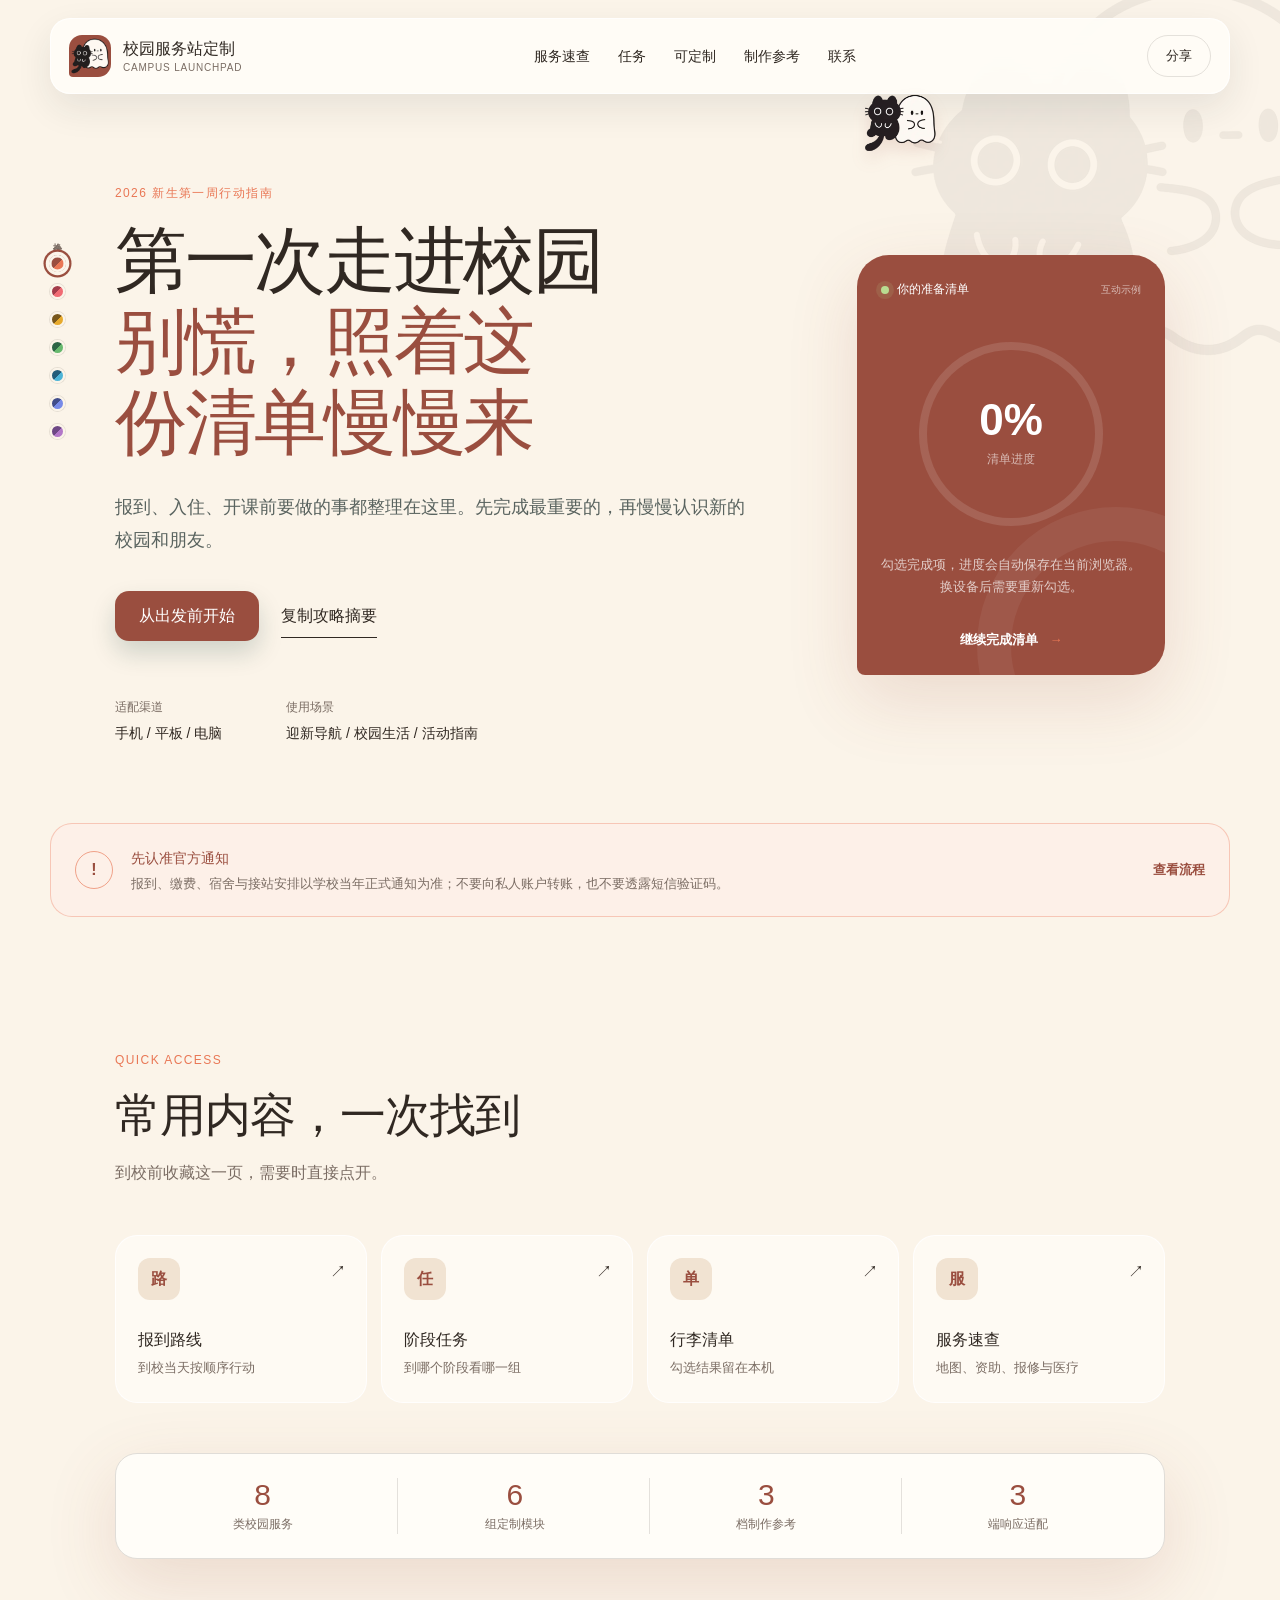
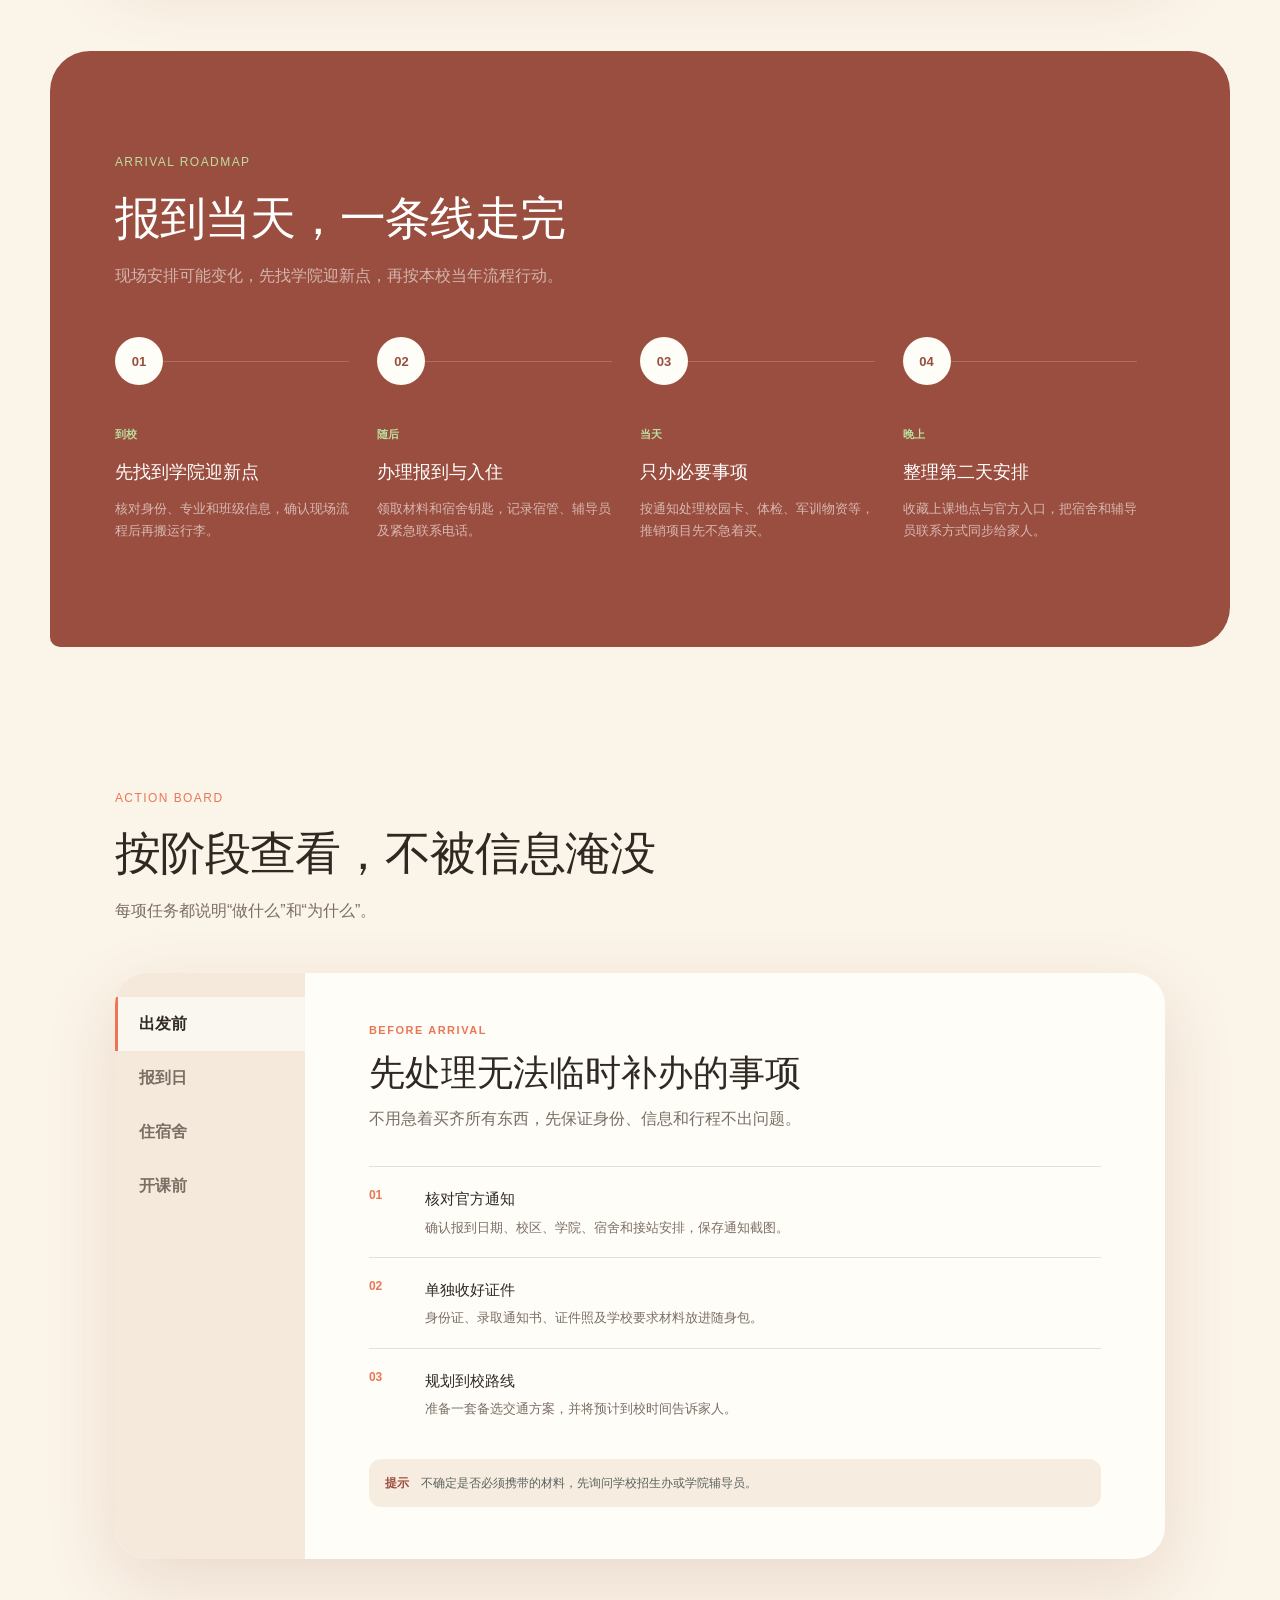
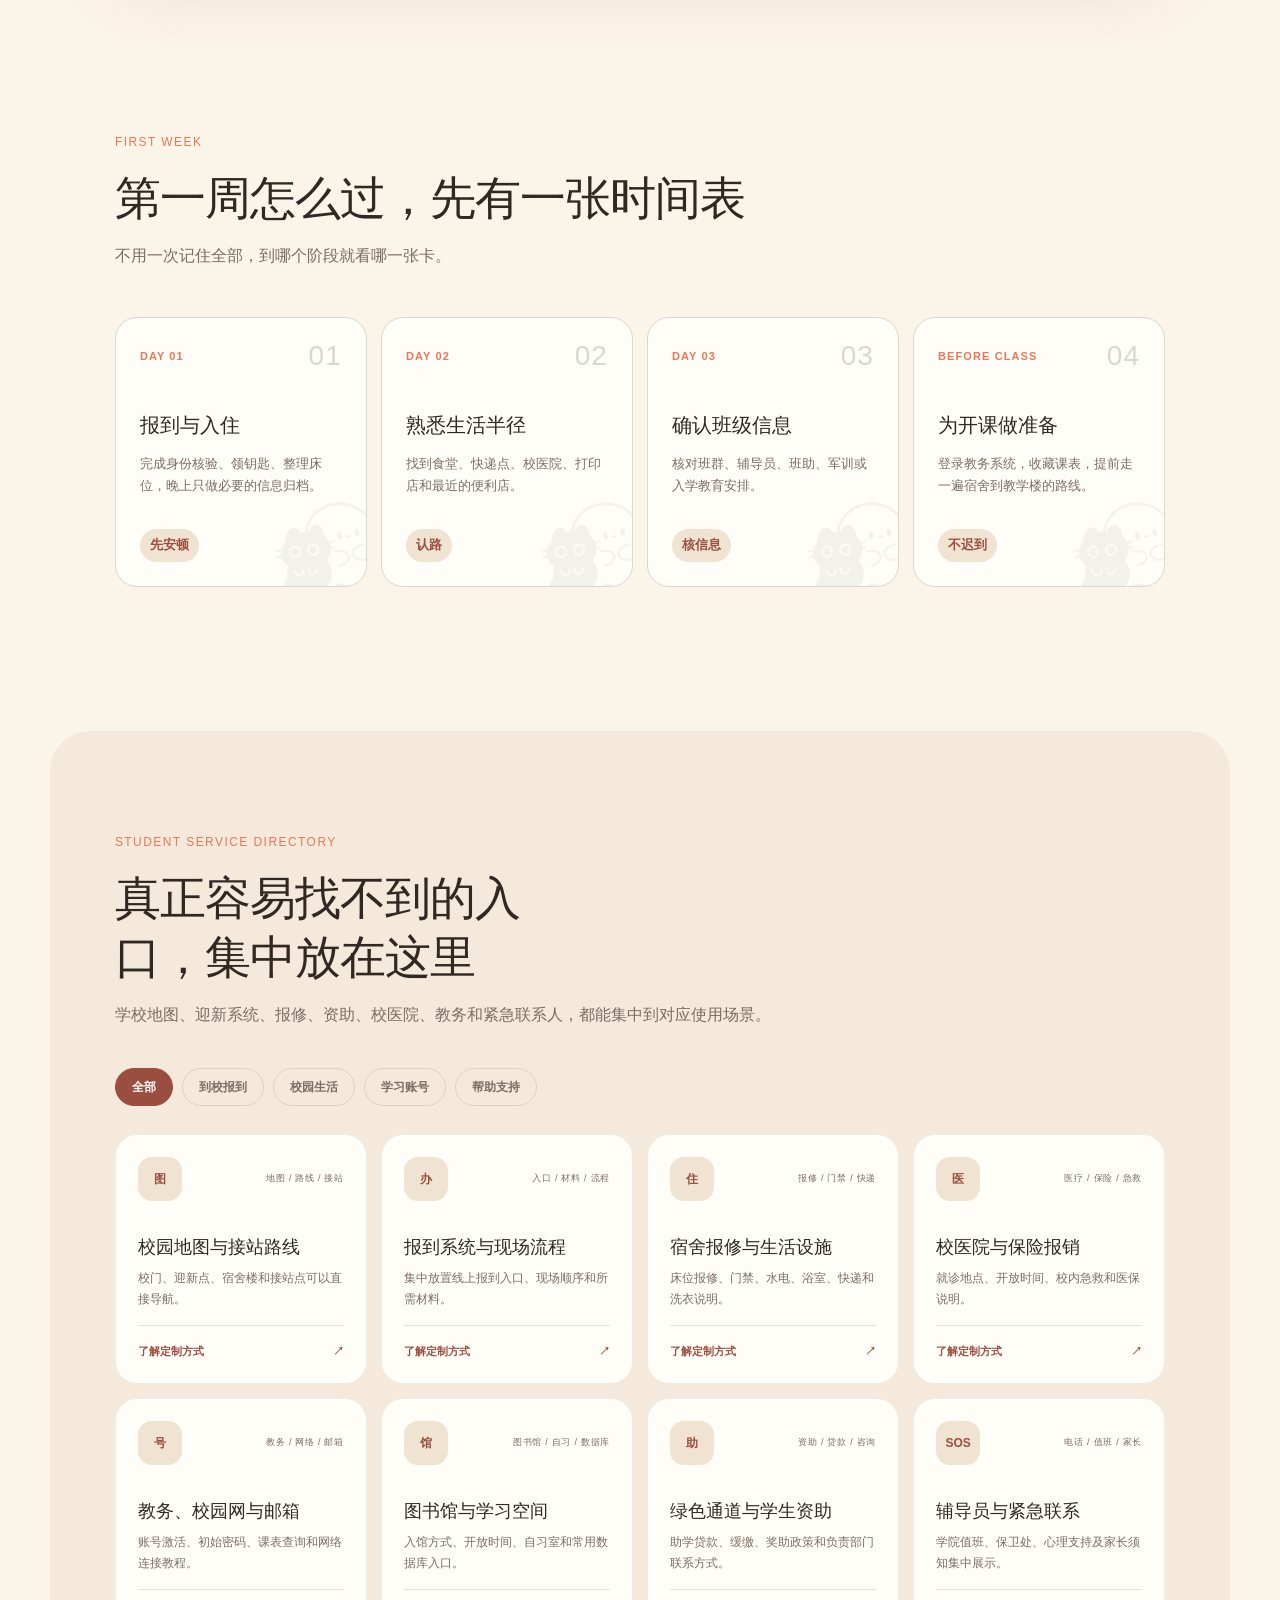
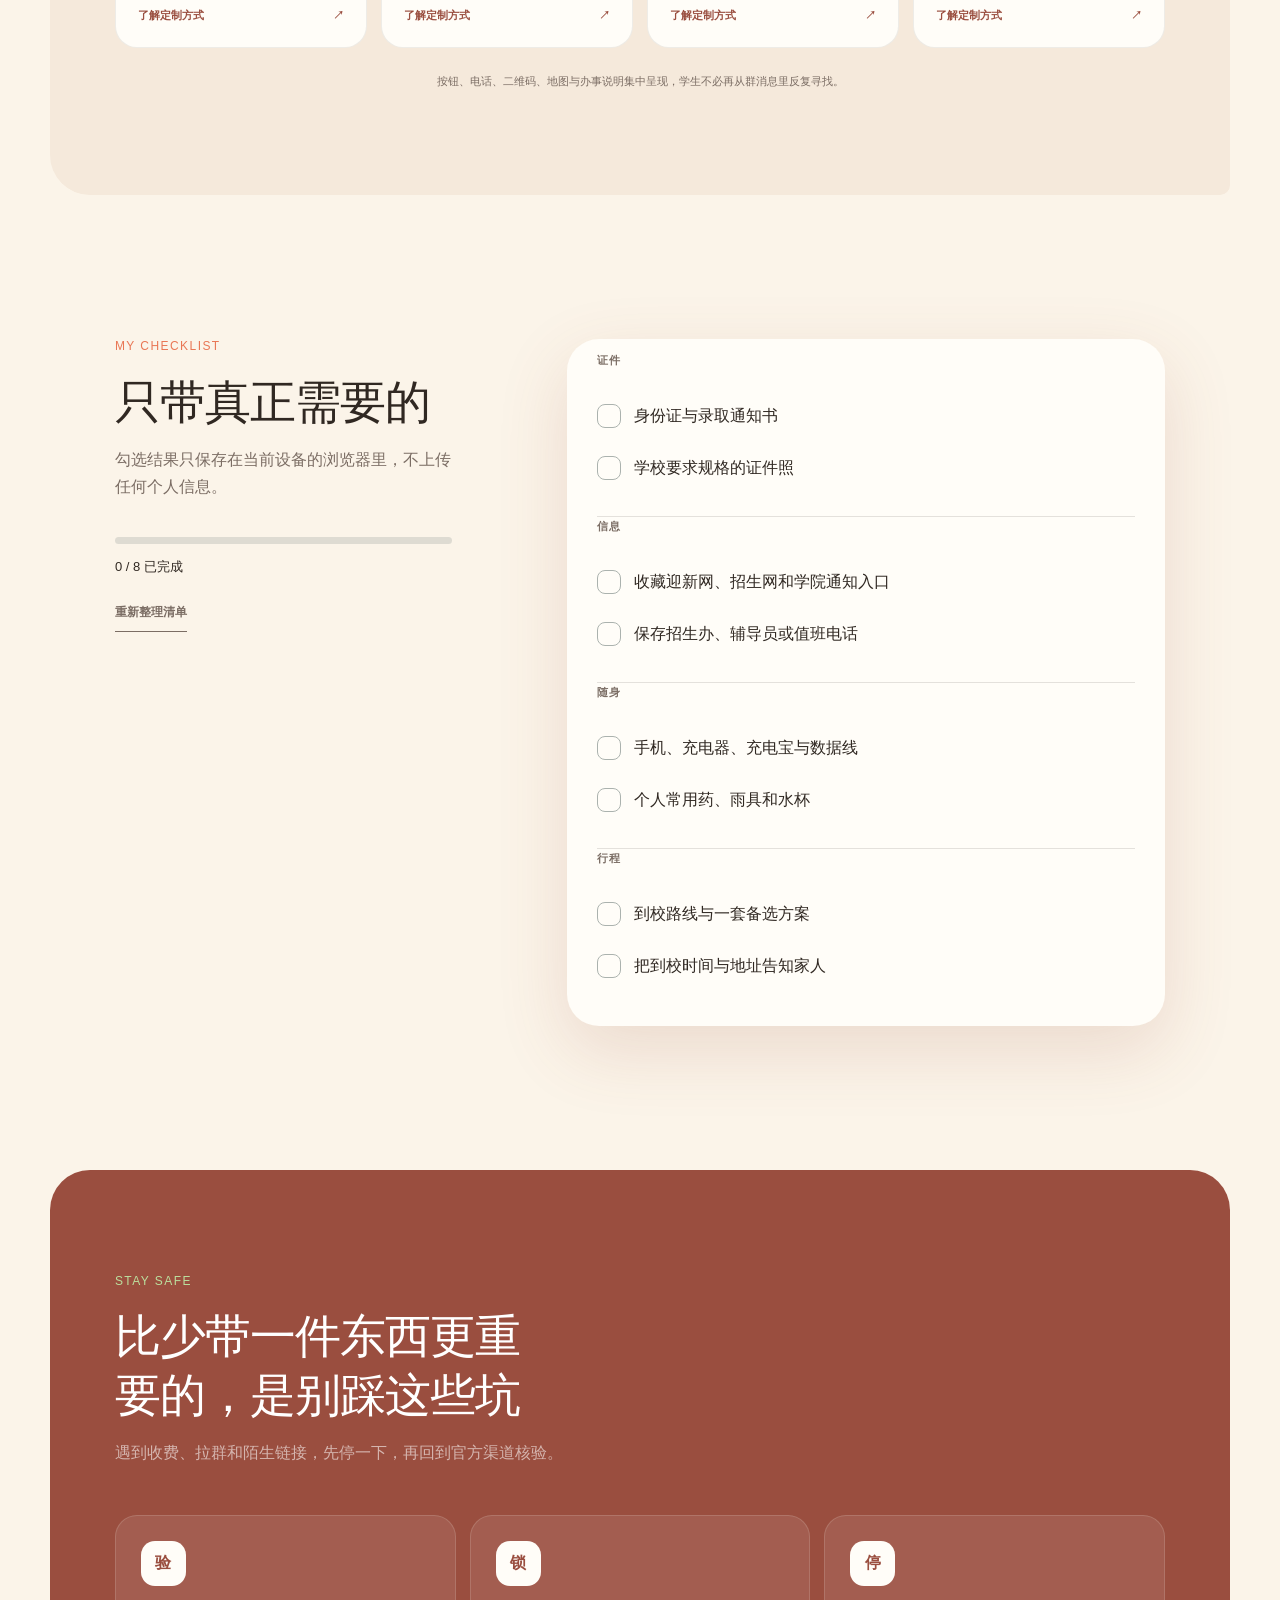
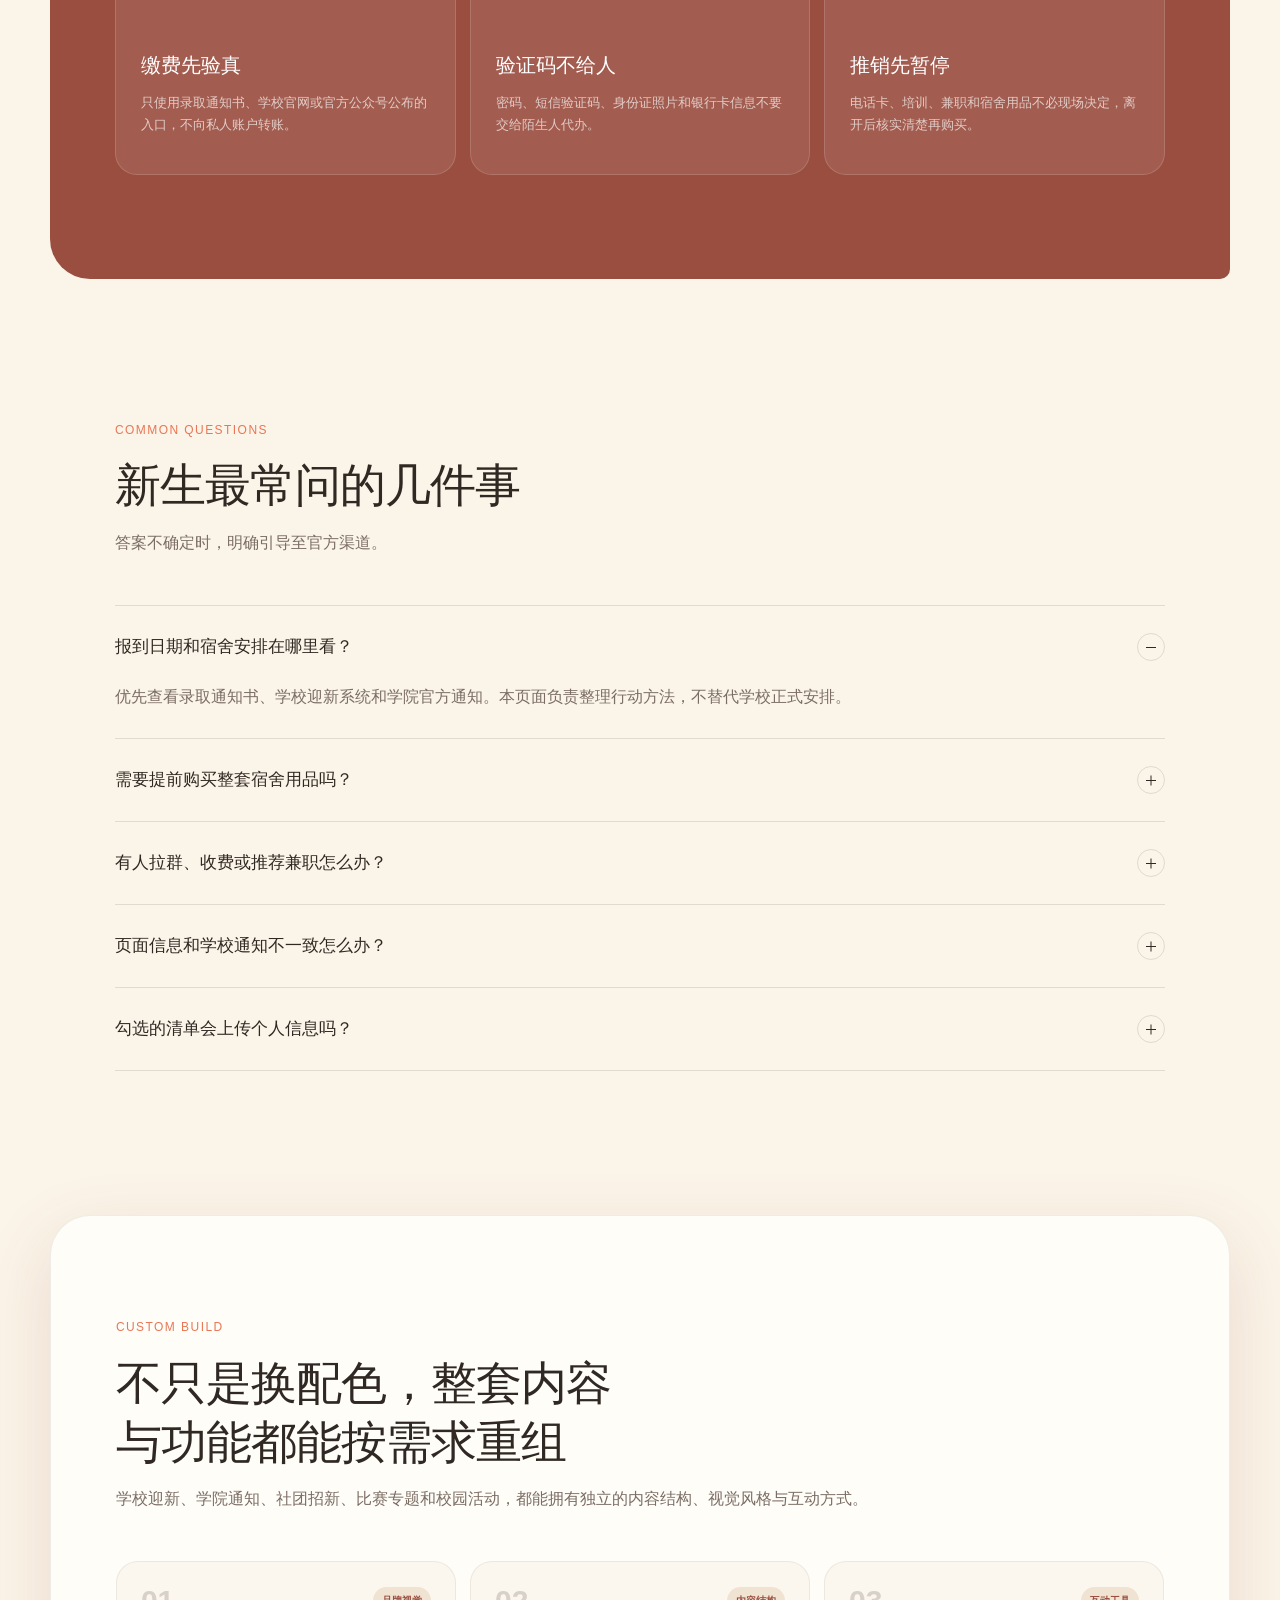
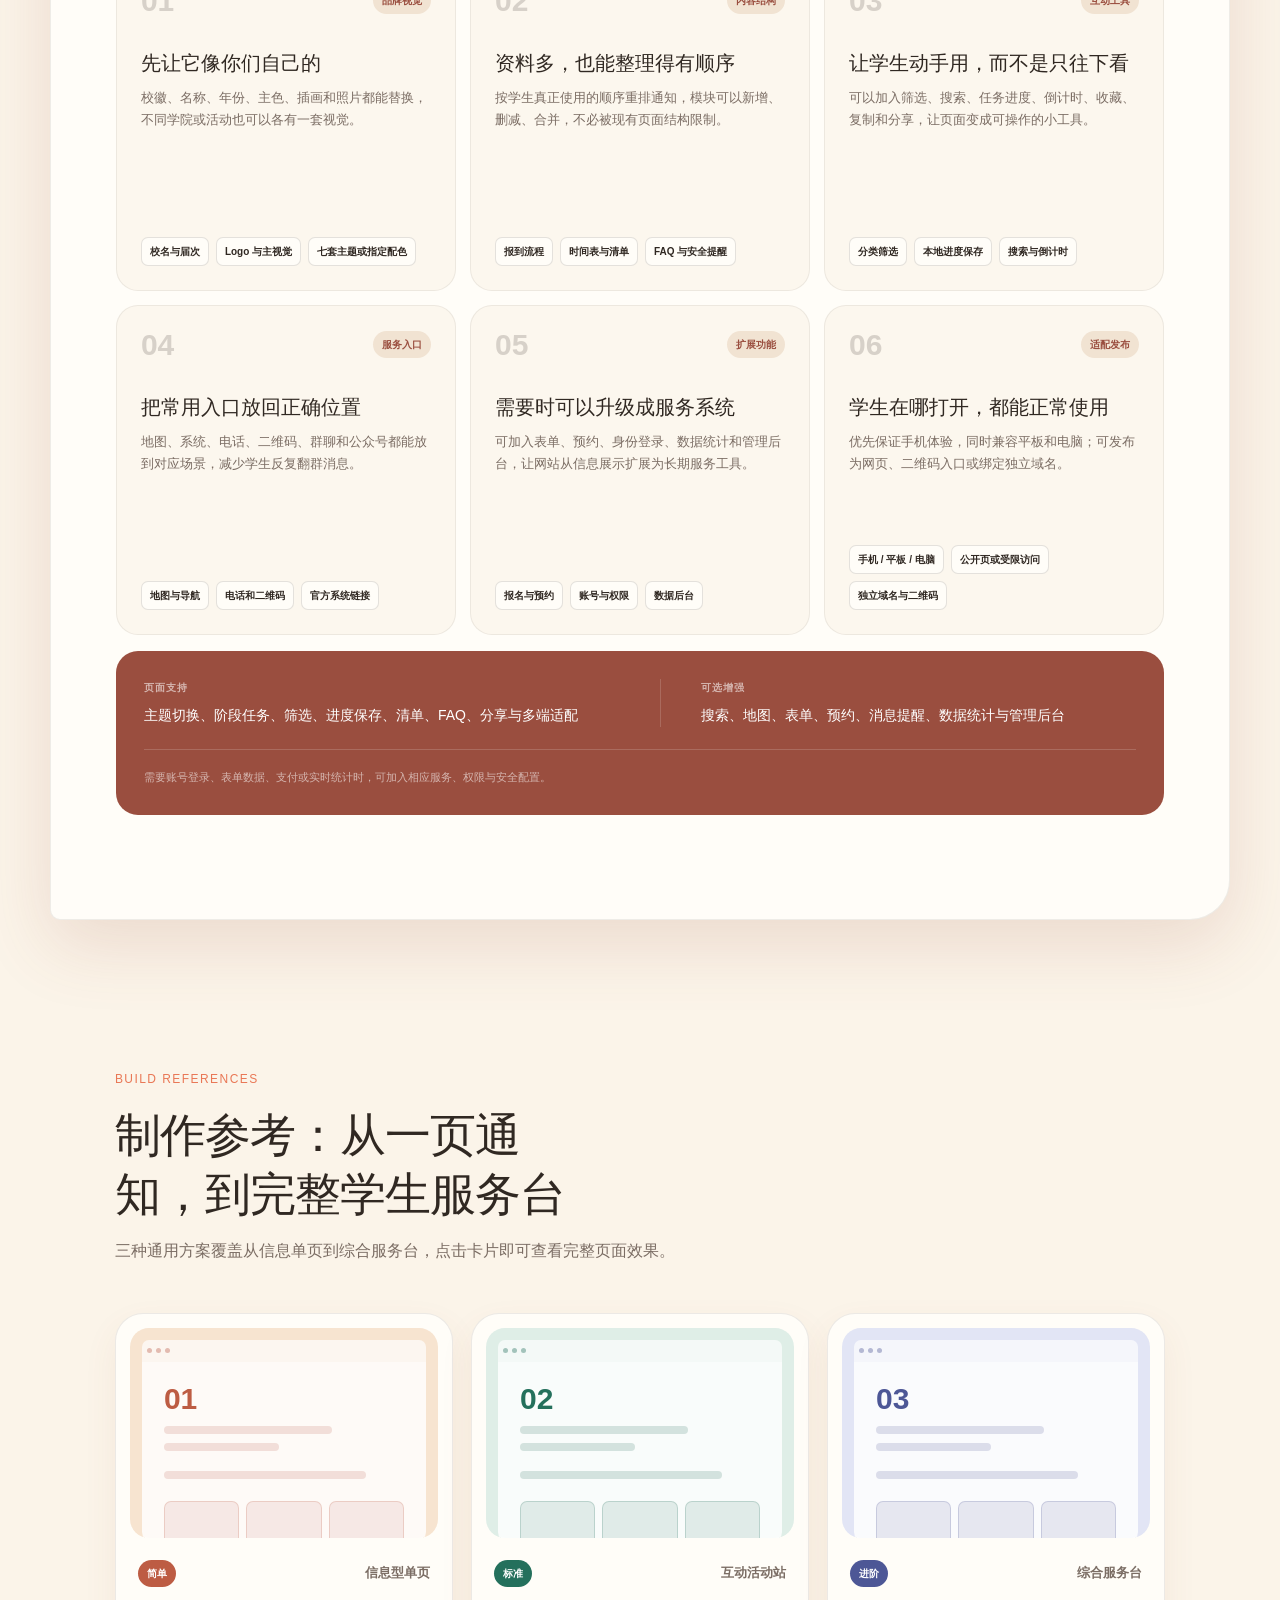
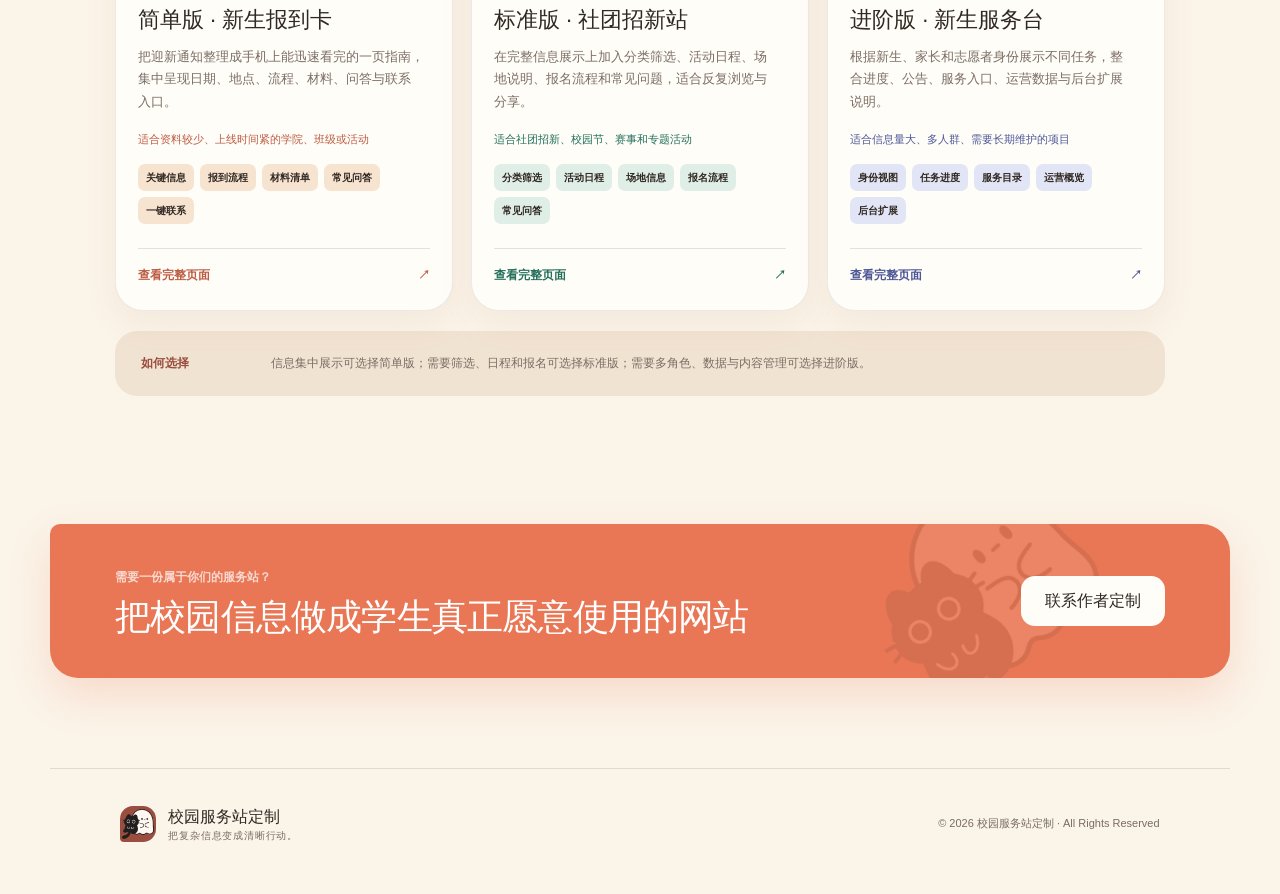
==== index.html @ 85c31457 "perf: optimize first-load image assets" ====
<!doctype html>
<html lang="zh-CN">
  <head>
    <meta charset="utf-8" />
    <meta name="viewport" content="width=device-width, initial-scale=1, viewport-fit=cover" />
    <meta name="theme-color" content="#123c3a" />
    <meta
      name="description"
      content="一站式校园新生行动指南：报到流程、阶段任务、行李清单、第一周安排、常见问答与安全提醒。"
    />
    <meta property="og:title" content="校园服务站定制｜新生第一周行动地图" />
    <meta property="og:description" content="把报到、入住和开课前要做的事，一次整理清楚。" />
    <meta property="og:type" content="website" />
    <title>校园服务站定制｜网站功能展示</title>
    <link rel="icon" href="assets/creator-logo-favicon.png" type="image/png" />
    <link rel="stylesheet" href="styles.css?v=20260719-lite" />
    <script src="content.js?v=20260719-lite" defer></script>
    <script src="app.js?v=20260719-lite" defer></script>
  </head>
  <body>
    <a class="skip-link" href="#main">跳到主要内容</a>

    <header class="site-header">
      <a class="brand" href="#top" aria-label="返回首页">
        <span class="brand-mark" data-brand-logo aria-hidden="true"></span>
        <span class="brand-copy">
          <strong data-brand-name>校园服务站定制</strong>
          <small data-brand-subtitle>Campus Launchpad</small>
        </span>
      </a>
      <nav class="desktop-nav" aria-label="主要导航">
        <a href="#services">服务速查</a>
        <a href="#tasks">任务</a>
        <a href="#customize">可定制</a>
        <a href="#examples">制作参考</a>
        <a href="contact.html?v=20260719-copy#methods">联系</a>
      </nav>
      <button class="ghost-button share-button" type="button" data-share>分享</button>
      <div class="header-mascot" data-header-mascot aria-hidden="true" style="--mascot-x: 72%">
        <span class="mascot-piece mascot-piece-cat"></span>
        <span class="mascot-piece mascot-piece-ghost"></span>
      </div>
    </header>

    <main id="main">
      <section class="hero" id="top">
        <div class="theme-picker reveal" aria-label="切换网站主题色">
          <span>换个心情</span>
          <div data-theme-picker></div>
        </div>
        <div class="hero-copy reveal">
          <p class="edition" data-edition>校园服务网站 · 定制效果展示</p>
          <h1>
            <span data-hero-prefix>从录取到入住宿舍</span>
            <em data-hero-title>每一步都心里有数</em>
          </h1>
          <p class="hero-intro" data-hero-intro>
            把分散的通知、入口和经验，整理成一张可以随身打开的行动地图。
          </p>
          <div class="hero-actions">
            <a class="primary-button" href="#tasks" data-primary-action>查看今日任务</a>
            <button class="text-button" type="button" data-copy-address data-copy-action>复制攻略摘要</button>
          </div>
          <div class="hero-meta" aria-label="关键信息">
            <div>
              <span>适配渠道</span>
              <strong data-arrival-date>以通知书为准</strong>
            </div>
            <div>
              <span>使用场景</span>
              <strong data-campus-address>新生导航、校园服务、社团招新、活动指南</strong>
            </div>
          </div>
        </div>

        <aside class="launch-card reveal" aria-label="入学准备进度">
          <div class="launch-card-top">
            <span class="status-dot"></span>
            <span data-status-label>准备模式已开启</span>
            <small data-updated-at>更新于 07.18</small>
          </div>
          <div class="progress-orbit" data-progress-orbit style="--progress: 0deg">
            <div>
              <strong data-progress-percent>0%</strong>
              <span>清单进度</span>
            </div>
          </div>
          <p data-card-message>勾选下方清单后，进度会保存在当前浏览器，不上传个人信息。</p>
          <a href="#checklist">继续完成清单 <span aria-hidden="true">→</span></a>
        </aside>
      </section>

      <section class="notice-wrap reveal" data-notice-wrap>
        <div class="notice-icon" aria-hidden="true">!</div>
        <div>
          <strong data-notice-title>重要提醒</strong>
          <p data-notice-text>缴费、宿舍和报到安排以录取通知书及学校官方渠道为准。</p>
        </div>
        <a href="#roadmap">查看流程</a>
      </section>

      <section class="section quick-section" aria-labelledby="quick-title">
        <div class="section-heading reveal">
          <p>QUICK ACCESS</p>
          <h2 id="quick-title">常用内容，一次找到</h2>
          <span>到校前收藏这一页，需要时直接点开。</span>
        </div>
        <div class="quick-grid" data-quick-links></div>
      </section>

      <section class="capability-ribbon reveal" aria-label="网站能力概览" data-highlights></section>

      <section class="section roadmap-section" id="roadmap" aria-labelledby="roadmap-title">
        <div class="section-heading light reveal">
          <p>ARRIVAL ROADMAP</p>
          <h2 id="roadmap-title">报到当天，一条线走完</h2>
          <span data-roadmap-intro>现场安排可能变化，先找学院迎新点再行动。</span>
        </div>
        <ol class="roadmap" data-roadmap></ol>
      </section>

      <section class="section task-section" id="tasks" aria-labelledby="task-section-title">
        <div class="section-heading reveal">
          <p>ACTION BOARD</p>
          <h2 id="task-section-title">按阶段查看，不被信息淹没</h2>
          <span>每项任务都说明“做什么”和“为什么”。</span>
        </div>
        <div class="task-app reveal">
          <div class="task-tabs" role="tablist" aria-label="任务阶段" data-task-tabs></div>
          <article class="task-panel" data-task-panel aria-live="polite"></article>
        </div>
      </section>

      <section class="section week-section" id="week" aria-labelledby="week-title">
        <div class="section-heading reveal">
          <p>FIRST WEEK</p>
          <h2 id="week-title">第一周怎么过，先有一张时间表</h2>
          <span>不用一次记住全部，到哪个阶段就看哪一张卡。</span>
        </div>
        <div class="week-grid" data-week-plan></div>
      </section>

      <section class="section service-directory-section" id="services" aria-labelledby="services-title">
        <div class="section-heading service-heading reveal">
          <p>STUDENT SERVICE DIRECTORY</p>
          <h2 id="services-title">真正容易找不到的入口，集中放在这里</h2>
          <span>学校地图、迎新系统、报修、资助、校医院、教务和紧急联系人，都能集中到对应使用场景。</span>
        </div>
        <div class="service-toolbar reveal" data-service-filters aria-label="筛选校园服务"></div>
        <div class="service-grid" data-service-grid aria-live="polite"></div>
        <p class="service-footnote reveal">按钮、电话、二维码、地图与办事说明集中呈现，学生不必再从群消息里反复寻找。</p>
      </section>

      <section class="section checklist-section" id="checklist" aria-labelledby="checklist-title">
        <div class="checklist-intro reveal">
          <p>MY CHECKLIST</p>
          <h2 id="checklist-title">只带真正需要的</h2>
          <span>勾选结果只保存在当前设备的浏览器里，不上传任何个人信息。</span>
          <div class="mini-progress" aria-label="清单完成进度">
            <i data-mini-progress></i>
          </div>
          <strong data-checklist-count>0 / 0 已完成</strong>
          <button class="reset-button" type="button" data-reset-checklist>重新整理清单</button>
        </div>
        <div class="checklist-card reveal" data-checklist></div>
      </section>

      <section class="section safety-section" id="safety" aria-labelledby="safety-title">
        <div class="section-heading light reveal">
          <p>STAY SAFE</p>
          <h2 id="safety-title">比少带一件东西更重要的，是别踩这些坑</h2>
          <span>遇到收费、拉群和陌生链接，先停一下，再回到官方渠道核验。</span>
        </div>
        <div class="safety-grid" data-safety-cards></div>
      </section>

      <section class="section faq-section" id="faq" aria-labelledby="faq-title">
        <div class="section-heading reveal">
          <p>COMMON QUESTIONS</p>
          <h2 id="faq-title">新生最常问的几件事</h2>
          <span>答案不确定时，明确引导至官方渠道。</span>
        </div>
        <div class="faq-list reveal" data-faq-list></div>
      </section>

      <section class="section customization-section" id="customize" aria-labelledby="customize-title">
        <div class="section-heading customization-heading reveal">
          <p>CUSTOM BUILD</p>
          <h2 id="customize-title">不只是换配色，整套内容与功能都能按需求重组</h2>
          <span>学校迎新、学院通知、社团招新、比赛专题和校园活动，都能拥有独立的内容结构、视觉风格与互动方式。</span>
        </div>
        <div class="customization-grid" data-customization-modules></div>
        <div class="capability-boundary reveal">
          <div>
            <span>页面支持</span>
            <strong>主题切换、阶段任务、筛选、进度保存、清单、FAQ、分享与多端适配</strong>
          </div>
          <div>
            <span>可选增强</span>
            <strong>搜索、地图、表单、预约、消息提醒、数据统计与管理后台</strong>
          </div>
          <p>需要账号登录、表单数据、支付或实时统计时，可加入相应服务、权限与安全配置。</p>
        </div>
      </section>

      <section class="section examples-section" id="examples" aria-labelledby="examples-title">
        <div class="section-heading examples-heading reveal">
          <p>BUILD REFERENCES</p>
          <h2 id="examples-title">制作参考：从一页通知，到完整学生服务台</h2>
          <span>三种通用方案覆盖从信息单页到综合服务台，点击卡片即可查看完整页面效果。</span>
        </div>
        <div class="case-grid" data-project-cases></div>
        <div class="examples-note reveal">
          <span>如何选择</span>
          <p>信息集中展示可选择简单版；需要筛选、日程和报名可选择标准版；需要多角色、数据与内容管理可选择进阶版。</p>
        </div>
      </section>

      <section class="contact-strip reveal" id="contact" data-contact-wrap>
        <div>
          <span data-contact-kicker>需要一份属于你们的网站？</span>
          <h2 data-contact-title>欢迎联系作者定制</h2>
        </div>
        <a class="primary-button light-button" href="#" data-contact-link>联系作者定制</a>
      </section>
    </main>

    <footer>
      <div class="footer-brand">
        <span class="brand-mark" data-brand-logo aria-hidden="true"></span>
        <div>
          <strong data-brand-name>校园服务站定制</strong>
          <small data-footer-line>把复杂信息变成清晰行动。</small>
        </div>
      </div>
      <p data-footer-note>© 2026 校园服务站定制 · All Rights Reserved</p>
    </footer>

    <nav class="mobile-dock" aria-label="手机快捷导航">
      <a href="#top"><span>⌂</span>首页</a>
      <a href="#tasks"><span>✓</span>任务</a>
      <a href="#services"><span>◇</span>服务</a>
      <a href="#examples"><span>▤</span>参考</a>
    </nav>

    <div class="custom-prompt" data-custom-prompt hidden>
      <section class="custom-prompt-card" role="dialog" aria-modal="true" aria-labelledby="custom-prompt-message">
        <button class="custom-prompt-close" type="button" aria-label="关闭提示" data-custom-prompt-close>×</button>
        <span class="custom-prompt-logo" aria-hidden="true"></span>
        <p id="custom-prompt-message">如有需求，请在页面底部联系作者定制哦</p>
        <a class="primary-button custom-prompt-action" href="#contact" data-custom-prompt-action>前往页面底部</a>
      </section>
    </div>

    <div class="toast" role="status" aria-live="polite" data-toast></div>
    <noscript>请开启 JavaScript 以查看任务、清单和定制内容。</noscript>
  </body>
</html>
---- styles.css ----
/* 阿里巴巴普惠体按官方许可仅从访客设备本地调用，不在公开仓库内分发字体文件。 */
@font-face {
  font-family: "Campus PuHui";
  src:
    local("AlibabaPuHuiTi-3-55-Regular"),
    local("Alibaba PuHuiTi 3.0 55 Regular"),
    local("Alibaba-PuHuiTi-R"),
    local("Alibaba PuHuiTi R"),
    local("阿里巴巴普惠体 R");
  font-style: normal;
  font-weight: 400;
  font-display: swap;
}

@font-face {
  font-family: "Campus PuHui";
  src:
    local("AlibabaPuHuiTi-3-65-Medium"),
    local("Alibaba PuHuiTi 3.0 65 Medium"),
    local("Alibaba-PuHuiTi-M"),
    local("Alibaba PuHuiTi M"),
    local("阿里巴巴普惠体 M");
  font-style: normal;
  font-weight: 500 900;
  font-display: swap;
}

@property --progress {
  syntax: "<angle>";
  inherits: false;
  initial-value: 0deg;
}

:root {
  --ink: #17201f;
  --brand: #123c3a;
  --accent: #f26b4f;
  --paper: #f4f0e7;
  --white: #fffdf8;
  --muted: #6e7774;
  --soft: #f1e3d2;
  --line: color-mix(in srgb, var(--ink) 13%, transparent);
  --shadow: 0 24px 70px color-mix(in srgb, var(--brand) 16%, transparent);
  --radius-lg: 32px;
  --radius-md: 22px;
  --content: 1180px;
  --font-sans: "Campus PuHui", "PingFang SC", "Hiragino Sans GB", "Microsoft YaHei UI", "Microsoft YaHei", sans-serif;
}

* { box-sizing: border-box; -webkit-tap-highlight-color: transparent; }
html { max-width: 100%; scroll-behavior: smooth; scroll-padding-top: 92px; overflow-x: clip; }
section[id] { scroll-margin-top: 96px; }
body {
  margin: 0;
  color: var(--ink);
  background: var(--paper);
  font-family: var(--font-sans);
  font-size: 16px;
  font-weight: 400;
  line-height: 1.72;
  max-width: 100%;
  overflow-x: clip;
  transition: color .28s ease, background-color .28s ease;
}
button, input, textarea, select, a { font: inherit; }
a, button, label, summary, [role="button"] { touch-action: manipulation; }
a { color: inherit; text-decoration: none; }
button { color: inherit; }
img { max-width: 100%; }
h1, h2, h3, strong, b { font-weight: 500; }
h1, h2, h3 { text-wrap: balance; }
p { text-wrap: pretty; }
.skip-link { position: fixed; left: 12px; top: -60px; z-index: 100; padding: 10px 14px; background: white; }
.skip-link:focus { top: 12px; }

.site-header {
  width: min(calc(100% - 40px), var(--content));
  height: 76px;
  margin: 18px auto 0;
  padding: 0 18px;
  display: flex;
  align-items: center;
  justify-content: space-between;
  position: sticky;
  top: 12px;
  z-index: 30;
  background: color-mix(in srgb, var(--white) 90%, transparent);
  border: 1px solid rgba(255, 255, 255, 0.8);
  border-radius: 20px;
  box-shadow: 0 14px 36px rgba(30, 47, 45, 0.09);
  backdrop-filter: blur(18px);
  isolation: isolate;
  overflow: visible;
}
.site-header > .brand, .site-header > .desktop-nav, .site-header > .share-button { position: relative; z-index: 2; }
.brand, .footer-brand { display: flex; align-items: center; gap: 12px; min-width: 0; }
.brand-mark {
  width: 42px;
  height: 42px;
  display: grid;
  place-items: center;
  flex: 0 0 auto;
  color: white;
  background: var(--brand);
  border-radius: 13px 13px 13px 4px;
  font-weight: 500;
  overflow: hidden;
  -webkit-user-drag: none;
  user-select: none;
}
.brand-mark::after {
  content: "";
  width: 100%;
  height: 100%;
  display: block;
  background: var(--brand-logo-image, url("assets/creator-logo.webp")) center / contain no-repeat;
  pointer-events: none;
}
.brand-copy { display: grid; line-height: 1.2; }
.brand-copy strong { font-size: 16px; font-weight: 500; }
.brand-copy small, .footer-brand small { margin-top: 4px; color: var(--muted); font: 500 10px/1.1 var(--font-sans); letter-spacing: .08em; text-transform: uppercase; }
.desktop-nav { display: flex; align-items: center; gap: 28px; font-size: 14px; font-weight: 500; }
.desktop-nav a { transition: color .2s ease; }
.desktop-nav a:hover { color: var(--accent); }
.ghost-button, .text-button { cursor: pointer; border: 0; background: transparent; }
.ghost-button { padding: 9px 18px; border: 1px solid var(--line); border-radius: 999px; font-size: 13px; font-weight: 500; }

.header-mascot {
  width: 94px;
  height: 94px;
  position: absolute;
  left: var(--mascot-x, 72%);
  top: calc(100% - 30px);
  z-index: -1;
  cursor: pointer;
  transform: translateX(-50%);
  transform-origin: center top;
  transition: left .24s ease, opacity .22s ease, transform .32s cubic-bezier(.4, 0, .2, 1);
  filter: drop-shadow(0 8px 8px color-mix(in srgb, var(--brand) 14%, transparent));
  -webkit-tap-highlight-color: transparent;
  user-select: none;
}
.mascot-piece {
  position: absolute;
  bottom: 0;
  display: block;
  background-position: center bottom;
  background-repeat: no-repeat;
  background-size: contain;
  transform-origin: 50% 8%;
  pointer-events: none;
}
.mascot-piece-cat {
  width: 68px;
  height: 88px;
  left: -2px;
  z-index: 2;
  background-image: url("assets/mascot-cat.webp");
  animation: mascot-cat-peek 3s ease-in-out infinite;
}
.mascot-piece-ghost {
  width: 66px;
  height: 84px;
  right: -2px;
  bottom: 2px;
  z-index: 1;
  background-image: url("assets/mascot-ghost.webp");
  animation: mascot-ghost-float 3.4s ease-in-out infinite -.45s;
}
.header-mascot.is-hiding { opacity: 0; pointer-events: none; transform: translate(-50%, -70px) scale(.72); }
.header-mascot.is-popping { animation: mascot-pop .48s cubic-bezier(.2, .9, .25, 1.25); }
@keyframes mascot-cat-peek {
  0%, 36%, 100% { transform: translateY(0) rotate(-1deg); }
  10% { transform: translateY(3px) rotate(2.8deg); }
  20% { transform: translateY(0) rotate(-2.2deg); }
  28% { transform: translateY(2px) rotate(1deg); }
}
@keyframes mascot-ghost-float {
  0%, 100% { transform: translateY(2px) rotate(1.2deg); }
  45% { transform: translateY(-3px) rotate(-2deg); }
  68% { transform: translateY(0) rotate(1.8deg); }
}
@keyframes mascot-pop {
  0% { opacity: 0; transform: translate(-50%, -42px) scale(.7); }
  65% { opacity: 1; transform: translate(-50%, 4px) scale(1.04); }
  100% { opacity: 1; transform: translateX(-50%) scale(1); }
}

main { width: min(calc(100% - 40px), var(--content)); margin: 0 auto; }
.hero {
  min-height: 650px;
  padding: 92px 5.5% 78px;
  display: grid;
  grid-template-columns: minmax(0, 1.35fr) minmax(290px, .65fr);
  gap: clamp(46px, 8vw, 110px);
  align-items: center;
  position: relative;
}
.hero::before, .hero::after { content: ""; position: absolute; pointer-events: none; }
.hero::before {
  width: 520px;
  height: 520px;
  right: -165px;
  top: -155px;
  z-index: 0;
  background: url("assets/creator-logo-hd.webp") center / contain no-repeat;
  opacity: .055;
}
.hero::after { display: none; }
.hero > :not(.theme-picker) { position: relative; z-index: 1; }
.theme-picker { position: absolute; left: 0; top: 142px; z-index: 3; display: grid; justify-items: center; gap: 14px; }
.theme-picker > span { color: var(--muted); font-size: 9px; font-weight: 800; letter-spacing: .16em; writing-mode: vertical-rl; }
.theme-picker [data-theme-picker] { display: grid; gap: 13px; }
.theme-dot { width: 15px; height: 15px; padding: 0; cursor: pointer; position: relative; border: 2px solid var(--paper); border-radius: 50%; background: linear-gradient(135deg, var(--dot-brand) 0 50%, var(--dot-accent) 50%); box-shadow: 0 0 0 1px color-mix(in srgb, var(--ink) 10%, transparent); transition: transform .2s ease, box-shadow .2s ease; }
.theme-dot:hover { transform: scale(1.22); }
.theme-dot.active { transform: scale(1.12); box-shadow: 0 0 0 3px var(--paper), 0 0 0 5px var(--dot-brand); }
.theme-dot:focus-visible { outline: 3px solid color-mix(in srgb, var(--accent) 34%, transparent); outline-offset: 5px; }
.edition, .section-heading > p, .checklist-intro > p, .official-copy > p {
  margin: 0 0 18px;
  color: var(--accent);
  font: 500 12px/1.3 var(--font-sans);
  letter-spacing: .12em;
}
.hero h1 { margin: 0; max-width: 760px; font-size: clamp(40px, 5.6vw, 72px); font-weight: 500; line-height: 1.13; letter-spacing: -.032em; }
.hero h1 span, .hero h1 em { display: block; }
.hero h1 em { color: var(--brand); font-style: normal; }
.hero-intro { max-width: 650px; margin: 28px 0 0; color: #59635f; font-size: clamp(16px, 1.65vw, 18px); line-height: 1.85; }
.hero-actions { margin-top: 34px; display: flex; align-items: center; gap: 22px; flex-wrap: wrap; }
.primary-button {
  min-height: 50px;
  padding: 0 24px;
  display: inline-flex;
  align-items: center;
  justify-content: center;
  color: white;
  background: var(--brand);
  border-radius: 14px;
  font-weight: 500;
  box-shadow: 0 12px 25px rgba(18, 60, 58, .18);
  transition: transform .2s ease, box-shadow .2s ease;
}
.primary-button:hover { transform: translateY(-2px); box-shadow: 0 16px 30px rgba(18, 60, 58, .24); }
.text-button { padding: 8px 0; border-bottom: 1px solid currentColor; font-weight: 500; }
.hero-meta { margin-top: 56px; display: flex; gap: clamp(30px, 5vw, 72px); }
.hero-meta div { display: grid; gap: 3px; }
.hero-meta span { color: var(--muted); font-size: 12px; }
.hero-meta strong { font-size: 14px; }

.launch-card {
  min-height: 420px;
  padding: 24px;
  position: relative;
  display: flex;
  flex-direction: column;
  align-items: center;
  text-align: center;
  color: white;
  background: var(--brand);
  border-radius: var(--radius-lg) var(--radius-lg) var(--radius-lg) 8px;
  box-shadow: var(--shadow);
  overflow: hidden;
}
.launch-card::after { content: ""; position: absolute; width: 210px; height: 210px; right: -90px; bottom: -110px; border: 34px solid rgba(255, 255, 255, .06); border-radius: 50%; }
.launch-card-top { width: 100%; display: flex; align-items: center; gap: 8px; text-align: left; font-size: 12px; }
.launch-card-top small { margin-left: auto; color: rgba(255, 255, 255, .6); }
.status-dot { width: 8px; height: 8px; background: #b9dc91; border-radius: 50%; box-shadow: 0 0 0 5px rgba(185, 220, 145, .12); }
.progress-orbit {
  width: 184px; height: 184px; margin: 42px 0 28px; padding: 8px; display: grid; place-items: center;
  border-radius: 50%; background: conic-gradient(var(--accent) var(--progress), rgba(255,255,255,.12) 0);
  transform: rotate(-90deg);
  transition: --progress .62s cubic-bezier(.2, .82, .24, 1);
}
.progress-orbit > div { width: 100%; height: 100%; display: grid; place-content: center; border-radius: 50%; background: var(--brand); transform: rotate(90deg); }
.progress-orbit strong { font: 700 44px/1 Arial, sans-serif; }
.progress-orbit span { margin-top: 7px; color: rgba(255,255,255,.6); font-size: 12px; }
.launch-card > p { max-width: 310px; margin: 0; color: rgba(255,255,255,.72); font-size: 13px; }
.launch-card > a { margin-top: auto; position: relative; z-index: 1; font-size: 13px; font-weight: 700; }
.launch-card > a span { margin-left: 8px; color: var(--accent); }

.notice-wrap { min-height: 92px; margin-bottom: 96px; padding: 20px 24px; display: grid; grid-template-columns: auto 1fr auto; gap: 18px; align-items: center; background: color-mix(in srgb, var(--accent) 10%, var(--white)); border: 1px solid color-mix(in srgb, var(--accent) 34%, transparent); border-radius: var(--radius-md); }
.notice-icon { width: 38px; height: 38px; display: grid; place-items: center; color: var(--brand); border: 1px solid color-mix(in srgb, var(--accent) 65%, transparent); border-radius: 50%; font-weight: 900; }
.notice-wrap strong { color: var(--brand); font-size: 14px; }
.notice-wrap p { margin: 2px 0 0; color: var(--muted); font-size: 13px; }
.notice-wrap a { color: var(--brand); font-size: 13px; font-weight: 800; white-space: nowrap; }

.section { padding: 104px 5.5%; }
.section-heading { max-width: 650px; margin-bottom: 48px; }
.section-heading h2, .checklist-intro h2, .official-copy h2, .contact-strip h2 { margin: 0; font-size: clamp(30px, 3.7vw, 46px); font-weight: 500; line-height: 1.28; letter-spacing: -.022em; }
.section-heading > span, .checklist-intro > span, .official-copy > span { display: block; margin-top: 14px; color: var(--muted); }
.quick-section { padding-top: 40px; }
.quick-grid { display: grid; grid-template-columns: repeat(4, 1fr); gap: 14px; }
.quick-card { min-height: 168px; padding: 22px; display: flex; flex-direction: column; position: relative; background: rgba(255,253,248,.68); border: 1px solid rgba(255,255,255,.85); border-radius: var(--radius-md); transition: transform .2s ease, background .2s ease; }
.quick-card:hover { background: var(--white); }
.quick-icon { width: 42px; height: 42px; display: grid; place-items: center; color: var(--brand); background: var(--soft); border-radius: 12px; font-weight: 900; }
.quick-card div { margin-top: auto; display: grid; }
.quick-card strong { font-size: 16px; }
.quick-card small { margin-top: 3px; color: var(--muted); }
.quick-card i { position: absolute; right: 20px; top: 22px; font-style: normal; }

.capability-ribbon { margin: -54px 5.5% 92px; padding: 24px 30px; display: grid; grid-template-columns: repeat(4, 1fr); gap: 18px; background: var(--white); border: 1px solid color-mix(in srgb, var(--white) 85%, var(--ink)); border-radius: var(--radius-md); box-shadow: var(--shadow); }
.capability-ribbon div { display: grid; justify-items: center; gap: 3px; text-align: center; }
.capability-ribbon div + div { border-left: 1px solid var(--line); }
.capability-ribbon strong { color: var(--brand); font-size: 30px; line-height: 1.1; }
.capability-ribbon span { color: var(--muted); font-size: 12px; }

.roadmap-section { margin: 40px 0; color: white; background: var(--brand); border-radius: 40px 40px 40px 10px; overflow: hidden; }
.section-heading.light > p { color: #bbdf9e; }
.section-heading.light > span { color: rgba(255,255,255,.58); }
.roadmap { margin: 0; padding: 0; display: grid; grid-template-columns: repeat(4, 1fr); list-style: none; }
.roadmap li { padding-right: 28px; }
.roadmap-index { display: flex; align-items: center; margin-bottom: 34px; }
.roadmap-index span { width: 48px; height: 48px; display: grid; place-items: center; flex: 0 0 auto; color: var(--brand); background: var(--white); border-radius: 50%; font: 700 13px/1 Arial, sans-serif; }
.roadmap-index i { width: calc(100% - 48px); height: 1px; background: rgba(255,255,255,.18); }
.roadmap-copy small { color: #bbdf9e; font-size: 11px; font-weight: 700; }
.roadmap-copy h3 { margin: 10px 0; font-size: 18px; }
.roadmap-copy p { margin: 0; color: rgba(255,255,255,.6); font-size: 13px; }

.task-app { display: grid; grid-template-columns: 190px 1fr; background: var(--white); border-radius: var(--radius-lg); box-shadow: var(--shadow); overflow: hidden; }
.task-tabs { padding: 24px 0; display: flex; flex-direction: column; background: color-mix(in srgb, var(--soft) 76%, var(--white)); }
.task-tabs button { min-height: 54px; padding: 0 24px; position: relative; cursor: pointer; border: 0; color: var(--muted); background: transparent; text-align: left; font-weight: 700; }
.task-tabs button::before { content: ""; width: 3px; height: 0; position: absolute; left: 0; top: 50%; background: var(--accent); transition: height .2s ease, top .2s ease; }
.task-tabs button.active { color: var(--ink); background: rgba(255,255,255,.6); }
.task-tabs button.active::before { height: 100%; top: 0; }
.task-panel { min-height: 500px; padding: 52px clamp(28px, 5vw, 70px); }
.task-heading > p { margin: 0; color: var(--accent); font: 700 11px/1 Arial, sans-serif; letter-spacing: .14em; }
.task-heading h3 { margin: 14px 0 10px; font-size: clamp(25px, 3vw, 36px); line-height: 1.25; }
.task-heading > span { color: var(--muted); }
.task-list { margin-top: 34px; display: grid; gap: 0; }
.task-item { padding: 18px 0; display: grid; grid-template-columns: 38px 1fr; gap: 18px; border-top: 1px solid var(--line); }
.task-item b { color: var(--accent); font: 700 12px/1.8 Arial, sans-serif; }
.task-item strong { font-size: 15px; }
.task-item p { margin: 4px 0 0; color: var(--muted); font-size: 13px; }
.task-tip { margin-top: 20px; padding: 14px 16px; display: grid; grid-template-columns: auto 1fr; gap: 12px; background: color-mix(in srgb, var(--soft) 66%, var(--white)); border-radius: 12px; }
.task-tip span { color: var(--brand); font-size: 12px; font-weight: 800; }
.task-tip p { margin: 0; color: #59635f; font-size: 12px; }

.week-section { padding-top: 72px; }
.week-grid { display: grid; grid-template-columns: repeat(4, 1fr); gap: 14px; }
.week-card { min-height: 270px; padding: 24px; display: flex; flex-direction: column; position: relative; background: var(--white); border: 1px solid color-mix(in srgb, var(--white) 82%, var(--ink)); border-radius: var(--radius-md); overflow: hidden; }
.week-card::after { content: ""; width: 122px; height: 122px; position: absolute; right: -24px; bottom: -30px; z-index: 0; pointer-events: none; background: url("assets/creator-logo-hd.webp") center / contain no-repeat; opacity: .055; transform: rotate(-10deg); }
.week-card > * { position: relative; z-index: 1; }
.week-card-top { display: flex; align-items: center; justify-content: space-between; color: var(--accent); font-size: 11px; font-weight: 800; letter-spacing: .1em; }
.week-card-top b { color: color-mix(in srgb, var(--ink) 18%, transparent); font-size: 28px; line-height: 1; }
.week-card h3 { margin: 38px 0 10px; font-size: 20px; }
.week-card p { margin: 0; color: var(--muted); font-size: 13px; }
.week-card small { width: max-content; margin-top: auto; padding: 5px 10px; position: relative; z-index: 1; color: var(--brand); background: var(--soft); border-radius: 99px; font-weight: 800; }

.service-directory-section { margin: 40px 0; background: color-mix(in srgb, var(--soft) 62%, var(--paper)); border-radius: 40px 40px 10px 40px; }
.service-heading { max-width: 760px; }
.service-toolbar { margin: -8px 0 28px; display: flex; gap: 9px; flex-wrap: wrap; }
.service-toolbar button { min-height: 38px; padding: 0 16px; cursor: pointer; color: var(--muted); background: transparent; border: 1px solid color-mix(in srgb, var(--ink) 12%, transparent); border-radius: 999px; font-size: 12px; font-weight: 800; transition: .2s ease; }
.service-toolbar button:hover { color: var(--brand); border-color: color-mix(in srgb, var(--brand) 45%, transparent); }
.service-toolbar button[aria-pressed="true"] { color: white; background: var(--brand); border-color: var(--brand); }
.service-grid { display: grid; grid-template-columns: repeat(4, 1fr); gap: 14px; }
.service-card { min-height: 250px; padding: 22px; display: flex; flex-direction: column; background: var(--white); border: 1px solid color-mix(in srgb, var(--ink) 8%, transparent); border-radius: var(--radius-md); transition: transform .2s ease, box-shadow .2s ease; }
.service-card:hover { transform: translateY(-4px); box-shadow: 0 16px 34px color-mix(in srgb, var(--brand) 10%, transparent); }
.service-card-top { display: flex; align-items: center; justify-content: space-between; gap: 12px; }
.service-card-top > span { width: 44px; height: 44px; display: grid; place-items: center; color: var(--brand); background: var(--soft); border-radius: 14px; font-size: 12px; font-weight: 900; }
.service-card-top small { color: var(--muted); font-size: 9px; letter-spacing: .08em; text-align: right; }
.service-card h3 { margin: 34px 0 9px; font-size: 18px; line-height: 1.35; }
.service-card p { margin: 0; color: var(--muted); font-size: 12px; }
.service-card button { margin-top: auto; padding: 16px 0 0; cursor: pointer; color: var(--brand); background: transparent; border: 0; border-top: 1px solid var(--line); font-size: 11px; font-weight: 800; text-align: left; }
.service-card button i { float: right; font-style: normal; }
.service-footnote { margin: 24px 0 0; color: var(--muted); font-size: 11px; text-align: center; }

.checklist-section { display: grid; grid-template-columns: .72fr 1.28fr; gap: clamp(50px, 9vw, 120px); align-items: start; }
.checklist-intro { position: sticky; top: 115px; }
.mini-progress { height: 7px; margin-top: 36px; background: #dedbd2; border-radius: 99px; overflow: hidden; }
.mini-progress i { width: 0; height: 100%; position: relative; display: block; overflow: hidden; background: var(--accent); border-radius: inherit; transition: width .58s cubic-bezier(.18, .84, .24, 1); }
.mini-progress i::after { content: ""; width: 42%; height: 100%; position: absolute; left: 0; top: 0; background: linear-gradient(90deg, transparent, rgba(255,255,255,.72), transparent); transform: translateX(-140%); }
.mini-progress.is-advancing i::after { animation: mini-progress-shine .68s .08s ease-out both; }
.checklist-intro > strong { display: block; margin-top: 12px; font-size: 13px; }
.reset-button { margin-top: 16px; padding: 8px 0; cursor: pointer; color: var(--muted); background: transparent; border: 0; border-bottom: 1px solid currentColor; font-size: 12px; font-weight: 700; }
.checklist-card { padding: 12px 30px; background: var(--white); border-radius: var(--radius-lg); box-shadow: var(--shadow); }
.checklist-card fieldset { margin: 0; padding: 20px 0 22px; border: 0; border-bottom: 1px solid var(--line); }
.checklist-card fieldset:last-child { border: 0; }
.checklist-card legend { padding: 0; color: var(--muted); font-size: 11px; font-weight: 800; letter-spacing: .12em; }
.checklist-card label { min-height: 52px; display: flex; align-items: center; gap: 13px; cursor: pointer; transform-origin: left center; }
.checklist-card input { position: absolute; opacity: 0; pointer-events: none; }
.check-box { width: 24px; height: 24px; display: grid; place-items: center; flex: 0 0 auto; position: relative; color: transparent; border: 1.5px solid #abb2ae; border-radius: 8px; font-size: 12px; transition: color .22s ease, background-color .22s ease, border-color .22s ease, transform .22s ease; }
.check-box::after { content: "✓"; color: white; font-size: 13px; font-weight: 700; opacity: 0; transform: scale(.15) rotate(-28deg); transition: opacity .18s ease, transform .3s cubic-bezier(.2, 1.5, .3, 1); }
.checklist-card input:checked + .check-box { color: white; background: var(--brand); border-color: var(--brand); }
.checklist-card input:checked + .check-box::after { opacity: 1; transform: scale(1) rotate(0); }
.check-box.is-checking { animation: checkbox-rubber-pop .48s cubic-bezier(.18, .86, .25, 1.25); }
.check-box.is-checking::after { animation: checkmark-pop .42s .05s cubic-bezier(.18, 1.55, .3, 1) both; }
.checklist-card label.is-confirmed { animation: checklist-row-confirm .46s ease-out; }
.checklist-card input:focus-visible + .check-box { outline: 3px solid rgba(242,107,79,.3); }
.checklist-card label > span:last-child { transition: color .24s ease, opacity .24s ease; }
.checklist-card input:checked ~ span:last-child { color: var(--muted); opacity: .76; text-decoration: line-through; text-decoration-thickness: 1px; }

@keyframes checkbox-rubber-pop {
  0% { transform: scale(1); }
  36% { transform: scale(1.22, .82) rotate(-4deg); }
  62% { transform: scale(.9, 1.12) rotate(2deg); }
  82% { transform: scale(1.05, .97); }
  100% { transform: scale(1); }
}
@keyframes checkmark-pop {
  0% { opacity: 0; transform: scale(.12) rotate(-34deg); }
  68% { opacity: 1; transform: scale(1.24) rotate(4deg); }
  100% { opacity: 1; transform: scale(1) rotate(0); }
}
@keyframes checklist-row-confirm {
  0%, 100% { transform: translateX(0); }
  42% { transform: translateX(4px); }
  72% { transform: translateX(-1px); }
}
@keyframes mini-progress-shine {
  from { transform: translateX(-140%); }
  to { transform: translateX(340%); }
}
@keyframes progress-number-bump {
  0%, 100% { transform: translateY(0) scale(1); }
  45% { transform: translateY(-2px) scale(1.1); }
  72% { transform: translateY(1px) scale(.98); }
}
@keyframes progress-orbit-pulse {
  0%, 100% { filter: brightness(1); }
  46% { filter: brightness(1.12); }
}
.is-bumping { animation: progress-number-bump .42s cubic-bezier(.2, .82, .24, 1); }
.progress-orbit.is-pulsing { animation: progress-orbit-pulse .54s ease-out; }

.safety-section { margin: 40px 0; color: white; background: var(--brand); border-radius: 40px 40px 10px 40px; overflow: hidden; }
.safety-grid { display: grid; grid-template-columns: repeat(3, 1fr); gap: 14px; }
.safety-card { min-height: 260px; padding: 25px; background: color-mix(in srgb, var(--white) 9%, transparent); border: 1px solid color-mix(in srgb, var(--white) 14%, transparent); border-radius: var(--radius-md); }
.safety-card > span { width: 45px; height: 45px; display: grid; place-items: center; color: var(--brand); background: var(--white); border-radius: 14px; font-weight: 900; }
.safety-card h3 { margin: 62px 0 10px; font-size: 20px; }
.safety-card p { margin: 0; color: color-mix(in srgb, white 68%, transparent); font-size: 13px; }

.faq-list { border-top: 1px solid var(--line); }
.faq-list details { border-bottom: 1px solid var(--line); }
.faq-list summary { min-height: 82px; display: flex; align-items: center; justify-content: space-between; gap: 30px; cursor: pointer; font-size: 17px; font-weight: 500; list-style: none; }
.faq-list summary::-webkit-details-marker { display: none; }
.faq-list summary i { width: 28px; height: 28px; position: relative; flex: 0 0 auto; border: 1px solid var(--line); border-radius: 50%; }
.faq-list summary i::before, .faq-list summary i::after { content: ""; width: 10px; height: 1px; position: absolute; left: 8px; top: 13px; background: var(--ink); transition: transform .2s ease; }
.faq-list summary i::after { transform: rotate(90deg); }
.faq-list details[open] summary i::after { transform: rotate(0); }
.faq-list details p { max-width: 790px; margin: -5px 0 28px; color: var(--muted); }

.customization-section { margin: 40px 0; background: var(--white); border: 1px solid color-mix(in srgb, var(--ink) 8%, transparent); border-radius: 40px 40px 40px 10px; box-shadow: var(--shadow); }
.customization-heading { max-width: 790px; }
.customization-grid { display: grid; grid-template-columns: repeat(3, 1fr); gap: 14px; }
.customization-card { min-height: 330px; padding: 24px; display: flex; flex-direction: column; background: color-mix(in srgb, var(--paper) 70%, var(--white)); border: 1px solid color-mix(in srgb, var(--ink) 7%, transparent); border-radius: var(--radius-md); transition: transform .2s ease, border-color .2s ease; }
.customization-card:hover { transform: translateY(-4px); border-color: color-mix(in srgb, var(--accent) 50%, transparent); }
.customization-card-top { display: flex; align-items: center; justify-content: space-between; }
.customization-card-top b { color: color-mix(in srgb, var(--ink) 18%, transparent); font: 800 30px/1 Arial, sans-serif; }
.customization-card-top span { padding: 5px 9px; color: var(--brand); background: var(--soft); border-radius: 999px; font-size: 10px; font-weight: 900; }
.customization-card h3 { margin: 34px 0 10px; font-size: 20px; line-height: 1.35; }
.customization-card > p { margin: 0; color: var(--muted); font-size: 13px; }
.customization-card ul { margin: auto 0 0; padding: 22px 0 0; display: flex; gap: 7px; flex-wrap: wrap; list-style: none; }
.customization-card li { padding: 5px 8px; color: var(--ink); background: var(--white); border: 1px solid var(--line); border-radius: 7px; font-size: 10px; font-weight: 700; }
.capability-boundary { margin-top: 16px; padding: 28px; display: grid; grid-template-columns: repeat(2, 1fr); gap: 22px 40px; color: white; background: var(--brand); border-radius: var(--radius-md); }
.capability-boundary div { display: grid; gap: 8px; }
.capability-boundary div + div { padding-left: 40px; border-left: 1px solid rgba(255,255,255,.16); }
.capability-boundary span { color: color-mix(in srgb, white 58%, transparent); font-size: 10px; font-weight: 900; letter-spacing: .1em; }
.capability-boundary strong { font-size: 14px; line-height: 1.65; }
.capability-boundary > p { grid-column: 1 / -1; margin: 0; padding-top: 18px; color: color-mix(in srgb, white 58%, transparent); border-top: 1px solid rgba(255,255,255,.16); font-size: 11px; }

.examples-section { padding-top: 112px; }
.examples-heading { max-width: 760px; }
.case-grid { display: grid; grid-template-columns: repeat(3, 1fr); gap: 18px; }
.case-card { min-width: 0; padding: 14px 14px 24px; display: flex; flex-direction: column; color: var(--ink); background: var(--white); border: 1px solid color-mix(in srgb, var(--ink) 9%, transparent); border-radius: 28px; box-shadow: 0 14px 35px color-mix(in srgb, var(--brand) 7%, transparent); transform-origin: center; transition: transform .32s cubic-bezier(.2, .82, .24, 1), box-shadow .32s ease; }
.case-card:hover { box-shadow: 0 24px 46px color-mix(in srgb, var(--brand) 13%, transparent); }
.case-preview { height: 210px; padding: 12px; overflow: hidden; background: var(--case-bg, var(--soft)); border-radius: 19px; }
.case-basic { --case-bg: #f7e4d0; --case-accent: #bd5c43; }
.case-standard { --case-bg: #dfeee7; --case-accent: #24705c; }
.case-advanced { --case-bg: #e2e5f5; --case-accent: #4d5796; }
.case-browser-bar { height: 22px; padding: 0 5px; display: flex; align-items: center; gap: 4px; background: rgba(255,255,255,.68); border-radius: 7px 7px 0 0; }
.case-browser-bar i { width: 5px; height: 5px; background: color-mix(in srgb, var(--case-accent) 42%, white); border-radius: 50%; }
.case-screen { height: 180px; padding: 22px; position: relative; background: rgba(255,255,255,.82); border-radius: 0 0 10px 10px; transform: translateY(0); }
.case-screen > b { color: var(--case-accent); font: 900 30px/1 Arial, sans-serif; }
.case-screen > span { width: 70%; height: 8px; margin-top: 9px; display: block; background: color-mix(in srgb, var(--case-accent) 20%, white); border-radius: 99px; }
.case-screen > span:nth-of-type(2) { width: 48%; }
.case-screen > span:nth-of-type(3) { width: 84%; margin-top: 20px; }
.case-screen > div { margin-top: 22px; display: grid; grid-template-columns: repeat(3, 1fr); gap: 7px; }
.case-screen > div i { height: 48px; background: color-mix(in srgb, var(--case-accent) 14%, white); border: 1px solid color-mix(in srgb, var(--case-accent) 20%, transparent); border-radius: 7px; }
.case-meta { margin: 22px 8px 0; display: flex; align-items: center; justify-content: space-between; gap: 12px; }
.case-meta span { padding: 5px 9px; color: white; background: var(--case-accent); border-radius: 999px; font-size: 10px; font-weight: 900; }
.case-meta small { color: var(--muted); font-weight: 700; }
.case-card h3 { margin: 18px 8px 10px; font-size: 22px; font-weight: 500; line-height: 1.4; }
.case-card > p { margin: 0 8px; color: var(--muted); font-size: 13px; }
.case-card > strong { margin: 18px 8px 0; color: var(--case-accent); font-size: 11px; line-height: 1.55; }
.case-card > ul { margin: 16px 8px 0; padding: 0; display: flex; gap: 6px; flex-wrap: wrap; list-style: none; }
.case-card > ul li { padding: 5px 8px; background: var(--case-bg); border-radius: 7px; font-size: 10px; font-weight: 700; }
.case-link { margin: 24px 8px 0; padding-top: 16px; display: flex; justify-content: space-between; color: var(--case-accent); border-top: 1px solid var(--line); font-size: 12px; font-weight: 900; }
.case-link i { font-style: normal; }
.examples-note { margin-top: 20px; padding: 22px 26px; display: grid; grid-template-columns: 110px 1fr; gap: 20px; background: var(--soft); border-radius: var(--radius-md); }
.examples-note span { color: var(--brand); font-size: 12px; font-weight: 900; }
.examples-note p { margin: 0; color: var(--muted); font-size: 12px; }
.contact-strip { margin: 24px 0 90px; padding: 38px 5.5%; display: flex; align-items: center; justify-content: space-between; gap: 30px; position: relative; color: white; background: var(--accent); border-radius: 10px 28px 28px 28px; box-shadow: 0 18px 42px color-mix(in srgb, var(--accent) 20%, transparent); overflow: hidden; transform-origin: center; transition: transform .42s cubic-bezier(.2, .82, .24, 1), box-shadow .42s ease; }
.contact-strip::after { content: ""; width: 330px; height: 270px; position: absolute; right: 7%; top: 50%; z-index: 0; pointer-events: none; background: url("assets/creator-logo-hd.webp") center / contain no-repeat; opacity: .1; transform: translateY(-50%) rotate(-42deg) scale(.92); transition: transform .52s cubic-bezier(.2, .82, .24, 1), opacity .35s ease; }
.contact-strip > * { position: relative; z-index: 1; }
.contact-strip:focus-within::after { opacity: .14; transform: translateY(-50%) rotate(0deg) scale(1.03); }
.contact-strip span { color: rgba(255,255,255,.72); font-size: 12px; font-weight: 800; }
.contact-strip h2 { margin-top: 5px; font-size: clamp(24px, 3vw, 36px); }
.light-button { color: var(--ink); background: var(--white); box-shadow: none; white-space: nowrap; }

footer { width: min(calc(100% - 40px), var(--content)); margin: 0 auto; padding: 34px 5.5% 50px; display: flex; justify-content: space-between; align-items: center; border-top: 1px solid var(--line); }
.footer-brand .brand-mark { width: 36px; height: 36px; font-size: 13px; }
.footer-brand > div { display: grid; line-height: 1.2; }
footer > p { color: var(--muted); font-size: 11px; }

@media (hover: hover) and (pointer: fine) {
  .quick-card.reveal:hover { transform: translateY(-4px) scale(1.025); }
  .case-card.reveal:hover { transform: translateY(-7px) scale(1.035); }
  .contact-strip.reveal:hover { transform: scale(1.05); box-shadow: 0 28px 58px color-mix(in srgb, var(--accent) 28%, transparent); }
  .contact-strip:hover::after { opacity: .15; transform: translateY(-50%) rotate(0deg) scale(1.06); }
}

.contact-page { min-height: 100vh; background: var(--paper); }
.contact-header { width: min(calc(100% - 40px), 1080px); margin: 18px auto 0; padding: 14px 18px; display: flex; align-items: center; justify-content: space-between; position: sticky; top: 12px; z-index: 20; background: color-mix(in srgb, var(--white) 90%, transparent); border: 1px solid color-mix(in srgb, var(--white) 82%, var(--ink)); border-radius: 20px; box-shadow: 0 14px 36px color-mix(in srgb, var(--brand) 10%, transparent); backdrop-filter: blur(18px); }
.back-link { padding: 8px 15px; color: var(--brand); border: 1px solid var(--line); border-radius: 999px; font-size: 13px; font-weight: 800; }
.contact-main { width: min(calc(100% - 40px), 1080px); margin: 0 auto; }
.contact-hero { padding: 92px 5.5% 64px; display: grid; grid-template-columns: 1.15fr .85fr; gap: 70px; align-items: end; }
.contact-hero h1 { margin: 0; font-size: clamp(42px, 5.5vw, 70px); font-weight: 500; line-height: 1.14; letter-spacing: -.03em; }
.contact-hero h1 em { display: block; color: var(--brand); font-style: normal; }
.contact-hero p { max-width: 620px; margin: 24px 0 0; color: var(--muted); font-size: 17px; }
.contact-promise { padding: 24px; background: var(--soft); border-radius: var(--radius-md) var(--radius-md) 6px var(--radius-md); }
.contact-promise span { color: var(--accent); font-size: 11px; font-weight: 900; letter-spacing: .12em; }
.contact-promise strong { display: block; margin-top: 10px; font-size: 20px; line-height: 1.4; }
.contact-methods { padding: 30px 5.5% 80px; display: grid; grid-template-columns: repeat(2, 1fr); gap: 22px; }
.contact-method { padding: 26px; display: flex; flex-direction: column; background: var(--white); border: 1px solid color-mix(in srgb, var(--white) 82%, var(--ink)); border-radius: 30px; box-shadow: var(--shadow); }
.contact-method.dark { color: white; background: #232628; border-color: #232628; }
.contact-method-head { display: flex; align-items: center; justify-content: space-between; gap: 20px; }
.contact-platform { display: flex; align-items: center; gap: 12px; }
.contact-platform > span { width: 44px; height: 44px; display: grid; place-items: center; color: white; background: #19a85a; border-radius: 14px; font-weight: 900; }
.contact-method.dark .contact-platform > span { color: #232628; background: #77baff; }
.contact-platform div { display: grid; }
.contact-platform strong { font-size: 17px; }
.contact-platform small { color: var(--muted); }
.contact-method.dark .contact-platform small { color: rgba(255,255,255,.52); }
.contact-qr { margin: 24px 0; padding: 12px; display: grid; place-items: center; background: white; border-radius: 22px; overflow: hidden; }
.contact-qr img { width: 100%; height: auto; display: block; border-radius: 12px; }
.contact-method-foot { margin-top: auto; display: flex; align-items: center; justify-content: space-between; gap: 18px; }
.contact-method-foot p { margin: 0; color: var(--muted); font-size: 13px; }
.contact-method.dark .contact-method-foot p { color: rgba(255,255,255,.58); }
.copy-contact { padding: 9px 14px; cursor: pointer; color: var(--brand); background: var(--soft); border: 0; border-radius: 10px; font-size: 12px; font-weight: 800; white-space: nowrap; }
.contact-privacy { margin: -48px 5.5% 80px; color: var(--muted); font-size: 11px; text-align: center; }
.mobile-dock { display: none; }
.toast { max-width: calc(100vw - 40px); padding: 11px 17px; position: fixed; left: 50%; bottom: 30px; z-index: 60; color: white; background: rgba(23,32,31,.92); border-radius: 999px; font-size: 13px; opacity: 0; transform: translate(-50%, 16px); pointer-events: none; transition: .2s ease; }
.toast.show { opacity: 1; transform: translate(-50%, 0); }
.custom-prompt {
  position: fixed;
  inset: 0;
  z-index: 115;
  padding: 20px;
  display: grid;
  place-items: center;
  background: color-mix(in srgb, var(--ink) 26%, transparent);
  opacity: 0;
  backdrop-filter: blur(5px);
  transition: opacity .2s ease;
}
.custom-prompt.is-open { opacity: 1; }
.custom-prompt-card {
  --prompt-radius: 30px 30px 10px 30px;
  width: min(100%, 410px);
  min-height: 350px;
  padding: 38px 30px 30px;
  position: relative;
  display: flex;
  flex-direction: column;
  align-items: center;
  color: var(--ink);
  background: var(--white);
  border: 1px solid color-mix(in srgb, var(--white) 82%, var(--ink));
  border-radius: var(--prompt-radius);
  box-shadow: 0 30px 90px rgba(18, 31, 30, .28);
  text-align: center;
  opacity: 0;
  transform: translateY(30px) scale(.22, .14) rotate(-3deg);
  transform-origin: 50% 56%;
}
.custom-prompt.is-open .custom-prompt-card { animation: custom-prompt-rubber-in .64s .08s cubic-bezier(.18, .82, .2, 1) both; }
.custom-prompt-close {
  width: 34px;
  height: 34px;
  position: absolute;
  right: 16px;
  top: 16px;
  cursor: pointer;
  color: var(--muted);
  background: transparent;
  border: 1px solid var(--line);
  border-radius: 50%;
  font-size: 22px;
  line-height: 1;
}
.custom-prompt-logo {
  width: 118px;
  height: 118px;
  display: block;
  flex: 0 0 auto;
  background: url("assets/creator-logo-hd.webp") center / contain no-repeat;
  -webkit-user-drag: none;
  user-select: none;
}
.custom-prompt.is-open .custom-prompt-logo { animation: custom-prompt-logo-wobble .62s .28s ease-out both; }
.custom-prompt-card p { max-width: 340px; margin: 28px 0 0; font-size: 17px; font-weight: 500; line-height: 1.75; }
.custom-prompt-action { width: 100%; margin-top: auto; }
.custom-prompt-action:focus-visible { outline: 3px solid color-mix(in srgb, var(--accent) 30%, transparent); outline-offset: 3px; }
@keyframes custom-prompt-rubber-in {
  0% { opacity: 0; transform: translateY(34px) scale(.2, .12) rotate(-3deg); border-radius: 44% 44% 14px 44%; }
  42% { opacity: 1; transform: translateY(-5px) scale(1.08, .92) rotate(1deg); border-radius: 26px 34px 12px 32px; }
  62% { transform: translateY(3px) scale(.96, 1.05) rotate(-.6deg); }
  80% { transform: translateY(-1px) scale(1.025, .985) rotate(.25deg); }
  100% { opacity: 1; transform: none; border-radius: var(--prompt-radius); }
}
@keyframes custom-prompt-logo-wobble {
  0% { opacity: 0; transform: translateY(10px) scale(.72) rotate(-7deg); }
  58% { opacity: 1; transform: translateY(-2px) scale(1.08) rotate(4deg); }
  78% { transform: translateY(1px) scale(.97) rotate(-2deg); }
  100% { opacity: 1; transform: none; }
}
.pointer-particle {
  width: var(--particle-size, 6px);
  height: var(--particle-size, 6px);
  position: fixed;
  left: var(--particle-x);
  top: var(--particle-y);
  z-index: 120;
  pointer-events: none;
  background: var(--particle-color, var(--accent));
  border-radius: var(--particle-radius, 50%);
  box-shadow: 0 0 0 1px color-mix(in srgb, white 35%, transparent);
  animation: pointer-particle-burst .72s cubic-bezier(.16, .75, .28, 1) forwards;
}
@keyframes pointer-particle-burst {
  0% { opacity: 0; transform: translate(-50%, -50%) scale(.2); }
  18% { opacity: .95; transform: translate(-50%, -50%) scale(1); }
  100% { opacity: 0; transform: translate(-50%, -50%) translate(var(--particle-tx), var(--particle-ty)) rotate(var(--particle-spin)) scale(.1); }
}
[hidden] { display: none !important; }
.reveal { opacity: 0; transform: translateY(16px); transition: opacity .55s ease, transform .55s ease; }
.reveal.visible { opacity: 1; transform: none; }

@media (max-width: 900px) {
  .desktop-nav { display: none; }
  .hero { padding-top: 70px; grid-template-columns: 1fr; gap: 55px; }
  .launch-card { width: min(100%, 520px); }
  .quick-grid { grid-template-columns: repeat(2, 1fr); }
  .roadmap { grid-template-columns: repeat(2, 1fr); gap: 45px 10px; }
  .week-grid { grid-template-columns: repeat(2, 1fr); }
  .service-grid, .customization-grid { grid-template-columns: repeat(2, 1fr); }
  .case-grid { grid-template-columns: 1fr; }
  .case-card { max-width: 680px; width: 100%; margin: 0 auto; }
  .checklist-section { grid-template-columns: 1fr; }
  .checklist-intro { position: static; }
  .contact-hero { grid-template-columns: 1fr; gap: 34px; }
  .contact-methods { grid-template-columns: 1fr; }
}

@media (max-width: 620px) {
  :root { --radius-lg: 24px; --radius-md: 18px; }
  html { scroll-padding-top: 82px; }
  body { padding-bottom: calc(78px + env(safe-area-inset-bottom)); }
  .site-header, main, footer { width: min(calc(100% - 24px), var(--content)); }
  .site-header { height: 64px; margin-top: 10px; top: 8px; padding: 0 12px; border-radius: 17px; }
  .brand-mark { width: 38px; height: 38px; }
  .header-mascot { width: 72px; height: 72px; top: calc(100% - 24px); }
  .mascot-piece-cat { width: 52px; height: 68px; left: -1px; }
  .mascot-piece-ghost { width: 50px; height: 64px; right: -1px; }
  .header-mascot.is-hiding { transform: translate(-50%, -54px) scale(.68); }
  .brand-copy small { display: none; }
  .brand-copy strong { max-width: 135px; overflow: hidden; text-overflow: ellipsis; white-space: nowrap; }
  .ghost-button { padding: 8px 13px; }
  .hero { min-height: auto; padding: 68px 10px 65px; gap: 48px; }
  .hero::before {
    width: clamp(248px, 72vw, 300px);
    height: clamp(248px, 72vw, 300px);
    right: clamp(18px, 6vw, 30px);
    top: -58px;
    opacity: .05;
  }
  .theme-picker { margin-bottom: -18px; position: relative; left: auto; top: auto; display: flex; align-items: center; justify-content: space-between; gap: 14px; }
  .theme-picker > span { writing-mode: horizontal-tb; white-space: nowrap; }
  .theme-picker [data-theme-picker] { width: 100%; display: flex; justify-content: space-between; gap: 8px; }
  .theme-dot { width: 17px; height: 17px; }
  .edition { margin-bottom: 14px; font-size: 10px; }
  .hero h1 { max-width: 100%; font-size: clamp(36px, 9.8vw, 40px); line-height: 1.13; letter-spacing: -.05em; overflow-wrap: anywhere; }
  .hero-intro { margin-top: 22px; font-size: 15px; }
  .hero-actions { margin-top: 28px; gap: 18px; }
  .primary-button { min-height: 48px; padding: 0 20px; font-size: 14px; }
  .text-button { font-size: 13px; }
  .hero-meta { margin-top: 42px; display: grid; gap: 18px; }
  .launch-card { min-height: 390px; padding: 20px; }
  .progress-orbit { width: 164px; height: 164px; margin: 36px 0 24px; }
  .notice-wrap { margin-bottom: 52px; padding: 17px; grid-template-columns: auto 1fr; }
  .notice-wrap a { grid-column: 2; }
  .section { padding: 74px 10px; }
  .section-heading { margin-bottom: 32px; }
  .section-heading h2, .checklist-intro h2, .official-copy h2 { font-size: 31px; }
  .section-heading > span, .checklist-intro > span, .official-copy > span { font-size: 13px; }
  .quick-section { padding-top: 30px; }
  .quick-grid { grid-template-columns: 1fr; gap: 10px; }
  .quick-card { min-height: 104px; padding: 16px; display: grid; grid-template-columns: 42px 1fr; align-items: center; gap: 14px; }
  .quick-card div { margin: 0; }
  .quick-card i { top: 50%; transform: translateY(-50%); }
  .capability-ribbon { margin: -30px 10px 55px; padding: 20px 14px; grid-template-columns: repeat(2, 1fr); gap: 0; }
  .capability-ribbon div { padding: 13px 6px; }
  .capability-ribbon div + div { border-left: 0; }
  .capability-ribbon div:nth-child(even) { border-left: 1px solid var(--line); }
  .capability-ribbon div:nth-child(n+3) { border-top: 1px solid var(--line); }
  .capability-ribbon strong { font-size: 26px; }
  .roadmap-section { margin: 20px 0; padding-left: 22px; padding-right: 22px; border-radius: 28px 28px 28px 8px; }
  .roadmap { grid-template-columns: 1fr; gap: 0; }
  .roadmap li { padding: 0 0 34px; display: grid; grid-template-columns: 48px 1fr; gap: 18px; }
  .roadmap-index { height: 100%; margin: 0; flex-direction: column; }
  .roadmap-index span { width: 42px; height: 42px; }
  .roadmap-index i { width: 1px; height: calc(100% - 42px); }
  .task-app { display: block; }
  .task-tabs { padding: 10px; flex-direction: row; overflow-x: auto; scrollbar-width: none; }
  .task-tabs::-webkit-scrollbar { display: none; }
  .task-tabs button { min-width: 84px; min-height: 43px; padding: 0 15px; text-align: center; white-space: nowrap; border-radius: 10px; }
  .task-tabs button::before { display: none; }
  .task-panel { min-height: 540px; padding: 34px 20px; }
  .task-heading h3 { font-size: 25px; }
  .task-heading > span { font-size: 13px; }
  .task-item { grid-template-columns: 30px 1fr; gap: 10px; }
  .week-grid { grid-template-columns: 1fr; }
  .week-card { min-height: 230px; }
  .service-directory-section { margin: 20px 0; padding-left: 22px; padding-right: 22px; border-radius: 28px 28px 8px 28px; }
  .service-toolbar { margin-bottom: 22px; gap: 7px; }
  .service-toolbar button { min-height: 36px; padding: 0 13px; }
  .service-grid { grid-template-columns: 1fr; }
  .service-card { min-height: 225px; }
  .checklist-card { margin-top: 34px; padding: 8px 20px; }
  .safety-section { padding-left: 22px; padding-right: 22px; border-radius: 28px 28px 8px 28px; }
  .safety-grid { grid-template-columns: 1fr; }
  .safety-card { min-height: 220px; }
  .safety-card h3 { margin-top: 42px; }
  .faq-list summary { min-height: 76px; gap: 15px; font-size: 15px; }
  .faq-list details p { margin-top: 0; font-size: 13px; }
  .customization-section { margin: 20px 0; padding-left: 22px; padding-right: 22px; border-radius: 28px 28px 28px 8px; }
  .customization-grid { grid-template-columns: 1fr; }
  .customization-card { min-height: 300px; }
  .capability-boundary { padding: 22px; grid-template-columns: 1fr; gap: 20px; }
  .capability-boundary div + div { padding: 20px 0 0; border-top: 1px solid rgba(255,255,255,.16); border-left: 0; }
  .examples-section { padding-top: 82px; }
  .case-preview { height: 190px; }
  .case-screen { height: 160px; }
  .examples-note { padding: 20px; grid-template-columns: 1fr; gap: 8px; }
  .contact-strip { margin: 14px 0 55px; padding: 26px 22px; display: grid; border-radius: 8px 22px 22px 22px; }
  .contact-strip h2 { font-size: 24px; }
  .light-button { width: 100%; }
  .contact-header, .contact-main { width: min(calc(100% - 24px), 1080px); }
  .contact-header { margin-top: 10px; top: 8px; padding: 11px 12px; border-radius: 17px; }
  .contact-header .brand-copy small { display: none; }
  .contact-hero { padding: 70px 10px 45px; }
  .contact-hero h1 { font-size: clamp(39px, 12vw, 52px); }
  .contact-hero p { font-size: 14px; }
  .contact-promise { padding: 20px; }
  .contact-methods { padding: 20px 10px 60px; gap: 16px; }
  .contact-method { padding: 17px; border-radius: 23px; }
  .contact-qr { margin: 18px 0; padding: 8px; }
  .contact-method-foot { align-items: flex-start; flex-direction: column; }
  .copy-contact { width: 100%; }
  .contact-privacy { margin: -32px 10px 60px; }
  .custom-prompt-card { --prompt-radius: 24px 24px 8px 24px; min-height: 320px; padding: 32px 22px 22px; }
  .custom-prompt-logo { width: 100px; height: 100px; }
  .custom-prompt-card p { margin-top: 22px; font-size: 16px; }
  footer { padding: 28px 10px; display: grid; gap: 18px; }
  footer > p { margin: 0; }
  .mobile-dock {
    min-height: 64px; padding: 7px 18px calc(7px + env(safe-area-inset-bottom)); display: grid; grid-template-columns: repeat(4, 1fr);
    position: fixed; left: 10px; right: 10px; bottom: 8px; z-index: 40; color: var(--ink); background: rgba(255,253,248,.94);
    border: 1px solid rgba(255,255,255,.8); border-radius: 20px; box-shadow: 0 12px 38px rgba(23,32,31,.18); backdrop-filter: blur(18px);
  }
  .mobile-dock a { display: grid; place-items: center; align-content: center; gap: 1px; font-size: 10px; font-weight: 700; }
  .mobile-dock span { color: var(--brand); font-size: 18px; line-height: 1; }
  .toast { bottom: 88px; }
}

@media (prefers-reduced-motion: reduce) {
  *, *::before, *::after { scroll-behavior: auto !important; transition: none !important; animation: none !important; }
  .reveal { opacity: 1; transform: none; }
  .custom-prompt-card { opacity: 1; transform: none; }
}
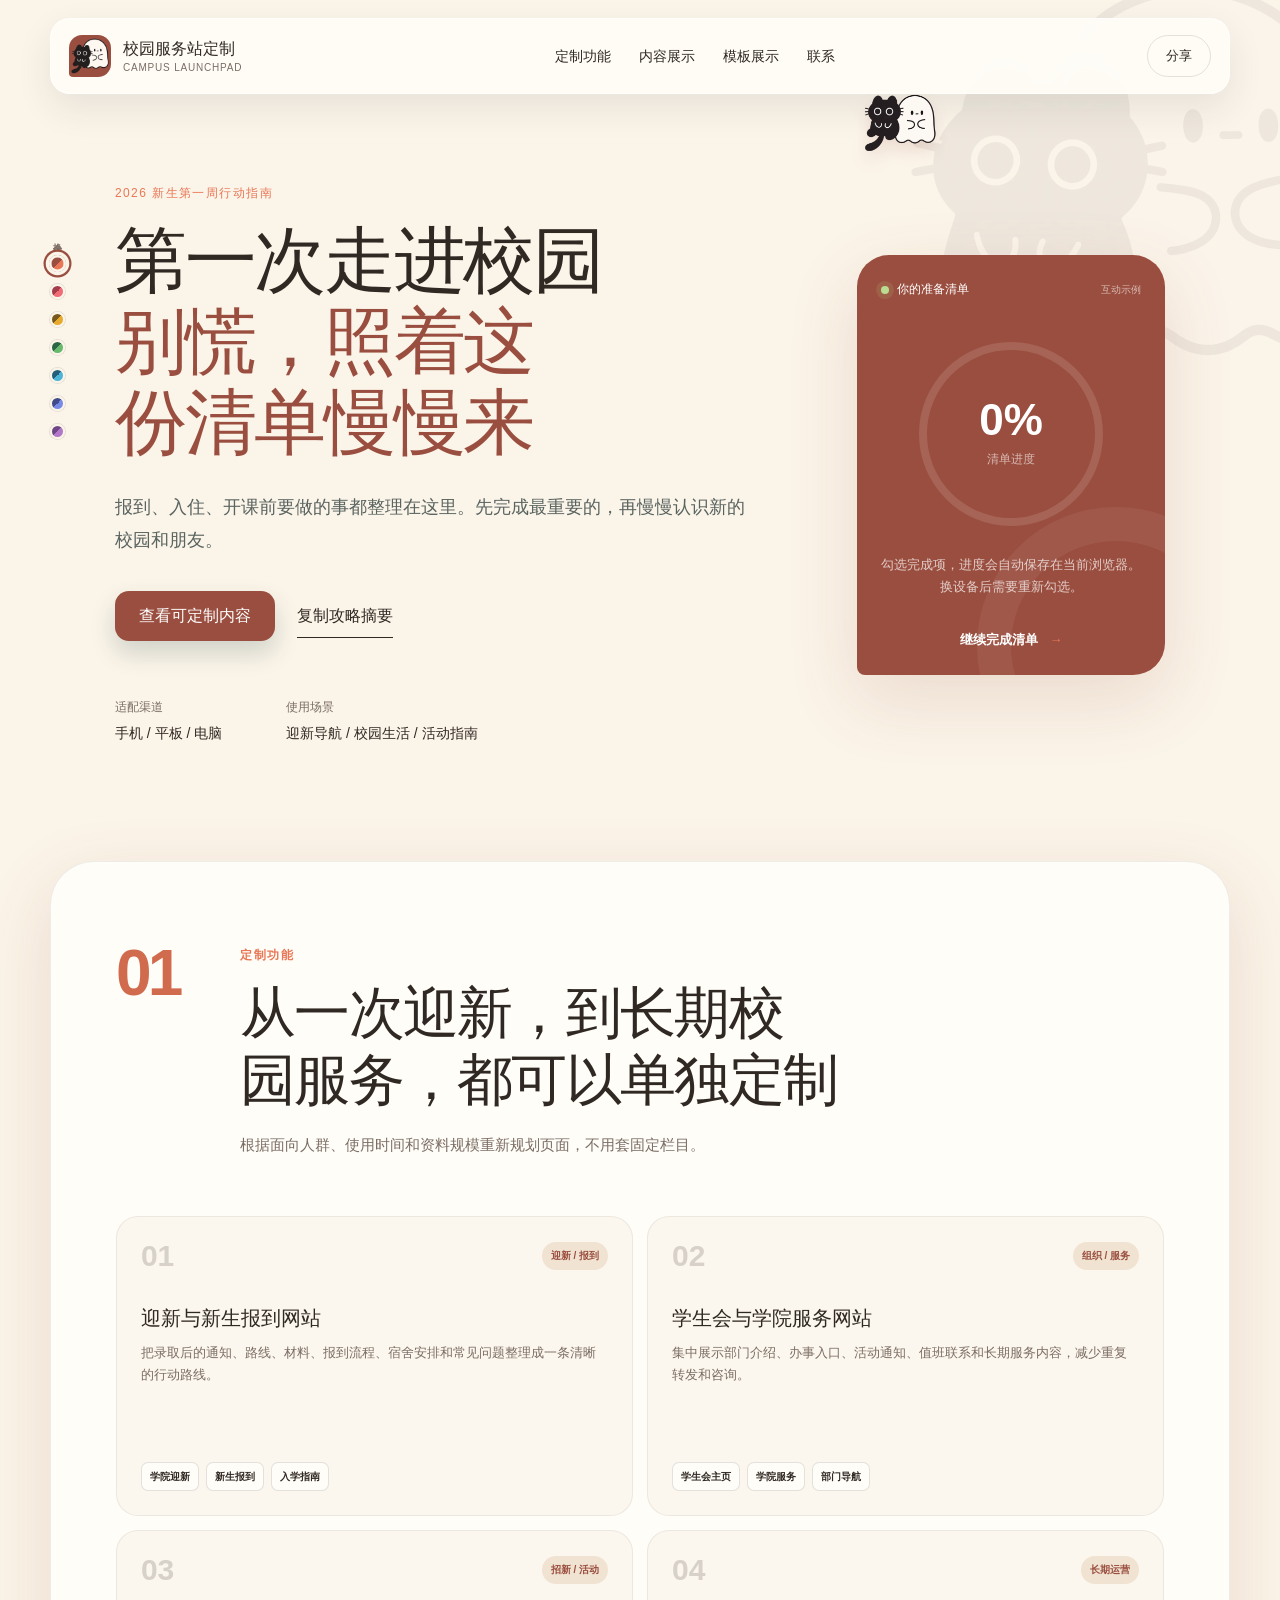
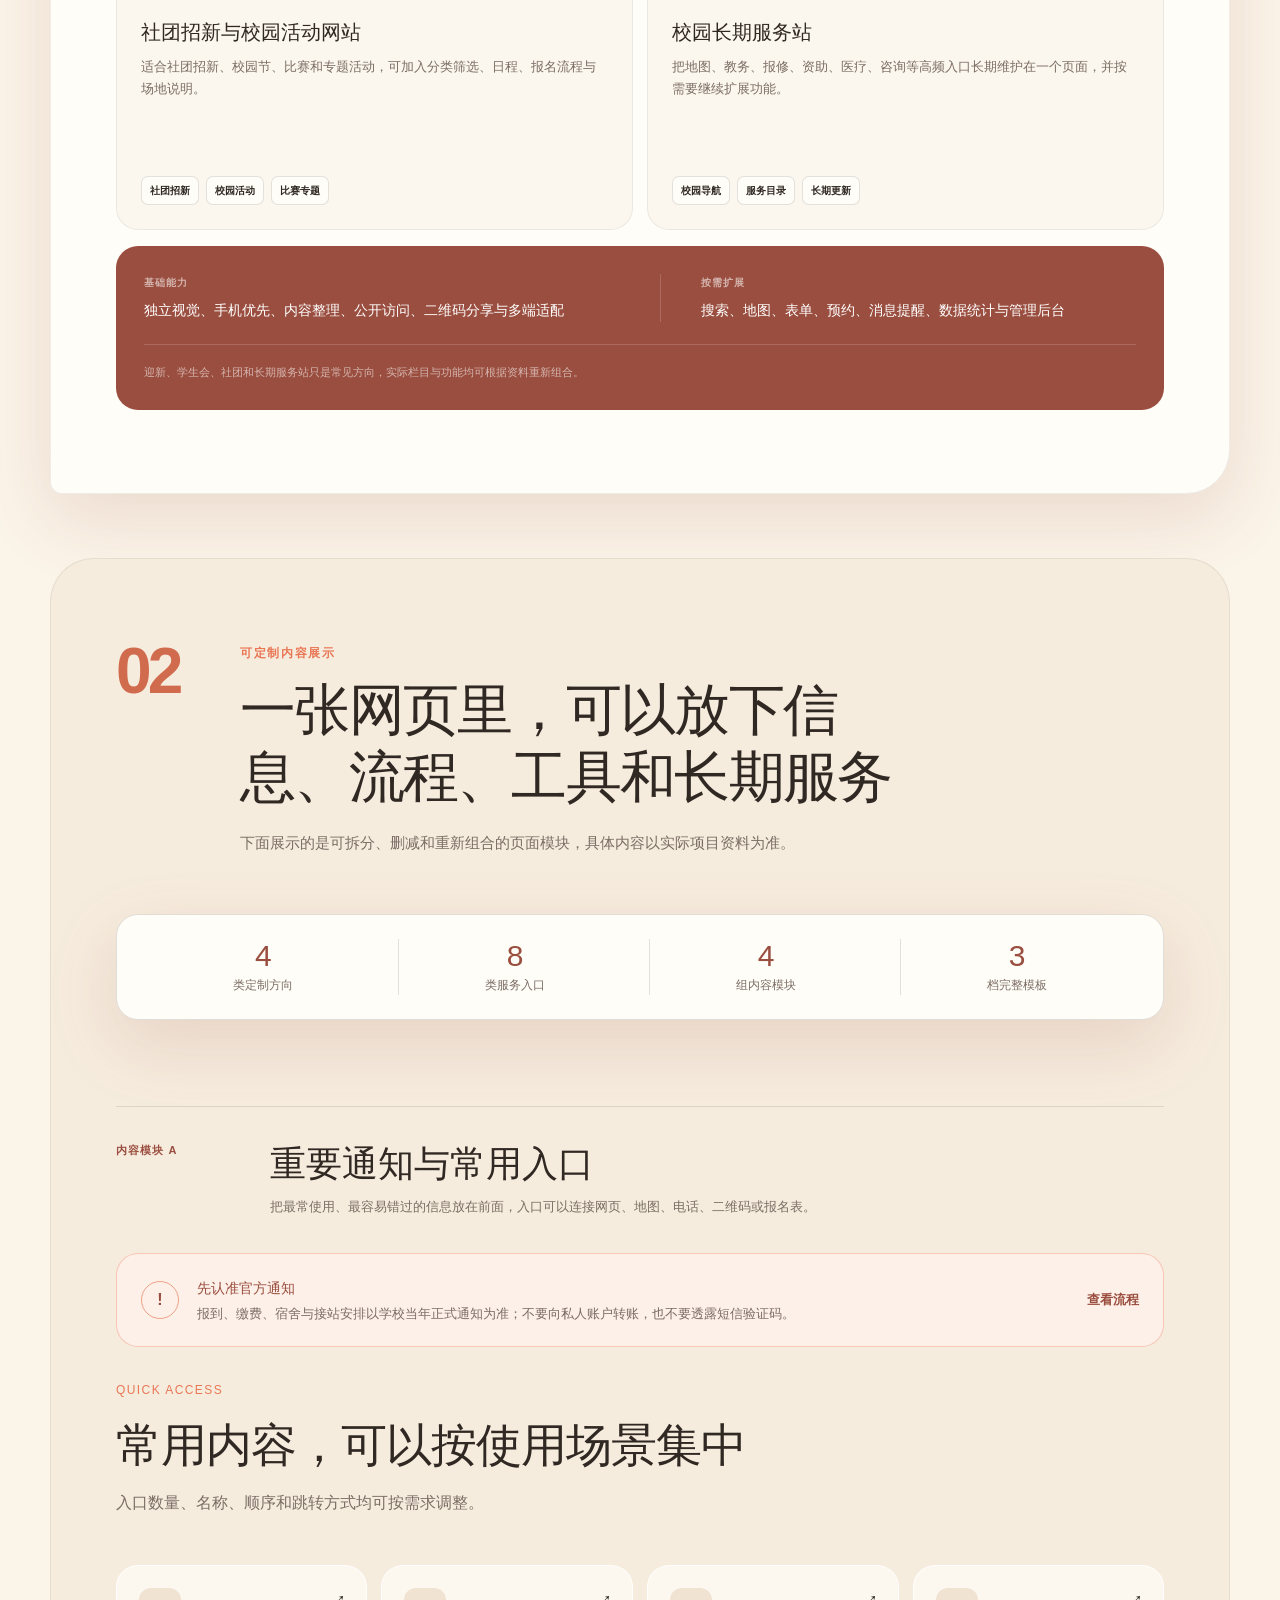
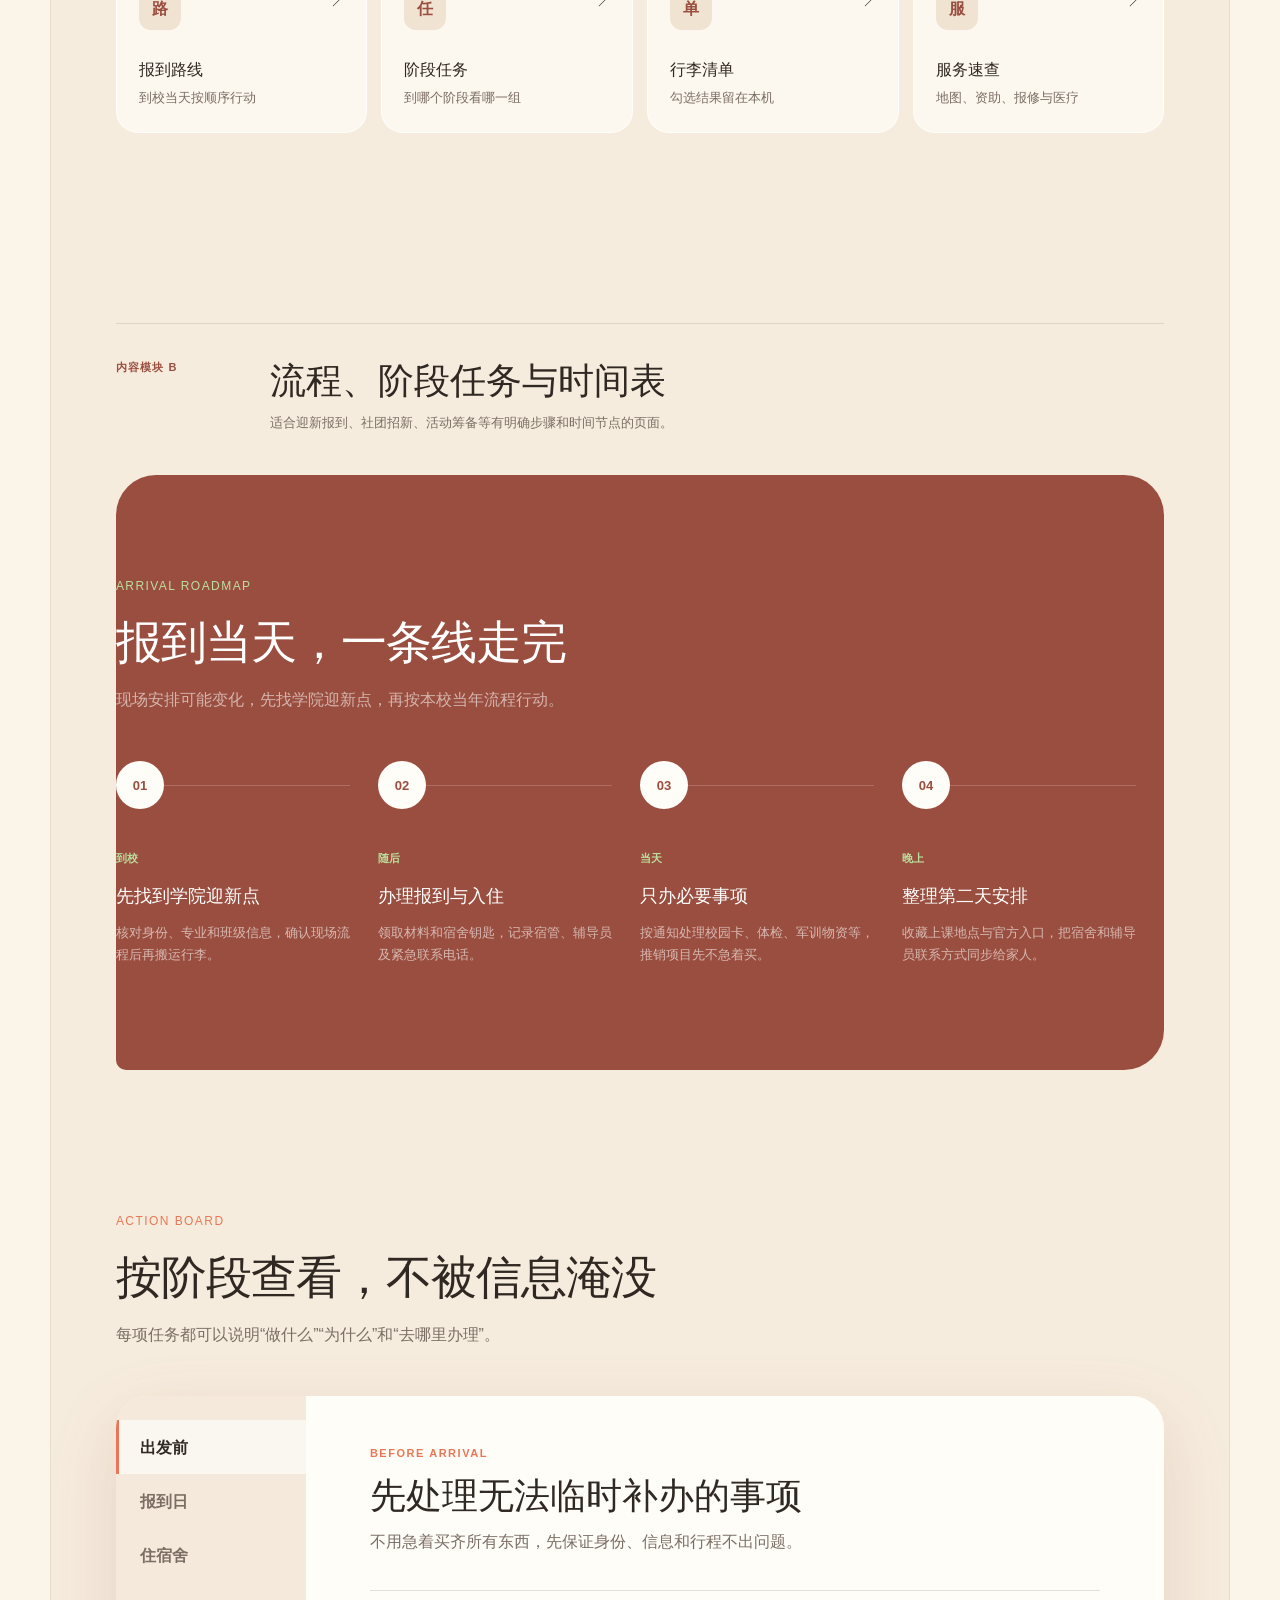
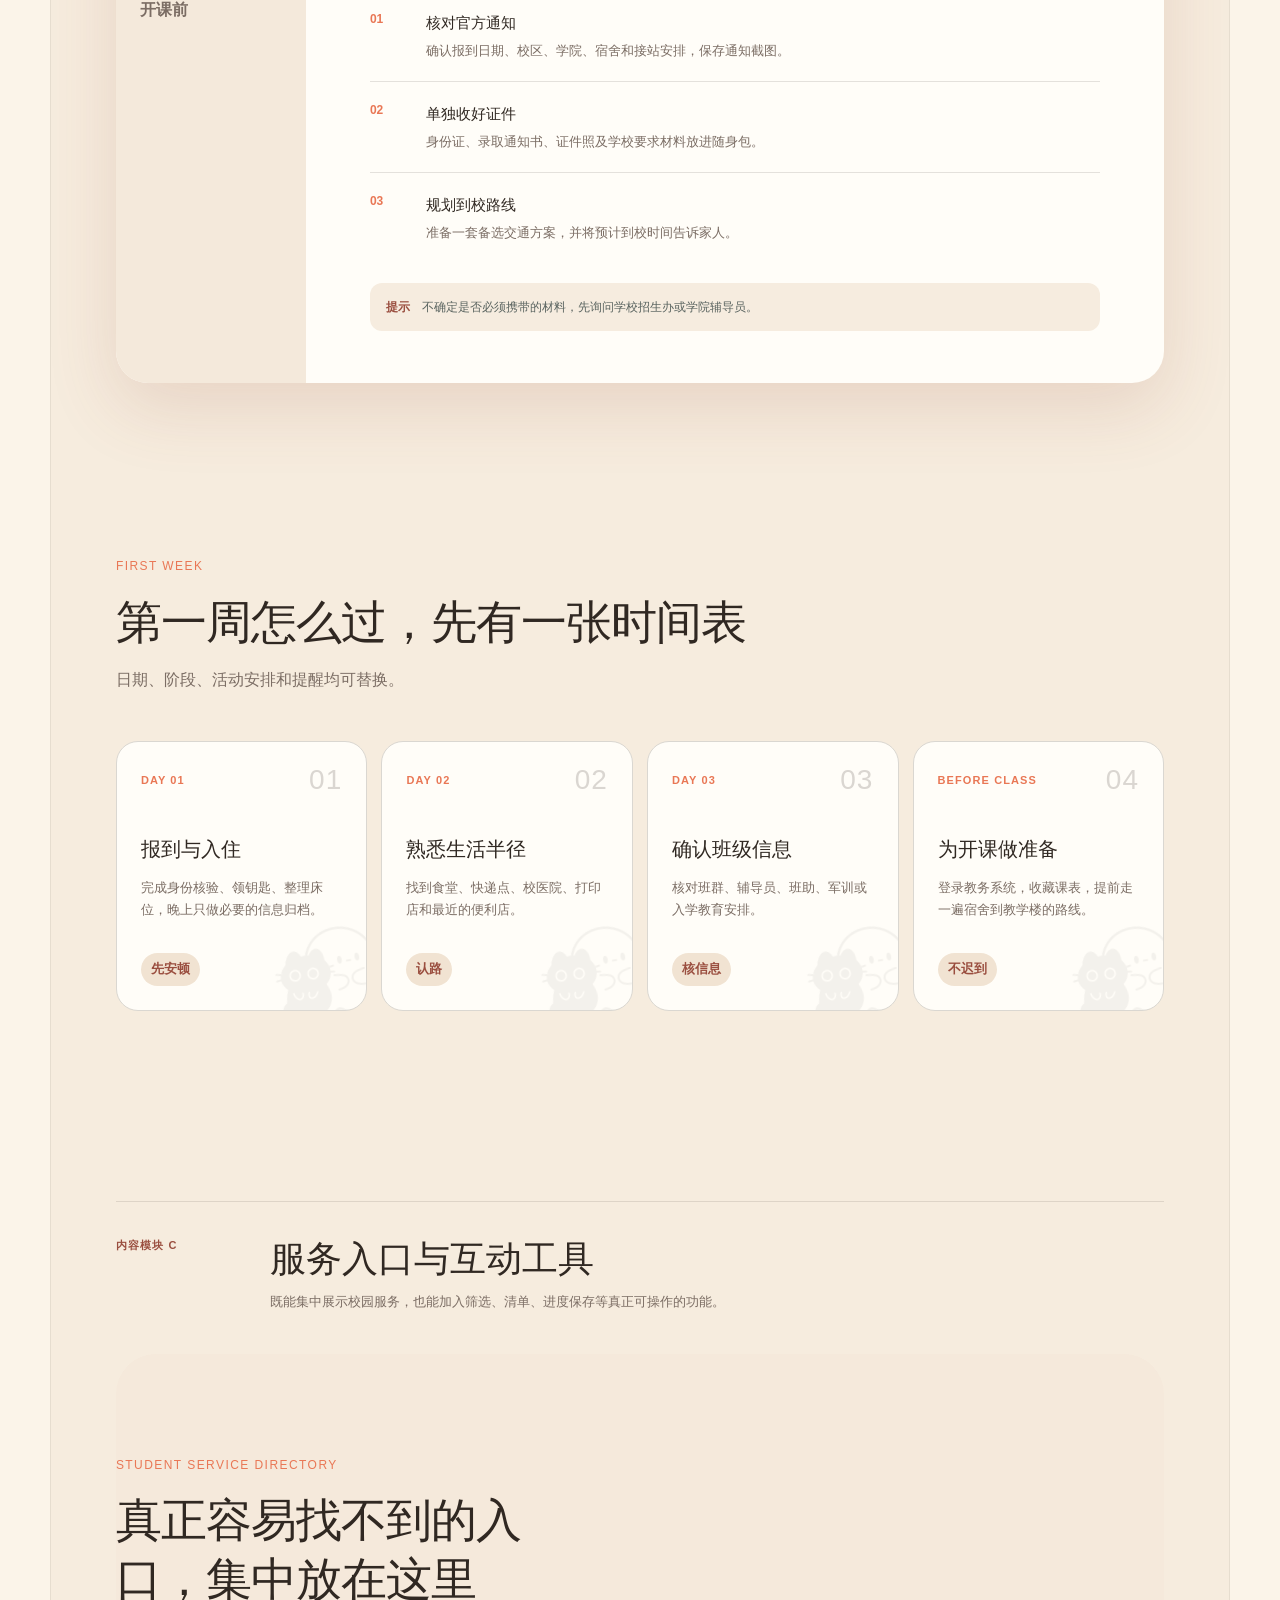
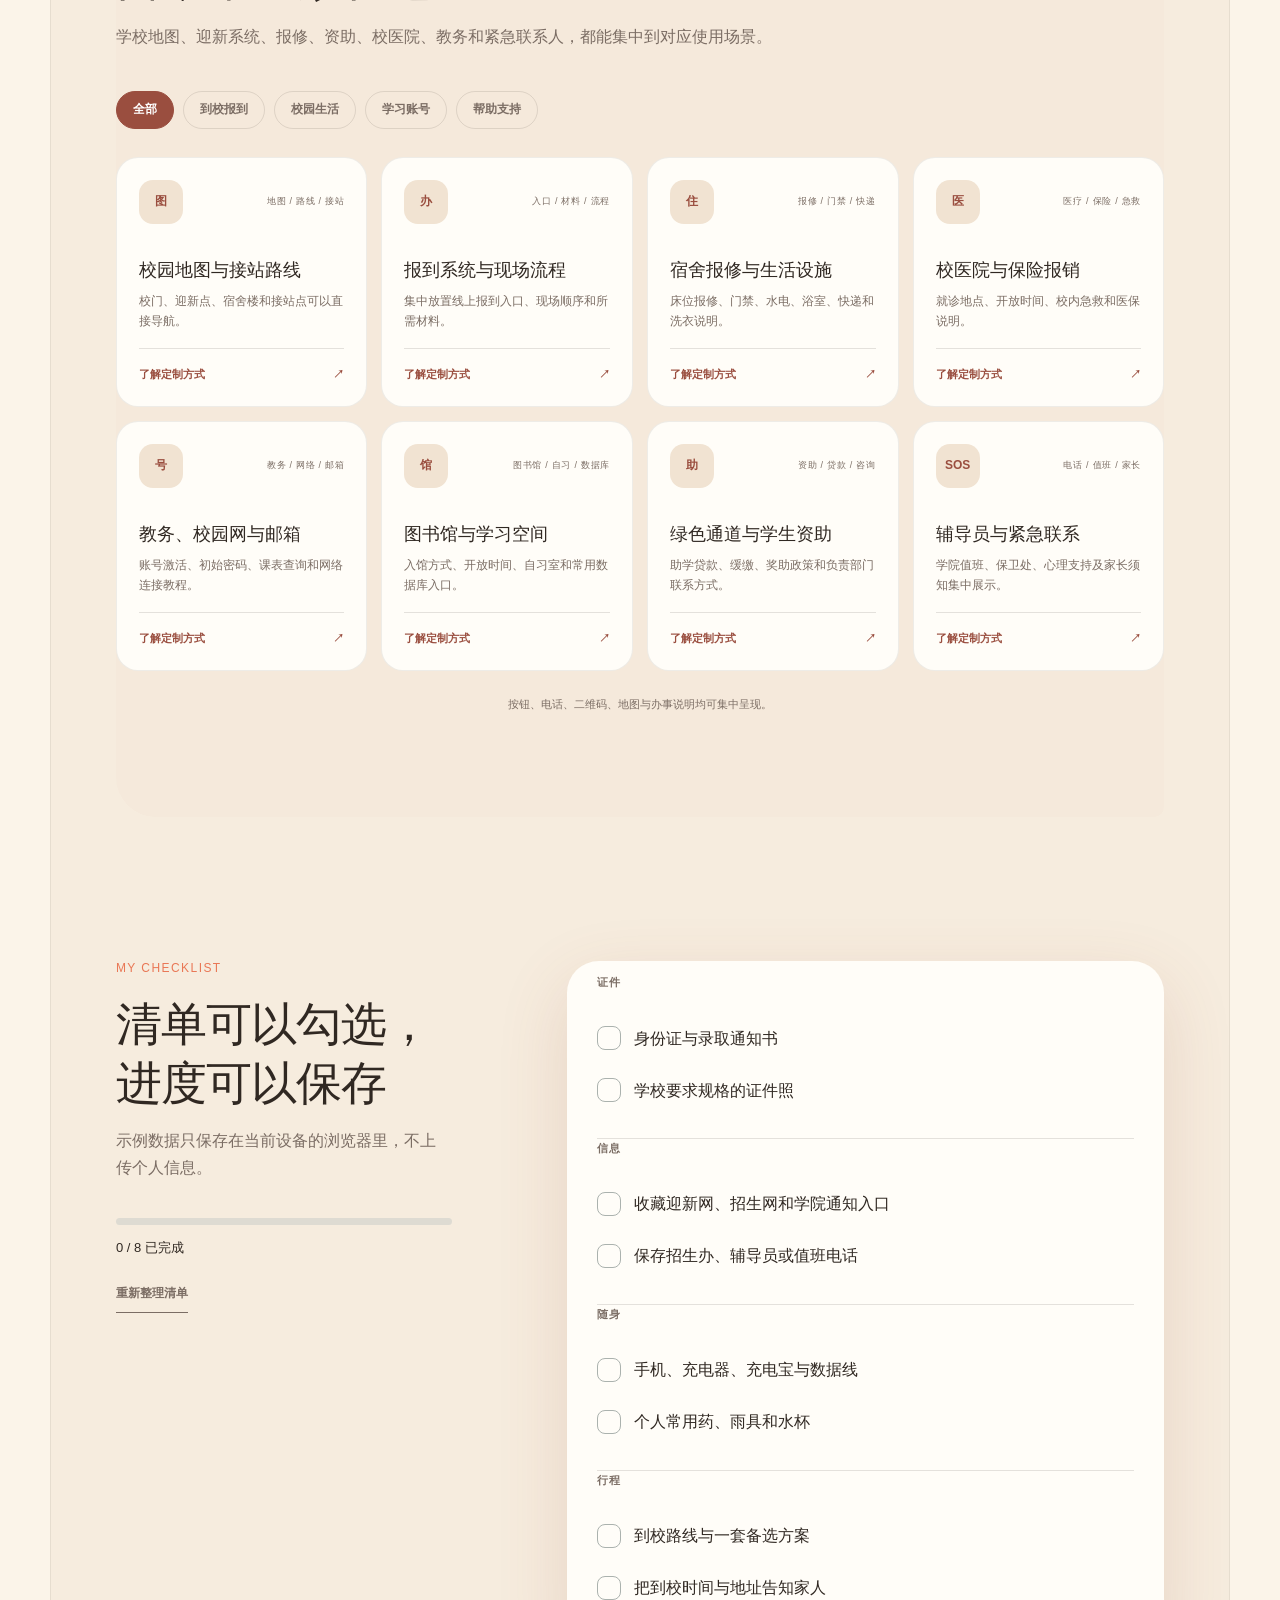
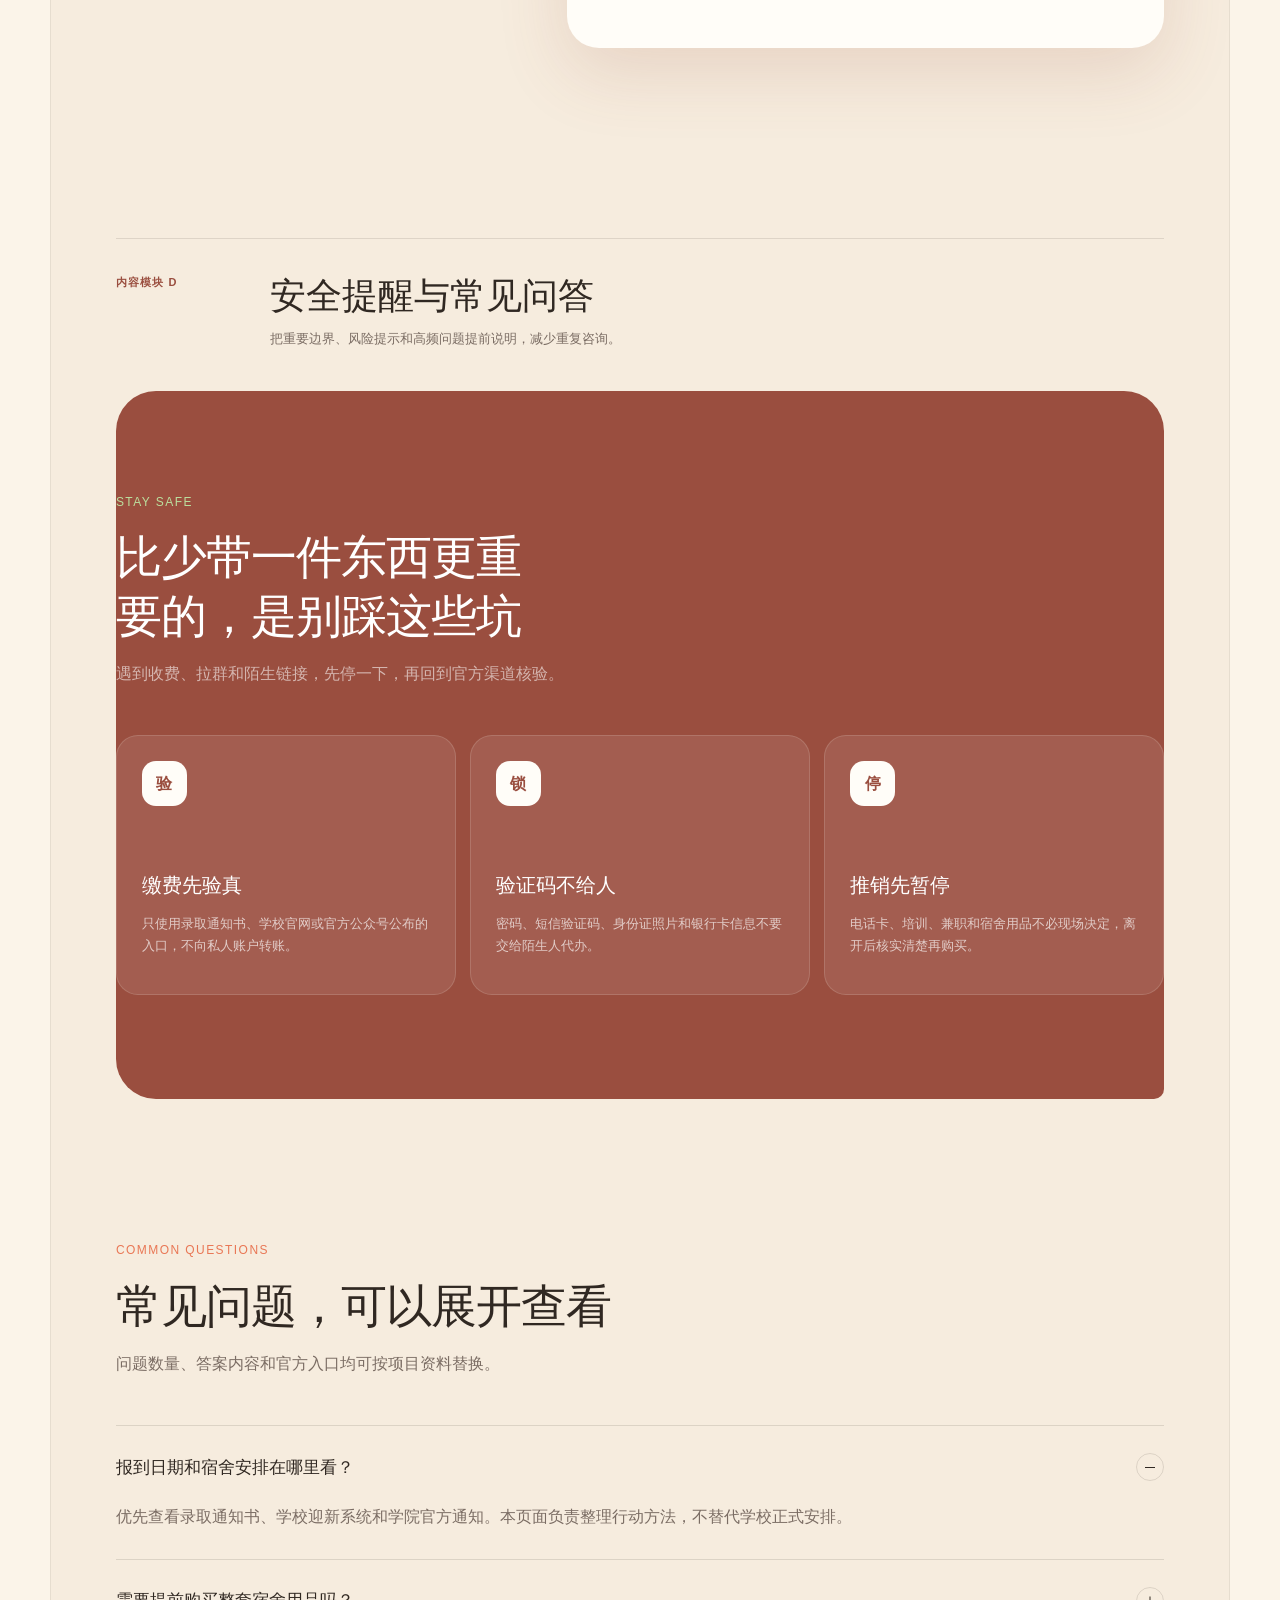
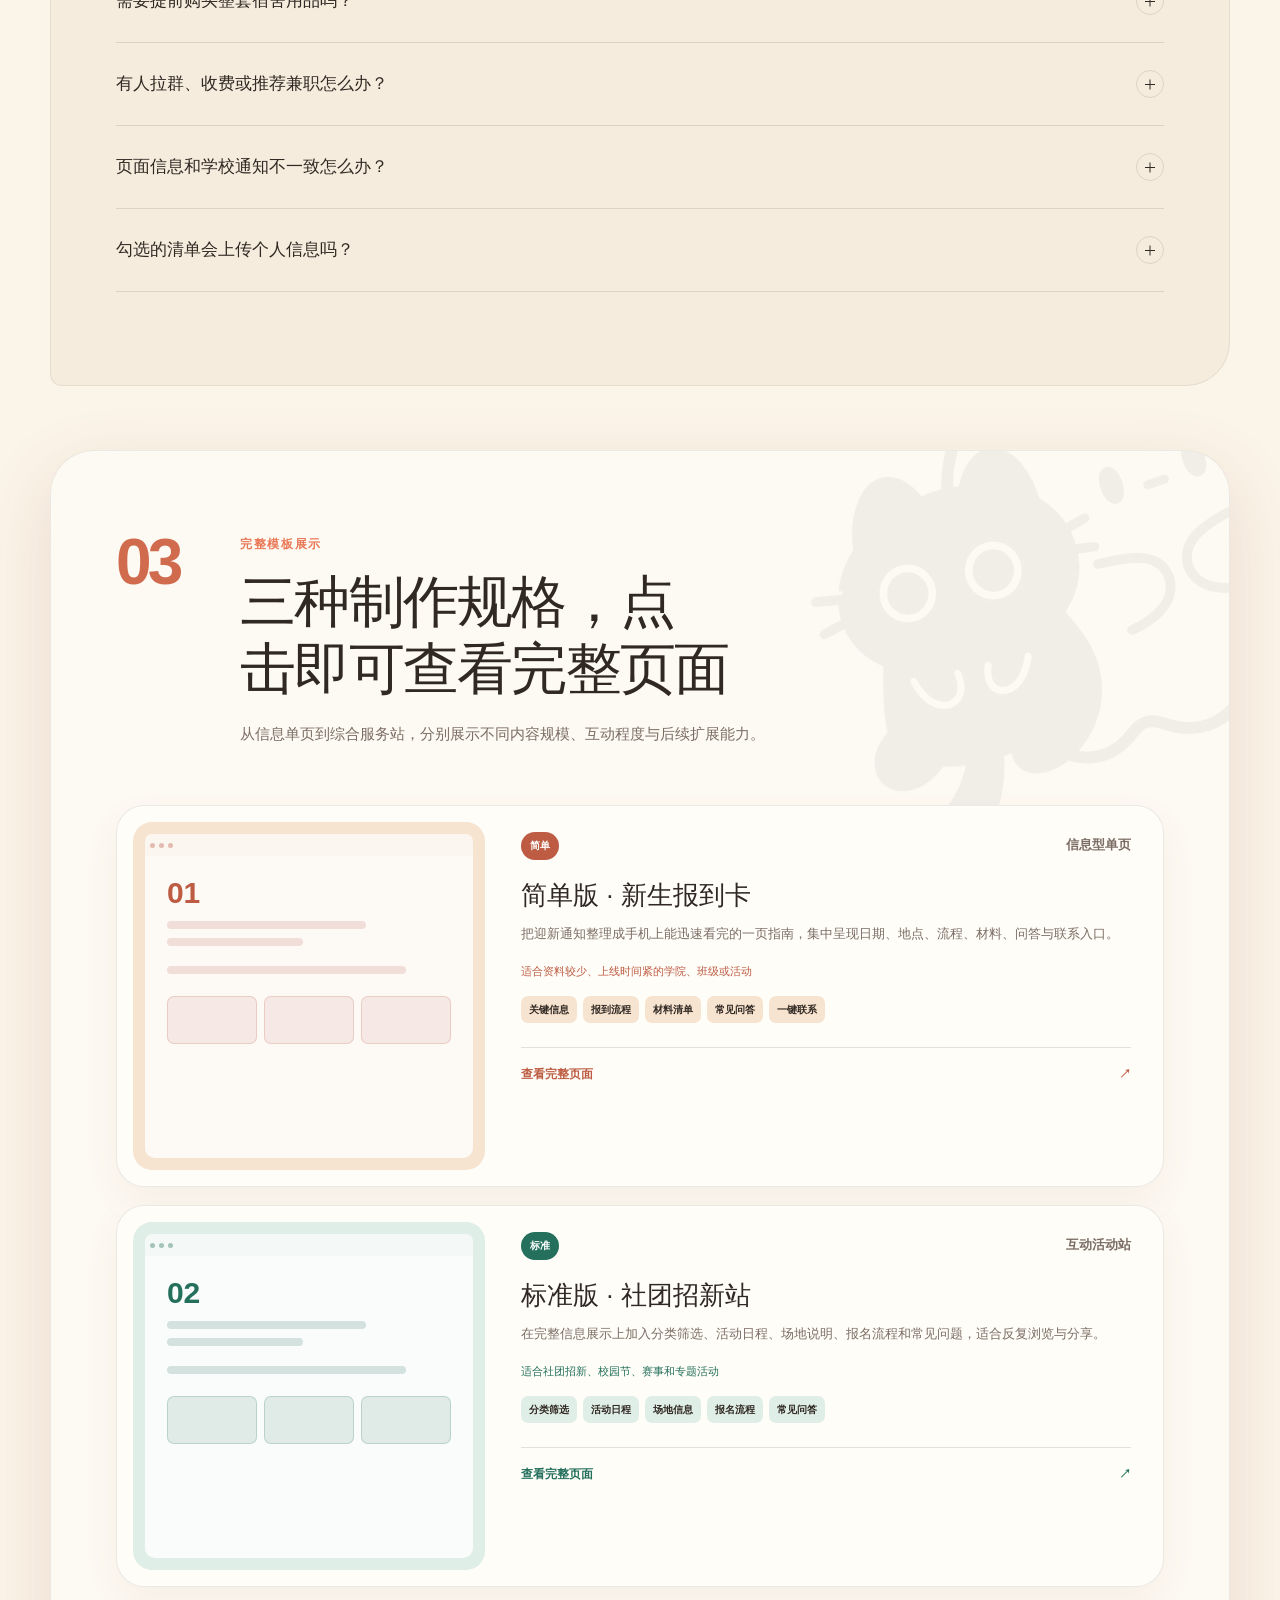
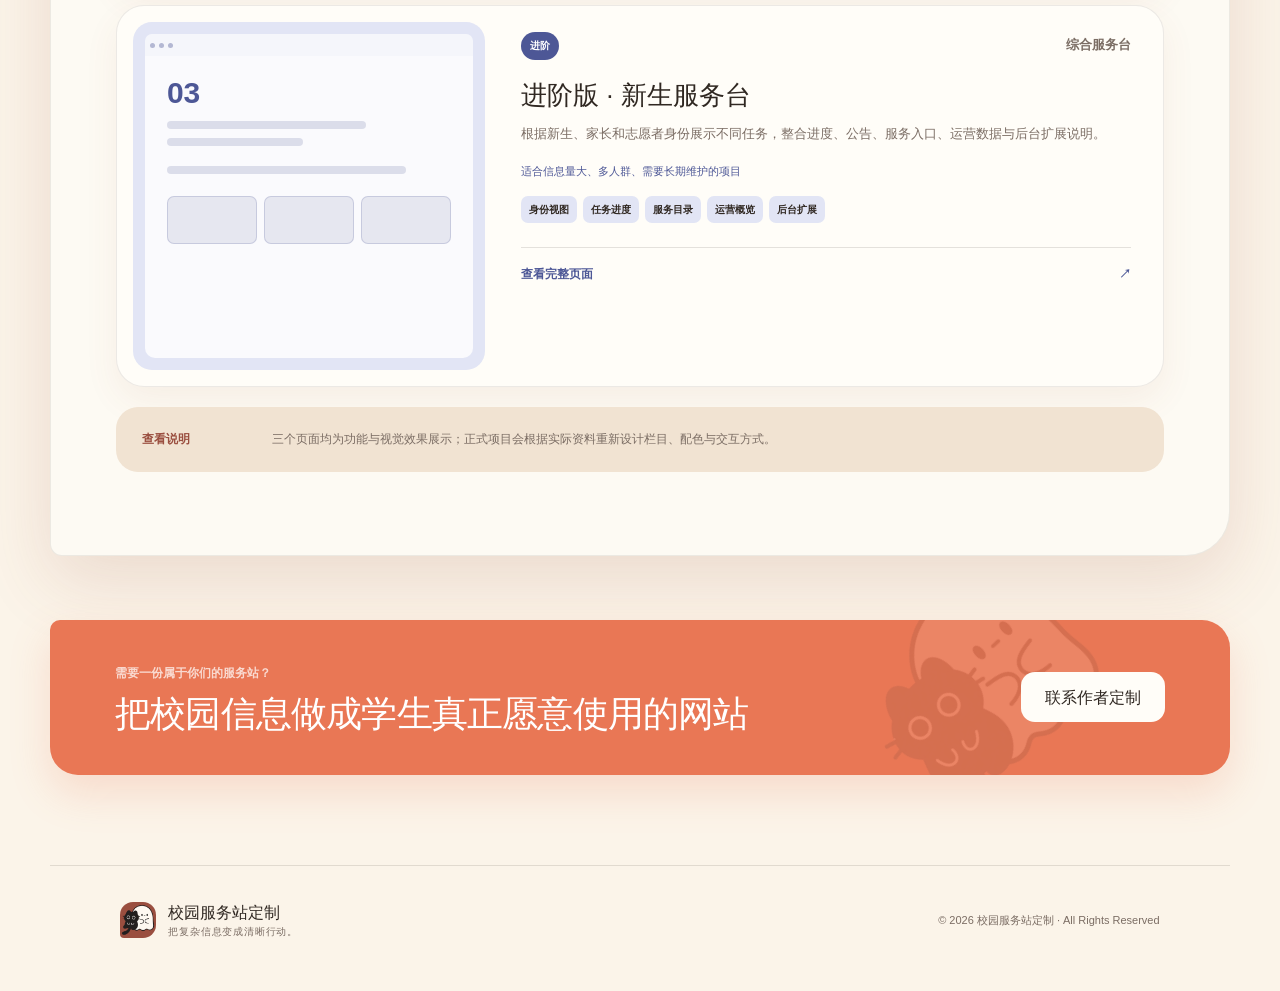
==== commit 2ea96903: "refactor: organize homepage into three chapters" ====
--- a/index.html
+++ b/index.html
@@ -13,8 +13,8 @@
     <meta property="og:type" content="website" />
     <title>校园服务站定制｜网站功能展示</title>
     <link rel="icon" href="assets/creator-logo-favicon.png" type="image/png" />
-    <link rel="stylesheet" href="styles.css?v=20260719-lite" />
-    <script src="content.js?v=20260719-lite" defer></script>
+    <link rel="stylesheet" href="styles.css?v=20260719-hierarchy" />
+    <script src="content.js?v=20260719-hierarchy" defer></script>
     <script src="app.js?v=20260719-lite" defer></script>
   </head>
   <body>
@@ -29,11 +29,10 @@
         </span>
       </a>
       <nav class="desktop-nav" aria-label="主要导航">
-        <a href="#services">服务速查</a>
-        <a href="#tasks">任务</a>
-        <a href="#customize">可定制</a>
-        <a href="#examples">制作参考</a>
-        <a href="contact.html?v=20260719-copy#methods">联系</a>
+        <a href="#customize">定制功能</a>
+        <a href="#content-showcase">内容展示</a>
+        <a href="#examples">模板展示</a>
+        <a href="contact.html?v=20260719-lite#methods">联系</a>
       </nav>
       <button class="ghost-button share-button" type="button" data-share>分享</button>
       <div class="header-mascot" data-header-mascot aria-hidden="true" style="--mascot-x: 72%">
@@ -58,7 +57,7 @@
             把分散的通知、入口和经验，整理成一张可以随身打开的行动地图。
           </p>
           <div class="hero-actions">
-            <a class="primary-button" href="#tasks" data-primary-action>查看今日任务</a>
+            <a class="primary-button" href="#content-showcase" data-primary-action>查看可定制内容</a>
             <button class="text-button" type="button" data-copy-address data-copy-action>复制攻略摘要</button>
           </div>
           <div class="hero-meta" aria-label="关键信息">
@@ -90,129 +89,161 @@
         </aside>
       </section>
 
-      <section class="notice-wrap reveal" data-notice-wrap>
-        <div class="notice-icon" aria-hidden="true">!</div>
-        <div>
-          <strong data-notice-title>重要提醒</strong>
-          <p data-notice-text>缴费、宿舍和报到安排以录取通知书及学校官方渠道为准。</p>
-        </div>
-        <a href="#roadmap">查看流程</a>
-      </section>
-
-      <section class="section quick-section" aria-labelledby="quick-title">
-        <div class="section-heading reveal">
-          <p>QUICK ACCESS</p>
-          <h2 id="quick-title">常用内容，一次找到</h2>
-          <span>到校前收藏这一页，需要时直接点开。</span>
-        </div>
-        <div class="quick-grid" data-quick-links></div>
-      </section>
-
-      <section class="capability-ribbon reveal" aria-label="网站能力概览" data-highlights></section>
-
-      <section class="section roadmap-section" id="roadmap" aria-labelledby="roadmap-title">
-        <div class="section-heading light reveal">
-          <p>ARRIVAL ROADMAP</p>
-          <h2 id="roadmap-title">报到当天，一条线走完</h2>
-          <span data-roadmap-intro>现场安排可能变化，先找学院迎新点再行动。</span>
-        </div>
-        <ol class="roadmap" data-roadmap></ol>
-      </section>
-
-      <section class="section task-section" id="tasks" aria-labelledby="task-section-title">
-        <div class="section-heading reveal">
-          <p>ACTION BOARD</p>
-          <h2 id="task-section-title">按阶段查看，不被信息淹没</h2>
-          <span>每项任务都说明“做什么”和“为什么”。</span>
-        </div>
-        <div class="task-app reveal">
-          <div class="task-tabs" role="tablist" aria-label="任务阶段" data-task-tabs></div>
-          <article class="task-panel" data-task-panel aria-live="polite"></article>
-        </div>
-      </section>
-
-      <section class="section week-section" id="week" aria-labelledby="week-title">
-        <div class="section-heading reveal">
-          <p>FIRST WEEK</p>
-          <h2 id="week-title">第一周怎么过，先有一张时间表</h2>
-          <span>不用一次记住全部，到哪个阶段就看哪一张卡。</span>
-        </div>
-        <div class="week-grid" data-week-plan></div>
-      </section>
-
-      <section class="section service-directory-section" id="services" aria-labelledby="services-title">
-        <div class="section-heading service-heading reveal">
-          <p>STUDENT SERVICE DIRECTORY</p>
-          <h2 id="services-title">真正容易找不到的入口，集中放在这里</h2>
-          <span>学校地图、迎新系统、报修、资助、校医院、教务和紧急联系人，都能集中到对应使用场景。</span>
-        </div>
-        <div class="service-toolbar reveal" data-service-filters aria-label="筛选校园服务"></div>
-        <div class="service-grid" data-service-grid aria-live="polite"></div>
-        <p class="service-footnote reveal">按钮、电话、二维码、地图与办事说明集中呈现，学生不必再从群消息里反复寻找。</p>
-      </section>
-
-      <section class="section checklist-section" id="checklist" aria-labelledby="checklist-title">
-        <div class="checklist-intro reveal">
-          <p>MY CHECKLIST</p>
-          <h2 id="checklist-title">只带真正需要的</h2>
-          <span>勾选结果只保存在当前设备的浏览器里，不上传任何个人信息。</span>
-          <div class="mini-progress" aria-label="清单完成进度">
-            <i data-mini-progress></i>
-          </div>
-          <strong data-checklist-count>0 / 0 已完成</strong>
-          <button class="reset-button" type="button" data-reset-checklist>重新整理清单</button>
-        </div>
-        <div class="checklist-card reveal" data-checklist></div>
-      </section>
-
-      <section class="section safety-section" id="safety" aria-labelledby="safety-title">
-        <div class="section-heading light reveal">
-          <p>STAY SAFE</p>
-          <h2 id="safety-title">比少带一件东西更重要的，是别踩这些坑</h2>
-          <span>遇到收费、拉群和陌生链接，先停一下，再回到官方渠道核验。</span>
-        </div>
-        <div class="safety-grid" data-safety-cards></div>
-      </section>
-
-      <section class="section faq-section" id="faq" aria-labelledby="faq-title">
-        <div class="section-heading reveal">
-          <p>COMMON QUESTIONS</p>
-          <h2 id="faq-title">新生最常问的几件事</h2>
-          <span>答案不确定时，明确引导至官方渠道。</span>
-        </div>
-        <div class="faq-list reveal" data-faq-list></div>
-      </section>
-
-      <section class="section customization-section" id="customize" aria-labelledby="customize-title">
-        <div class="section-heading customization-heading reveal">
-          <p>CUSTOM BUILD</p>
-          <h2 id="customize-title">不只是换配色，整套内容与功能都能按需求重组</h2>
-          <span>学校迎新、学院通知、社团招新、比赛专题和校园活动，都能拥有独立的内容结构、视觉风格与互动方式。</span>
-        </div>
-        <div class="customization-grid" data-customization-modules></div>
+      <section class="content-chapter chapter-types" id="customize" aria-labelledby="customize-title">
+        <header class="chapter-heading reveal">
+          <span class="chapter-number">01</span>
+          <div>
+            <p>定制功能</p>
+            <h2 id="customize-title">从一次迎新，到长期校园服务，都可以单独定制</h2>
+            <span>根据面向人群、使用时间和资料规模重新规划页面，不用套固定栏目。</span>
+          </div>
+        </header>
+        <div class="customization-grid site-type-grid" data-customization-modules></div>
         <div class="capability-boundary reveal">
           <div>
-            <span>页面支持</span>
-            <strong>主题切换、阶段任务、筛选、进度保存、清单、FAQ、分享与多端适配</strong>
-          </div>
-          <div>
-            <span>可选增强</span>
+            <span>基础能力</span>
+            <strong>独立视觉、手机优先、内容整理、公开访问、二维码分享与多端适配</strong>
+          </div>
+          <div>
+            <span>按需扩展</span>
             <strong>搜索、地图、表单、预约、消息提醒、数据统计与管理后台</strong>
           </div>
-          <p>需要账号登录、表单数据、支付或实时统计时，可加入相应服务、权限与安全配置。</p>
-        </div>
-      </section>
-
-      <section class="section examples-section" id="examples" aria-labelledby="examples-title">
-        <div class="section-heading examples-heading reveal">
-          <p>BUILD REFERENCES</p>
-          <h2 id="examples-title">制作参考：从一页通知，到完整学生服务台</h2>
-          <span>三种通用方案覆盖从信息单页到综合服务台，点击卡片即可查看完整页面效果。</span>
-        </div>
+          <p>迎新、学生会、社团和长期服务站只是常见方向，实际栏目与功能均可根据资料重新组合。</p>
+        </div>
+      </section>
+
+      <section class="content-chapter chapter-content" id="content-showcase" aria-labelledby="content-showcase-title">
+        <header class="chapter-heading reveal">
+          <span class="chapter-number">02</span>
+          <div>
+            <p>可定制内容展示</p>
+            <h2 id="content-showcase-title">一张网页里，可以放下信息、流程、工具和长期服务</h2>
+            <span>下面展示的是可拆分、删减和重新组合的页面模块，具体内容以实际项目资料为准。</span>
+          </div>
+        </header>
+
+        <section class="capability-ribbon reveal" aria-label="网站能力概览" data-highlights></section>
+
+        <div class="module-heading reveal">
+          <span>内容模块 A</span>
+          <h3>重要通知与常用入口</h3>
+          <p>把最常使用、最容易错过的信息放在前面，入口可以连接网页、地图、电话、二维码或报名表。</p>
+        </div>
+        <section class="notice-wrap reveal" data-notice-wrap>
+          <div class="notice-icon" aria-hidden="true">!</div>
+          <div>
+            <strong data-notice-title>重要提醒</strong>
+            <p data-notice-text>缴费、宿舍和报到安排以录取通知书及学校官方渠道为准。</p>
+          </div>
+          <a href="#roadmap">查看流程</a>
+        </section>
+        <section class="section quick-section" aria-labelledby="quick-title">
+          <div class="section-heading reveal">
+            <p>QUICK ACCESS</p>
+            <h2 id="quick-title">常用内容，可以按使用场景集中</h2>
+            <span>入口数量、名称、顺序和跳转方式均可按需求调整。</span>
+          </div>
+          <div class="quick-grid" data-quick-links></div>
+        </section>
+
+        <div class="module-heading reveal">
+          <span>内容模块 B</span>
+          <h3>流程、阶段任务与时间表</h3>
+          <p>适合迎新报到、社团招新、活动筹备等有明确步骤和时间节点的页面。</p>
+        </div>
+        <section class="section roadmap-section" id="roadmap" aria-labelledby="roadmap-title">
+          <div class="section-heading light reveal">
+            <p>ARRIVAL ROADMAP</p>
+            <h2 id="roadmap-title">报到当天，一条线走完</h2>
+            <span data-roadmap-intro>现场安排可能变化，先找学院迎新点再行动。</span>
+          </div>
+          <ol class="roadmap" data-roadmap></ol>
+        </section>
+        <section class="section task-section" id="tasks" aria-labelledby="task-section-title">
+          <div class="section-heading reveal">
+            <p>ACTION BOARD</p>
+            <h2 id="task-section-title">按阶段查看，不被信息淹没</h2>
+            <span>每项任务都可以说明“做什么”“为什么”和“去哪里办理”。</span>
+          </div>
+          <div class="task-app reveal">
+            <div class="task-tabs" role="tablist" aria-label="任务阶段" data-task-tabs></div>
+            <article class="task-panel" data-task-panel aria-live="polite"></article>
+          </div>
+        </section>
+        <section class="section week-section" id="week" aria-labelledby="week-title">
+          <div class="section-heading reveal">
+            <p>FIRST WEEK</p>
+            <h2 id="week-title">第一周怎么过，先有一张时间表</h2>
+            <span>日期、阶段、活动安排和提醒均可替换。</span>
+          </div>
+          <div class="week-grid" data-week-plan></div>
+        </section>
+
+        <div class="module-heading reveal">
+          <span>内容模块 C</span>
+          <h3>服务入口与互动工具</h3>
+          <p>既能集中展示校园服务，也能加入筛选、清单、进度保存等真正可操作的功能。</p>
+        </div>
+        <section class="section service-directory-section" id="services" aria-labelledby="services-title">
+          <div class="section-heading service-heading reveal">
+            <p>STUDENT SERVICE DIRECTORY</p>
+            <h2 id="services-title">真正容易找不到的入口，集中放在这里</h2>
+            <span>学校地图、迎新系统、报修、资助、校医院、教务和紧急联系人，都能集中到对应使用场景。</span>
+          </div>
+          <div class="service-toolbar reveal" data-service-filters aria-label="筛选校园服务"></div>
+          <div class="service-grid" data-service-grid aria-live="polite"></div>
+          <p class="service-footnote reveal">按钮、电话、二维码、地图与办事说明均可集中呈现。</p>
+        </section>
+        <section class="section checklist-section" id="checklist" aria-labelledby="checklist-title">
+          <div class="checklist-intro reveal">
+            <p>MY CHECKLIST</p>
+            <h2 id="checklist-title">清单可以勾选，进度可以保存</h2>
+            <span>示例数据只保存在当前设备的浏览器里，不上传个人信息。</span>
+            <div class="mini-progress" aria-label="清单完成进度">
+              <i data-mini-progress></i>
+            </div>
+            <strong data-checklist-count>0 / 0 已完成</strong>
+            <button class="reset-button" type="button" data-reset-checklist>重新整理清单</button>
+          </div>
+          <div class="checklist-card reveal" data-checklist></div>
+        </section>
+
+        <div class="module-heading reveal">
+          <span>内容模块 D</span>
+          <h3>安全提醒与常见问答</h3>
+          <p>把重要边界、风险提示和高频问题提前说明，减少重复咨询。</p>
+        </div>
+        <section class="section safety-section" id="safety" aria-labelledby="safety-title">
+          <div class="section-heading light reveal">
+            <p>STAY SAFE</p>
+            <h2 id="safety-title">比少带一件东西更重要的，是别踩这些坑</h2>
+            <span>遇到收费、拉群和陌生链接，先停一下，再回到官方渠道核验。</span>
+          </div>
+          <div class="safety-grid" data-safety-cards></div>
+        </section>
+        <section class="section faq-section" id="faq" aria-labelledby="faq-title">
+          <div class="section-heading reveal">
+            <p>COMMON QUESTIONS</p>
+            <h2 id="faq-title">常见问题，可以展开查看</h2>
+            <span>问题数量、答案内容和官方入口均可按项目资料替换。</span>
+          </div>
+          <div class="faq-list reveal" data-faq-list></div>
+        </section>
+      </section>
+
+      <section class="content-chapter chapter-templates examples-section" id="examples" aria-labelledby="examples-title">
+        <header class="chapter-heading reveal">
+          <span class="chapter-number">03</span>
+          <div>
+            <p>完整模板展示</p>
+            <h2 id="examples-title">三种制作规格，点击即可查看完整页面</h2>
+            <span>从信息单页到综合服务站，分别展示不同内容规模、互动程度与后续扩展能力。</span>
+          </div>
+        </header>
         <div class="case-grid" data-project-cases></div>
         <div class="examples-note reveal">
-          <span>如何选择</span>
-          <p>信息集中展示可选择简单版；需要筛选、日程和报名可选择标准版；需要多角色、数据与内容管理可选择进阶版。</p>
+          <span>查看说明</span>
+          <p>三个页面均为功能与视觉效果展示；正式项目会根据实际资料重新设计栏目、配色与交互方式。</p>
         </div>
       </section>
 
@@ -238,9 +269,9 @@
 
     <nav class="mobile-dock" aria-label="手机快捷导航">
       <a href="#top"><span>⌂</span>首页</a>
-      <a href="#tasks"><span>✓</span>任务</a>
-      <a href="#services"><span>◇</span>服务</a>
-      <a href="#examples"><span>▤</span>参考</a>
+      <a href="#customize"><span>◇</span>定制</a>
+      <a href="#content-showcase"><span>✓</span>内容</a>
+      <a href="#examples"><span>▤</span>模板</a>
     </nav>
 
     <div class="custom-prompt" data-custom-prompt hidden>
--- a/styles.css
+++ b/styles.css
@@ -459,26 +459,27 @@
 
 .examples-section { padding-top: 112px; }
 .examples-heading { max-width: 760px; }
-.case-grid { display: grid; grid-template-columns: repeat(3, 1fr); gap: 18px; }
-.case-card { min-width: 0; padding: 14px 14px 24px; display: flex; flex-direction: column; color: var(--ink); background: var(--white); border: 1px solid color-mix(in srgb, var(--ink) 9%, transparent); border-radius: 28px; box-shadow: 0 14px 35px color-mix(in srgb, var(--brand) 7%, transparent); transform-origin: center; transition: transform .32s cubic-bezier(.2, .82, .24, 1), box-shadow .32s ease; }
+.case-grid { display: grid; grid-template-columns: 1fr; gap: 18px; }
+.case-card { min-width: 0; padding: 16px 24px 16px 16px; display: grid; grid-template-columns: minmax(280px, .72fr) minmax(0, 1.28fr); column-gap: 28px; align-items: start; color: var(--ink); background: var(--white); border: 1px solid color-mix(in srgb, var(--ink) 9%, transparent); border-radius: 28px; box-shadow: 0 14px 35px color-mix(in srgb, var(--brand) 7%, transparent); transform-origin: center; transition: transform .32s cubic-bezier(.2, .82, .24, 1), box-shadow .32s ease; }
 .case-card:hover { box-shadow: 0 24px 46px color-mix(in srgb, var(--brand) 13%, transparent); }
-.case-preview { height: 210px; padding: 12px; overflow: hidden; background: var(--case-bg, var(--soft)); border-radius: 19px; }
+.case-preview { min-height: 334px; height: 100%; padding: 12px; grid-column: 1; grid-row: 1 / span 7; overflow: hidden; background: var(--case-bg, var(--soft)); border-radius: 19px; }
 .case-basic { --case-bg: #f7e4d0; --case-accent: #bd5c43; }
 .case-standard { --case-bg: #dfeee7; --case-accent: #24705c; }
 .case-advanced { --case-bg: #e2e5f5; --case-accent: #4d5796; }
 .case-browser-bar { height: 22px; padding: 0 5px; display: flex; align-items: center; gap: 4px; background: rgba(255,255,255,.68); border-radius: 7px 7px 0 0; }
 .case-browser-bar i { width: 5px; height: 5px; background: color-mix(in srgb, var(--case-accent) 42%, white); border-radius: 50%; }
-.case-screen { height: 180px; padding: 22px; position: relative; background: rgba(255,255,255,.82); border-radius: 0 0 10px 10px; transform: translateY(0); }
+.case-screen { height: 302px; padding: 22px; position: relative; background: rgba(255,255,255,.82); border-radius: 0 0 10px 10px; transform: translateY(0); }
 .case-screen > b { color: var(--case-accent); font: 900 30px/1 Arial, sans-serif; }
 .case-screen > span { width: 70%; height: 8px; margin-top: 9px; display: block; background: color-mix(in srgb, var(--case-accent) 20%, white); border-radius: 99px; }
 .case-screen > span:nth-of-type(2) { width: 48%; }
 .case-screen > span:nth-of-type(3) { width: 84%; margin-top: 20px; }
 .case-screen > div { margin-top: 22px; display: grid; grid-template-columns: repeat(3, 1fr); gap: 7px; }
 .case-screen > div i { height: 48px; background: color-mix(in srgb, var(--case-accent) 14%, white); border: 1px solid color-mix(in srgb, var(--case-accent) 20%, transparent); border-radius: 7px; }
-.case-meta { margin: 22px 8px 0; display: flex; align-items: center; justify-content: space-between; gap: 12px; }
+.case-meta { margin: 10px 8px 0; grid-column: 2; display: flex; align-items: center; justify-content: space-between; gap: 12px; }
 .case-meta span { padding: 5px 9px; color: white; background: var(--case-accent); border-radius: 999px; font-size: 10px; font-weight: 900; }
 .case-meta small { color: var(--muted); font-weight: 700; }
-.case-card h3 { margin: 18px 8px 10px; font-size: 22px; font-weight: 500; line-height: 1.4; }
+.case-card h3 { margin: 18px 8px 10px; grid-column: 2; font-size: 26px; font-weight: 500; line-height: 1.35; }
+.case-card > p, .case-card > strong, .case-card > ul, .case-card > .case-link { grid-column: 2; }
 .case-card > p { margin: 0 8px; color: var(--muted); font-size: 13px; }
 .case-card > strong { margin: 18px 8px 0; color: var(--case-accent); font-size: 11px; line-height: 1.55; }
 .case-card > ul { margin: 16px 8px 0; padding: 0; display: flex; gap: 6px; flex-wrap: wrap; list-style: none; }
@@ -488,6 +489,51 @@
 .examples-note { margin-top: 20px; padding: 22px 26px; display: grid; grid-template-columns: 110px 1fr; gap: 20px; background: var(--soft); border-radius: var(--radius-md); }
 .examples-note span { color: var(--brand); font-size: 12px; font-weight: 900; }
 .examples-note p { margin: 0; color: var(--muted); font-size: 12px; }
+
+.content-chapter {
+  margin: 38px 0 64px;
+  padding: clamp(58px, 6.5vw, 92px) 5.5%;
+  position: relative;
+  border: 1px solid color-mix(in srgb, var(--ink) 8%, transparent);
+  border-radius: 44px 44px 44px 12px;
+  overflow: hidden;
+}
+.chapter-types { background: var(--white); box-shadow: var(--shadow); }
+.chapter-content { background: color-mix(in srgb, var(--soft) 46%, var(--paper)); }
+.chapter-templates { background: color-mix(in srgb, var(--white) 88%, var(--soft)); box-shadow: var(--shadow); }
+.chapter-templates::after {
+  content: "";
+  width: 610px;
+  height: 610px;
+  position: absolute;
+  right: -150px;
+  top: -170px;
+  z-index: 0;
+  pointer-events: none;
+  background: url("assets/creator-logo-hd.webp") center / contain no-repeat;
+  opacity: .04;
+  transform: rotate(-34deg) scale(.92);
+  transition: transform .75s cubic-bezier(.2, .82, .24, 1), opacity .45s ease;
+}
+.chapter-templates:has(.chapter-heading.visible)::after { opacity: .055; transform: rotate(-18deg) scale(.98); }
+.content-chapter > * { position: relative; z-index: 1; }
+.chapter-heading { margin-bottom: 58px; display: grid; grid-template-columns: 96px minmax(0, 820px); gap: 28px; align-items: start; }
+.chapter-number { color: color-mix(in srgb, var(--accent) 70%, var(--brand)); font: 700 clamp(42px, 5vw, 68px)/.9 Arial, sans-serif; letter-spacing: -.06em; }
+.chapter-heading p { margin: 0 0 13px; color: var(--accent); font-size: 12px; font-weight: 800; letter-spacing: .14em; }
+.chapter-heading h2 { margin: 0; font-size: clamp(34px, 4.5vw, 56px); font-weight: 500; line-height: 1.2; letter-spacing: -.03em; }
+.chapter-heading div > span { max-width: 760px; margin-top: 18px; display: block; color: var(--muted); font-size: 15px; line-height: 1.8; }
+.site-type-grid { grid-template-columns: repeat(2, 1fr); }
+.site-type-grid .customization-card { min-height: 300px; }
+.module-heading { margin: 86px 0 6px; padding-top: 34px; display: grid; grid-template-columns: 130px minmax(0, 720px); gap: 8px 24px; border-top: 1px solid color-mix(in srgb, var(--ink) 12%, transparent); }
+.module-heading > span { grid-row: 1 / span 2; color: var(--brand); font-size: 11px; font-weight: 900; letter-spacing: .1em; }
+.module-heading h3 { margin: 0; font-size: clamp(25px, 3vw, 36px); font-weight: 500; line-height: 1.3; }
+.module-heading p { margin: 0; color: var(--muted); font-size: 13px; line-height: 1.75; }
+.chapter-content > .section { padding-right: 0; padding-left: 0; }
+.chapter-content > .capability-ribbon { margin: 0 0 68px; }
+.chapter-content > .notice-wrap { margin: 34px 0 0; }
+.chapter-content > .quick-section { padding-top: 36px; }
+.chapter-content > .faq-section { padding-bottom: 10px; }
+.chapter-templates.examples-section { padding-top: clamp(58px, 6.5vw, 92px); }
 .contact-strip { margin: 24px 0 90px; padding: 38px 5.5%; display: flex; align-items: center; justify-content: space-between; gap: 30px; position: relative; color: white; background: var(--accent); border-radius: 10px 28px 28px 28px; box-shadow: 0 18px 42px color-mix(in srgb, var(--accent) 20%, transparent); overflow: hidden; transform-origin: center; transition: transform .42s cubic-bezier(.2, .82, .24, 1), box-shadow .42s ease; }
 .contact-strip::after { content: ""; width: 330px; height: 270px; position: absolute; right: 7%; top: 50%; z-index: 0; pointer-events: none; background: url("assets/creator-logo-hd.webp") center / contain no-repeat; opacity: .1; transform: translateY(-50%) rotate(-42deg) scale(.92); transition: transform .52s cubic-bezier(.2, .82, .24, 1), opacity .35s ease; }
 .contact-strip > * { position: relative; z-index: 1; }
@@ -506,6 +552,7 @@
   .case-card.reveal:hover { transform: translateY(-7px) scale(1.035); }
   .contact-strip.reveal:hover { transform: scale(1.05); box-shadow: 0 28px 58px color-mix(in srgb, var(--accent) 28%, transparent); }
   .contact-strip:hover::after { opacity: .15; transform: translateY(-50%) rotate(0deg) scale(1.06); }
+  .chapter-templates:has(.chapter-heading.visible):hover::after { opacity: .065; transform: rotate(0deg) scale(1.03); }
 }
 
 .contact-page { min-height: 100vh; background: var(--paper); }
@@ -738,7 +785,21 @@
   .capability-boundary { padding: 22px; grid-template-columns: 1fr; gap: 20px; }
   .capability-boundary div + div { padding: 20px 0 0; border-top: 1px solid rgba(255,255,255,.16); border-left: 0; }
   .examples-section { padding-top: 82px; }
-  .case-preview { height: 190px; }
+  .content-chapter { margin: 20px 0 38px; padding: 50px 18px; border-radius: 28px 28px 28px 8px; }
+  .chapter-heading { margin-bottom: 38px; grid-template-columns: 1fr; gap: 14px; }
+  .chapter-number { font-size: 45px; }
+  .chapter-heading h2 { font-size: 31px; }
+  .chapter-heading div > span { margin-top: 14px; font-size: 13px; }
+  .site-type-grid { grid-template-columns: 1fr; }
+  .module-heading { margin-top: 64px; padding-top: 25px; grid-template-columns: 1fr; gap: 8px; }
+  .module-heading > span { grid-row: auto; }
+  .module-heading h3 { font-size: 25px; }
+  .chapter-content > .capability-ribbon { margin: 0 0 52px; }
+  .chapter-content > .notice-wrap { margin-top: 26px; }
+  .chapter-templates.examples-section { padding-top: 50px; }
+  .chapter-templates::after { width: 330px; height: 330px; right: -105px; top: -70px; }
+  .case-card { max-width: none; padding: 14px 14px 24px; display: flex; flex-direction: column; }
+  .case-preview { min-height: 190px; height: 190px; width: 100%; }
   .case-screen { height: 160px; }
   .examples-note { padding: 20px; grid-template-columns: 1fr; gap: 8px; }
   .contact-strip { margin: 14px 0 55px; padding: 26px 22px; display: grid; border-radius: 8px 22px 22px 22px; }
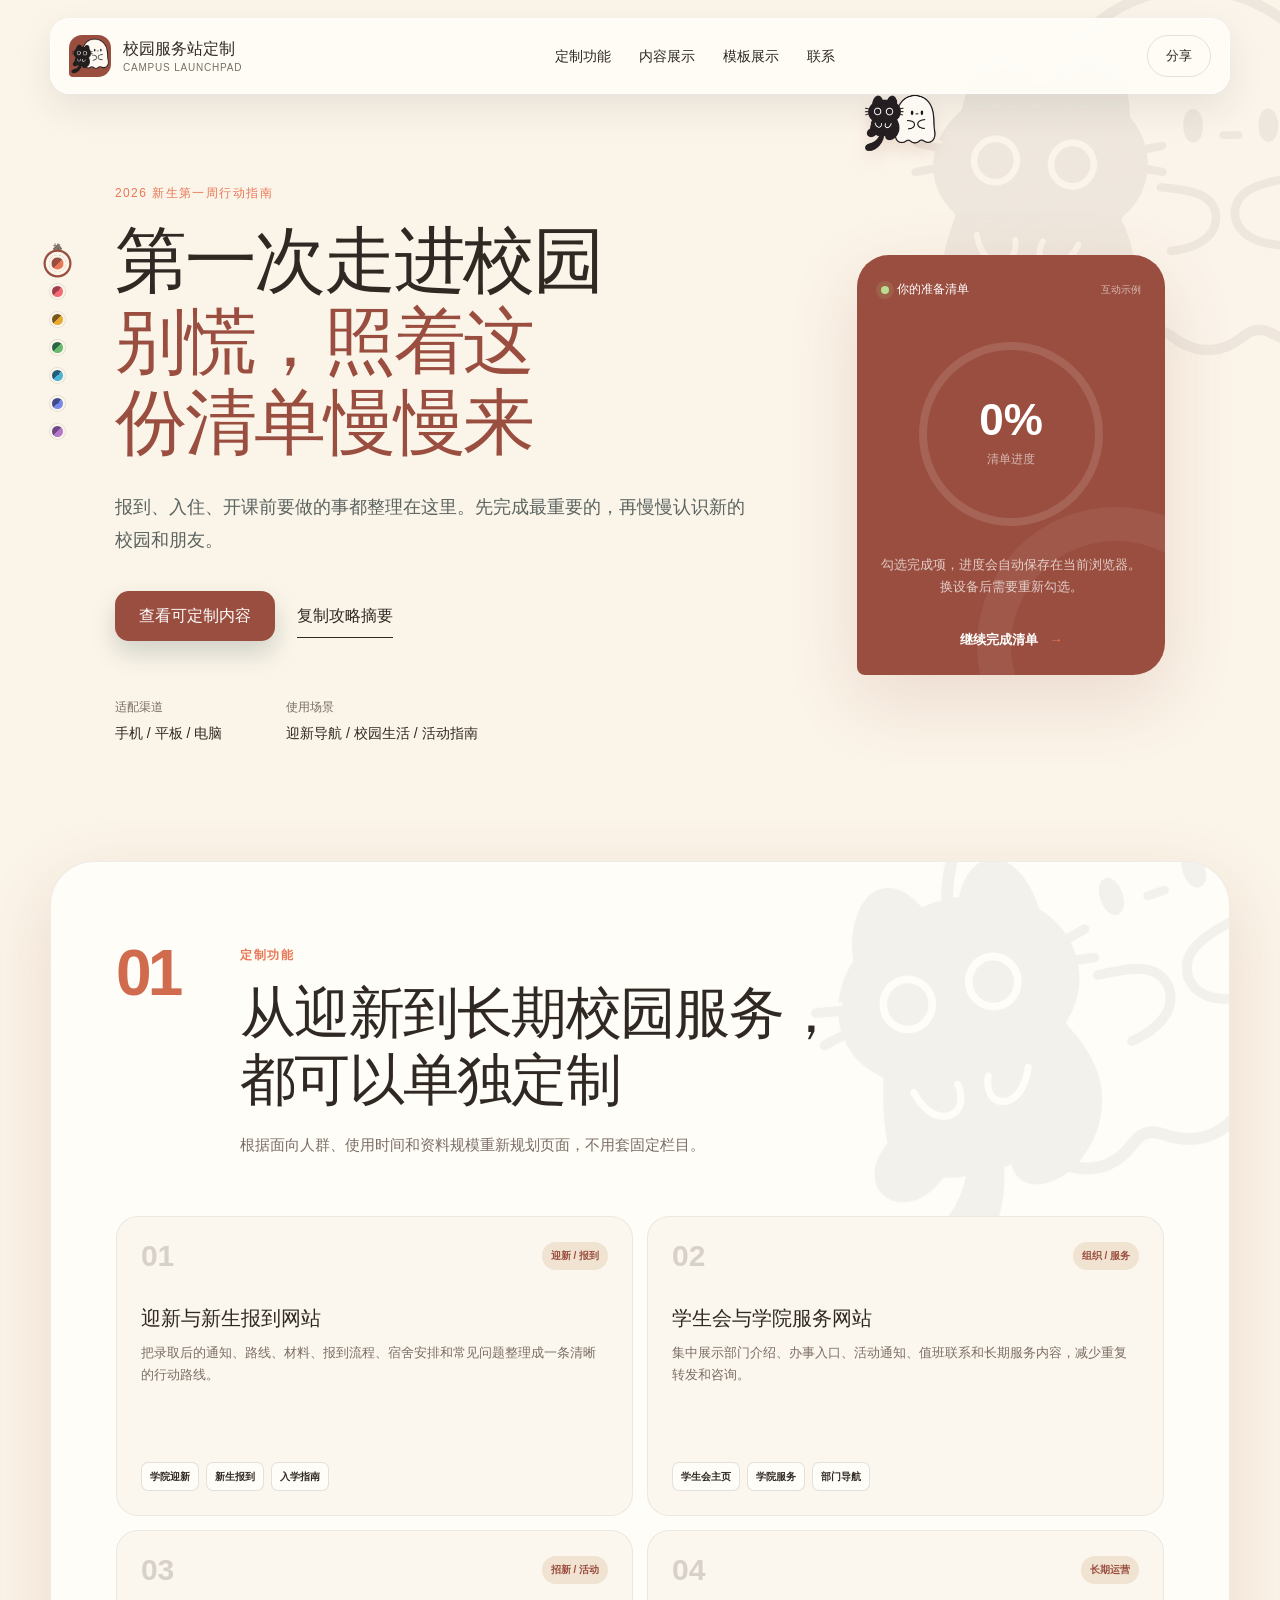
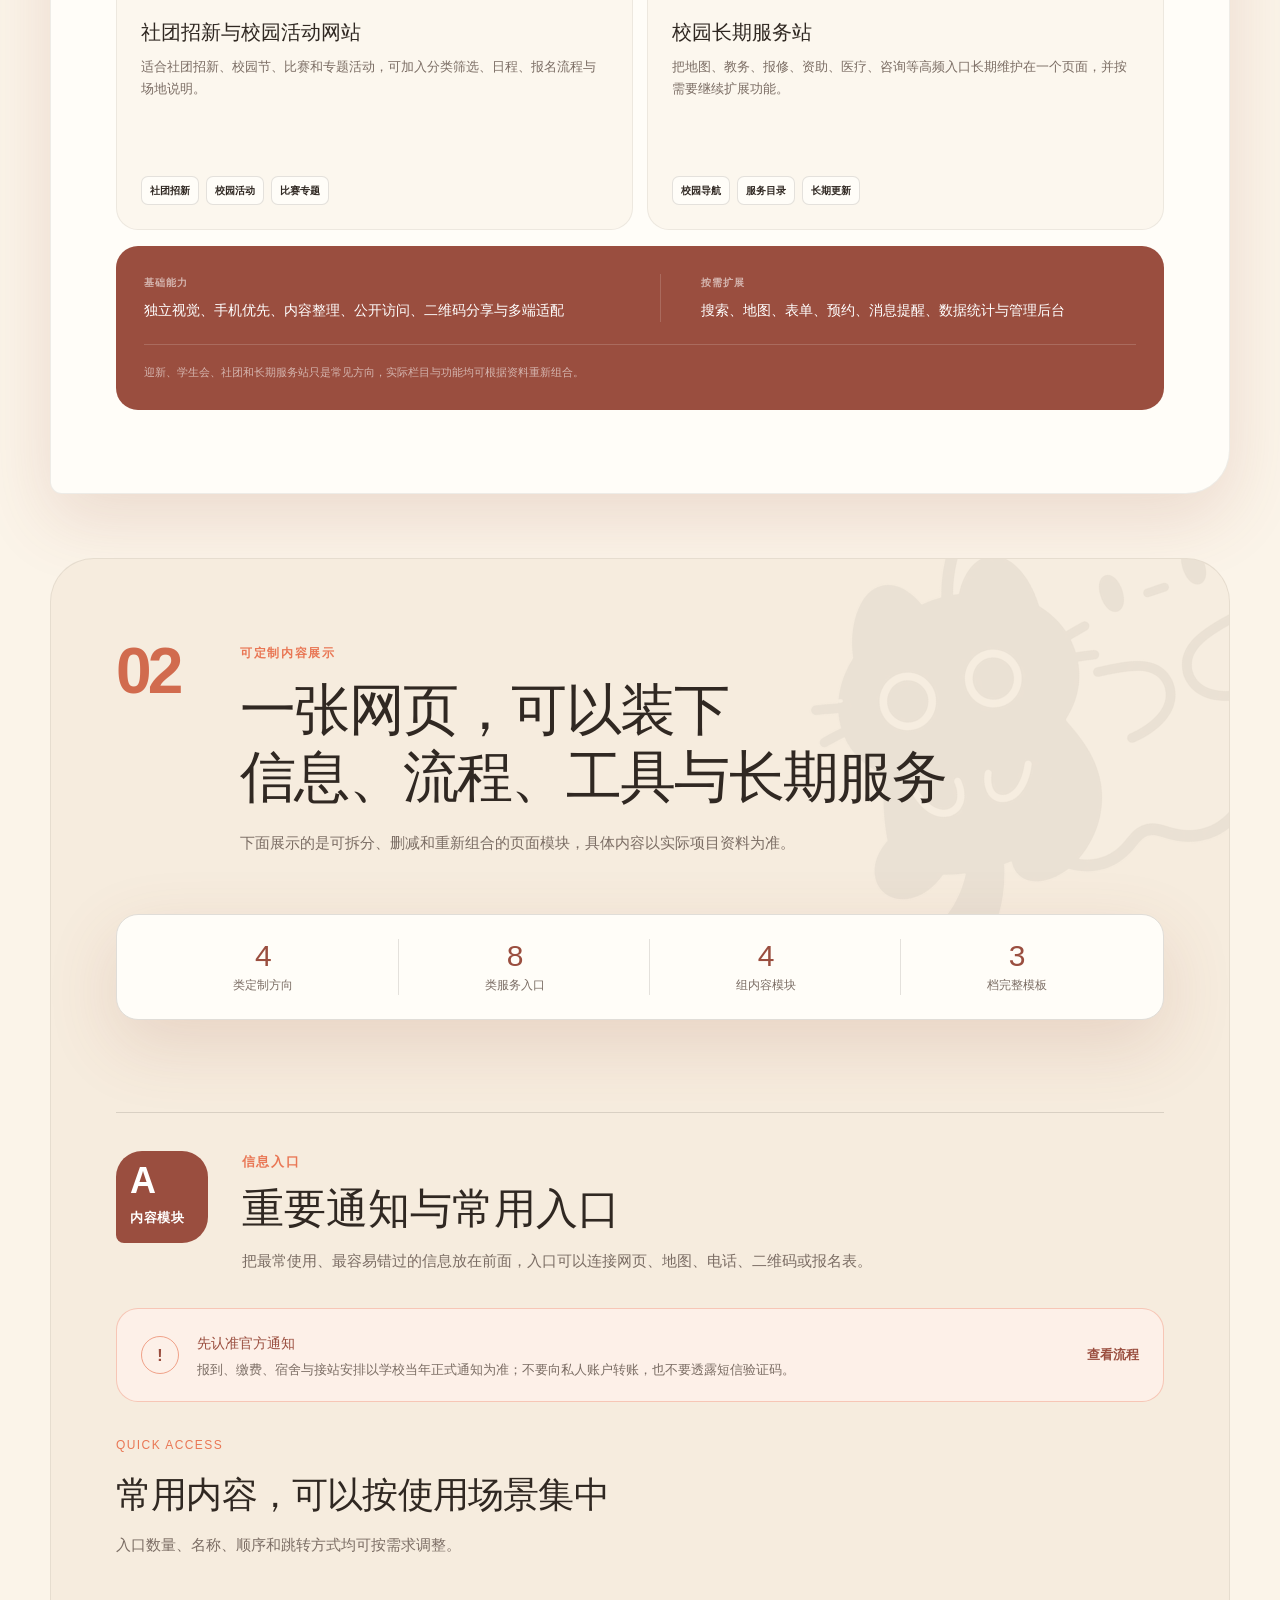
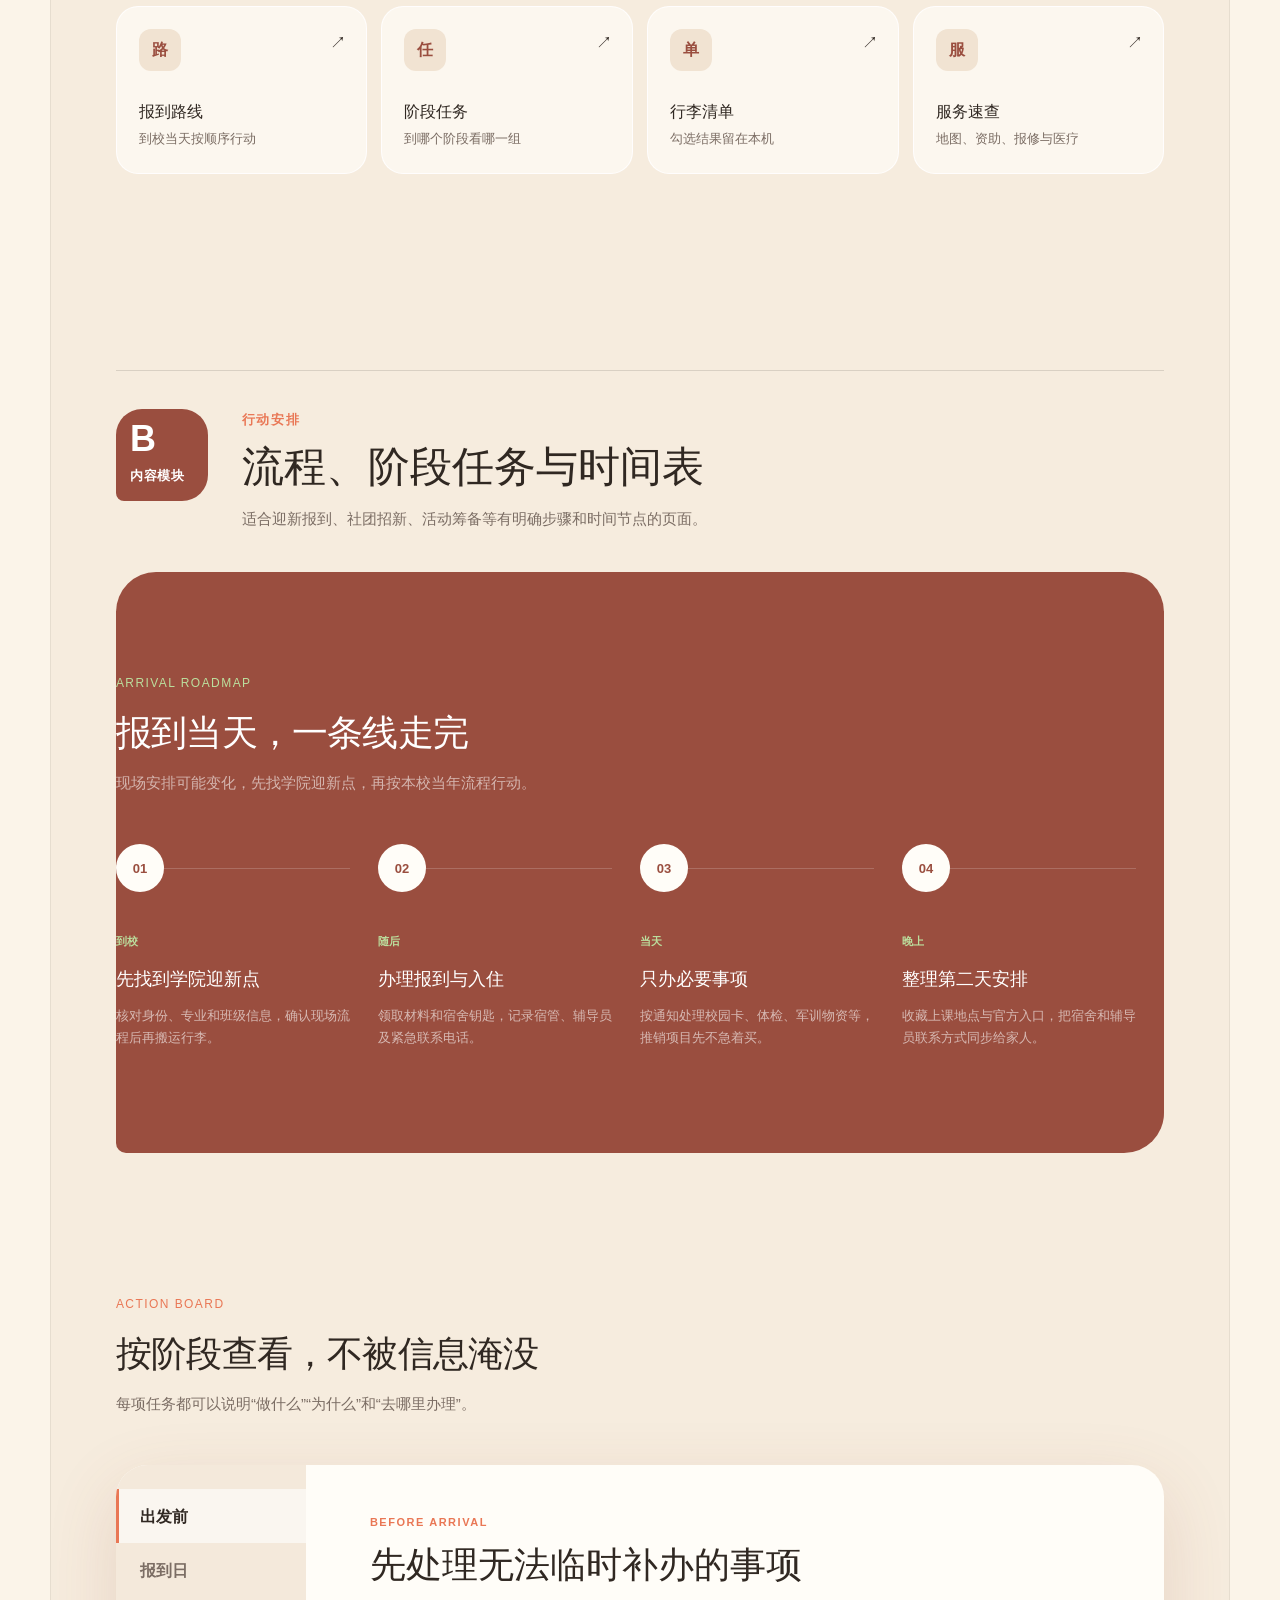
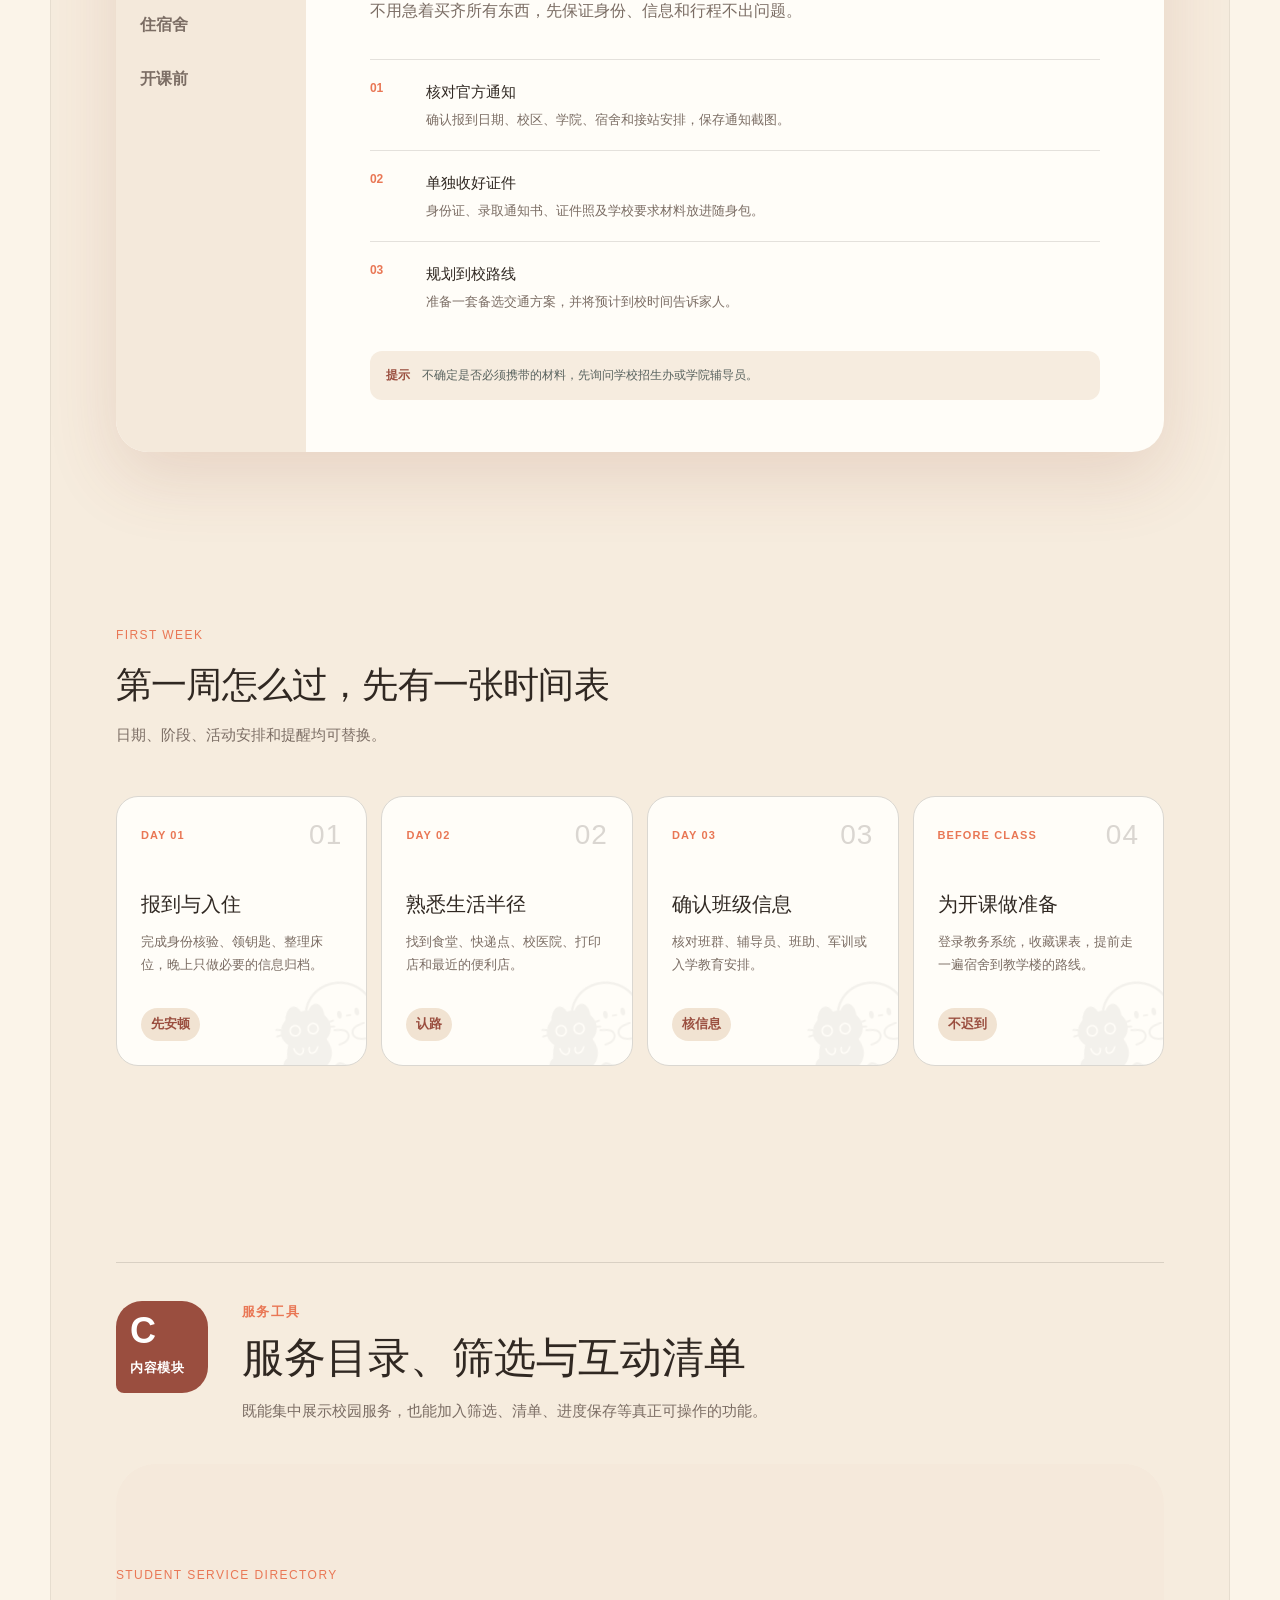
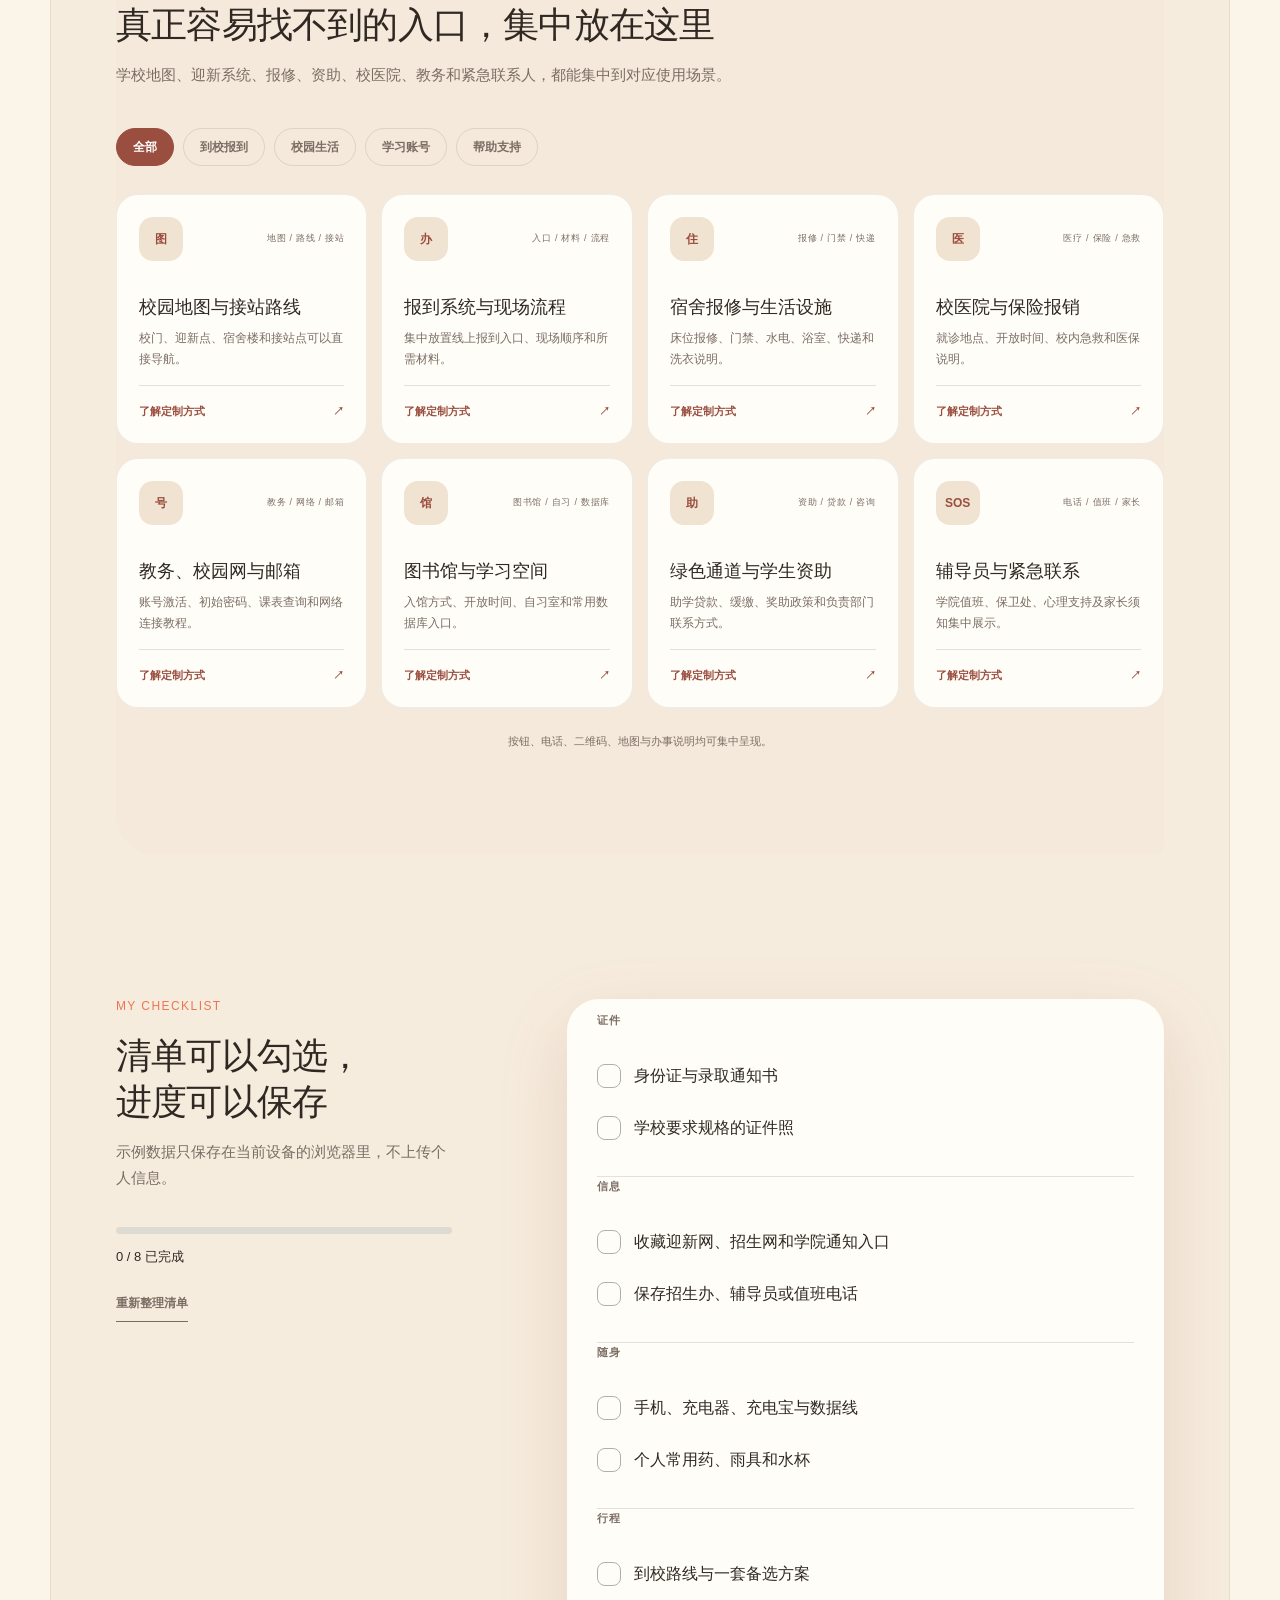
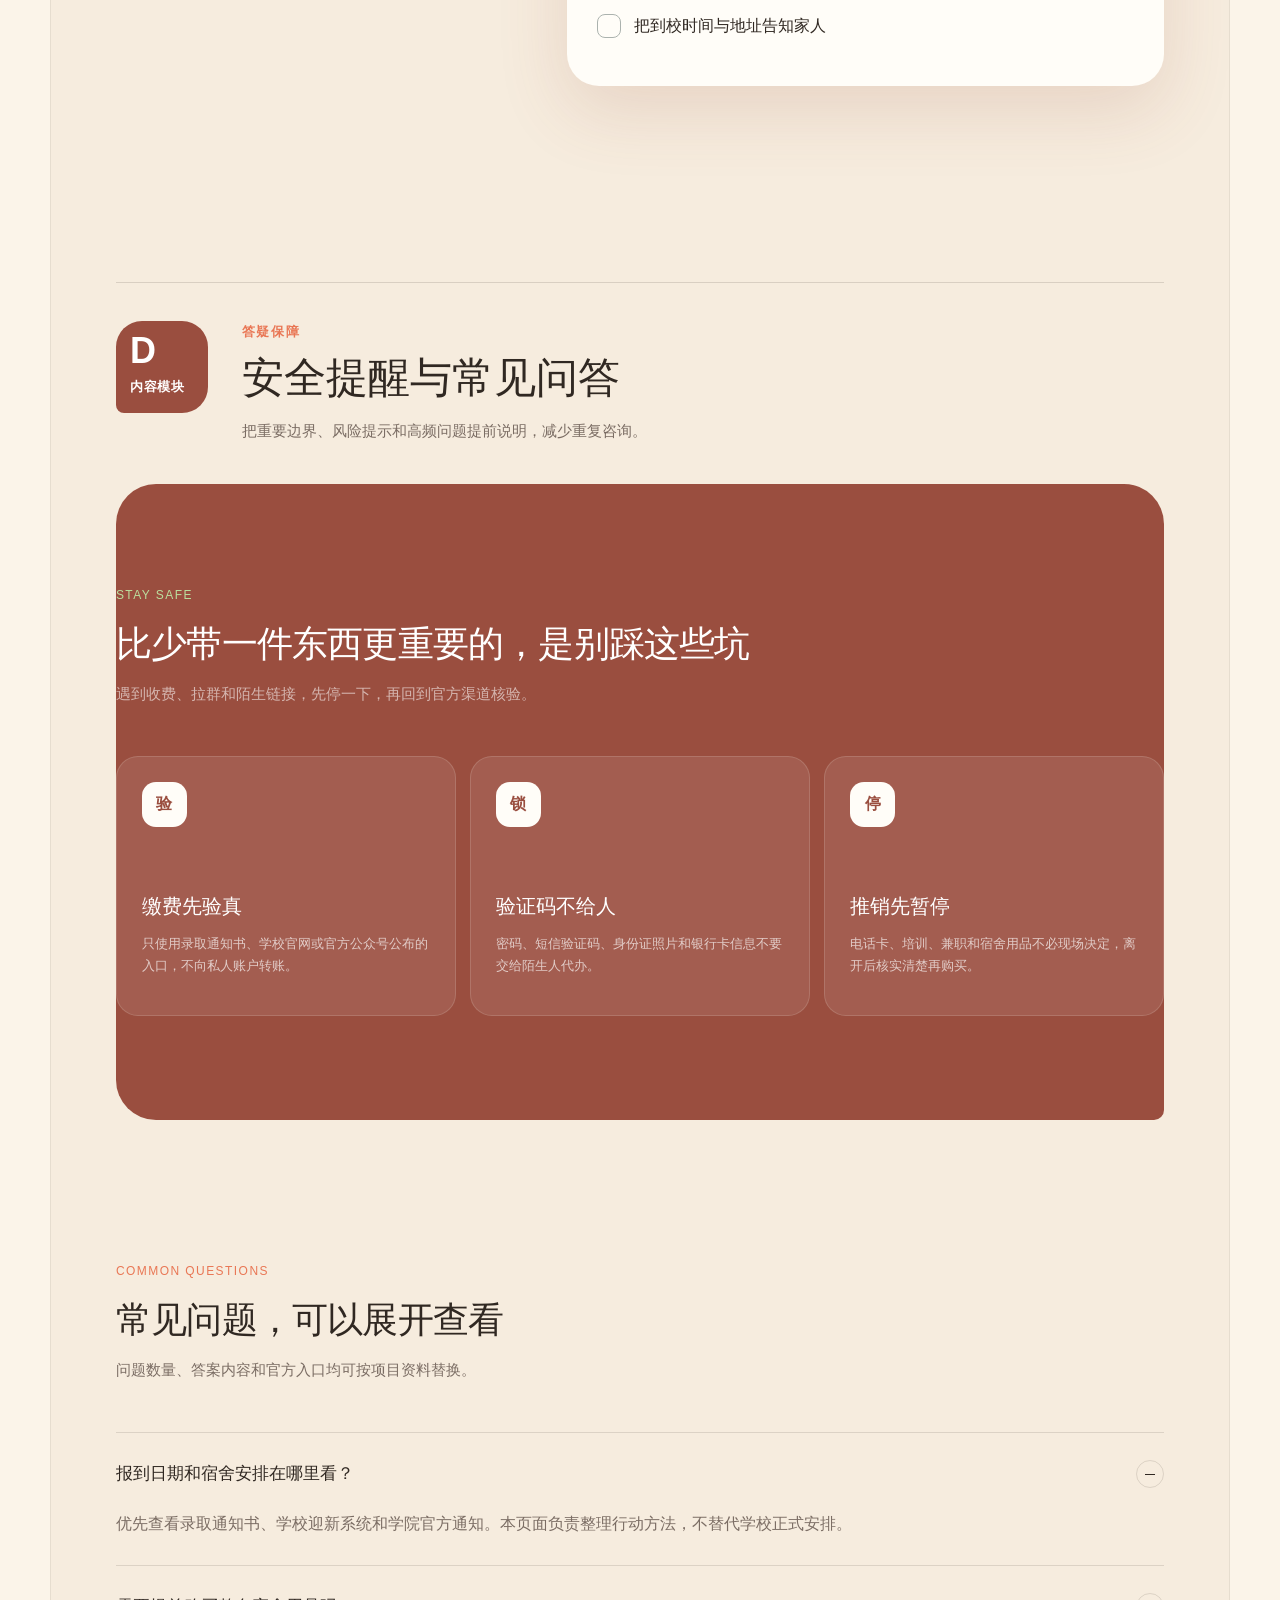
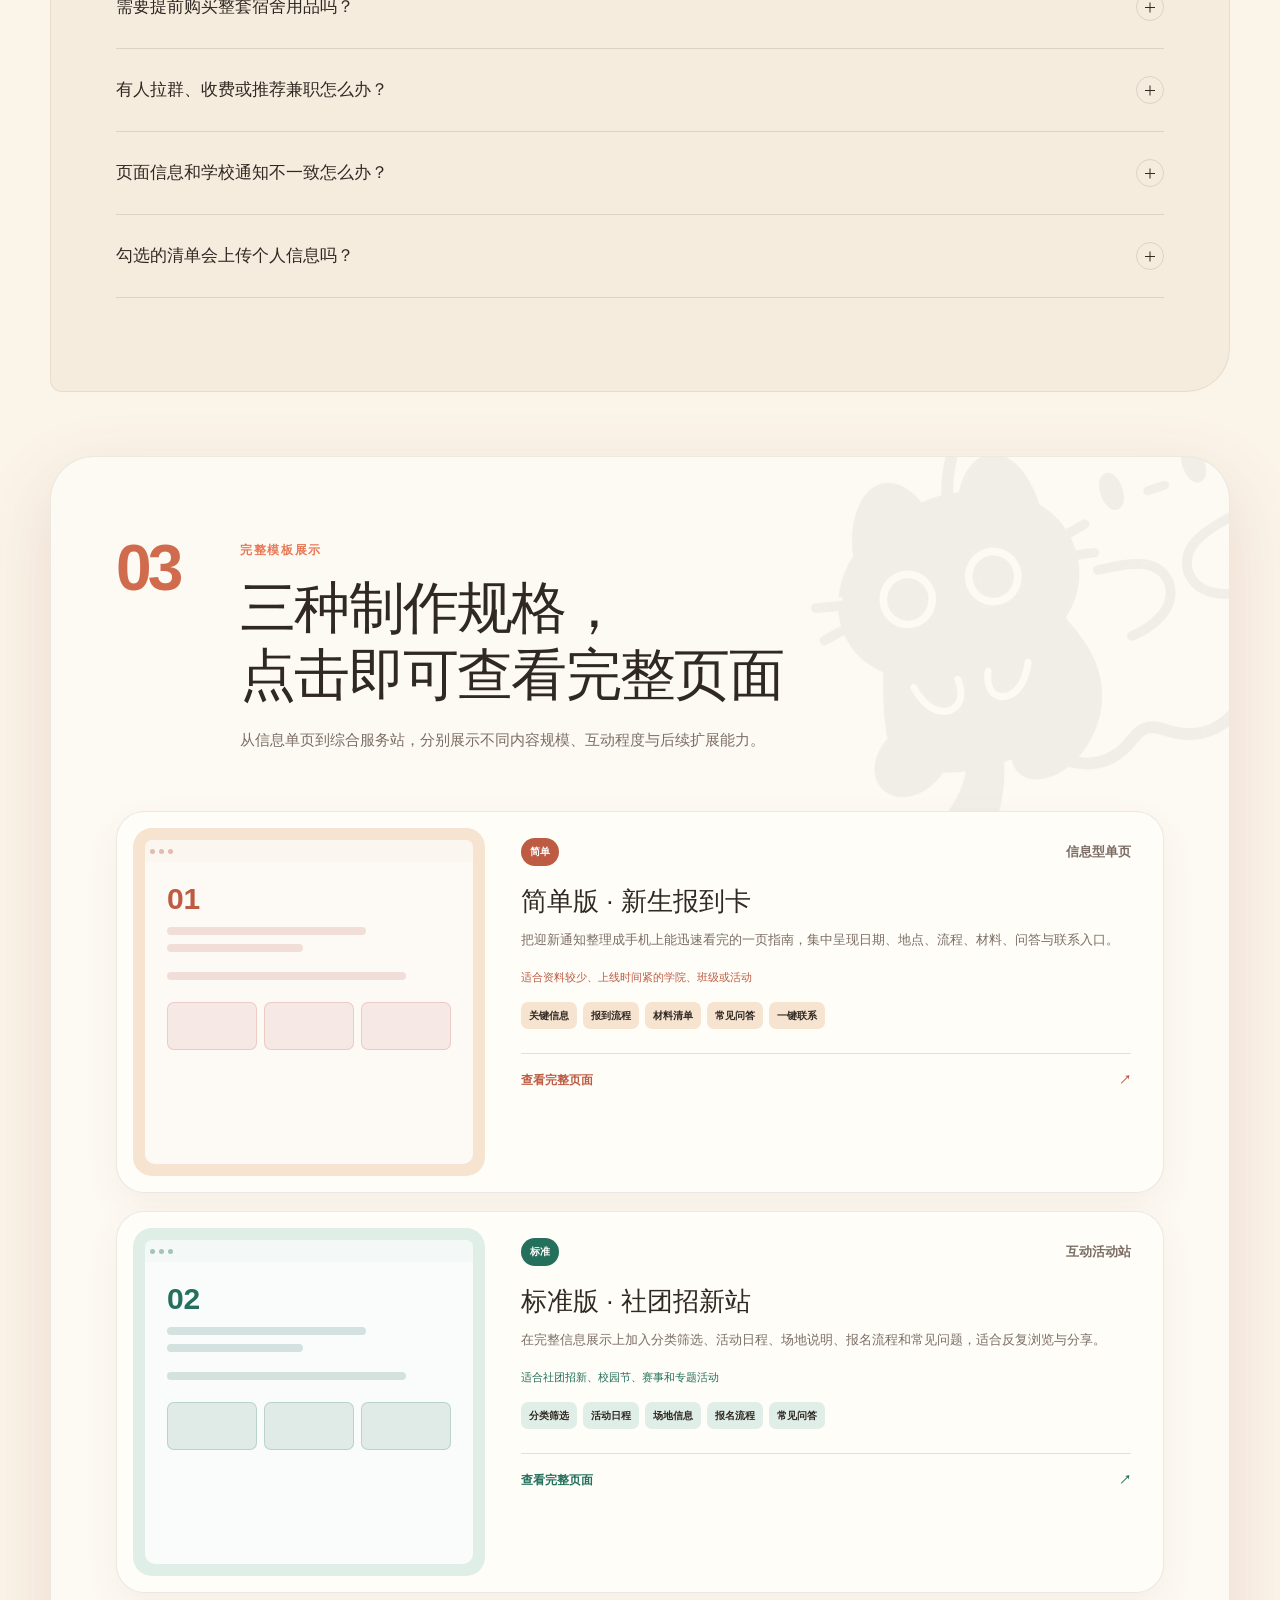
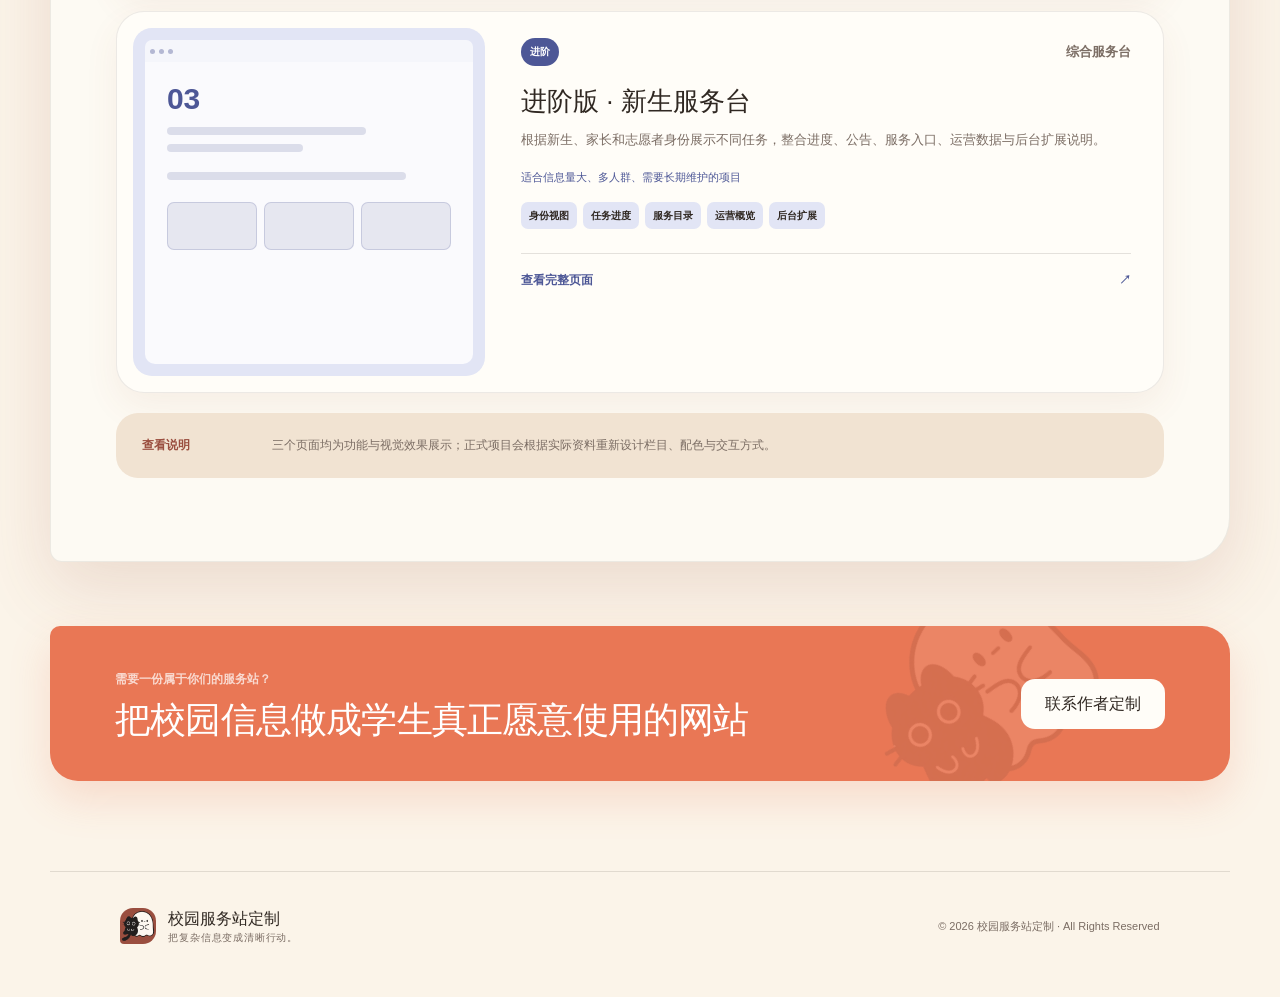
==== commit 6a9132bb: "fix: clarify homepage title hierarchy" ====
--- a/index.html
+++ b/index.html
@@ -13,8 +13,8 @@
     <meta property="og:type" content="website" />
     <title>校园服务站定制｜网站功能展示</title>
     <link rel="icon" href="assets/creator-logo-favicon.png" type="image/png" />
-    <link rel="stylesheet" href="styles.css?v=20260719-hierarchy" />
-    <script src="content.js?v=20260719-hierarchy" defer></script>
+    <link rel="stylesheet" href="styles.css?v=20260719-hierarchy2" />
+    <script src="content.js?v=20260719-hierarchy2" defer></script>
     <script src="app.js?v=20260719-lite" defer></script>
   </head>
   <body>
@@ -94,7 +94,7 @@
           <span class="chapter-number">01</span>
           <div>
             <p>定制功能</p>
-            <h2 id="customize-title">从一次迎新，到长期校园服务，都可以单独定制</h2>
+            <h2 id="customize-title"><span class="chapter-title-line">从迎新到长期校园服务，</span><span class="chapter-title-line">都可以单独定制</span></h2>
             <span>根据面向人群、使用时间和资料规模重新规划页面，不用套固定栏目。</span>
           </div>
         </header>
@@ -117,7 +117,7 @@
           <span class="chapter-number">02</span>
           <div>
             <p>可定制内容展示</p>
-            <h2 id="content-showcase-title">一张网页里，可以放下信息、流程、工具和长期服务</h2>
+            <h2 id="content-showcase-title"><span class="chapter-title-line">一张网页，可以装下</span><span class="chapter-title-line">信息、流程、工具与长期服务</span></h2>
             <span>下面展示的是可拆分、删减和重新组合的页面模块，具体内容以实际项目资料为准。</span>
           </div>
         </header>
@@ -125,9 +125,12 @@
         <section class="capability-ribbon reveal" aria-label="网站能力概览" data-highlights></section>
 
         <div class="module-heading reveal">
-          <span>内容模块 A</span>
-          <h3>重要通知与常用入口</h3>
-          <p>把最常使用、最容易错过的信息放在前面，入口可以连接网页、地图、电话、二维码或报名表。</p>
+          <div class="module-badge"><b>A</b><span>内容模块</span></div>
+          <div class="module-heading-copy">
+            <small>信息入口</small>
+            <h3>重要通知与常用入口</h3>
+            <p>把最常使用、最容易错过的信息放在前面，入口可以连接网页、地图、电话、二维码或报名表。</p>
+          </div>
         </div>
         <section class="notice-wrap reveal" data-notice-wrap>
           <div class="notice-icon" aria-hidden="true">!</div>
@@ -147,9 +150,12 @@
         </section>
 
         <div class="module-heading reveal">
-          <span>内容模块 B</span>
-          <h3>流程、阶段任务与时间表</h3>
-          <p>适合迎新报到、社团招新、活动筹备等有明确步骤和时间节点的页面。</p>
+          <div class="module-badge"><b>B</b><span>内容模块</span></div>
+          <div class="module-heading-copy">
+            <small>行动安排</small>
+            <h3>流程、阶段任务与时间表</h3>
+            <p>适合迎新报到、社团招新、活动筹备等有明确步骤和时间节点的页面。</p>
+          </div>
         </div>
         <section class="section roadmap-section" id="roadmap" aria-labelledby="roadmap-title">
           <div class="section-heading light reveal">
@@ -180,9 +186,12 @@
         </section>
 
         <div class="module-heading reveal">
-          <span>内容模块 C</span>
-          <h3>服务入口与互动工具</h3>
-          <p>既能集中展示校园服务，也能加入筛选、清单、进度保存等真正可操作的功能。</p>
+          <div class="module-badge"><b>C</b><span>内容模块</span></div>
+          <div class="module-heading-copy">
+            <small>服务工具</small>
+            <h3>服务目录、筛选与互动清单</h3>
+            <p>既能集中展示校园服务，也能加入筛选、清单、进度保存等真正可操作的功能。</p>
+          </div>
         </div>
         <section class="section service-directory-section" id="services" aria-labelledby="services-title">
           <div class="section-heading service-heading reveal">
@@ -209,9 +218,12 @@
         </section>
 
         <div class="module-heading reveal">
-          <span>内容模块 D</span>
-          <h3>安全提醒与常见问答</h3>
-          <p>把重要边界、风险提示和高频问题提前说明，减少重复咨询。</p>
+          <div class="module-badge"><b>D</b><span>内容模块</span></div>
+          <div class="module-heading-copy">
+            <small>答疑保障</small>
+            <h3>安全提醒与常见问答</h3>
+            <p>把重要边界、风险提示和高频问题提前说明，减少重复咨询。</p>
+          </div>
         </div>
         <section class="section safety-section" id="safety" aria-labelledby="safety-title">
           <div class="section-heading light reveal">
@@ -236,7 +248,7 @@
           <span class="chapter-number">03</span>
           <div>
             <p>完整模板展示</p>
-            <h2 id="examples-title">三种制作规格，点击即可查看完整页面</h2>
+            <h2 id="examples-title"><span class="chapter-title-line">三种制作规格，</span><span class="chapter-title-line">点击即可查看完整页面</span></h2>
             <span>从信息单页到综合服务站，分别展示不同内容规模、互动程度与后续扩展能力。</span>
           </div>
         </header>
--- a/styles.css
+++ b/styles.css
@@ -501,7 +501,7 @@
 .chapter-types { background: var(--white); box-shadow: var(--shadow); }
 .chapter-content { background: color-mix(in srgb, var(--soft) 46%, var(--paper)); }
 .chapter-templates { background: color-mix(in srgb, var(--white) 88%, var(--soft)); box-shadow: var(--shadow); }
-.chapter-templates::after {
+.content-chapter::after {
   content: "";
   width: 610px;
   height: 610px;
@@ -515,20 +515,27 @@
   transform: rotate(-34deg) scale(.92);
   transition: transform .75s cubic-bezier(.2, .82, .24, 1), opacity .45s ease;
 }
-.chapter-templates:has(.chapter-heading.visible)::after { opacity: .055; transform: rotate(-18deg) scale(.98); }
+.content-chapter:has(.chapter-heading.visible)::after { opacity: .055; transform: rotate(-18deg) scale(.98); }
 .content-chapter > * { position: relative; z-index: 1; }
-.chapter-heading { margin-bottom: 58px; display: grid; grid-template-columns: 96px minmax(0, 820px); gap: 28px; align-items: start; }
+.chapter-heading { margin-bottom: 58px; display: grid; grid-template-columns: 96px minmax(0, 900px); gap: 28px; align-items: start; }
 .chapter-number { color: color-mix(in srgb, var(--accent) 70%, var(--brand)); font: 700 clamp(42px, 5vw, 68px)/.9 Arial, sans-serif; letter-spacing: -.06em; }
 .chapter-heading p { margin: 0 0 13px; color: var(--accent); font-size: 12px; font-weight: 800; letter-spacing: .14em; }
-.chapter-heading h2 { margin: 0; font-size: clamp(34px, 4.5vw, 56px); font-weight: 500; line-height: 1.2; letter-spacing: -.03em; }
+.chapter-heading h2 { margin: 0; font-size: clamp(34px, 4.5vw, 56px); font-weight: 500; line-height: 1.2; letter-spacing: -.03em; text-wrap: balance; }
+.chapter-title-line { display: block; }
 .chapter-heading div > span { max-width: 760px; margin-top: 18px; display: block; color: var(--muted); font-size: 15px; line-height: 1.8; }
 .site-type-grid { grid-template-columns: repeat(2, 1fr); }
 .site-type-grid .customization-card { min-height: 300px; }
-.module-heading { margin: 86px 0 6px; padding-top: 34px; display: grid; grid-template-columns: 130px minmax(0, 720px); gap: 8px 24px; border-top: 1px solid color-mix(in srgb, var(--ink) 12%, transparent); }
-.module-heading > span { grid-row: 1 / span 2; color: var(--brand); font-size: 11px; font-weight: 900; letter-spacing: .1em; }
-.module-heading h3 { margin: 0; font-size: clamp(25px, 3vw, 36px); font-weight: 500; line-height: 1.3; }
-.module-heading p { margin: 0; color: var(--muted); font-size: 13px; line-height: 1.75; }
+.module-heading { margin: 92px 0 18px; padding-top: 38px; display: grid; grid-template-columns: 96px minmax(0, 820px); gap: 30px; align-items: start; border-top: 1px solid color-mix(in srgb, var(--ink) 14%, transparent); }
+.module-badge { width: 92px; height: 92px; padding: 14px; display: grid; align-content: space-between; color: white; background: var(--brand); border-radius: 26px 26px 26px 8px; }
+.module-badge b { font: 700 36px/.9 Arial, sans-serif; }
+.module-badge span { font-size: 13px; font-weight: 800; letter-spacing: .06em; }
+.module-heading-copy { min-width: 0; }
+.module-heading-copy small { display: block; margin-bottom: 8px; color: var(--accent); font-size: 13px; font-weight: 800; letter-spacing: .12em; }
+.module-heading h3 { margin: 0; font-size: clamp(30px, 3.4vw, 42px); font-weight: 500; line-height: 1.28; text-wrap: balance; }
+.module-heading p { max-width: 780px; margin: 12px 0 0; color: var(--muted); font-size: 15px; line-height: 1.8; }
 .chapter-content > .section { padding-right: 0; padding-left: 0; }
+.chapter-content .section-heading h2, .chapter-content .checklist-intro h2 { font-size: clamp(27px, 3vw, 36px); text-wrap: balance; }
+.chapter-content .section-heading > span, .chapter-content .checklist-intro > span { font-size: 15px; line-height: 1.75; }
 .chapter-content > .capability-ribbon { margin: 0 0 68px; }
 .chapter-content > .notice-wrap { margin: 34px 0 0; }
 .chapter-content > .quick-section { padding-top: 36px; }
@@ -552,7 +559,7 @@
   .case-card.reveal:hover { transform: translateY(-7px) scale(1.035); }
   .contact-strip.reveal:hover { transform: scale(1.05); box-shadow: 0 28px 58px color-mix(in srgb, var(--accent) 28%, transparent); }
   .contact-strip:hover::after { opacity: .15; transform: translateY(-50%) rotate(0deg) scale(1.06); }
-  .chapter-templates:has(.chapter-heading.visible):hover::after { opacity: .065; transform: rotate(0deg) scale(1.03); }
+  .content-chapter:has(.chapter-heading.visible):hover::after { opacity: .065; transform: rotate(0deg) scale(1.03); }
 }
 
 .contact-page { min-height: 100vh; background: var(--paper); }
@@ -792,12 +799,16 @@
   .chapter-heading div > span { margin-top: 14px; font-size: 13px; }
   .site-type-grid { grid-template-columns: 1fr; }
   .module-heading { margin-top: 64px; padding-top: 25px; grid-template-columns: 1fr; gap: 8px; }
-  .module-heading > span { grid-row: auto; }
-  .module-heading h3 { font-size: 25px; }
+  .module-badge { width: max-content; height: auto; padding: 9px 13px; display: flex; align-items: center; gap: 9px; border-radius: 14px 14px 14px 5px; }
+  .module-badge b { font-size: 23px; }
+  .module-badge span { font-size: 13px; }
+  .module-heading-copy small { margin-top: 8px; font-size: 12px; }
+  .module-heading h3 { font-size: 28px; }
+  .module-heading p { margin-top: 10px; font-size: 14px; }
   .chapter-content > .capability-ribbon { margin: 0 0 52px; }
   .chapter-content > .notice-wrap { margin-top: 26px; }
   .chapter-templates.examples-section { padding-top: 50px; }
-  .chapter-templates::after { width: 330px; height: 330px; right: -105px; top: -70px; }
+  .content-chapter::after { width: 330px; height: 330px; right: -105px; top: -70px; }
   .case-card { max-width: none; padding: 14px 14px 24px; display: flex; flex-direction: column; }
   .case-preview { min-height: 190px; height: 190px; width: 100%; }
   .case-screen { height: 160px; }
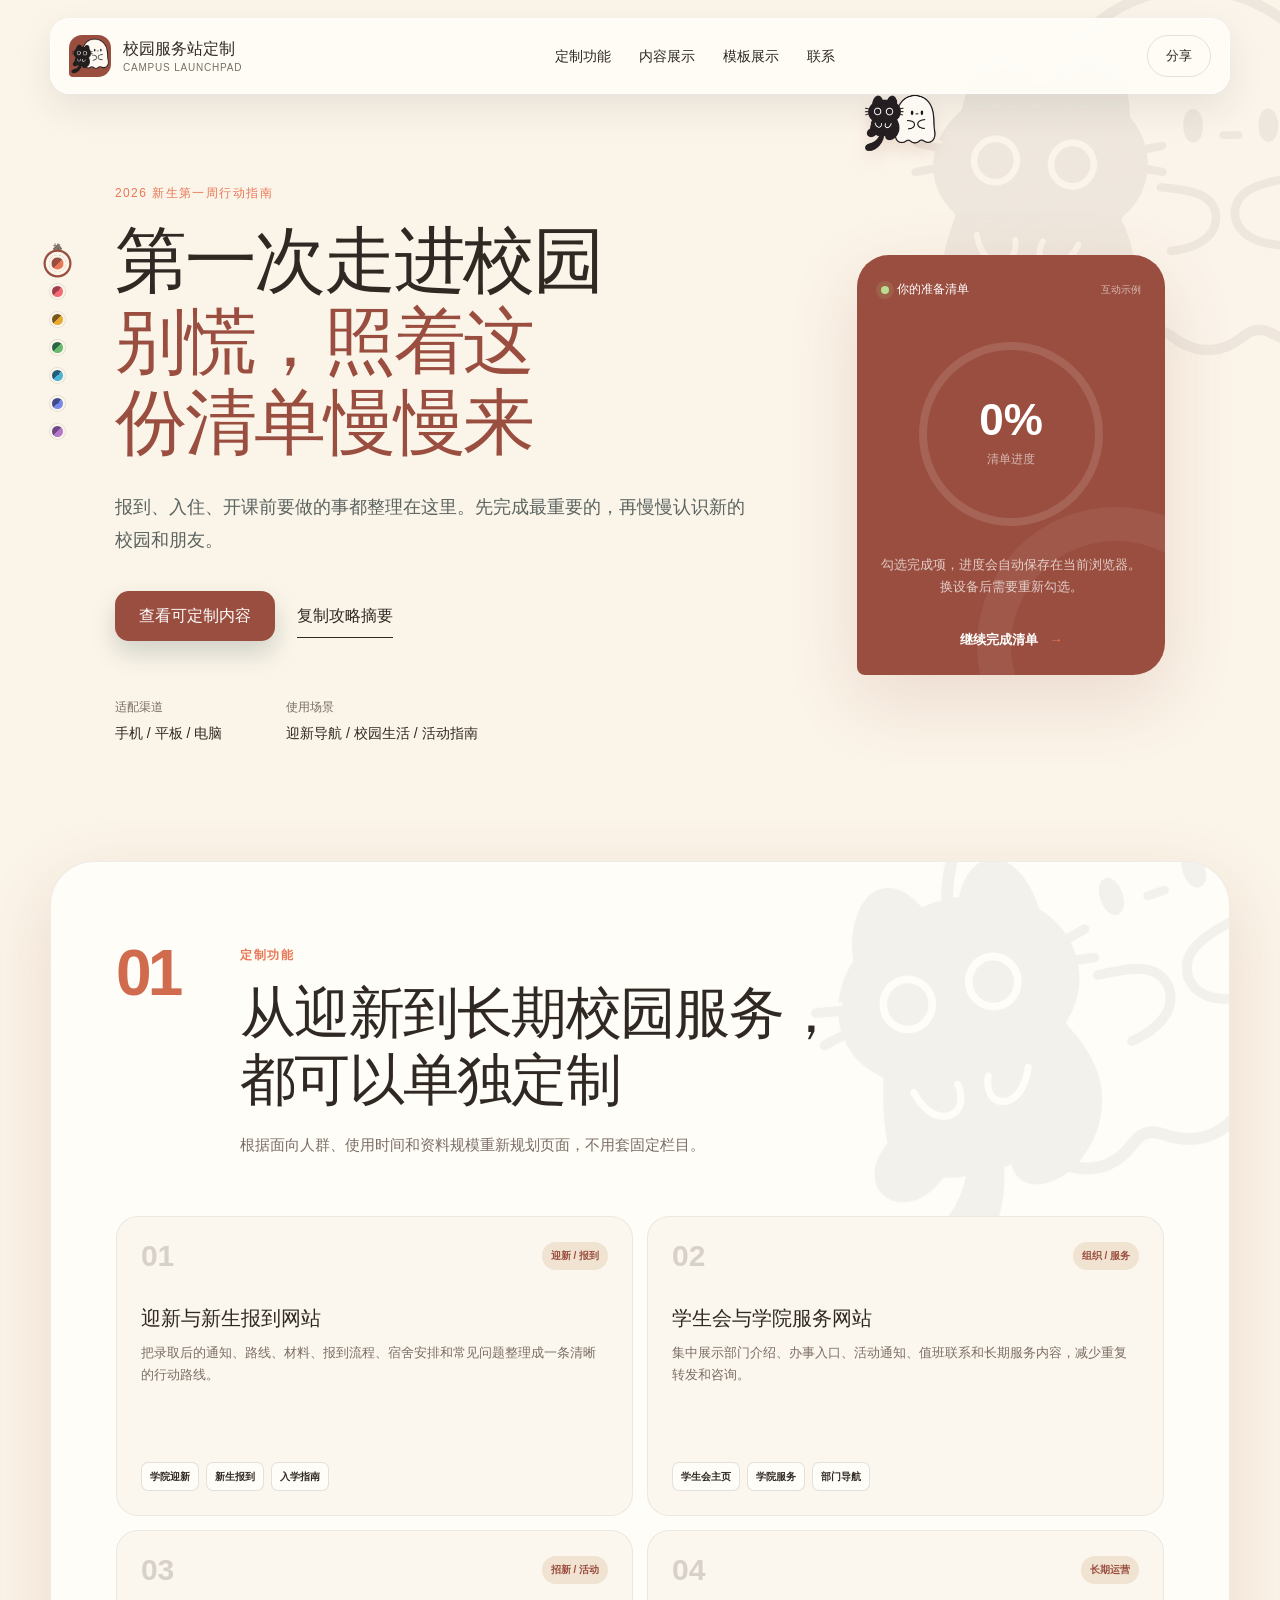
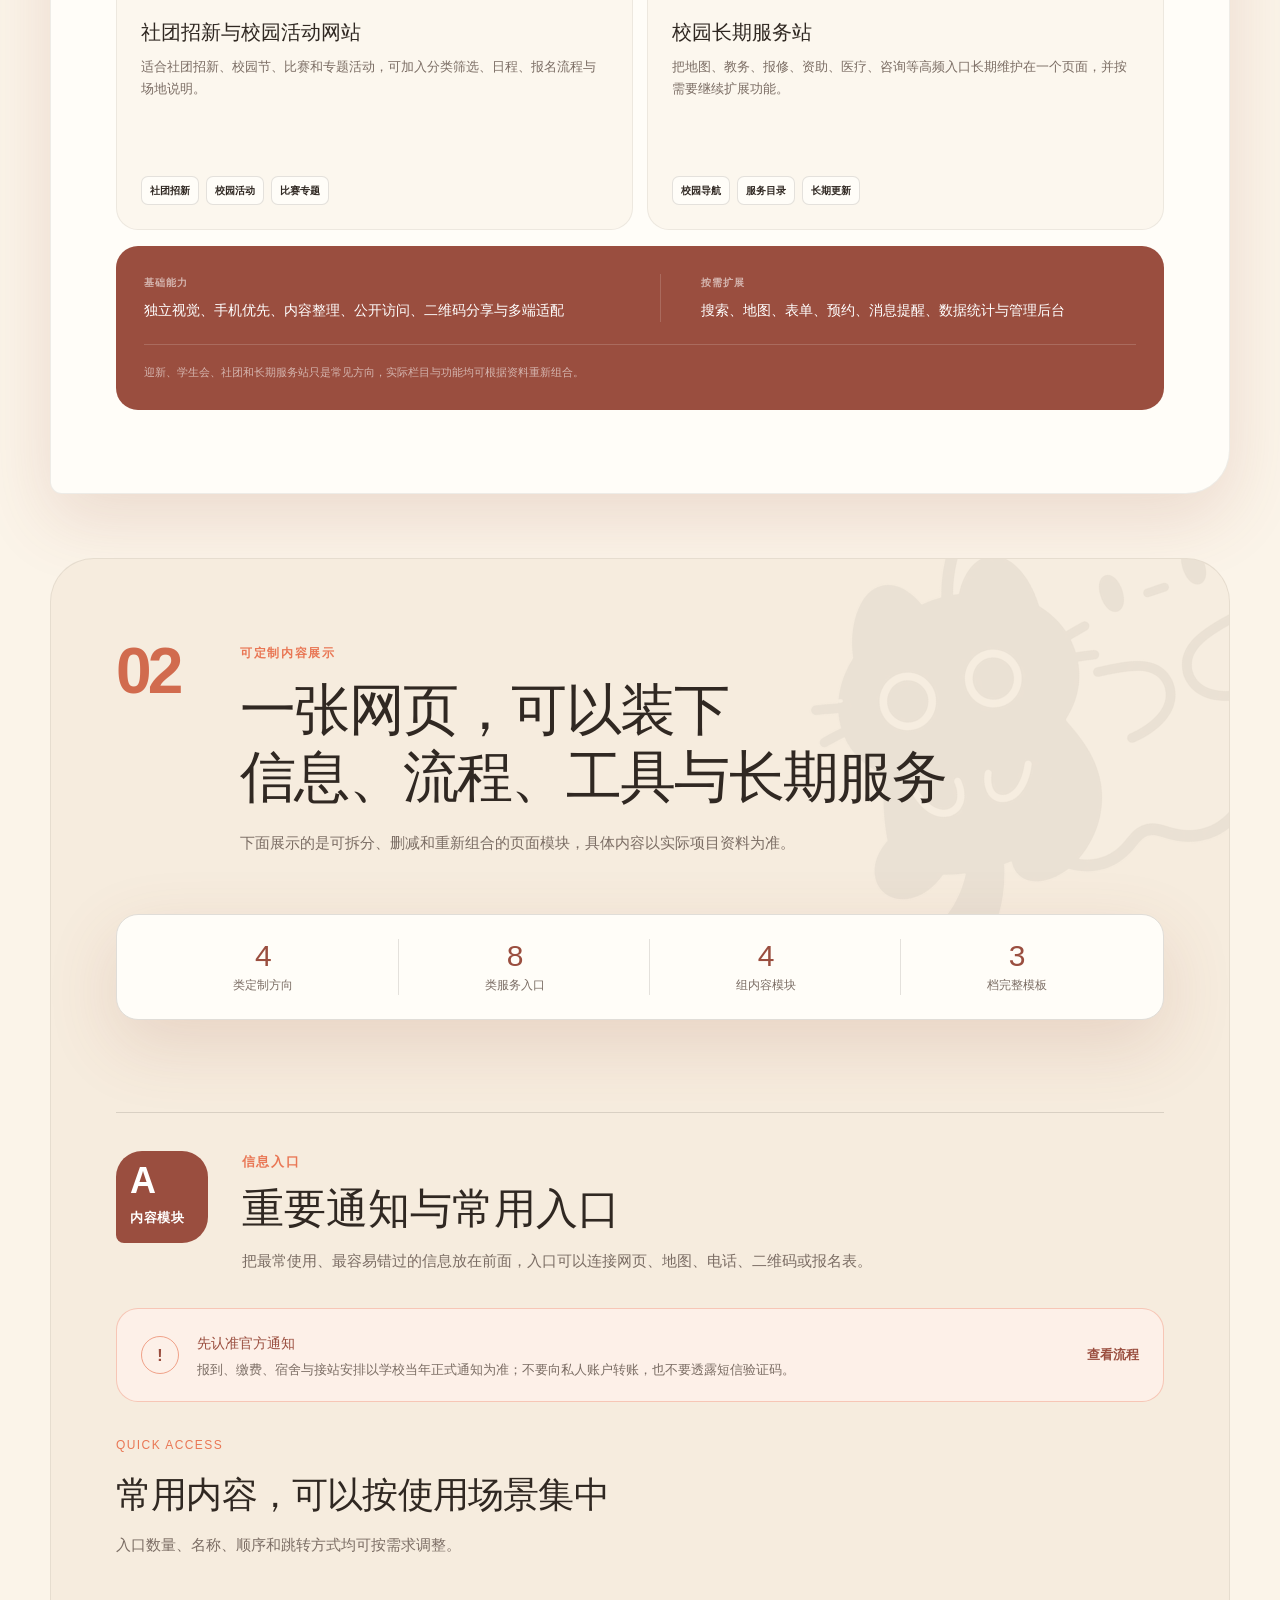
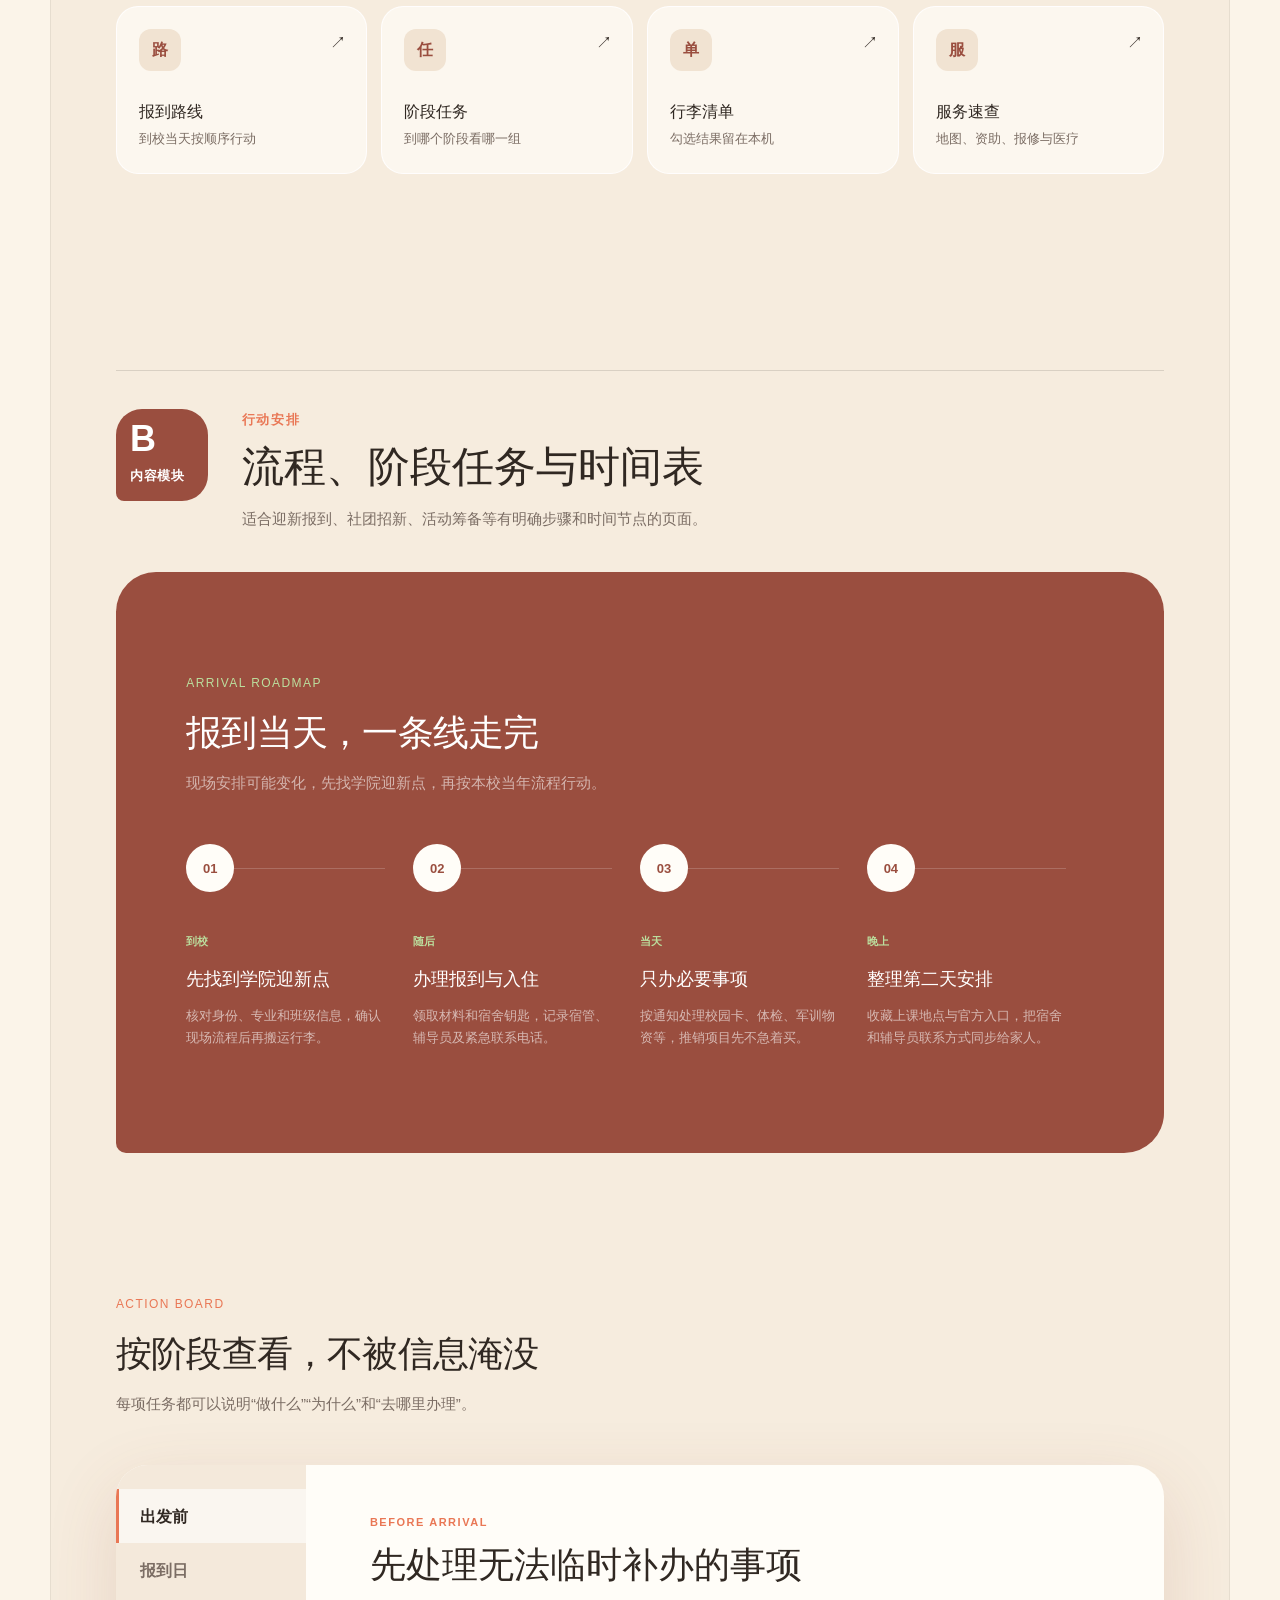
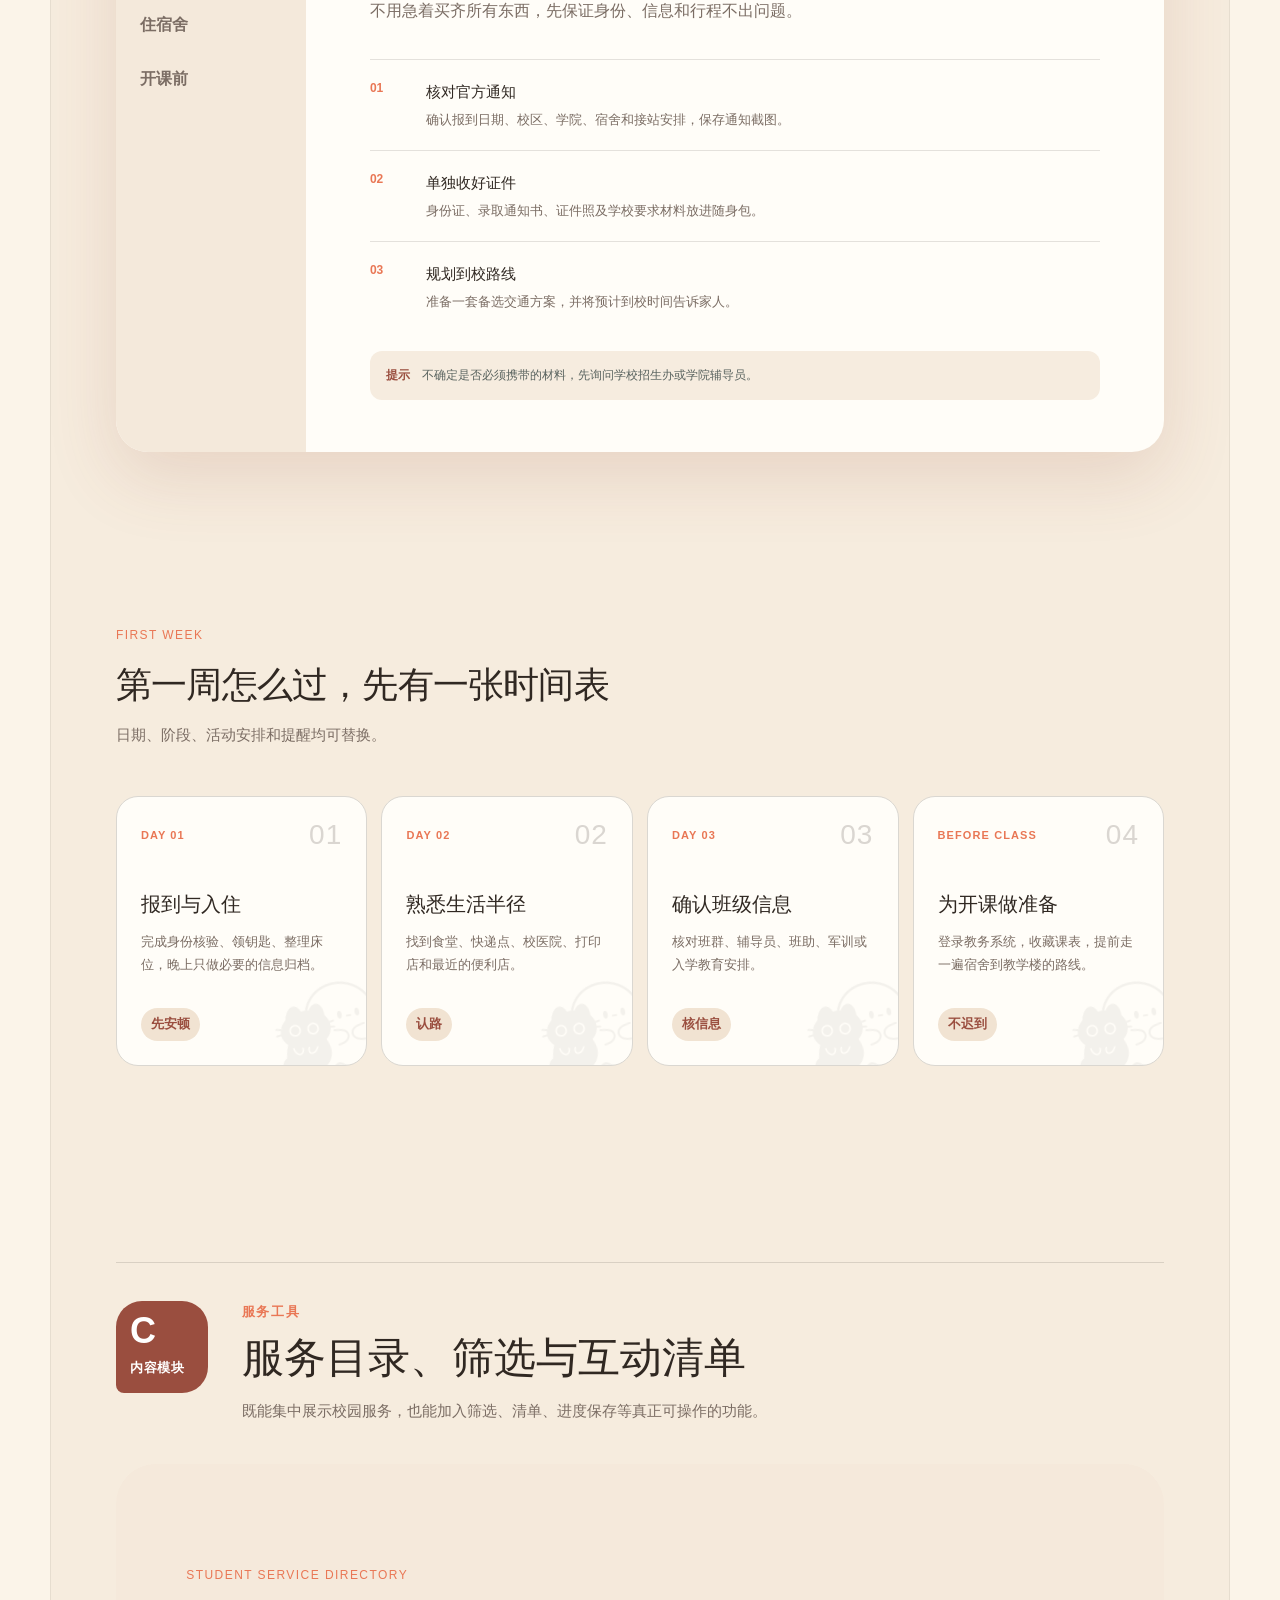
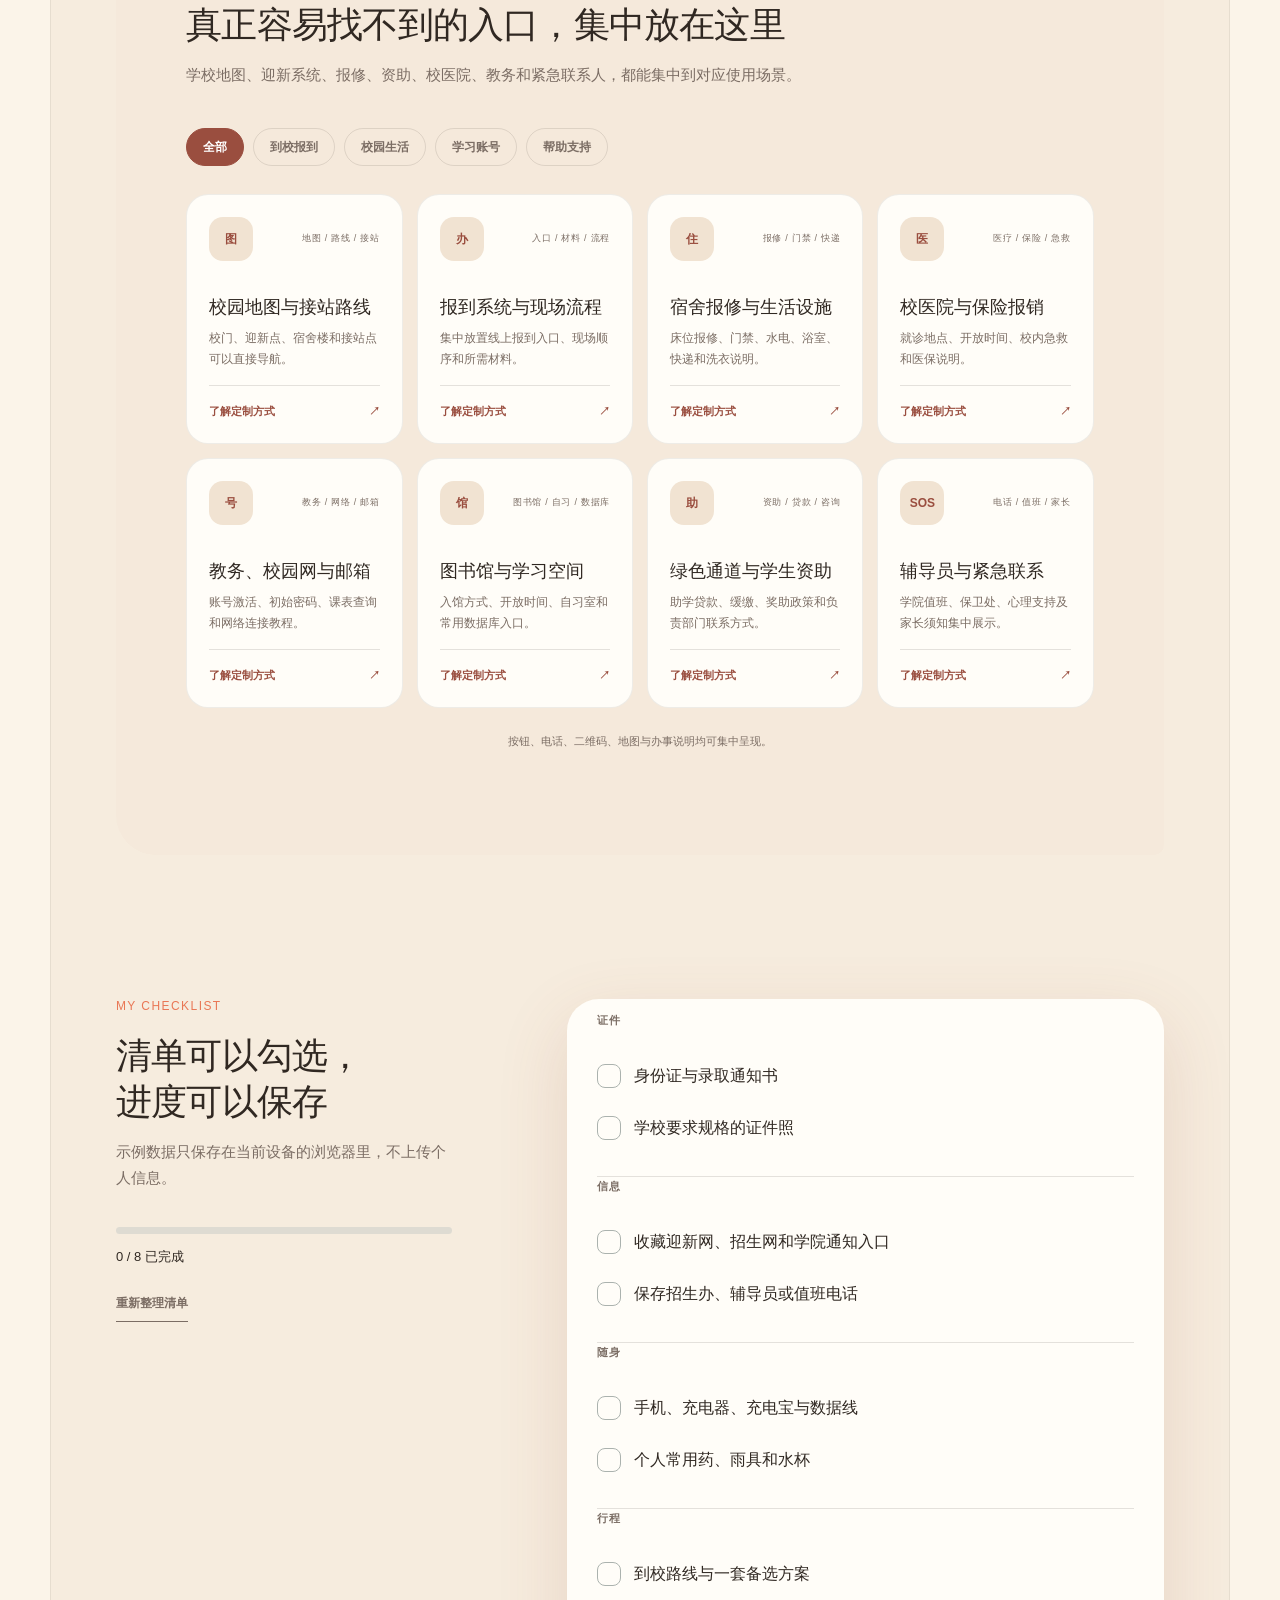
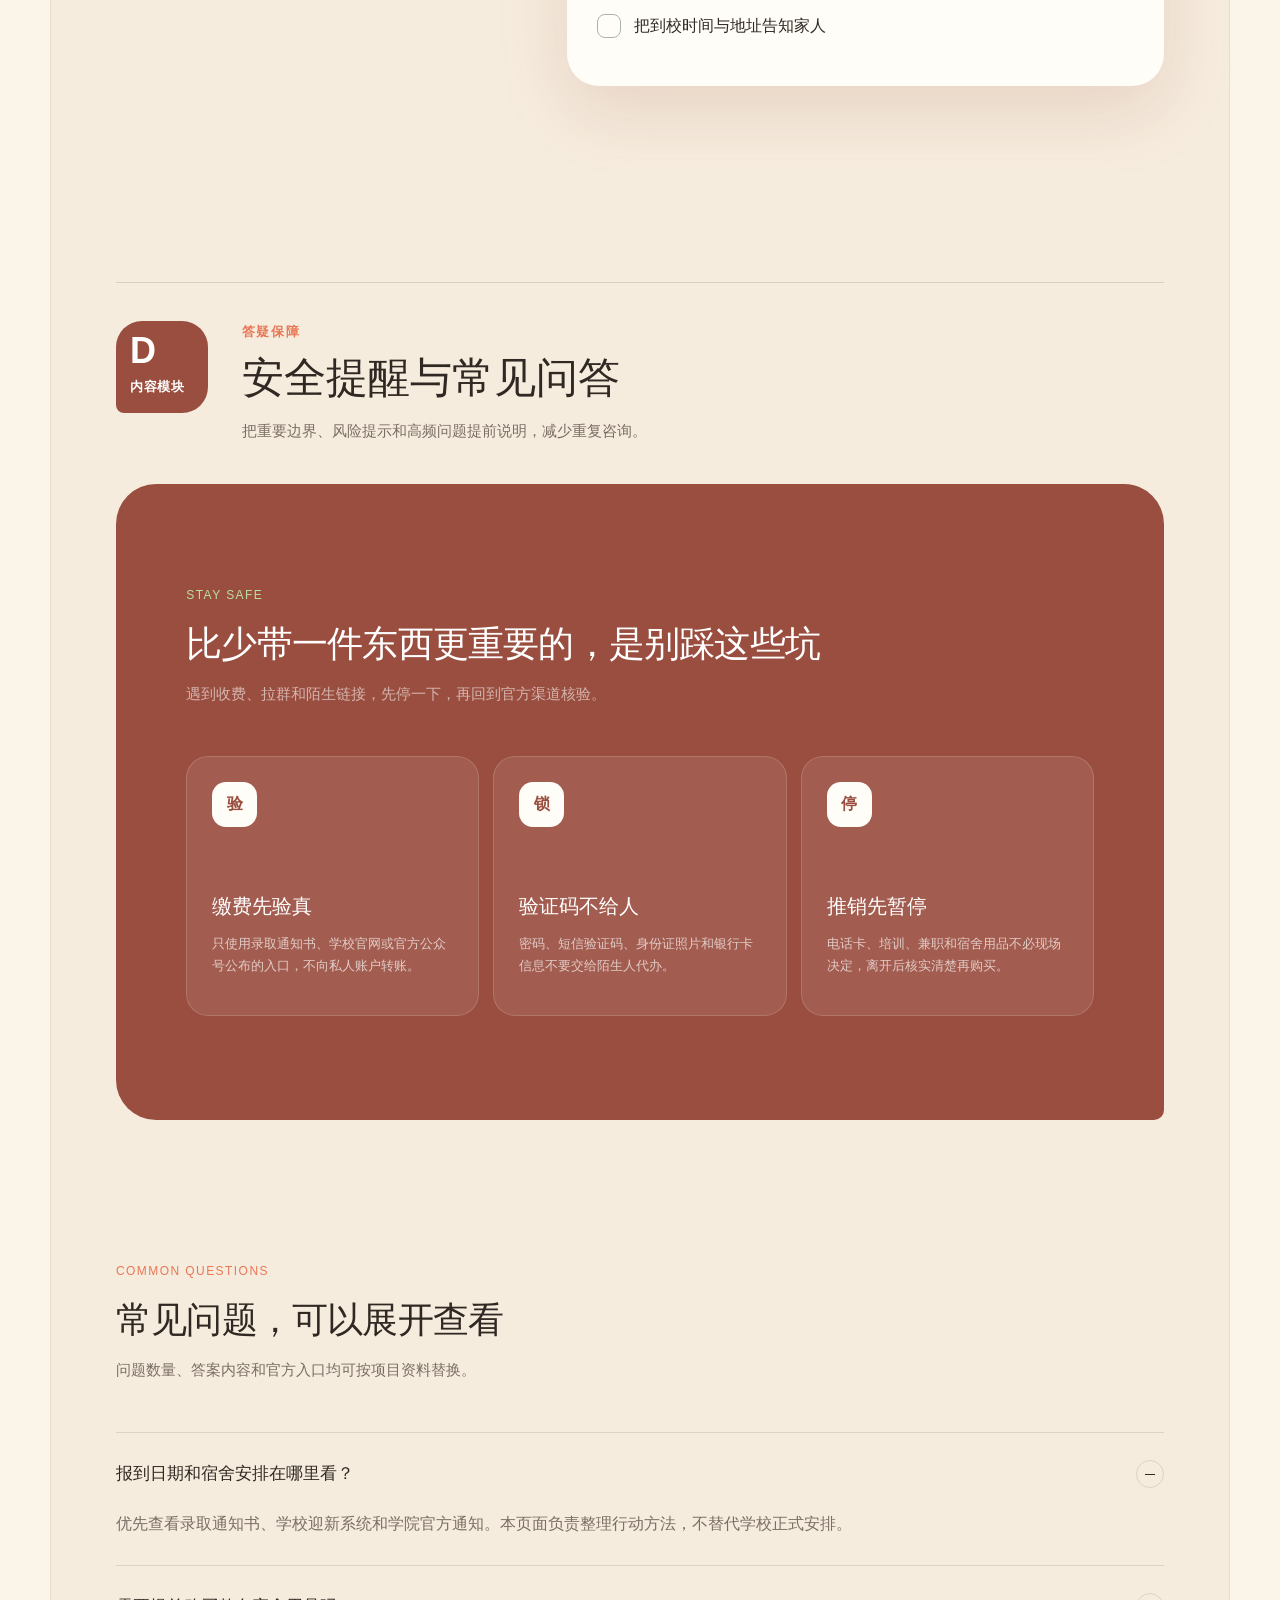
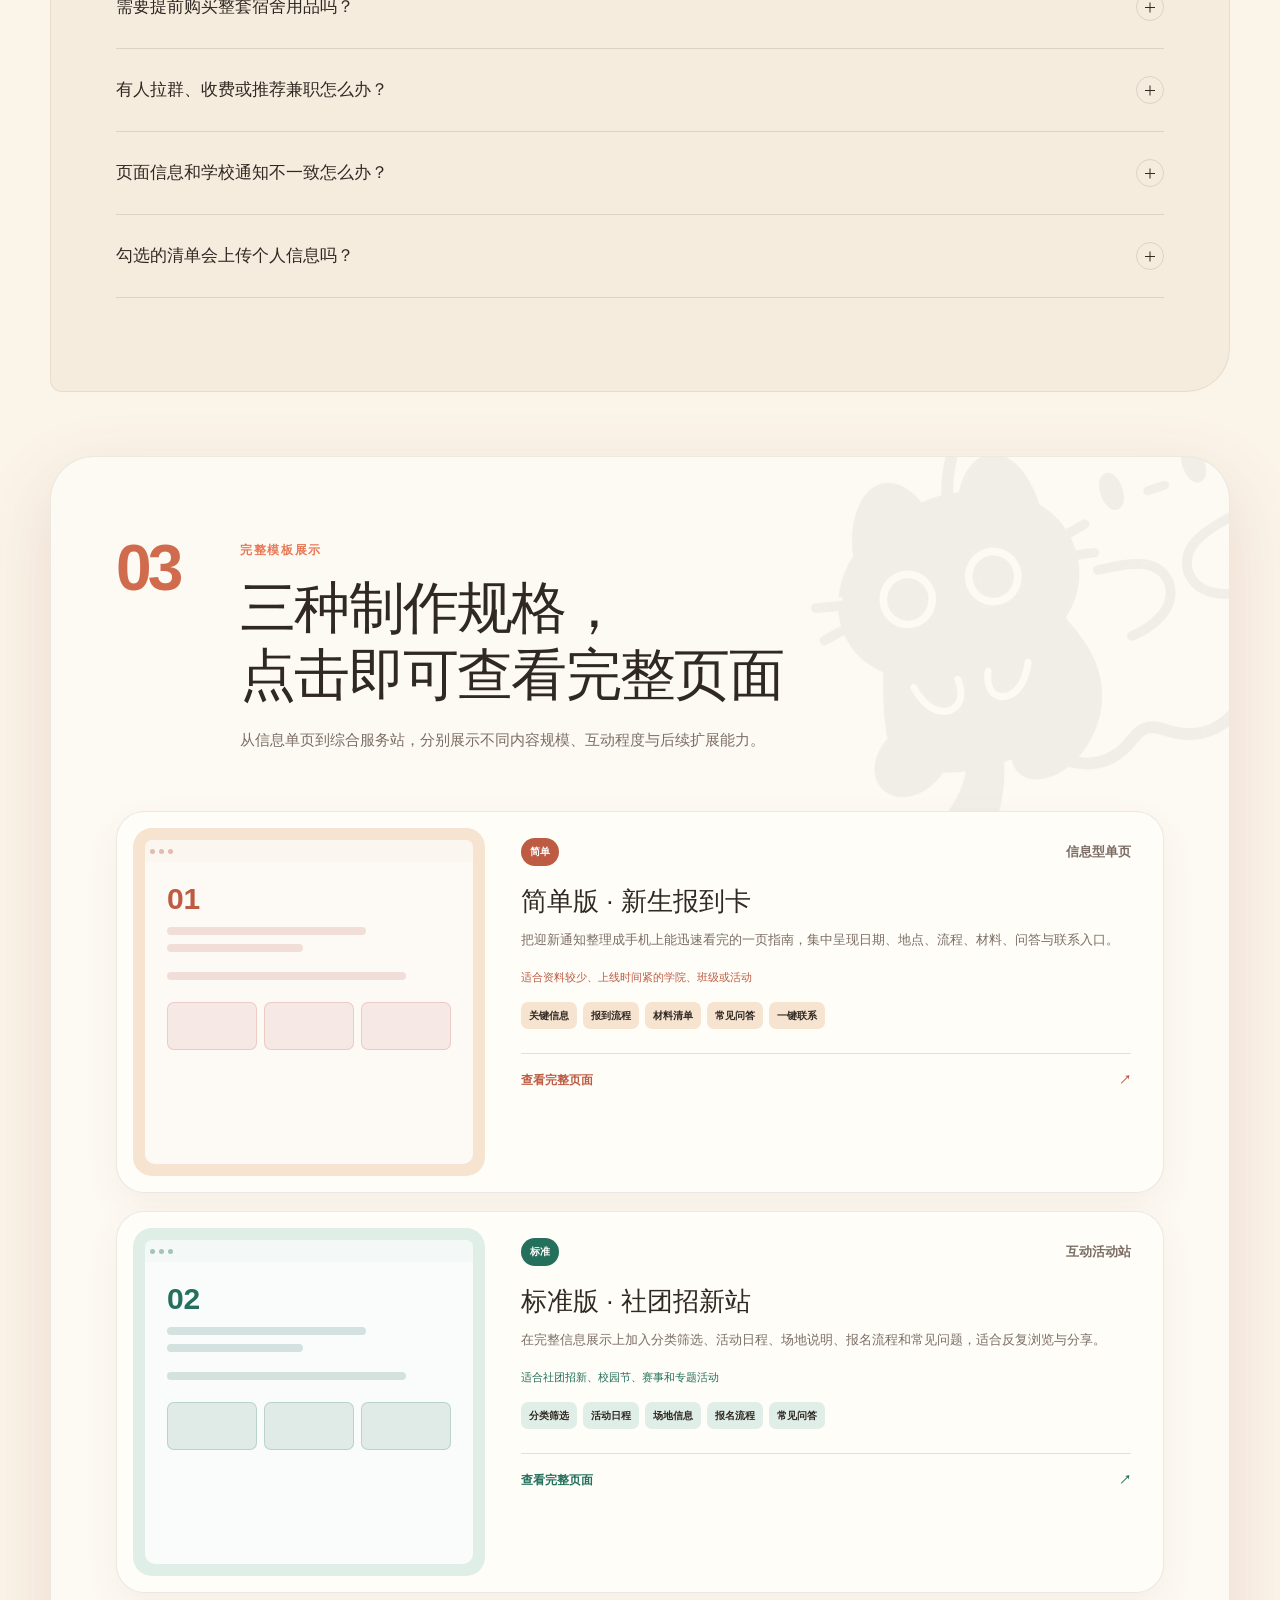
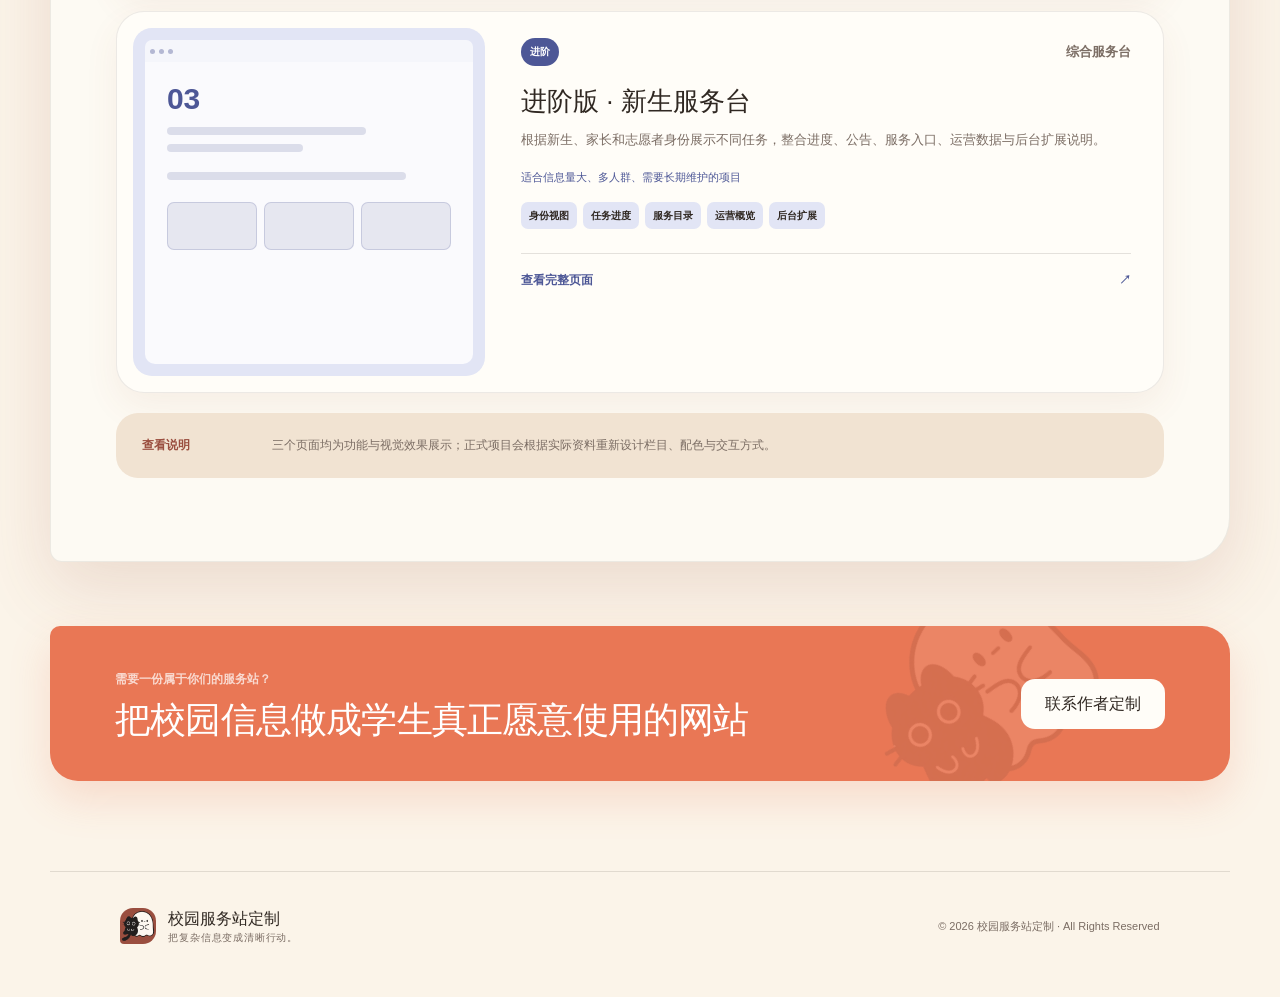
==== commit 9afa2d81: "fix: add padding to feature panels" ====
--- a/index.html
+++ b/index.html
@@ -13,7 +13,7 @@
     <meta property="og:type" content="website" />
     <title>校园服务站定制｜网站功能展示</title>
     <link rel="icon" href="assets/creator-logo-favicon.png" type="image/png" />
-    <link rel="stylesheet" href="styles.css?v=20260719-hierarchy2" />
+    <link rel="stylesheet" href="styles.css?v=20260719-spacing" />
     <script src="content.js?v=20260719-hierarchy2" defer></script>
     <script src="app.js?v=20260719-lite" defer></script>
   </head>
--- a/styles.css
+++ b/styles.css
@@ -534,6 +534,9 @@
 .module-heading h3 { margin: 0; font-size: clamp(30px, 3.4vw, 42px); font-weight: 500; line-height: 1.28; text-wrap: balance; }
 .module-heading p { max-width: 780px; margin: 12px 0 0; color: var(--muted); font-size: 15px; line-height: 1.8; }
 .chapter-content > .section { padding-right: 0; padding-left: 0; }
+.chapter-content > .roadmap-section,
+.chapter-content > .service-directory-section,
+.chapter-content > .safety-section { padding-right: clamp(28px, 5.5vw, 72px); padding-left: clamp(28px, 5.5vw, 72px); }
 .chapter-content .section-heading h2, .chapter-content .checklist-intro h2 { font-size: clamp(27px, 3vw, 36px); text-wrap: balance; }
 .chapter-content .section-heading > span, .chapter-content .checklist-intro > span { font-size: 15px; line-height: 1.75; }
 .chapter-content > .capability-ribbon { margin: 0 0 68px; }
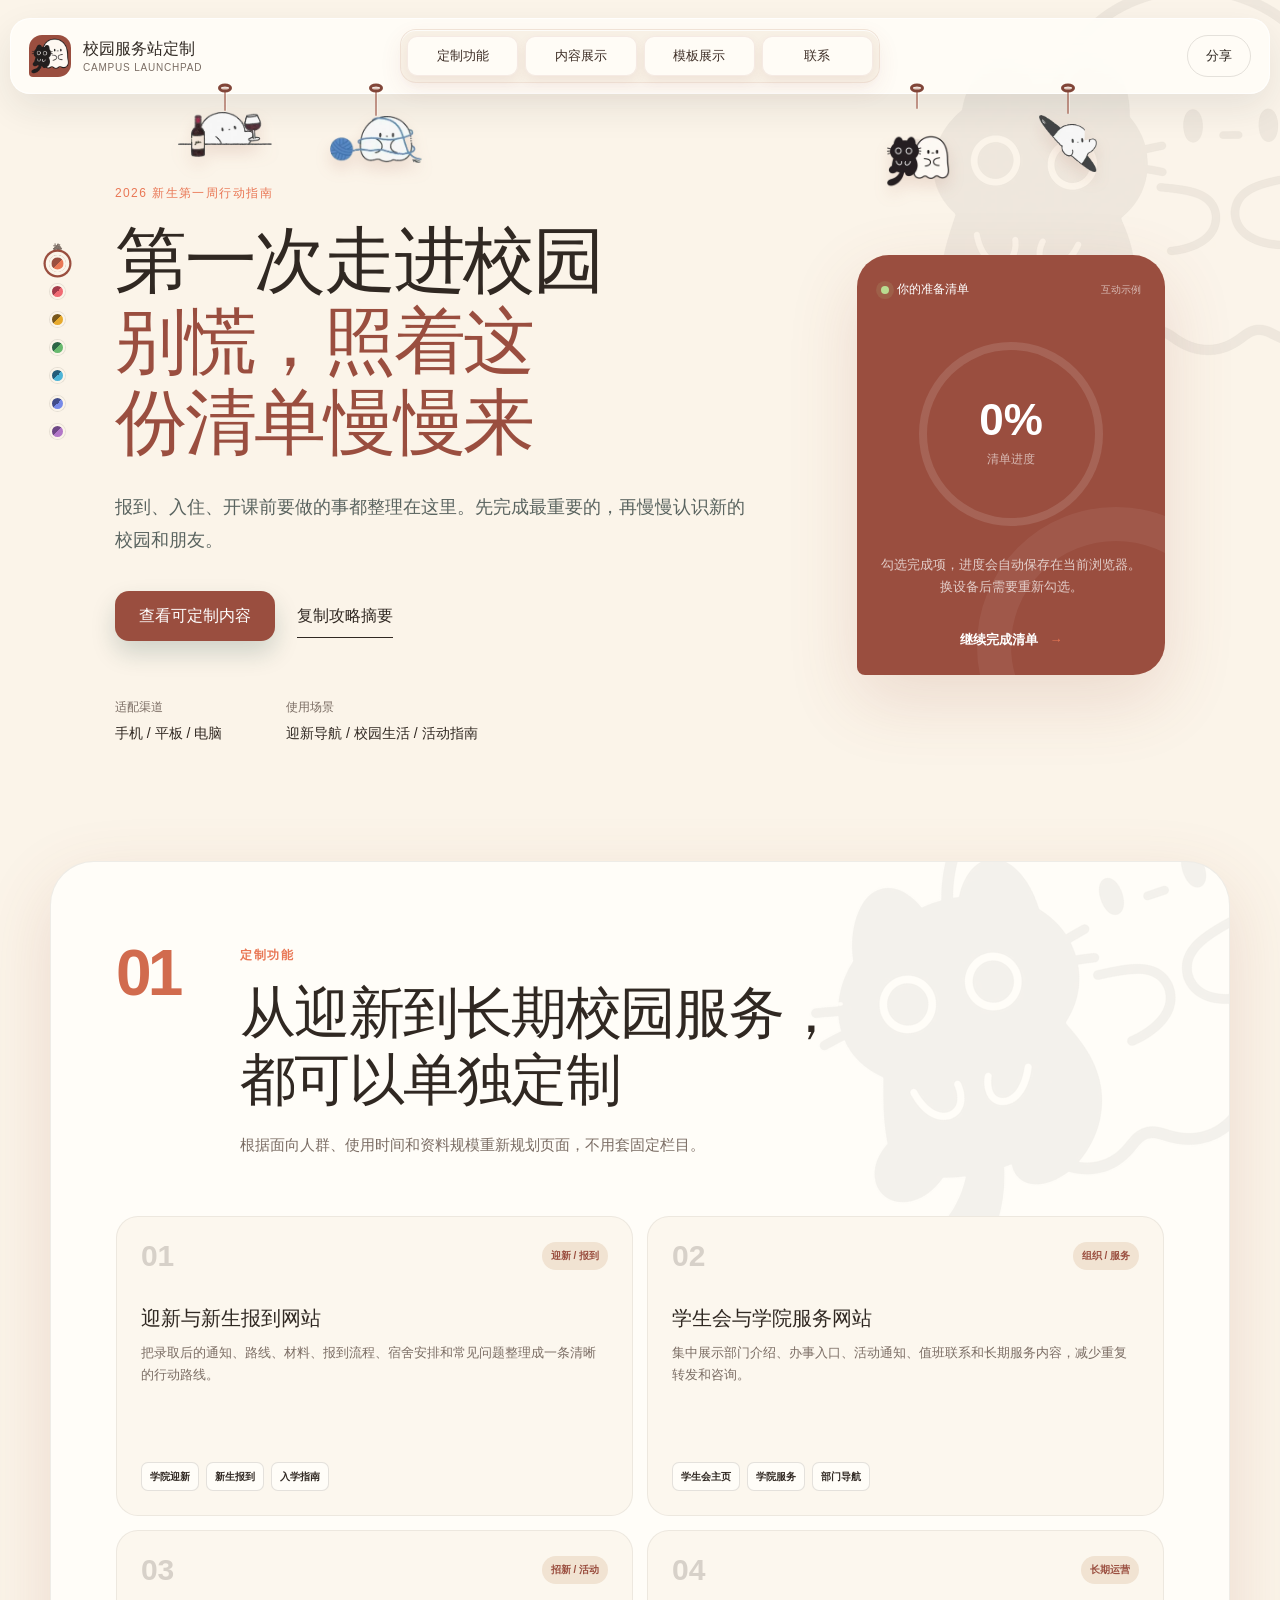
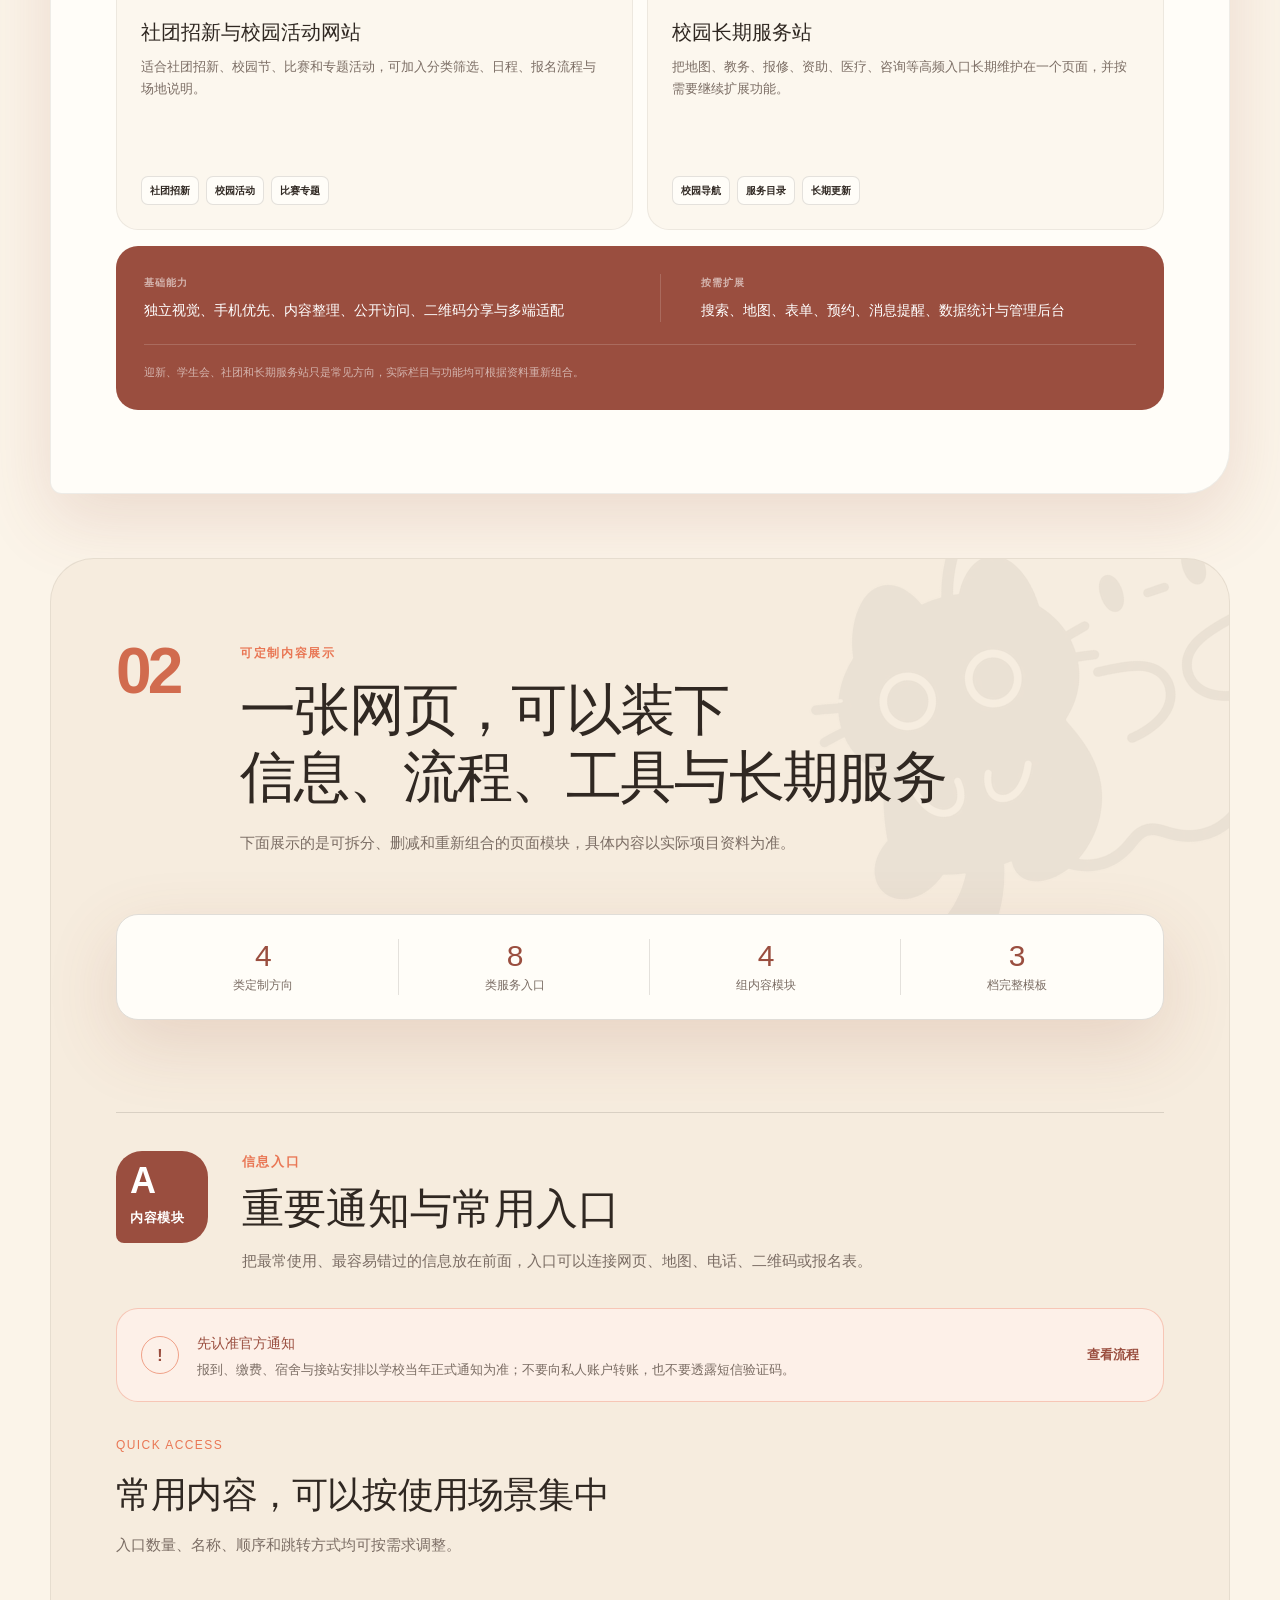
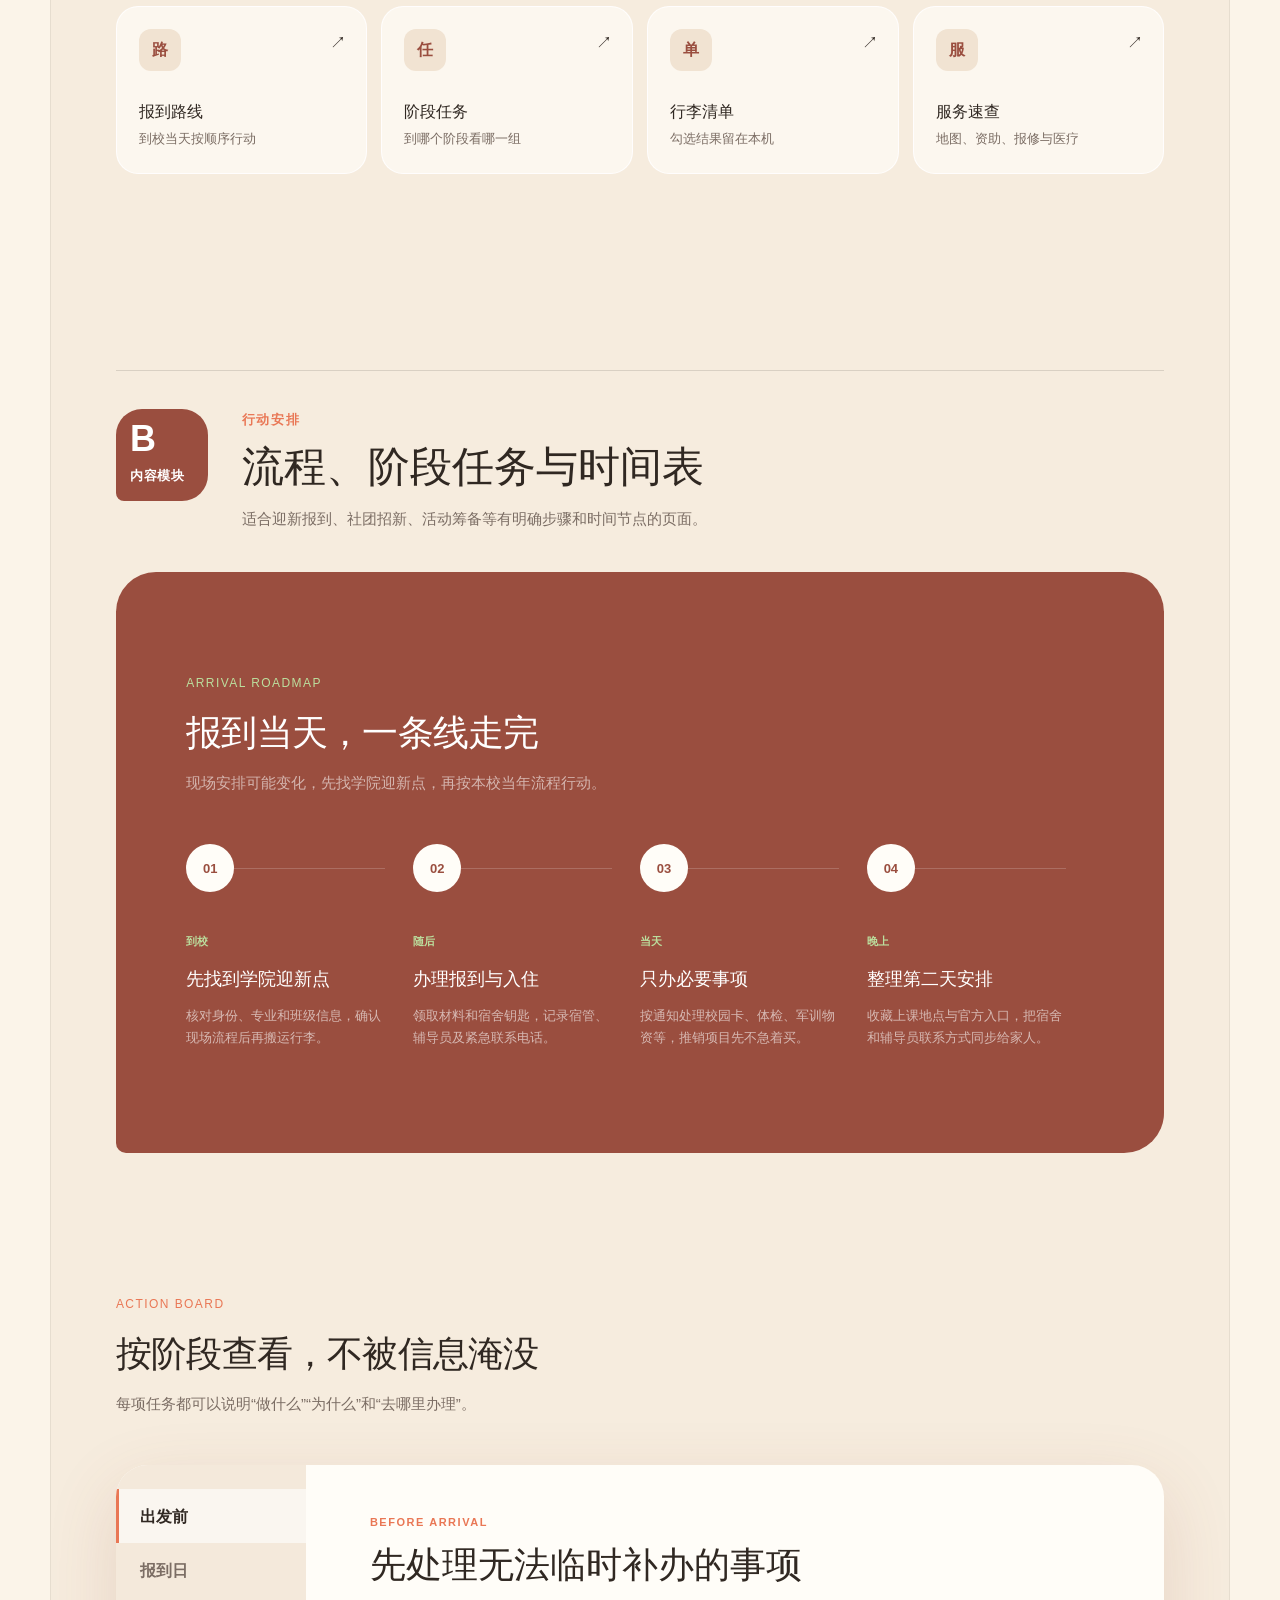
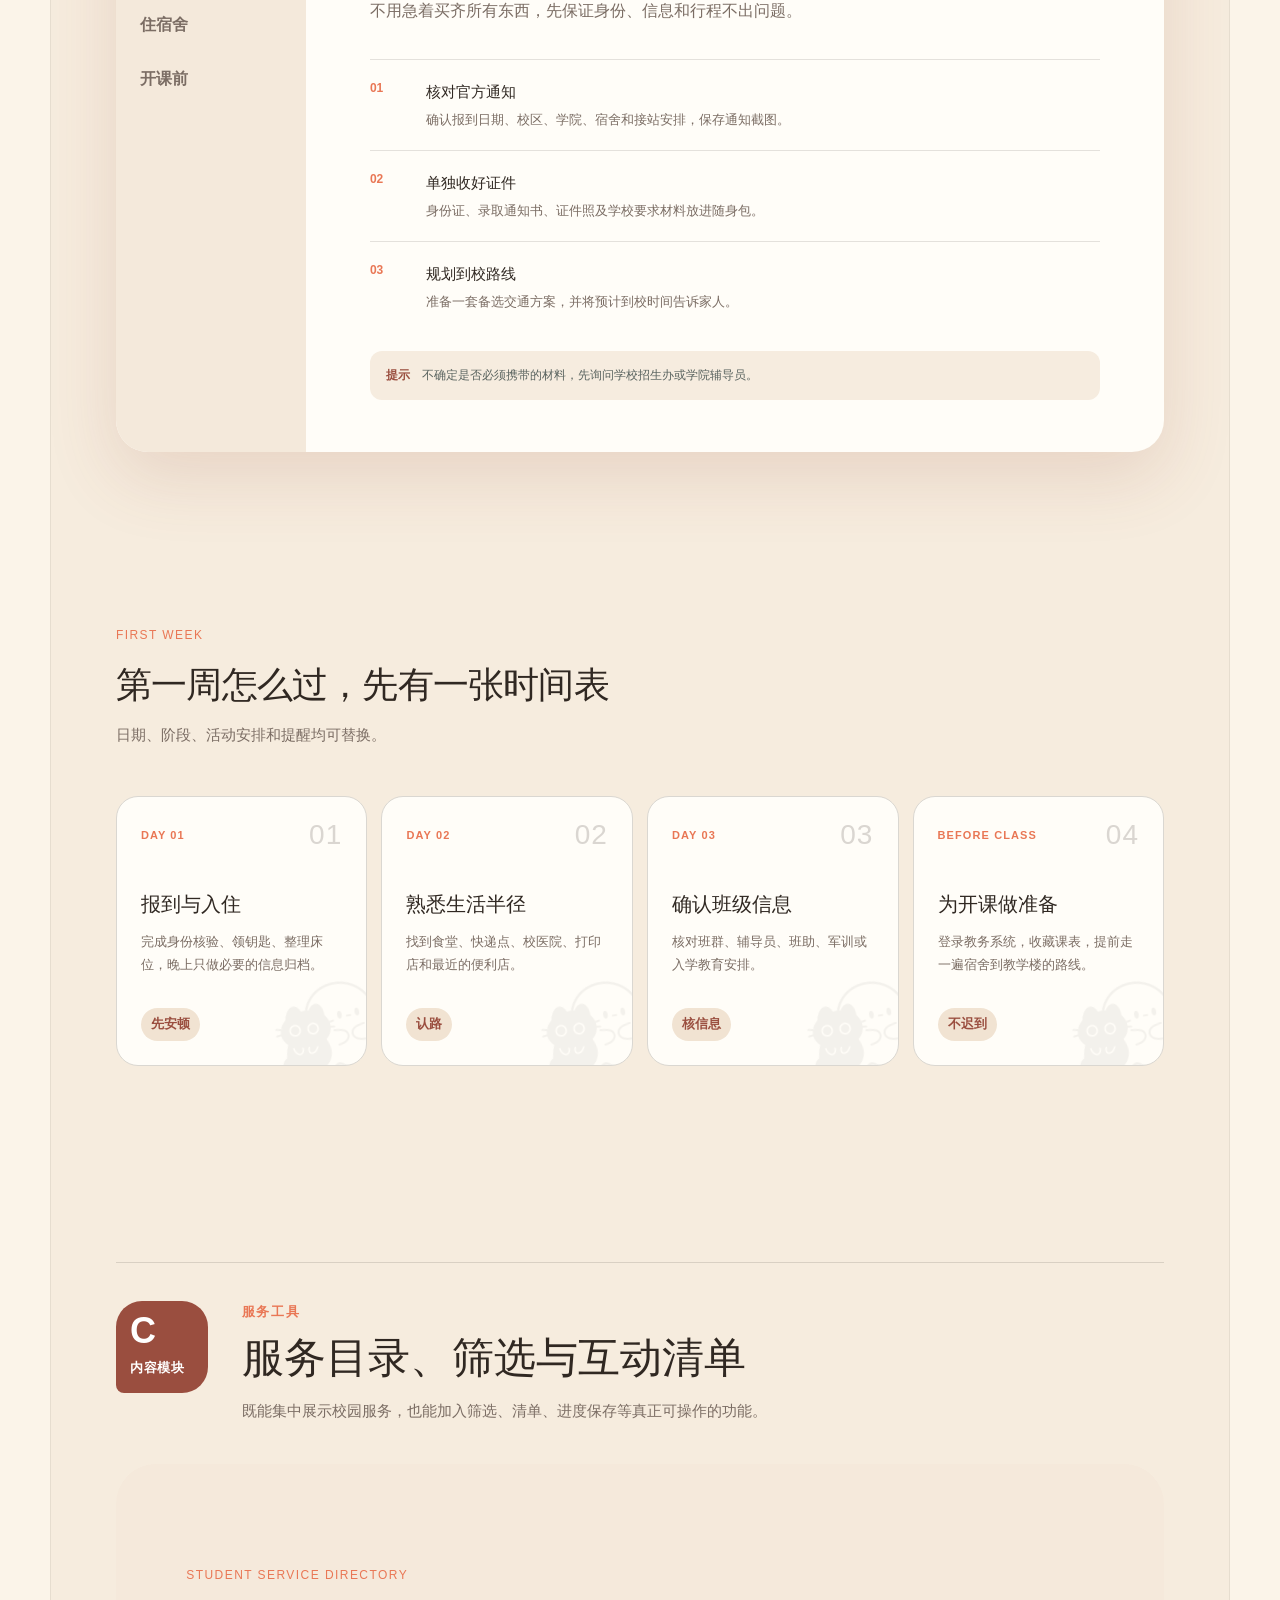
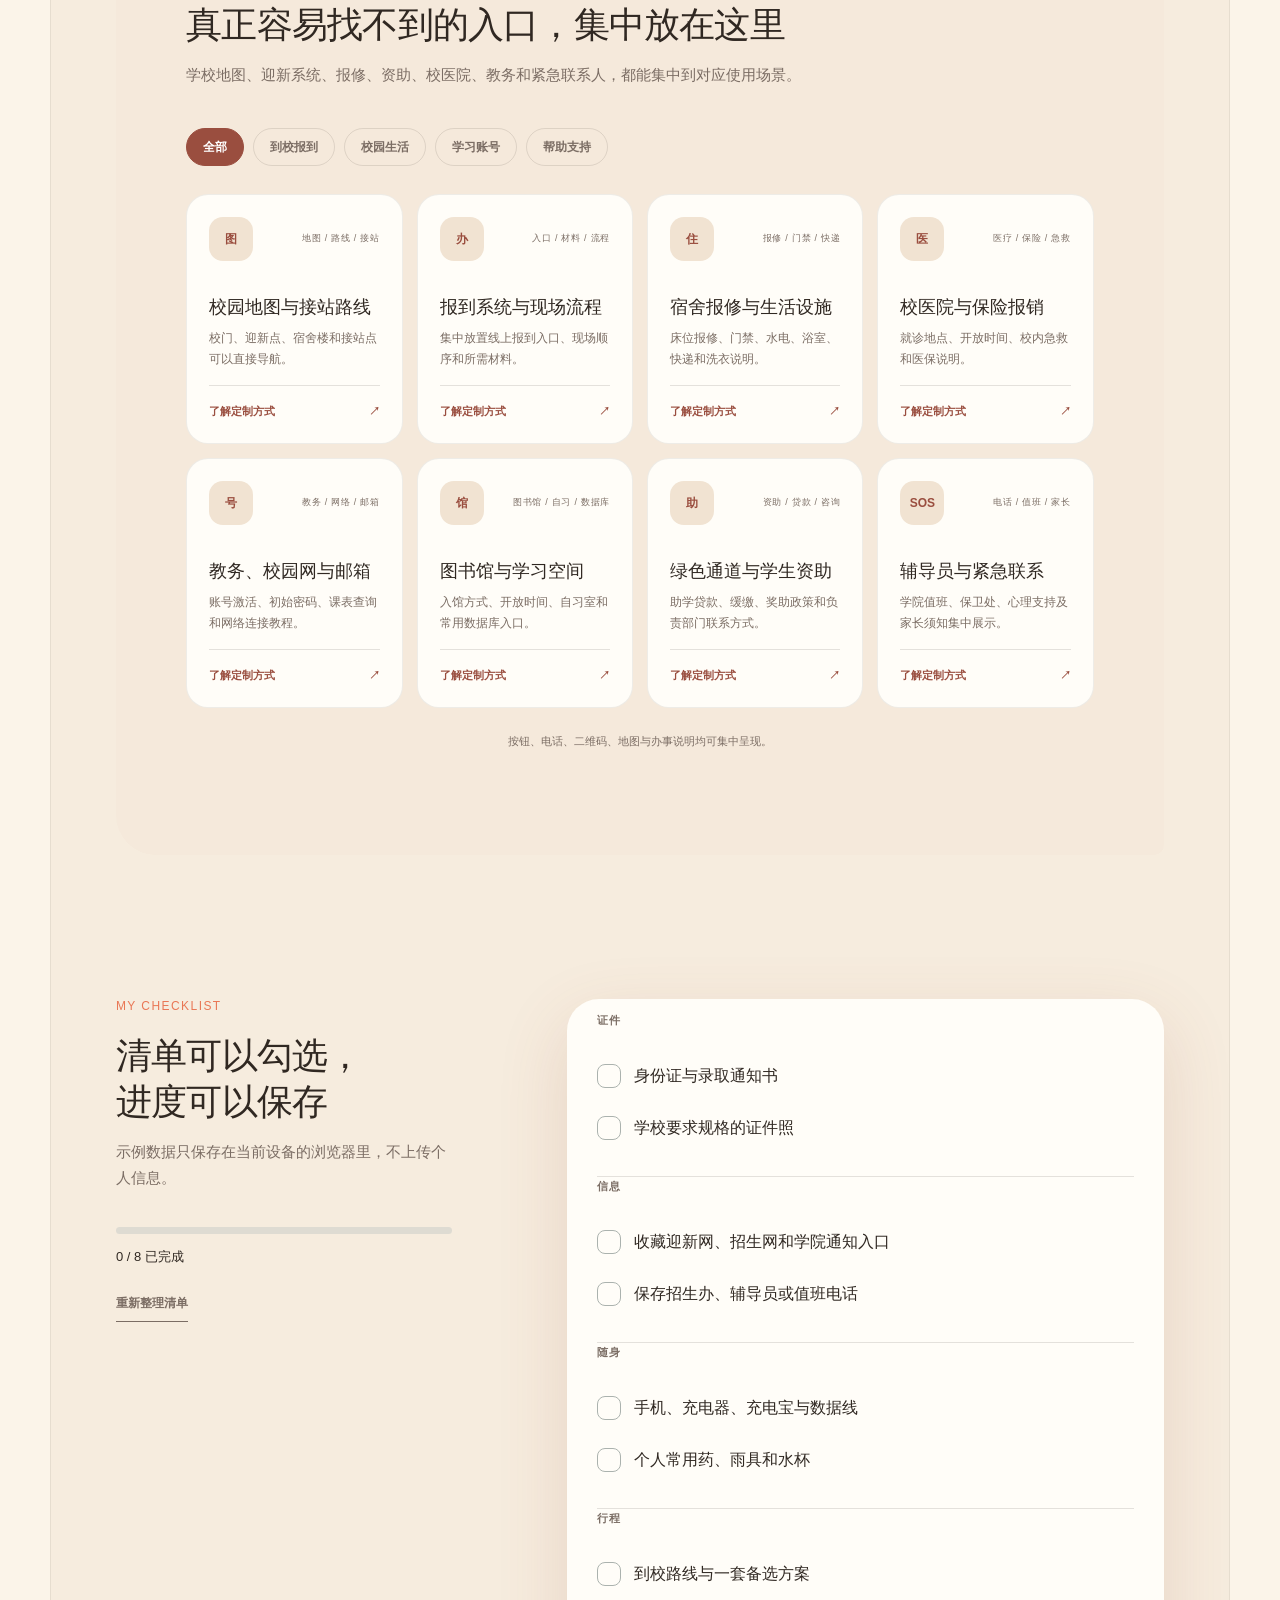
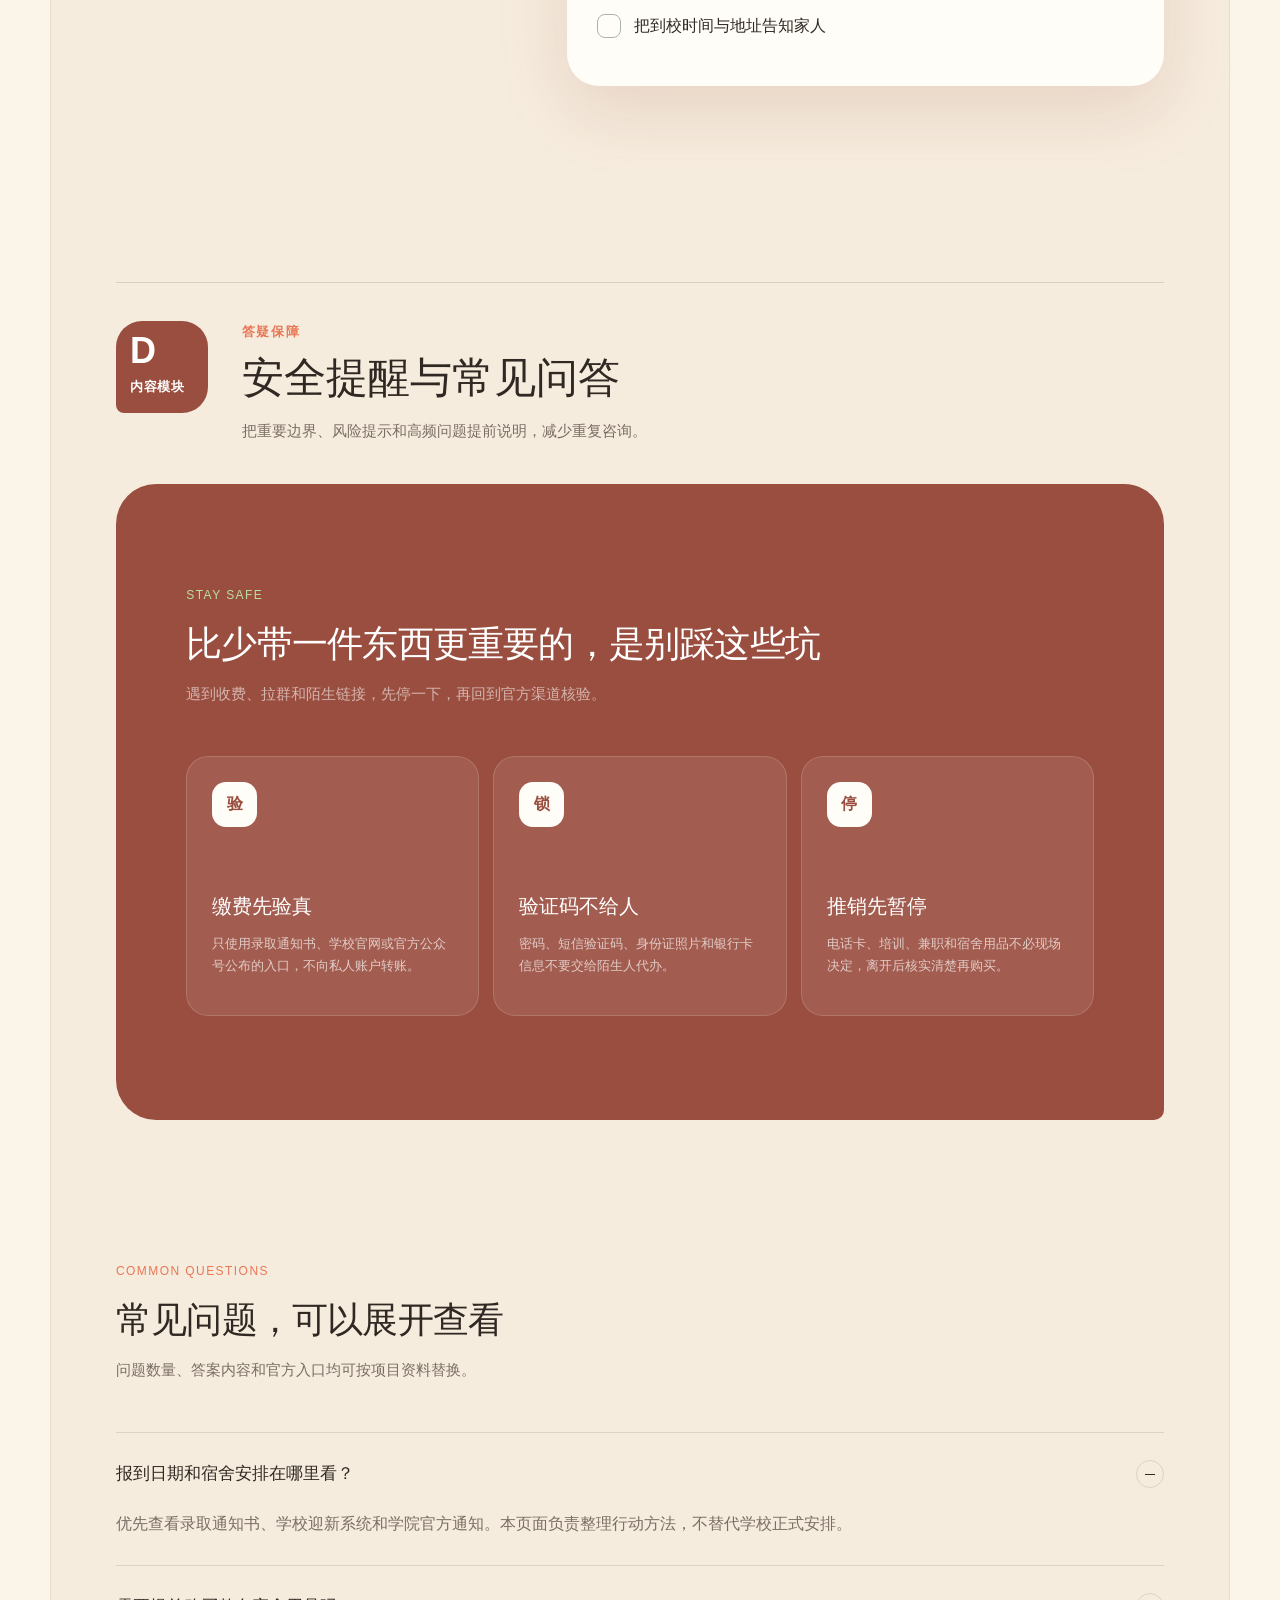
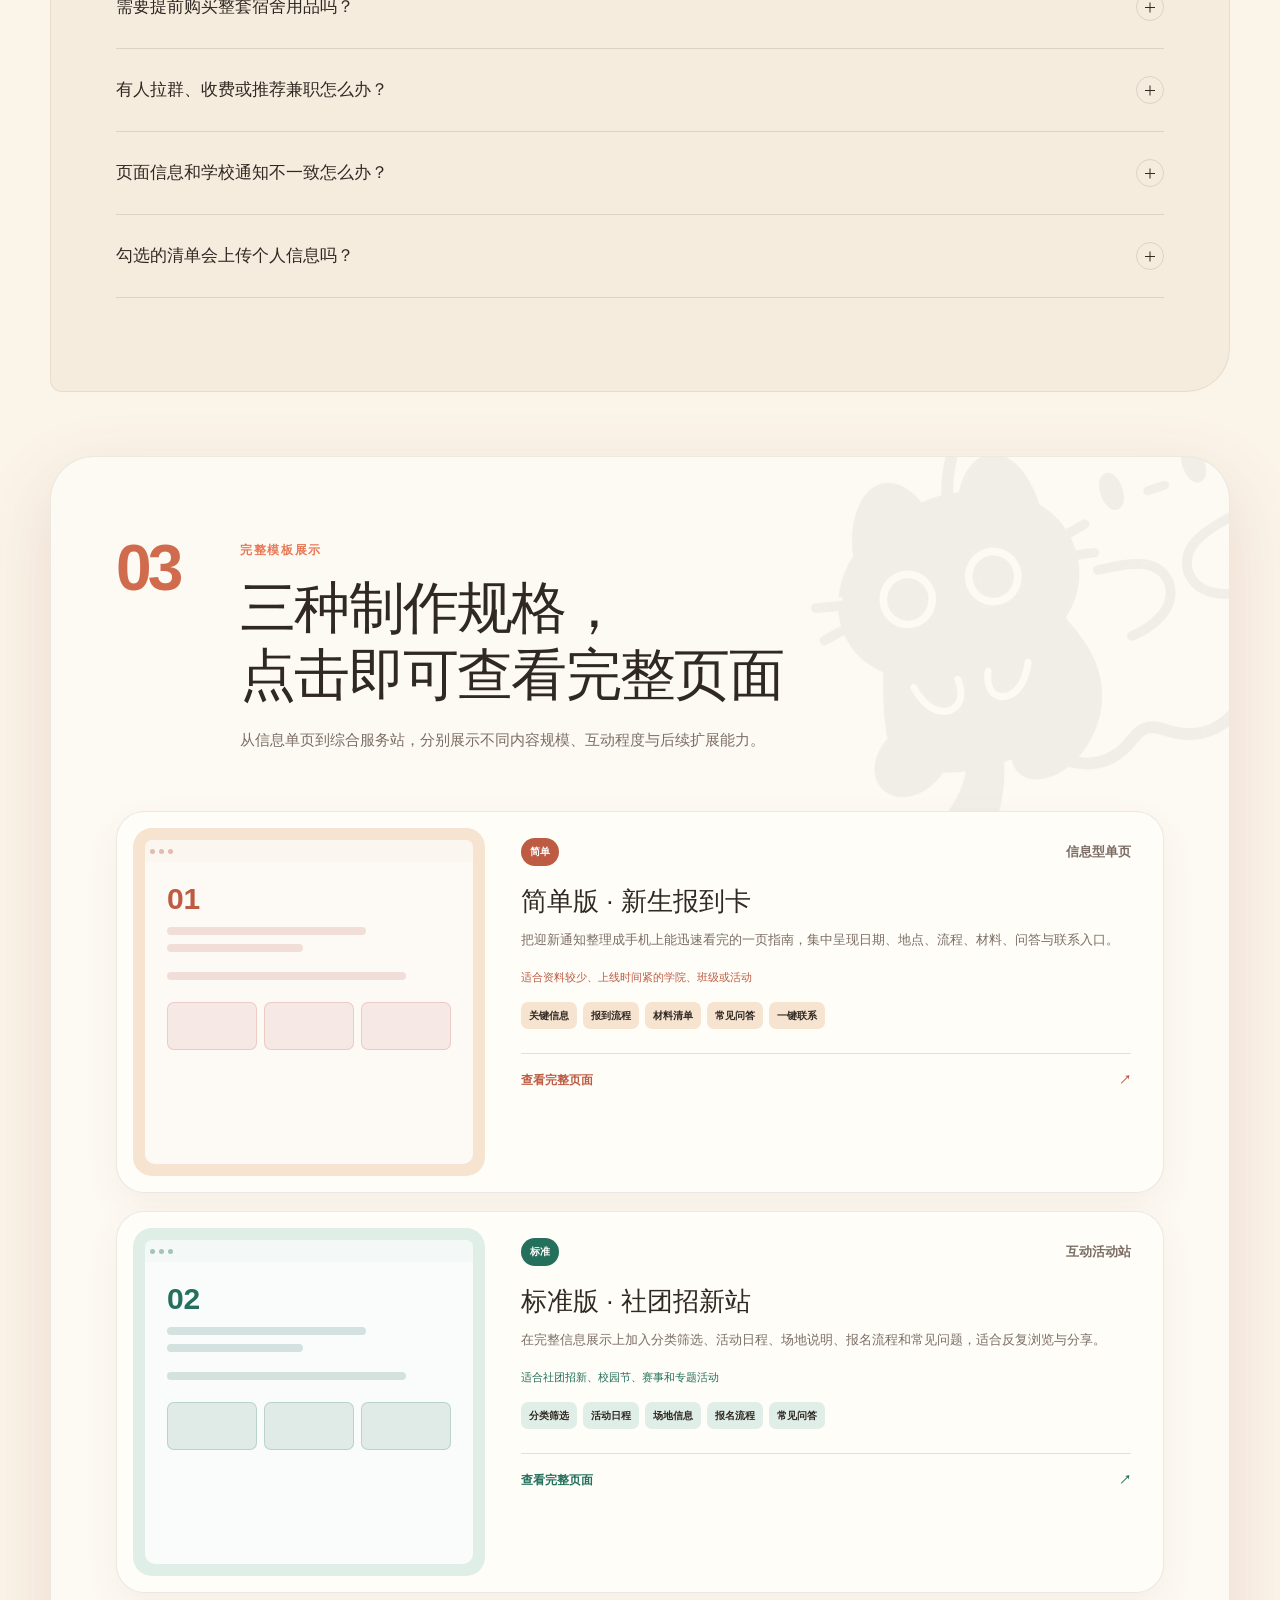
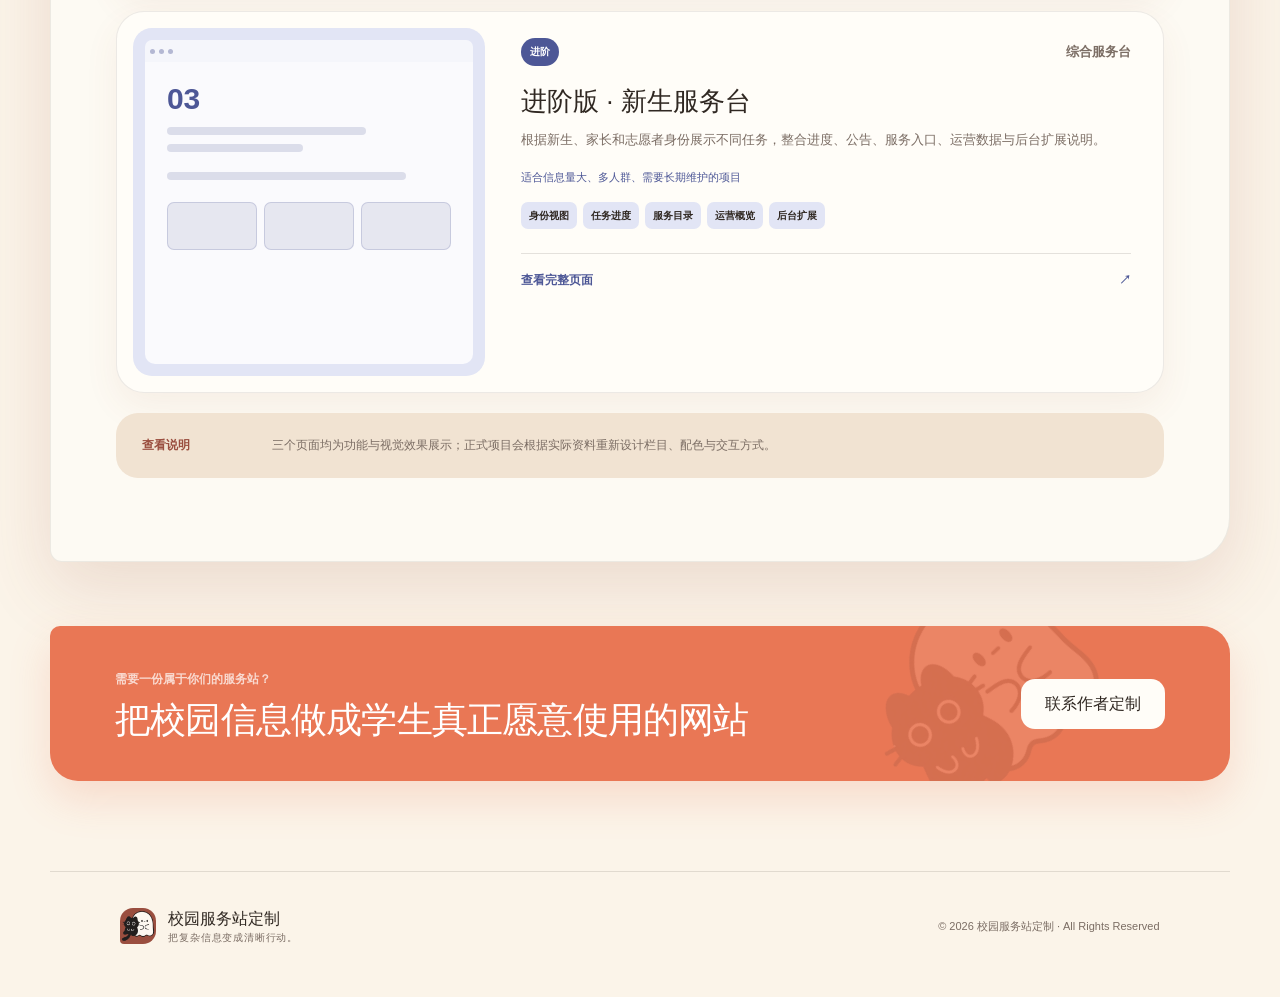
==== commit c73ac19a: "feat: add elastic header pendants" ====
--- a/index.html
+++ b/index.html
@@ -13,9 +13,9 @@
     <meta property="og:type" content="website" />
     <title>校园服务站定制｜网站功能展示</title>
     <link rel="icon" href="assets/creator-logo-favicon.png" type="image/png" />
-    <link rel="stylesheet" href="styles.css?v=20260719-spacing" />
+    <link rel="stylesheet" href="styles.css?v=20260719-pendants" />
     <script src="content.js?v=20260719-hierarchy2" defer></script>
-    <script src="app.js?v=20260719-lite" defer></script>
+    <script src="app.js?v=20260719-pendants" defer></script>
   </head>
   <body>
     <a class="skip-link" href="#main">跳到主要内容</a>
@@ -35,9 +35,41 @@
         <a href="contact.html?v=20260719-lite#methods">联系</a>
       </nav>
       <button class="ghost-button share-button" type="button" data-share>分享</button>
-      <div class="header-mascot" data-header-mascot aria-hidden="true" style="--mascot-x: 72%">
-        <span class="mascot-piece mascot-piece-cat"></span>
-        <span class="mascot-piece mascot-piece-ghost"></span>
+      <div class="header-pendants" aria-label="可拖动的弹性挂坠">
+        <div class="elastic-pendant pendant-wine" data-elastic-pendant role="button" tabindex="0" aria-label="拖动酒杯幽灵挂坠">
+          <span class="pendant-hole" aria-hidden="true"></span>
+          <span class="pendant-string" aria-hidden="true"></span>
+          <span class="pendant-body" data-pendant-body aria-hidden="true">
+            <span class="pendant-art pendant-wine-art pendant-wine-bottle"></span>
+            <span class="pendant-art pendant-wine-art pendant-wine-ghost"></span>
+            <span class="pendant-art pendant-wine-art pendant-wine-glass"></span>
+          </span>
+        </div>
+        <div class="elastic-pendant pendant-yarn" data-elastic-pendant role="button" tabindex="0" aria-label="拖动毛线幽灵挂坠">
+          <span class="pendant-hole" aria-hidden="true"></span>
+          <span class="pendant-string" aria-hidden="true"></span>
+          <span class="pendant-body" data-pendant-body aria-hidden="true">
+            <span class="pendant-art pendant-yarn-art pendant-yarn-ball"></span>
+            <span class="pendant-art pendant-yarn-art pendant-yarn-ghost"></span>
+          </span>
+        </div>
+        <div class="elastic-pendant pendant-duo" data-elastic-pendant role="button" tabindex="0" aria-label="拖动猫猫和幽灵挂坠">
+          <span class="pendant-hole" aria-hidden="true"></span>
+          <span class="pendant-string" aria-hidden="true"></span>
+          <span class="pendant-body" data-pendant-body aria-hidden="true">
+            <span class="mascot-piece mascot-piece-cat"></span>
+            <span class="mascot-piece mascot-piece-ghost"></span>
+          </span>
+        </div>
+        <div class="elastic-pendant pendant-stretch" data-elastic-pendant role="button" tabindex="0" aria-label="拖动伸展幽灵挂坠">
+          <span class="pendant-hole" aria-hidden="true"></span>
+          <span class="pendant-string" aria-hidden="true"></span>
+          <span class="pendant-body" data-pendant-body aria-hidden="true">
+            <span class="pendant-art pendant-stretch-art pendant-stretch-left"></span>
+            <span class="pendant-art pendant-stretch-art pendant-stretch-ghost"></span>
+            <span class="pendant-art pendant-stretch-art pendant-stretch-right"></span>
+          </span>
+        </div>
       </div>
     </header>
 
--- a/styles.css
+++ b/styles.css
@@ -74,7 +74,7 @@
 .skip-link:focus { top: 12px; }
 
 .site-header {
-  width: min(calc(100% - 40px), var(--content));
+  width: min(calc(100% - 20px), 1520px);
   height: 76px;
   margin: 18px auto 0;
   padding: 0 18px;
@@ -92,7 +92,7 @@
   isolation: isolate;
   overflow: visible;
 }
-.site-header > .brand, .site-header > .desktop-nav, .site-header > .share-button { position: relative; z-index: 2; }
+.site-header > .brand, .site-header > .desktop-nav, .site-header > .share-button { position: relative; z-index: 4; }
 .brand, .footer-brand { display: flex; align-items: center; gap: 12px; min-width: 0; }
 .brand-mark {
   width: 42px;
@@ -119,27 +119,144 @@
 .brand-copy { display: grid; line-height: 1.2; }
 .brand-copy strong { font-size: 16px; font-weight: 500; }
 .brand-copy small, .footer-brand small { margin-top: 4px; color: var(--muted); font: 500 10px/1.1 var(--font-sans); letter-spacing: .08em; text-transform: uppercase; }
-.desktop-nav { display: flex; align-items: center; gap: 28px; font-size: 14px; font-weight: 500; }
-.desktop-nav a { transition: color .2s ease; }
-.desktop-nav a:hover { color: var(--accent); }
+.desktop-nav {
+  min-width: 480px;
+  padding: 6px;
+  display: grid;
+  grid-template-columns: repeat(4, 1fr);
+  align-items: center;
+  gap: 7px;
+  position: absolute !important;
+  left: 50%;
+  transform: translateX(-50%);
+  color: color-mix(in srgb, var(--ink) 88%, var(--brand));
+  background: color-mix(in srgb, var(--soft) 48%, var(--white));
+  border: 1px solid color-mix(in srgb, var(--brand) 9%, transparent);
+  border-radius: 16px;
+  box-shadow: inset 0 1px 0 rgba(255,255,255,.78), 0 8px 22px color-mix(in srgb, var(--brand) 8%, transparent);
+  font-size: 13px;
+  font-weight: 500;
+}
+.desktop-nav a {
+  min-width: 104px;
+  padding: 8px 12px;
+  text-align: center;
+  background: color-mix(in srgb, var(--white) 92%, transparent);
+  border: 1px solid color-mix(in srgb, var(--brand) 10%, transparent);
+  border-radius: 10px;
+  box-shadow: 0 5px 12px color-mix(in srgb, var(--brand) 8%, transparent);
+  transition: color .2s ease, border-color .2s ease, box-shadow .22s ease, transform .22s ease, background-color .2s ease;
+}
+.desktop-nav a:hover, .desktop-nav a:focus-visible {
+  color: var(--accent);
+  background: var(--white);
+  border-color: color-mix(in srgb, var(--accent) 32%, transparent);
+  box-shadow: 0 8px 18px color-mix(in srgb, var(--brand) 13%, transparent);
+  transform: translateY(-1px);
+}
 .ghost-button, .text-button { cursor: pointer; border: 0; background: transparent; }
 .ghost-button { padding: 9px 18px; border: 1px solid var(--line); border-radius: 999px; font-size: 13px; font-weight: 500; }
 
-.header-mascot {
-  width: 94px;
-  height: 94px;
+.header-pendants {
   position: absolute;
-  left: var(--mascot-x, 72%);
-  top: calc(100% - 30px);
-  z-index: -1;
-  cursor: pointer;
+  inset: 0;
+  z-index: 2;
+  overflow: visible;
+  pointer-events: none;
+}
+.elastic-pendant {
+  --drag-x: 0px;
+  --drag-y: 0px;
+  --drag-rotate: 0deg;
+  --line-angle: 0deg;
+  --line-length: var(--string-base);
+  width: var(--pendant-width);
+  height: calc(var(--string-base) + var(--pendant-height));
+  position: absolute;
+  left: var(--pendant-x);
+  top: calc(100% - 4px);
+  z-index: 1;
+  outline: none;
+  pointer-events: auto;
+  touch-action: none;
   transform: translateX(-50%);
-  transform-origin: center top;
-  transition: left .24s ease, opacity .22s ease, transform .32s cubic-bezier(.4, 0, .2, 1);
-  filter: drop-shadow(0 8px 8px color-mix(in srgb, var(--brand) 14%, transparent));
   -webkit-tap-highlight-color: transparent;
   user-select: none;
 }
+.elastic-pendant:focus-visible .pendant-hole {
+  box-shadow: 0 0 0 4px color-mix(in srgb, var(--accent) 24%, transparent), inset 0 1px 1px rgba(255,255,255,.75);
+}
+.pendant-hole {
+  width: 14px;
+  height: 9px;
+  position: absolute;
+  left: 50%;
+  top: -1px;
+  z-index: 3;
+  background: color-mix(in srgb, var(--paper) 72%, var(--brand));
+  border: 3px solid color-mix(in srgb, var(--brand) 76%, var(--ink));
+  border-radius: 50%;
+  box-shadow: inset 0 1px 1px rgba(255,255,255,.75);
+  transform: translate(-50%, -50%);
+  transition: box-shadow .2s ease;
+}
+.pendant-string {
+  width: 2px;
+  height: var(--line-length);
+  position: absolute;
+  left: 50%;
+  top: 0;
+  z-index: 1;
+  background: color-mix(in srgb, var(--brand) 56%, transparent);
+  border-radius: 99px;
+  box-shadow: 1px 0 0 color-mix(in srgb, var(--white) 42%, transparent);
+  transform: translateX(-50%) rotate(var(--line-angle));
+  transform-origin: 50% 0;
+  pointer-events: none;
+}
+.pendant-body {
+  width: var(--pendant-width);
+  height: var(--pendant-height);
+  position: absolute;
+  left: 50%;
+  top: var(--string-base);
+  z-index: 2;
+  display: block;
+  cursor: grab;
+  touch-action: none;
+  transform: translateX(-50%) translate3d(var(--drag-x), var(--drag-y), 0) rotate(var(--drag-rotate));
+  transform-origin: 50% 8%;
+  filter: drop-shadow(0 8px 8px color-mix(in srgb, var(--brand) 15%, transparent));
+  will-change: transform;
+  -webkit-user-drag: none;
+}
+.elastic-pendant.is-dragging { z-index: 5; }
+.elastic-pendant.is-dragging .pendant-body { cursor: grabbing; filter: drop-shadow(0 13px 12px color-mix(in srgb, var(--brand) 22%, transparent)); }
+.pendant-wine { --pendant-x: 17%; --pendant-width: 94px; --pendant-height: 46px; --string-base: 22px; }
+.pendant-yarn { --pendant-x: 29%; --pendant-width: 92px; --pendant-height: 47px; --string-base: 27px; }
+.pendant-duo { --pendant-x: 72%; --pendant-width: 82px; --pendant-height: 82px; --string-base: 20px; }
+.pendant-stretch { --pendant-x: 84%; --pendant-width: 58px; --pendant-height: 58px; --string-base: 25px; }
+.pendant-art {
+  position: absolute;
+  inset: 0;
+  display: block;
+  background-position: center;
+  background-repeat: no-repeat;
+  background-size: contain;
+  transform-origin: 50% 12%;
+  pointer-events: none;
+}
+.pendant-wine-art { background-image: url("assets/pendant-wine.webp"); }
+.pendant-wine-bottle { clip-path: inset(0 69% 0 0); animation: pendant-accessory-left 3.5s ease-in-out infinite; }
+.pendant-wine-ghost { clip-path: inset(0 28% 0 28%); animation: pendant-ghost-breathe 3.2s ease-in-out infinite -.35s; }
+.pendant-wine-glass { clip-path: inset(0 0 0 68%); animation: pendant-accessory-right 3.8s ease-in-out infinite -.8s; }
+.pendant-yarn-art { background-image: url("assets/pendant-yarn.webp"); }
+.pendant-yarn-ball { clip-path: inset(0 68% 0 0); animation: pendant-yarn-roll 4.2s ease-in-out infinite; }
+.pendant-yarn-ghost { clip-path: inset(0 0 0 28%); animation: pendant-ghost-breathe 3.5s ease-in-out infinite -.6s; }
+.pendant-stretch-art { background-image: url("assets/pendant-stretch.webp"); }
+.pendant-stretch-left { clip-path: polygon(0 0, 58% 0, 37% 55%, 0 58%); animation: pendant-stretch-left 3.8s ease-in-out infinite; }
+.pendant-stretch-ghost { clip-path: polygon(26% 18%, 79% 15%, 78% 82%, 25% 80%); animation: pendant-ghost-breathe 3.25s ease-in-out infinite -.45s; }
+.pendant-stretch-right { clip-path: polygon(38% 56%, 100% 40%, 100% 100%, 48% 100%); animation: pendant-stretch-right 3.8s ease-in-out infinite -.15s; }
 .mascot-piece {
   position: absolute;
   bottom: 0;
@@ -151,24 +268,22 @@
   pointer-events: none;
 }
 .mascot-piece-cat {
-  width: 68px;
-  height: 88px;
+  width: 60px;
+  height: 78px;
   left: -2px;
   z-index: 2;
   background-image: url("assets/mascot-cat.webp");
   animation: mascot-cat-peek 3s ease-in-out infinite;
 }
 .mascot-piece-ghost {
-  width: 66px;
-  height: 84px;
+  width: 58px;
+  height: 74px;
   right: -2px;
   bottom: 2px;
   z-index: 1;
   background-image: url("assets/mascot-ghost.webp");
   animation: mascot-ghost-float 3.4s ease-in-out infinite -.45s;
 }
-.header-mascot.is-hiding { opacity: 0; pointer-events: none; transform: translate(-50%, -70px) scale(.72); }
-.header-mascot.is-popping { animation: mascot-pop .48s cubic-bezier(.2, .9, .25, 1.25); }
 @keyframes mascot-cat-peek {
   0%, 36%, 100% { transform: translateY(0) rotate(-1deg); }
   10% { transform: translateY(3px) rotate(2.8deg); }
@@ -180,10 +295,29 @@
   45% { transform: translateY(-3px) rotate(-2deg); }
   68% { transform: translateY(0) rotate(1.8deg); }
 }
-@keyframes mascot-pop {
-  0% { opacity: 0; transform: translate(-50%, -42px) scale(.7); }
-  65% { opacity: 1; transform: translate(-50%, 4px) scale(1.04); }
-  100% { opacity: 1; transform: translateX(-50%) scale(1); }
+@keyframes pendant-accessory-left {
+  0%, 100% { transform: rotate(-1.2deg) translateY(0); }
+  48% { transform: rotate(2deg) translateY(1px); }
+}
+@keyframes pendant-accessory-right {
+  0%, 100% { transform: rotate(1deg) translateY(0); }
+  50% { transform: rotate(-2.4deg) translateY(-1px); }
+}
+@keyframes pendant-ghost-breathe {
+  0%, 100% { transform: translateY(1px) scale(1); }
+  50% { transform: translateY(-1.5px) scale(1.012); }
+}
+@keyframes pendant-yarn-roll {
+  0%, 100% { transform: rotate(0) translateX(0); }
+  48% { transform: rotate(-4deg) translateX(-1px); }
+}
+@keyframes pendant-stretch-left {
+  0%, 100% { transform: rotate(0); }
+  52% { transform: rotate(-2.5deg) translate(-1px, -1px); }
+}
+@keyframes pendant-stretch-right {
+  0%, 100% { transform: rotate(0); }
+  52% { transform: rotate(2.5deg) translate(1px, 1px); }
 }
 
 main { width: min(calc(100% - 40px), var(--content)); margin: 0 auto; }
@@ -715,10 +849,13 @@
   .site-header, main, footer { width: min(calc(100% - 24px), var(--content)); }
   .site-header { height: 64px; margin-top: 10px; top: 8px; padding: 0 12px; border-radius: 17px; }
   .brand-mark { width: 38px; height: 38px; }
-  .header-mascot { width: 72px; height: 72px; top: calc(100% - 24px); }
-  .mascot-piece-cat { width: 52px; height: 68px; left: -1px; }
-  .mascot-piece-ghost { width: 50px; height: 64px; right: -1px; }
-  .header-mascot.is-hiding { transform: translate(-50%, -54px) scale(.68); }
+  .pendant-hole { width: 11px; height: 8px; border-width: 2px; }
+  .pendant-wine { --pendant-x: 15%; --pendant-width: 58px; --pendant-height: 29px; --string-base: 14px; }
+  .pendant-yarn { --pendant-x: 37%; --pendant-width: 56px; --pendant-height: 29px; --string-base: 18px; }
+  .pendant-duo { --pendant-x: 64%; --pendant-width: 58px; --pendant-height: 59px; --string-base: 13px; }
+  .pendant-stretch { --pendant-x: 86%; --pendant-width: 42px; --pendant-height: 42px; --string-base: 17px; }
+  .mascot-piece-cat { width: 43px; height: 56px; left: -1px; }
+  .mascot-piece-ghost { width: 41px; height: 53px; right: -1px; }
   .brand-copy small { display: none; }
   .brand-copy strong { max-width: 135px; overflow: hidden; text-overflow: ellipsis; white-space: nowrap; }
   .ghost-button { padding: 8px 13px; }
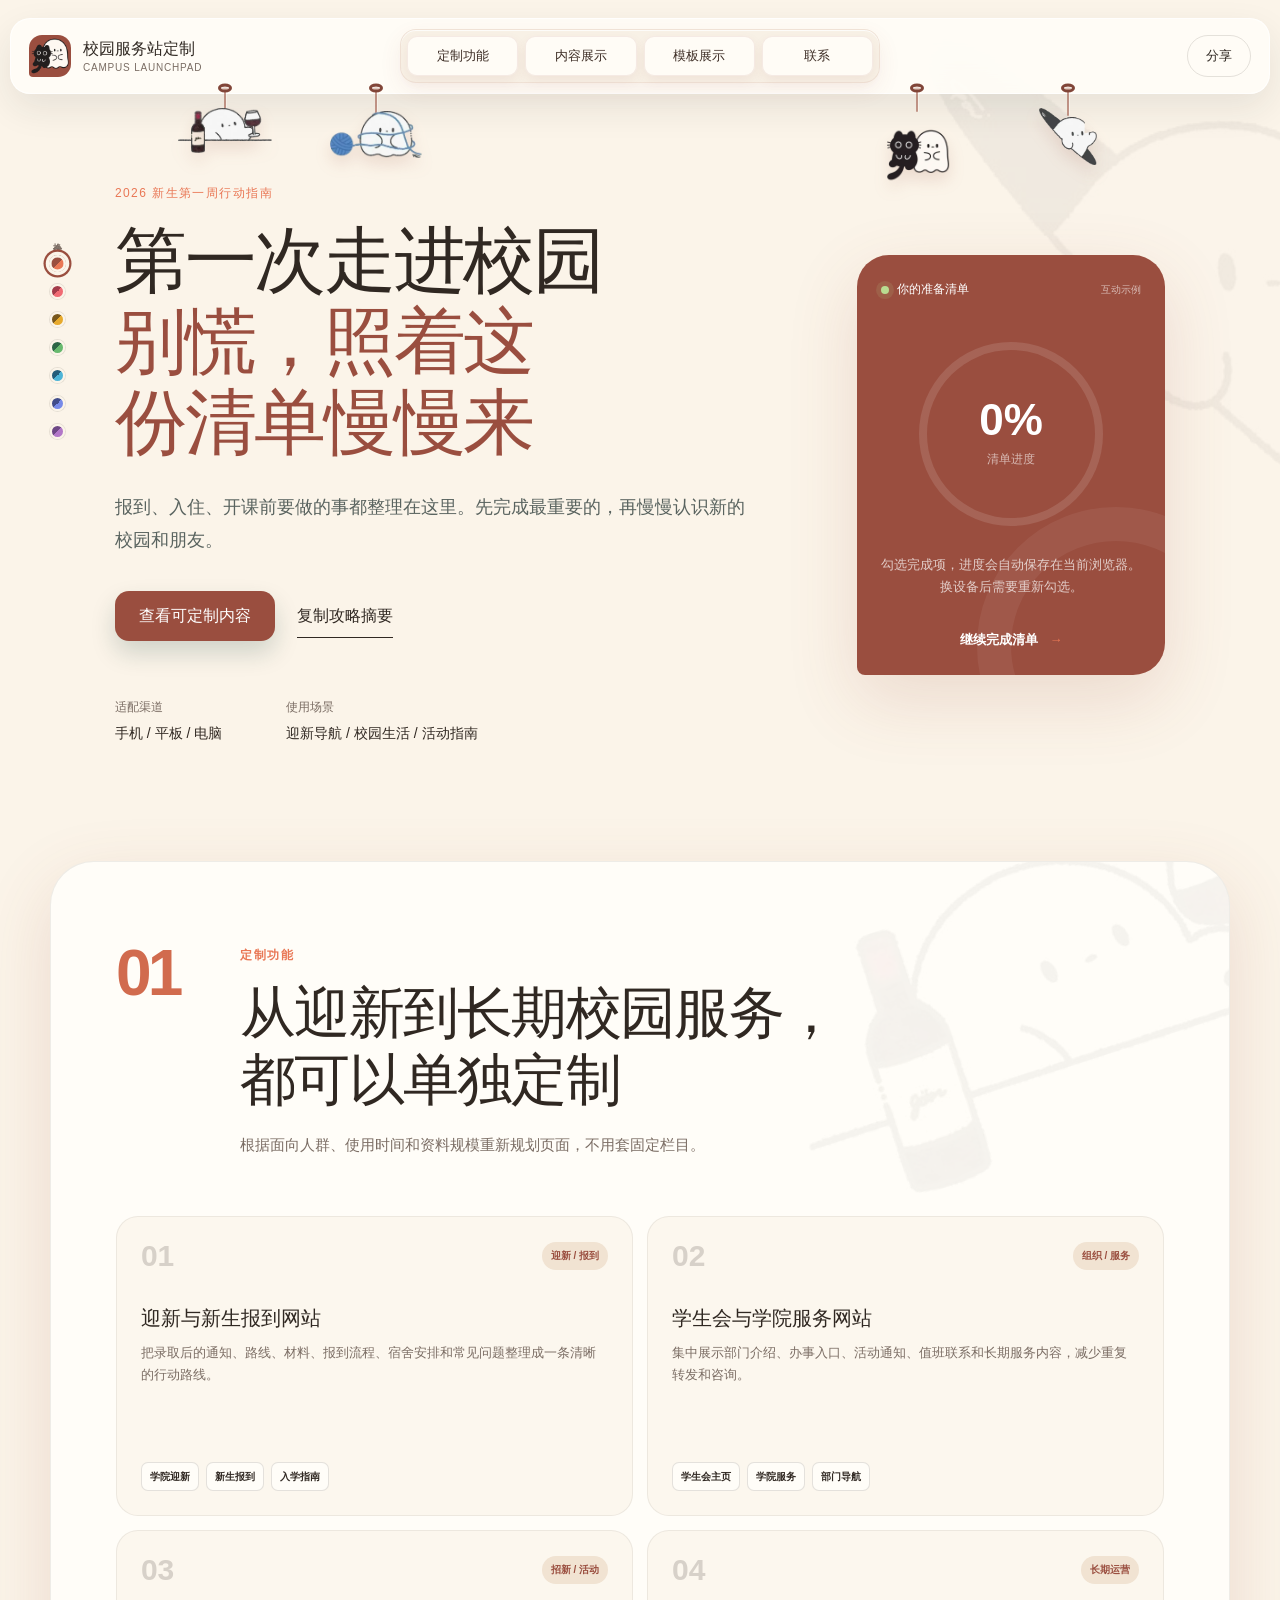
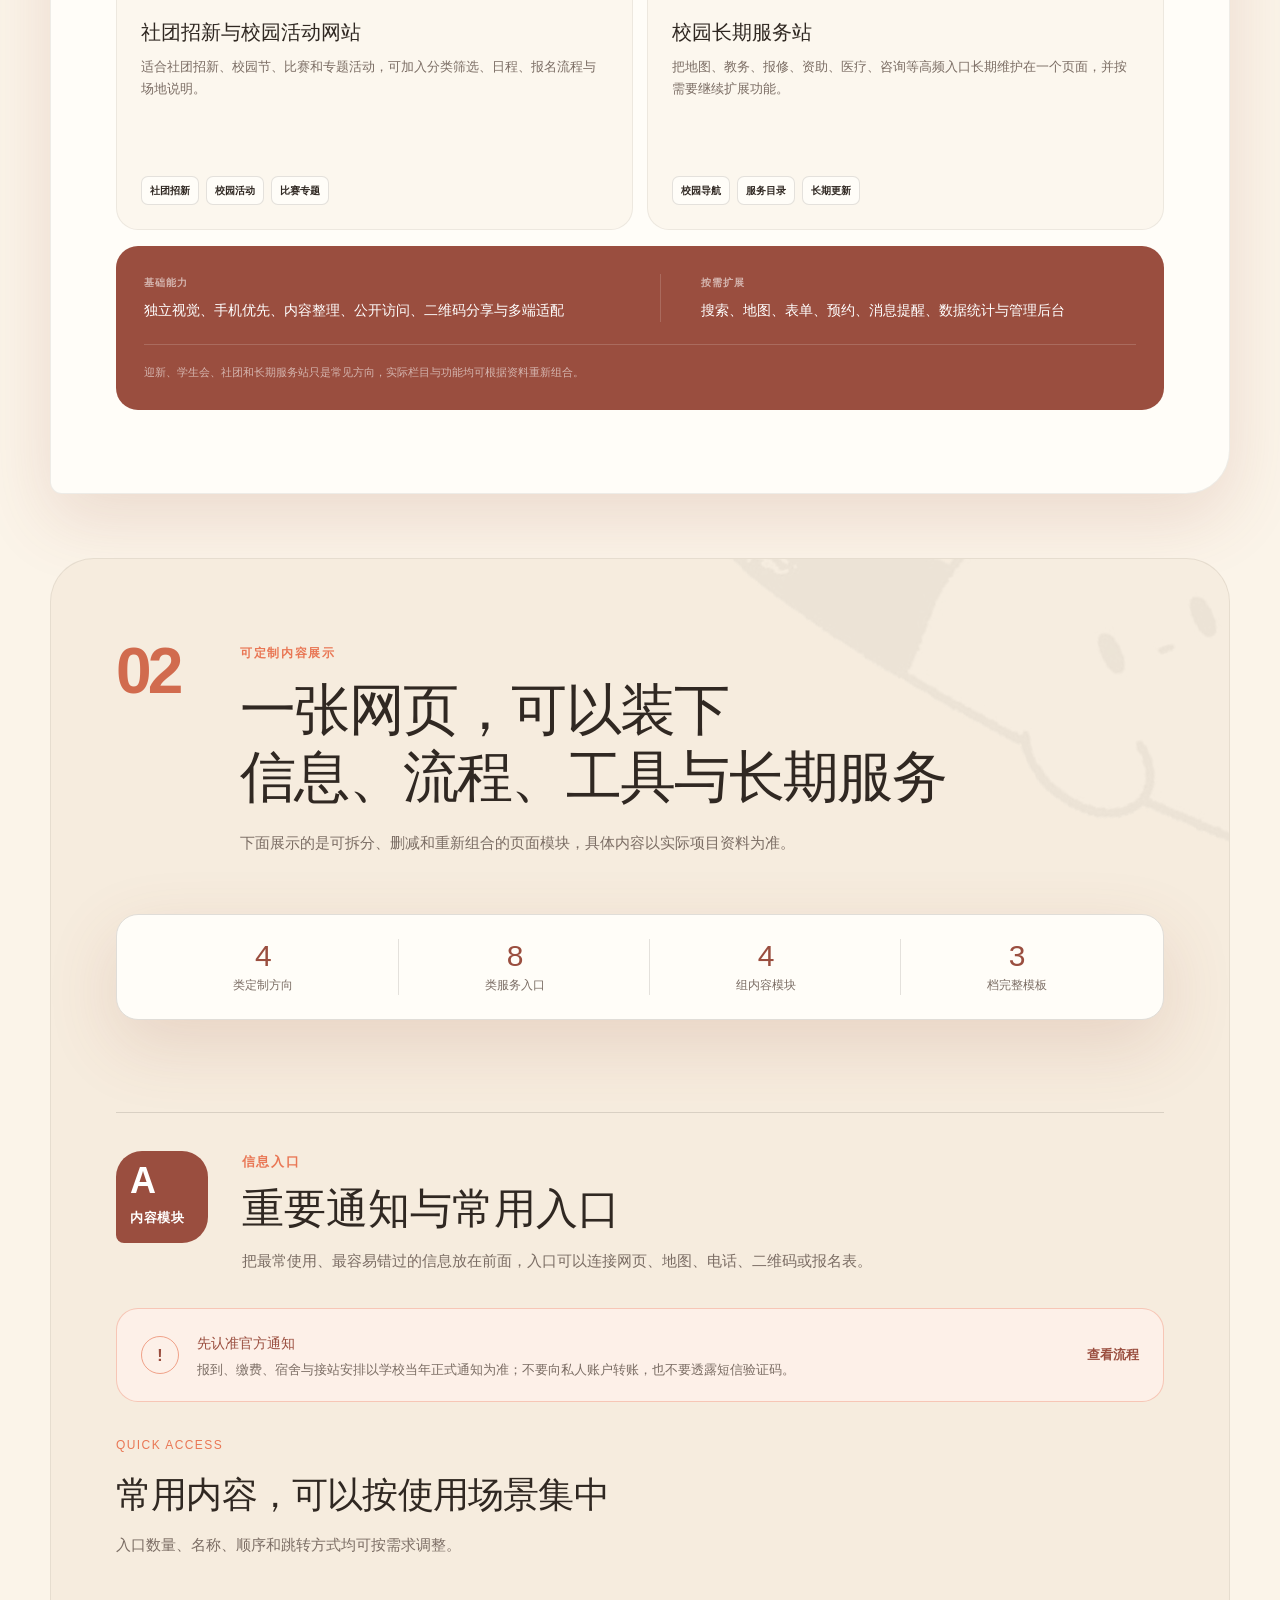
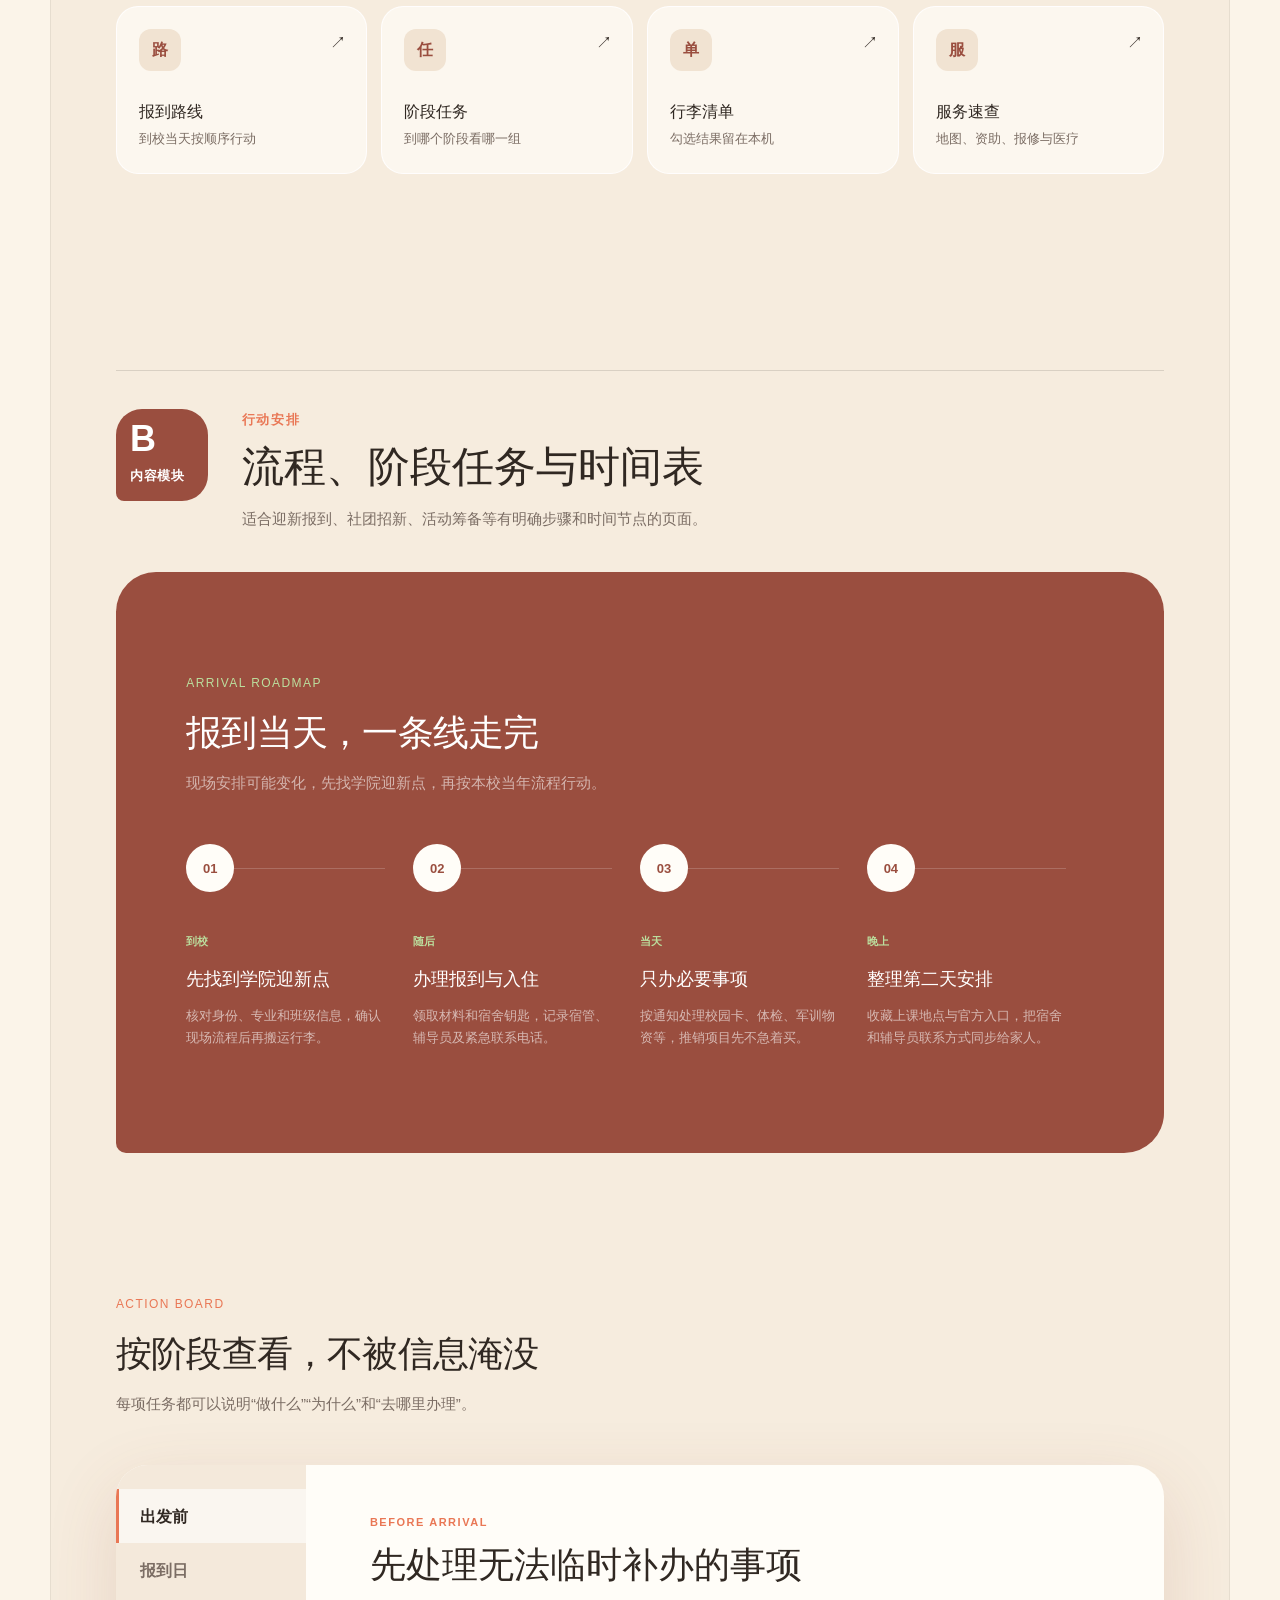
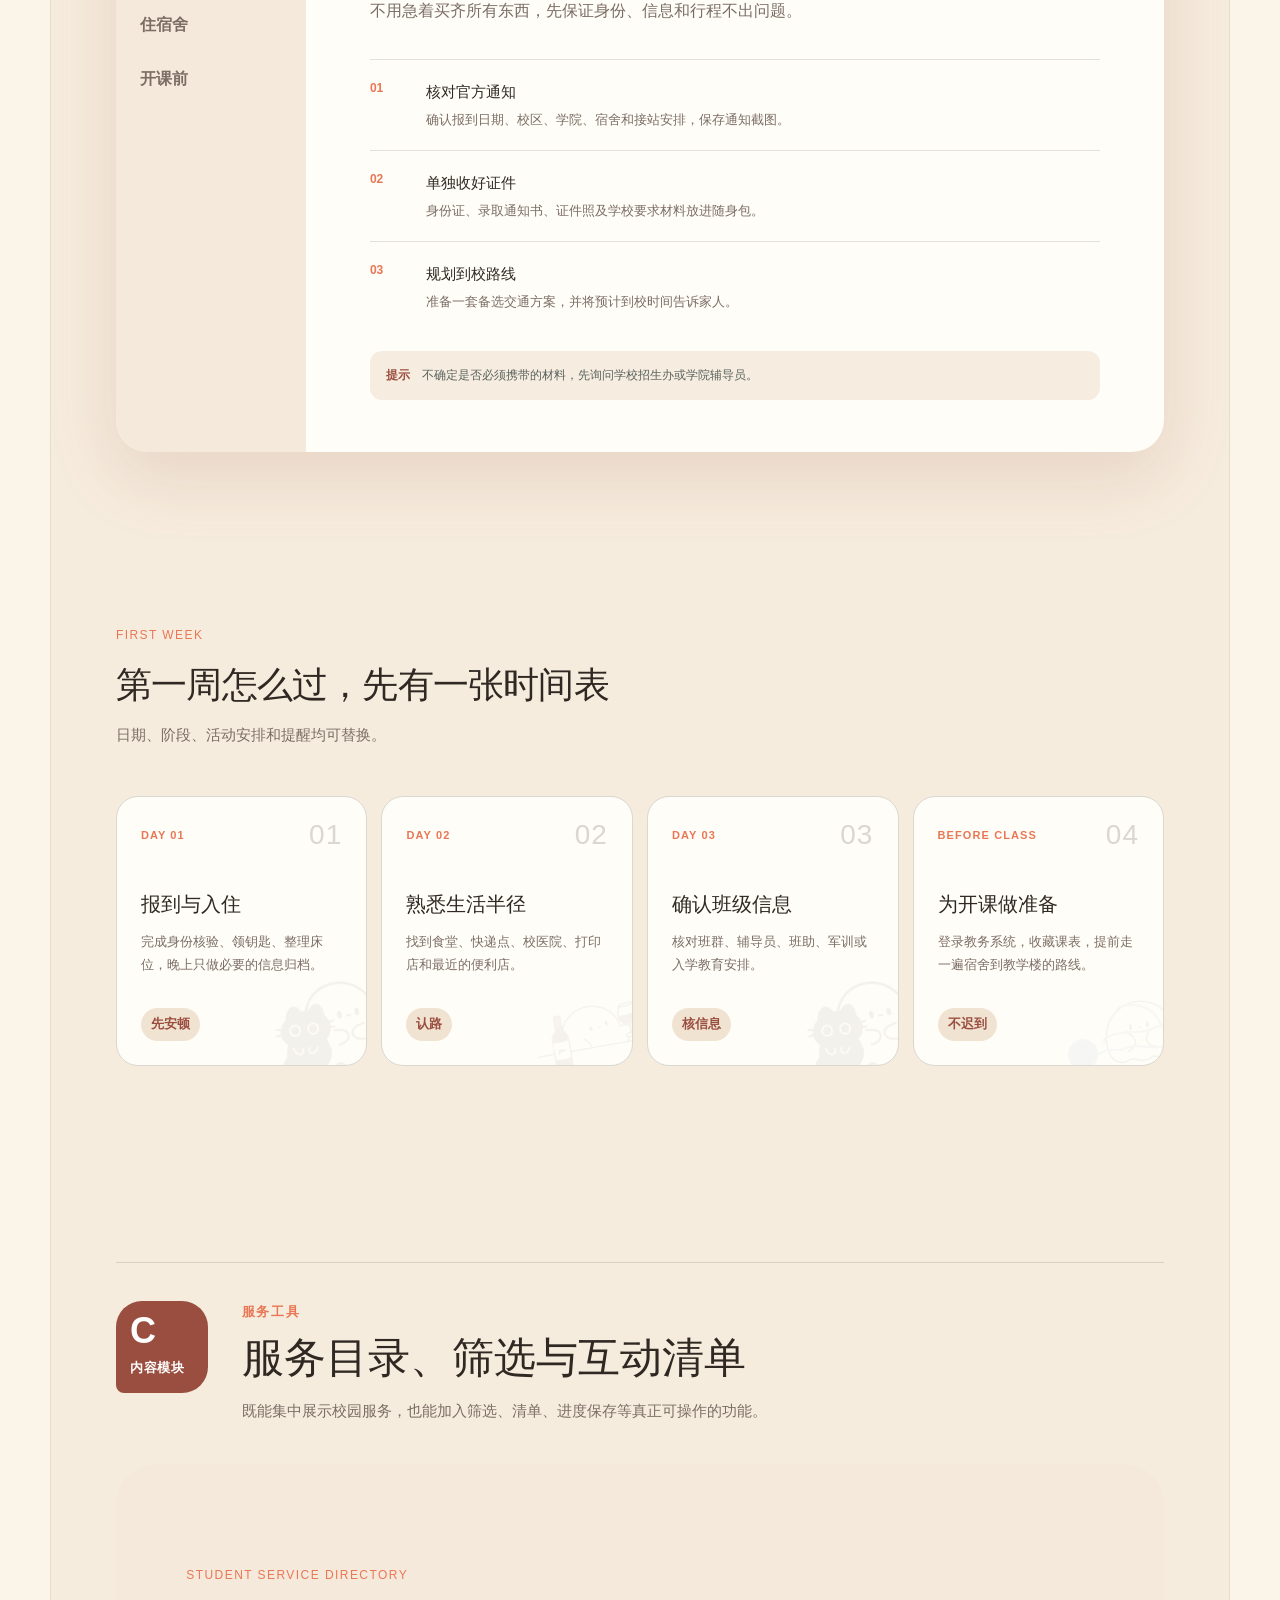
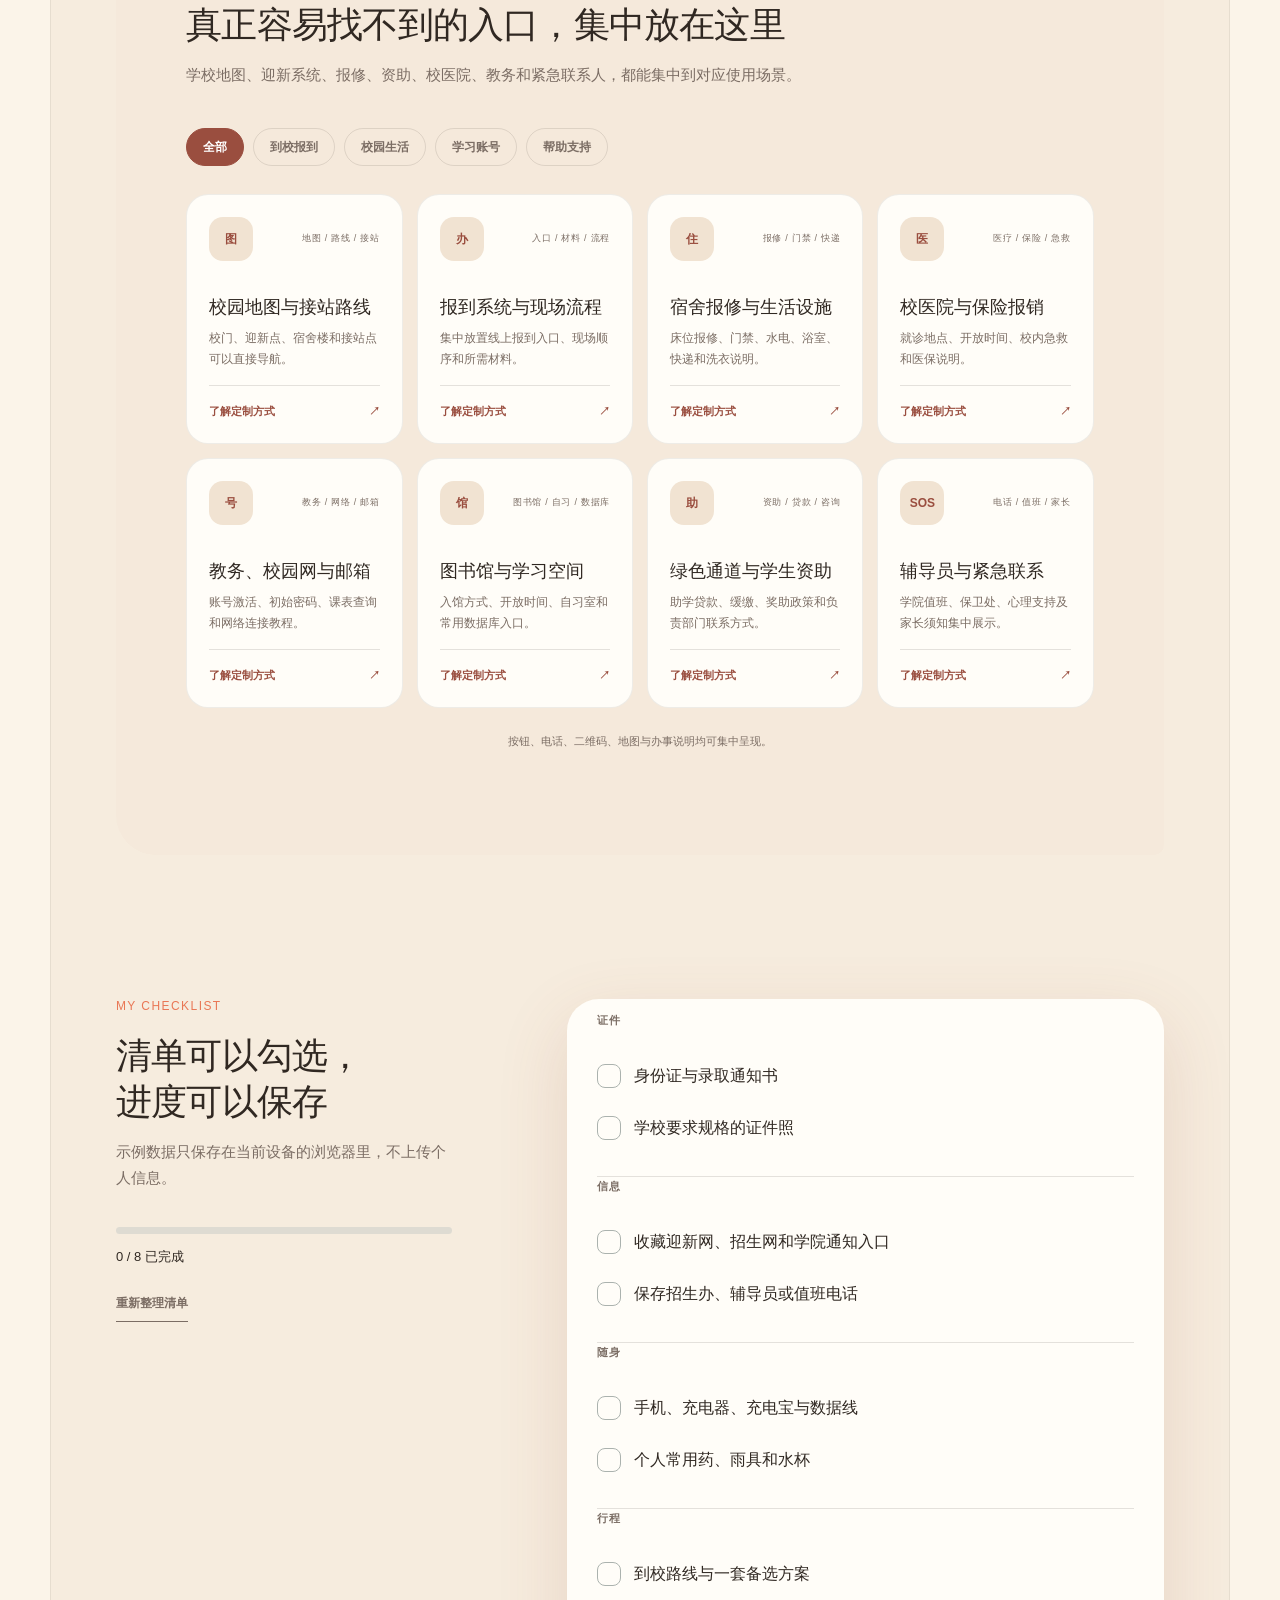
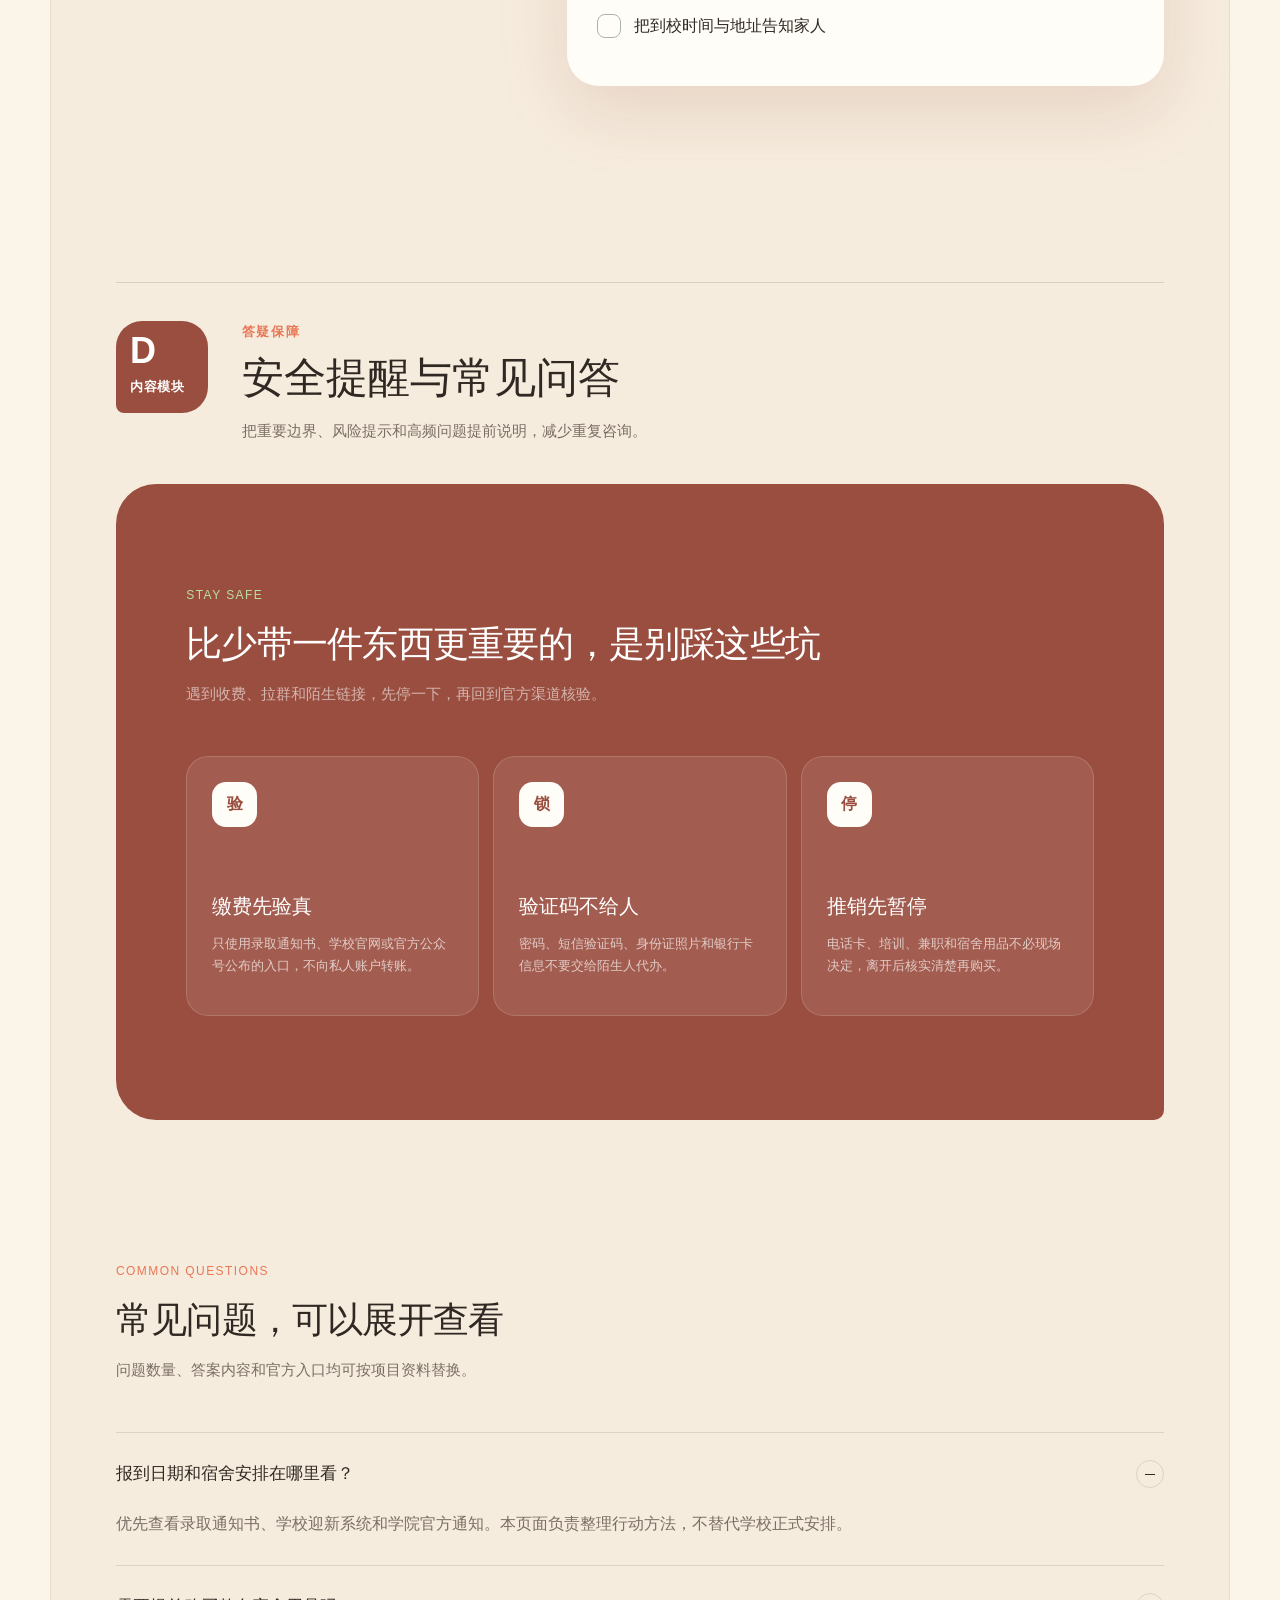
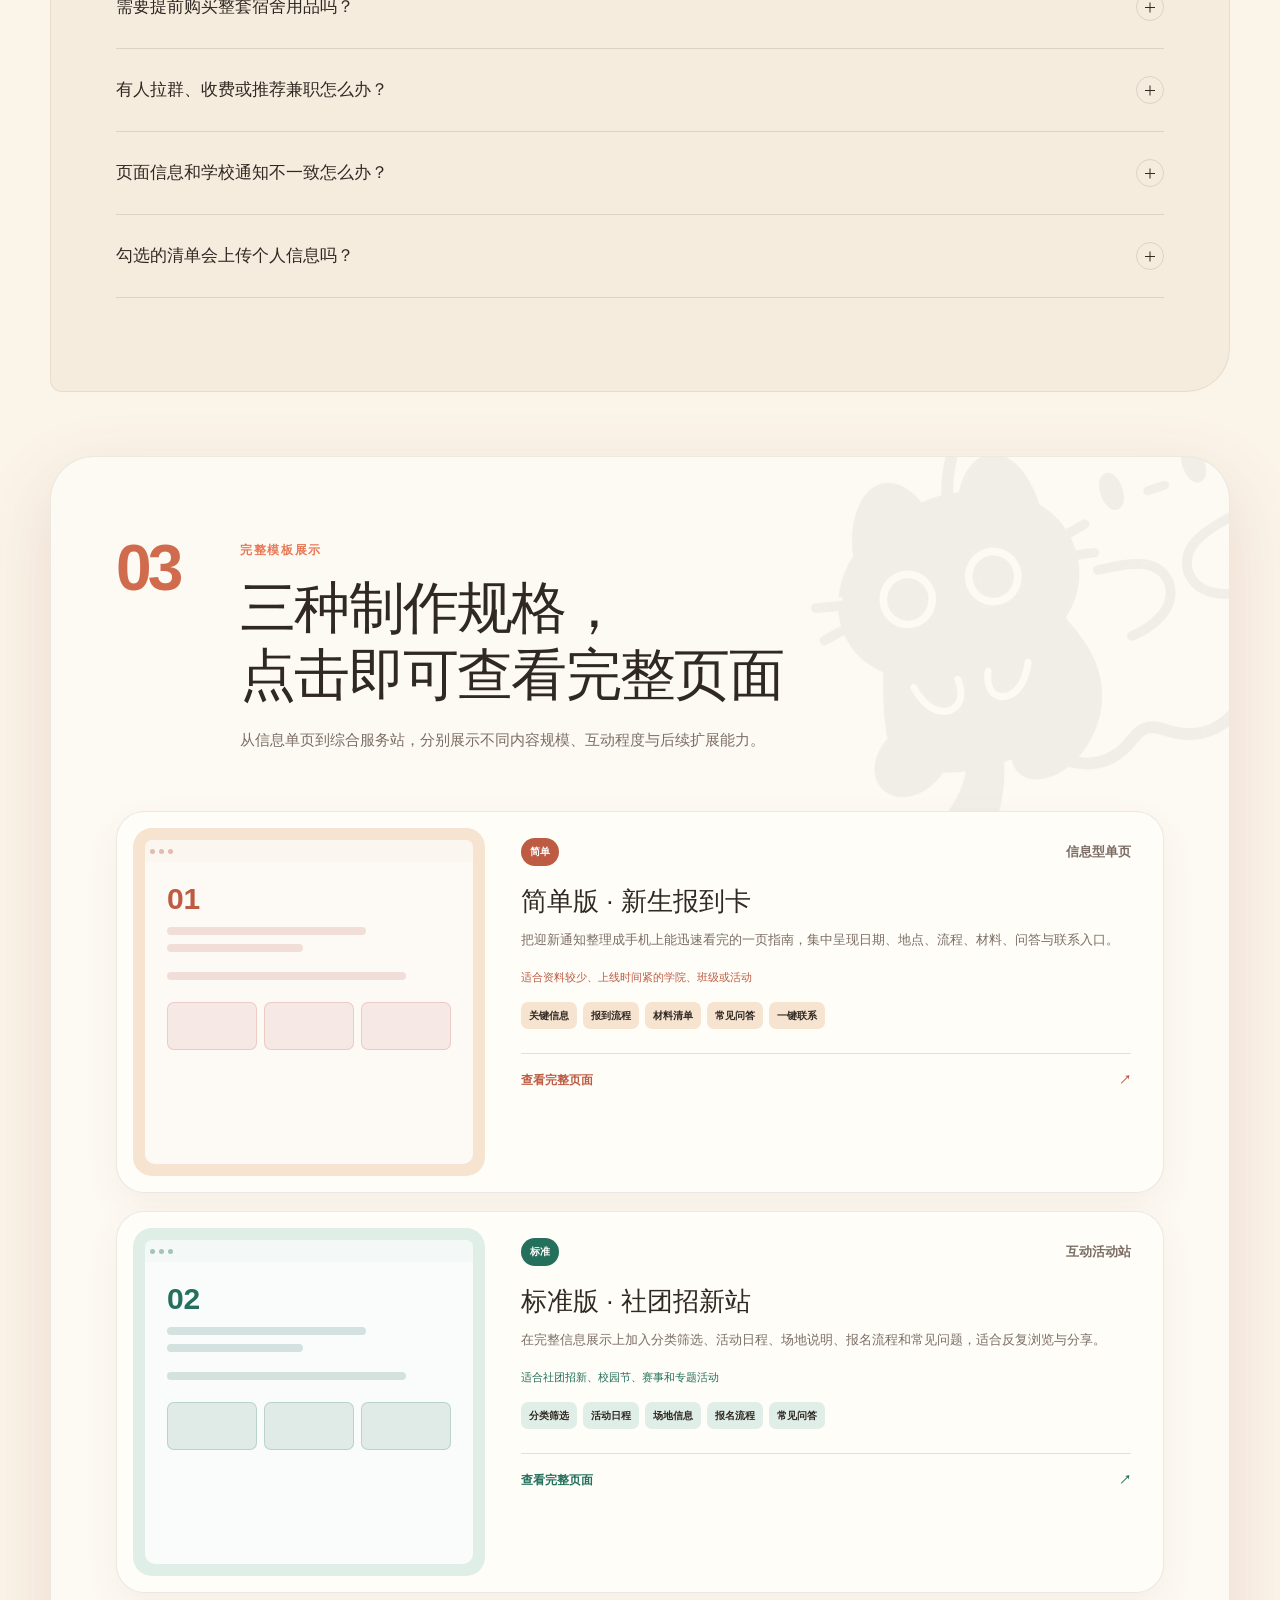
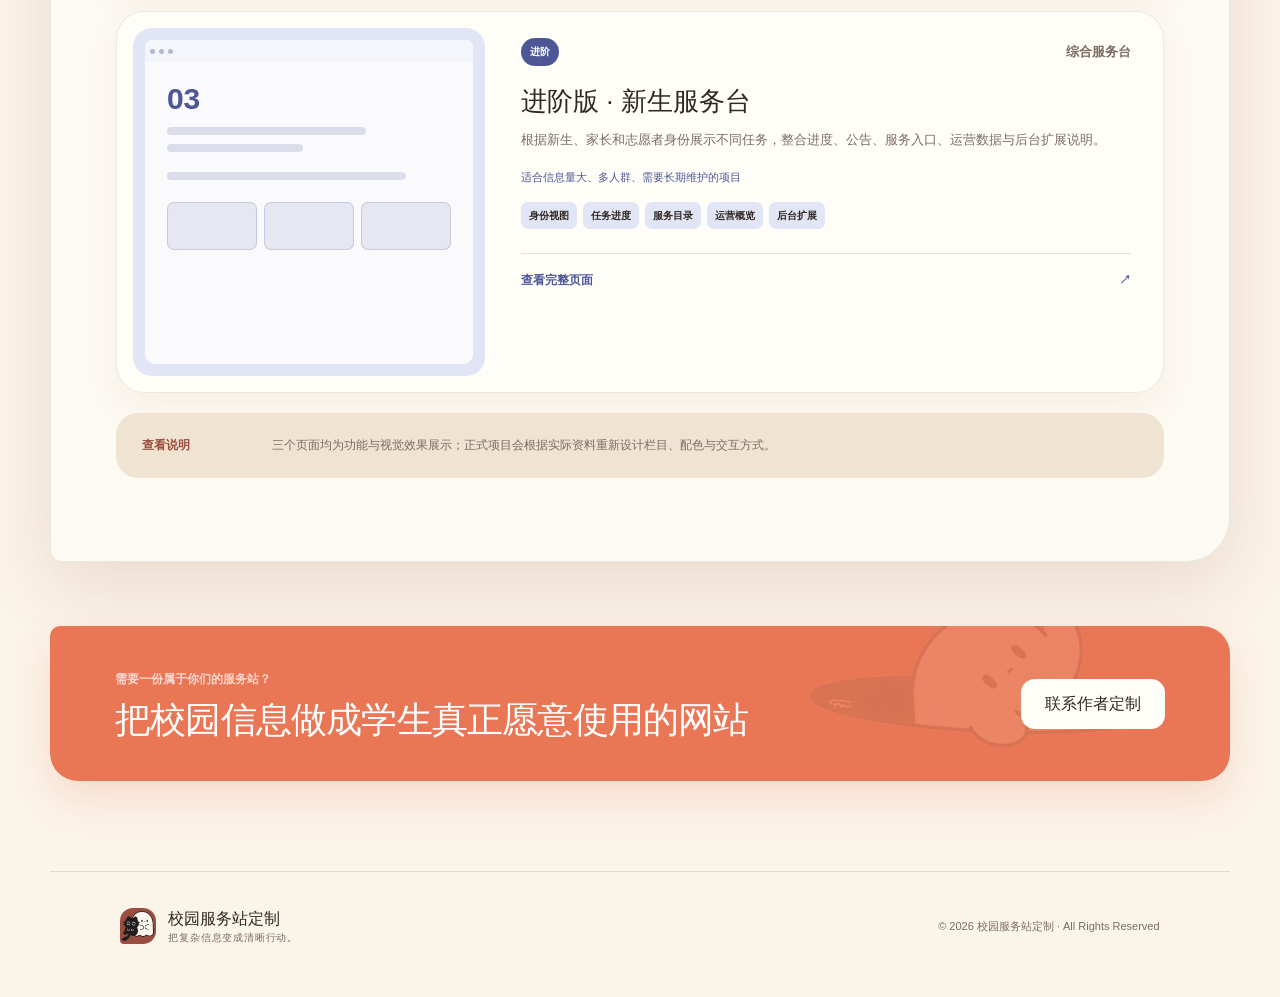
==== commit f25709a4: "feat: add full-screen pendant physics and doodles" ====
--- a/index.html
+++ b/index.html
@@ -13,12 +13,18 @@
     <meta property="og:type" content="website" />
     <title>校园服务站定制｜网站功能展示</title>
     <link rel="icon" href="assets/creator-logo-favicon.png" type="image/png" />
-    <link rel="stylesheet" href="styles.css?v=20260719-pendants" />
+    <link rel="stylesheet" href="styles.css?v=20260719-physics2" />
     <script src="content.js?v=20260719-hierarchy2" defer></script>
-    <script src="app.js?v=20260719-pendants" defer></script>
+    <script src="app.js?v=20260719-physics2" defer></script>
   </head>
   <body>
     <a class="skip-link" href="#main">跳到主要内容</a>
+
+    <div class="page-doodles" aria-hidden="true">
+      <span class="page-doodle page-doodle-scarf"></span>
+      <span class="page-doodle page-doodle-mug"></span>
+      <span class="page-doodle page-doodle-lantern"></span>
+    </div>
 
     <header class="site-header">
       <a class="brand" href="#top" aria-label="返回首页">
--- a/styles.css
+++ b/styles.css
@@ -72,6 +72,49 @@
 p { text-wrap: pretty; }
 .skip-link { position: fixed; left: 12px; top: -60px; z-index: 100; padding: 10px 14px; background: white; }
 .skip-link:focus { top: 12px; }
+
+.page-doodles {
+  position: fixed;
+  inset: 0;
+  z-index: 2;
+  overflow: hidden;
+  pointer-events: none;
+}
+.page-doodle {
+  width: clamp(76px, 6.2vw, 108px);
+  aspect-ratio: 1.15;
+  position: absolute;
+  display: block;
+  background-position: center;
+  background-repeat: no-repeat;
+  background-size: contain;
+  opacity: .72;
+  filter: drop-shadow(0 9px 12px color-mix(in srgb, var(--brand) 10%, transparent));
+  transform-origin: 50% 75%;
+}
+.page-doodle-scarf {
+  left: max(12px, calc((100vw - var(--content)) / 2 - 142px));
+  top: 27%;
+  background-image: url("assets/doodle-scarf.webp");
+  animation: side-doodle-float 5.4s ease-in-out infinite;
+}
+.page-doodle-mug {
+  right: max(12px, calc((100vw - var(--content)) / 2 - 140px));
+  top: 38%;
+  background-image: url("assets/doodle-mug.webp");
+  animation: side-doodle-float 5.9s ease-in-out infinite -1.4s reverse;
+}
+.page-doodle-lantern {
+  left: max(24px, calc((100vw - var(--content)) / 2 - 116px));
+  top: 72%;
+  width: clamp(64px, 5.2vw, 92px);
+  background-image: url("assets/doodle-lantern.webp");
+  animation: side-doodle-float 6.4s ease-in-out infinite -2.2s;
+}
+@keyframes side-doodle-float {
+  0%, 100% { transform: translateY(0) rotate(-2deg); }
+  50% { transform: translateY(-9px) rotate(2.4deg); }
+}
 
 .site-header {
   width: min(calc(100% - 20px), 1520px);
@@ -169,7 +212,8 @@
   --drag-y: 0px;
   --drag-rotate: 0deg;
   --line-angle: 0deg;
-  --line-length: var(--string-base);
+  --string-overlap: 9px;
+  --line-length: calc(var(--string-base) + var(--string-overlap));
   width: var(--pendant-width);
   height: calc(var(--string-base) + var(--pendant-height));
   position: absolute;
@@ -232,10 +276,10 @@
 }
 .elastic-pendant.is-dragging { z-index: 5; }
 .elastic-pendant.is-dragging .pendant-body { cursor: grabbing; filter: drop-shadow(0 13px 12px color-mix(in srgb, var(--brand) 22%, transparent)); }
-.pendant-wine { --pendant-x: 17%; --pendant-width: 94px; --pendant-height: 46px; --string-base: 22px; }
-.pendant-yarn { --pendant-x: 29%; --pendant-width: 92px; --pendant-height: 47px; --string-base: 27px; }
-.pendant-duo { --pendant-x: 72%; --pendant-width: 82px; --pendant-height: 82px; --string-base: 20px; }
-.pendant-stretch { --pendant-x: 84%; --pendant-width: 58px; --pendant-height: 58px; --string-base: 25px; }
+.pendant-wine { --pendant-x: 17%; --pendant-width: 94px; --pendant-height: 46px; --string-base: 18px; }
+.pendant-yarn { --pendant-x: 29%; --pendant-width: 92px; --pendant-height: 47px; --string-base: 22px; }
+.pendant-duo { --pendant-x: 72%; --pendant-width: 82px; --pendant-height: 82px; --string-base: 14px; }
+.pendant-stretch { --pendant-x: 84%; --pendant-width: 58px; --pendant-height: 58px; --string-base: 18px; }
 .pendant-art {
   position: absolute;
   inset: 0;
@@ -334,10 +378,10 @@
 .hero::before {
   width: 520px;
   height: 520px;
-  right: -165px;
-  top: -155px;
+  right: -215px;
+  top: -58px;
   z-index: 0;
-  background: url("assets/creator-logo-hd.webp") center / contain no-repeat;
+  background: var(--watermark-logo, url("assets/creator-logo-hd.webp")) center / contain no-repeat;
   opacity: .055;
 }
 .hero::after { display: none; }
@@ -471,7 +515,7 @@
 .week-section { padding-top: 72px; }
 .week-grid { display: grid; grid-template-columns: repeat(4, 1fr); gap: 14px; }
 .week-card { min-height: 270px; padding: 24px; display: flex; flex-direction: column; position: relative; background: var(--white); border: 1px solid color-mix(in srgb, var(--white) 82%, var(--ink)); border-radius: var(--radius-md); overflow: hidden; }
-.week-card::after { content: ""; width: 122px; height: 122px; position: absolute; right: -24px; bottom: -30px; z-index: 0; pointer-events: none; background: url("assets/creator-logo-hd.webp") center / contain no-repeat; opacity: .055; transform: rotate(-10deg); }
+.week-card::after { content: ""; width: 122px; height: 122px; position: absolute; right: -24px; bottom: -30px; z-index: 0; pointer-events: none; background: var(--watermark-logo, url("assets/creator-logo-hd.webp")) center / contain no-repeat; opacity: .055; transform: rotate(-10deg); }
 .week-card > * { position: relative; z-index: 1; }
 .week-card-top { display: flex; align-items: center; justify-content: space-between; color: var(--accent); font-size: 11px; font-weight: 800; letter-spacing: .1em; }
 .week-card-top b { color: color-mix(in srgb, var(--ink) 18%, transparent); font-size: 28px; line-height: 1; }
@@ -644,7 +688,7 @@
   top: -170px;
   z-index: 0;
   pointer-events: none;
-  background: url("assets/creator-logo-hd.webp") center / contain no-repeat;
+  background: var(--watermark-logo, url("assets/creator-logo-hd.webp")) center / contain no-repeat;
   opacity: .04;
   transform: rotate(-34deg) scale(.92);
   transition: transform .75s cubic-bezier(.2, .82, .24, 1), opacity .45s ease;
@@ -679,7 +723,7 @@
 .chapter-content > .faq-section { padding-bottom: 10px; }
 .chapter-templates.examples-section { padding-top: clamp(58px, 6.5vw, 92px); }
 .contact-strip { margin: 24px 0 90px; padding: 38px 5.5%; display: flex; align-items: center; justify-content: space-between; gap: 30px; position: relative; color: white; background: var(--accent); border-radius: 10px 28px 28px 28px; box-shadow: 0 18px 42px color-mix(in srgb, var(--accent) 20%, transparent); overflow: hidden; transform-origin: center; transition: transform .42s cubic-bezier(.2, .82, .24, 1), box-shadow .42s ease; }
-.contact-strip::after { content: ""; width: 330px; height: 270px; position: absolute; right: 7%; top: 50%; z-index: 0; pointer-events: none; background: url("assets/creator-logo-hd.webp") center / contain no-repeat; opacity: .1; transform: translateY(-50%) rotate(-42deg) scale(.92); transition: transform .52s cubic-bezier(.2, .82, .24, 1), opacity .35s ease; }
+.contact-strip::after { content: ""; width: 330px; height: 270px; position: absolute; right: 7%; top: 50%; z-index: 0; pointer-events: none; background: var(--watermark-logo, url("assets/creator-logo-hd.webp")) center / contain no-repeat; opacity: .1; transform: translateY(-50%) rotate(-42deg) scale(.92); transition: transform .52s cubic-bezier(.2, .82, .24, 1), opacity .35s ease; }
 .contact-strip > * { position: relative; z-index: 1; }
 .contact-strip:focus-within::after { opacity: .14; transform: translateY(-50%) rotate(0deg) scale(1.03); }
 .contact-strip span { color: rgba(255,255,255,.72); font-size: 12px; font-weight: 800; }
@@ -826,6 +870,10 @@
 .reveal { opacity: 0; transform: translateY(16px); transition: opacity .55s ease, transform .55s ease; }
 .reveal.visible { opacity: 1; transform: none; }
 
+@media (max-width: 1399px) {
+  .page-doodles { display: none; }
+}
+
 @media (max-width: 900px) {
   .desktop-nav { display: none; }
   .hero { padding-top: 70px; grid-template-columns: 1fr; gap: 55px; }
@@ -863,8 +911,8 @@
   .hero::before {
     width: clamp(248px, 72vw, 300px);
     height: clamp(248px, 72vw, 300px);
-    right: clamp(18px, 6vw, 30px);
-    top: -58px;
+    right: -20px;
+    top: 8px;
     opacity: .05;
   }
   .theme-picker { margin-bottom: -18px; position: relative; left: auto; top: auto; display: flex; align-items: center; justify-content: space-between; gap: 14px; }
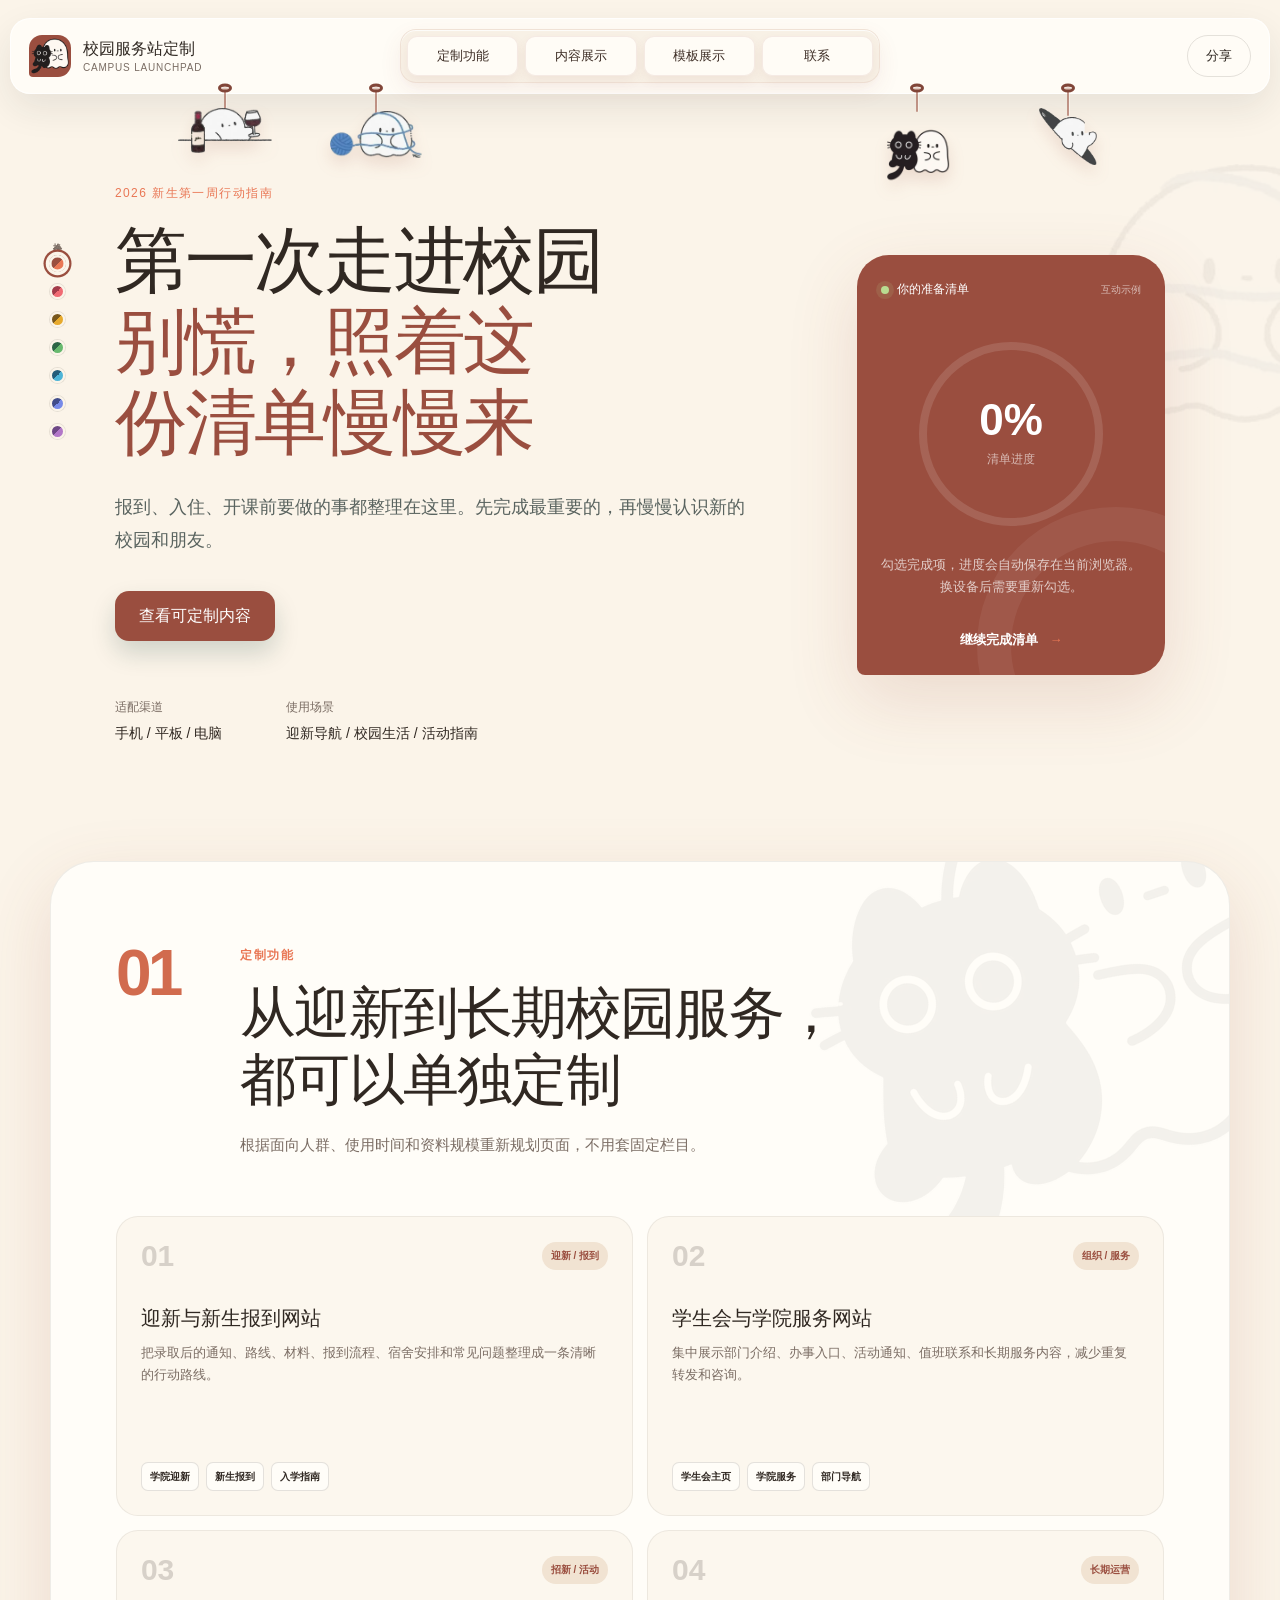
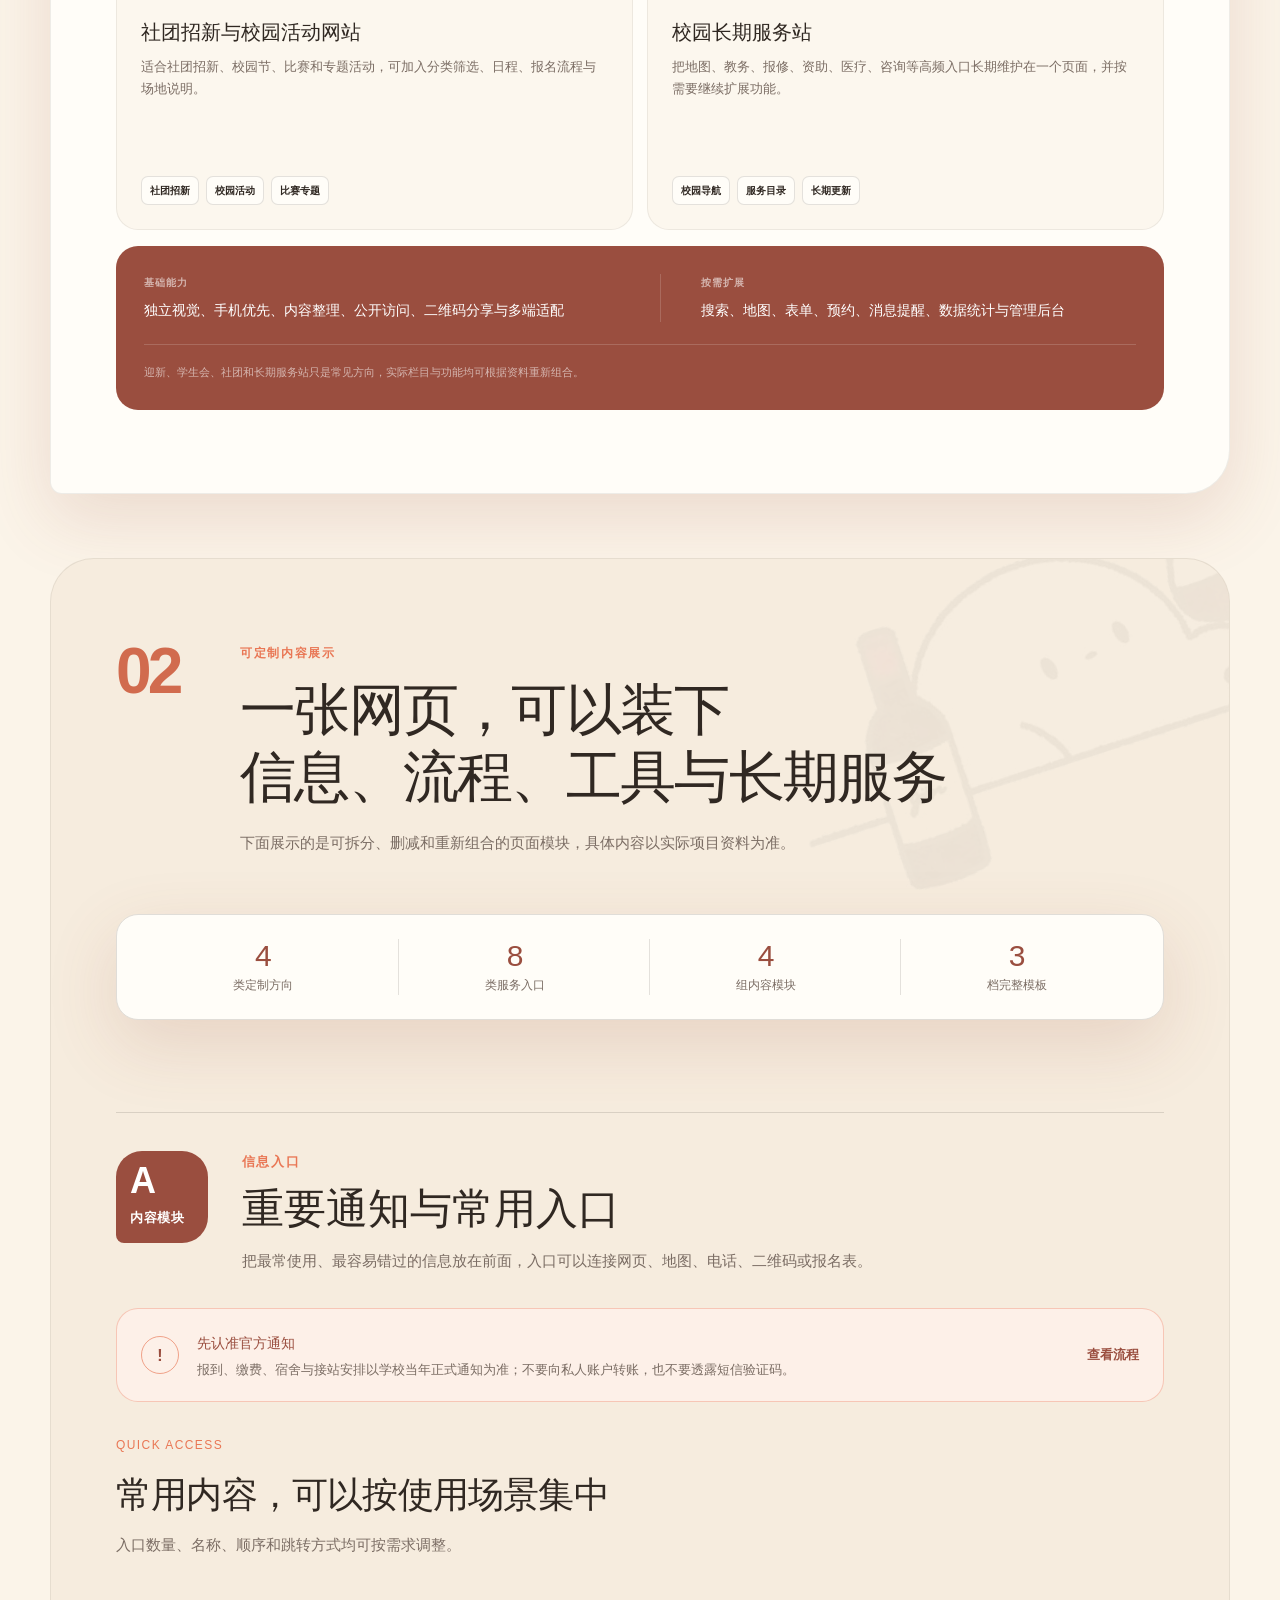
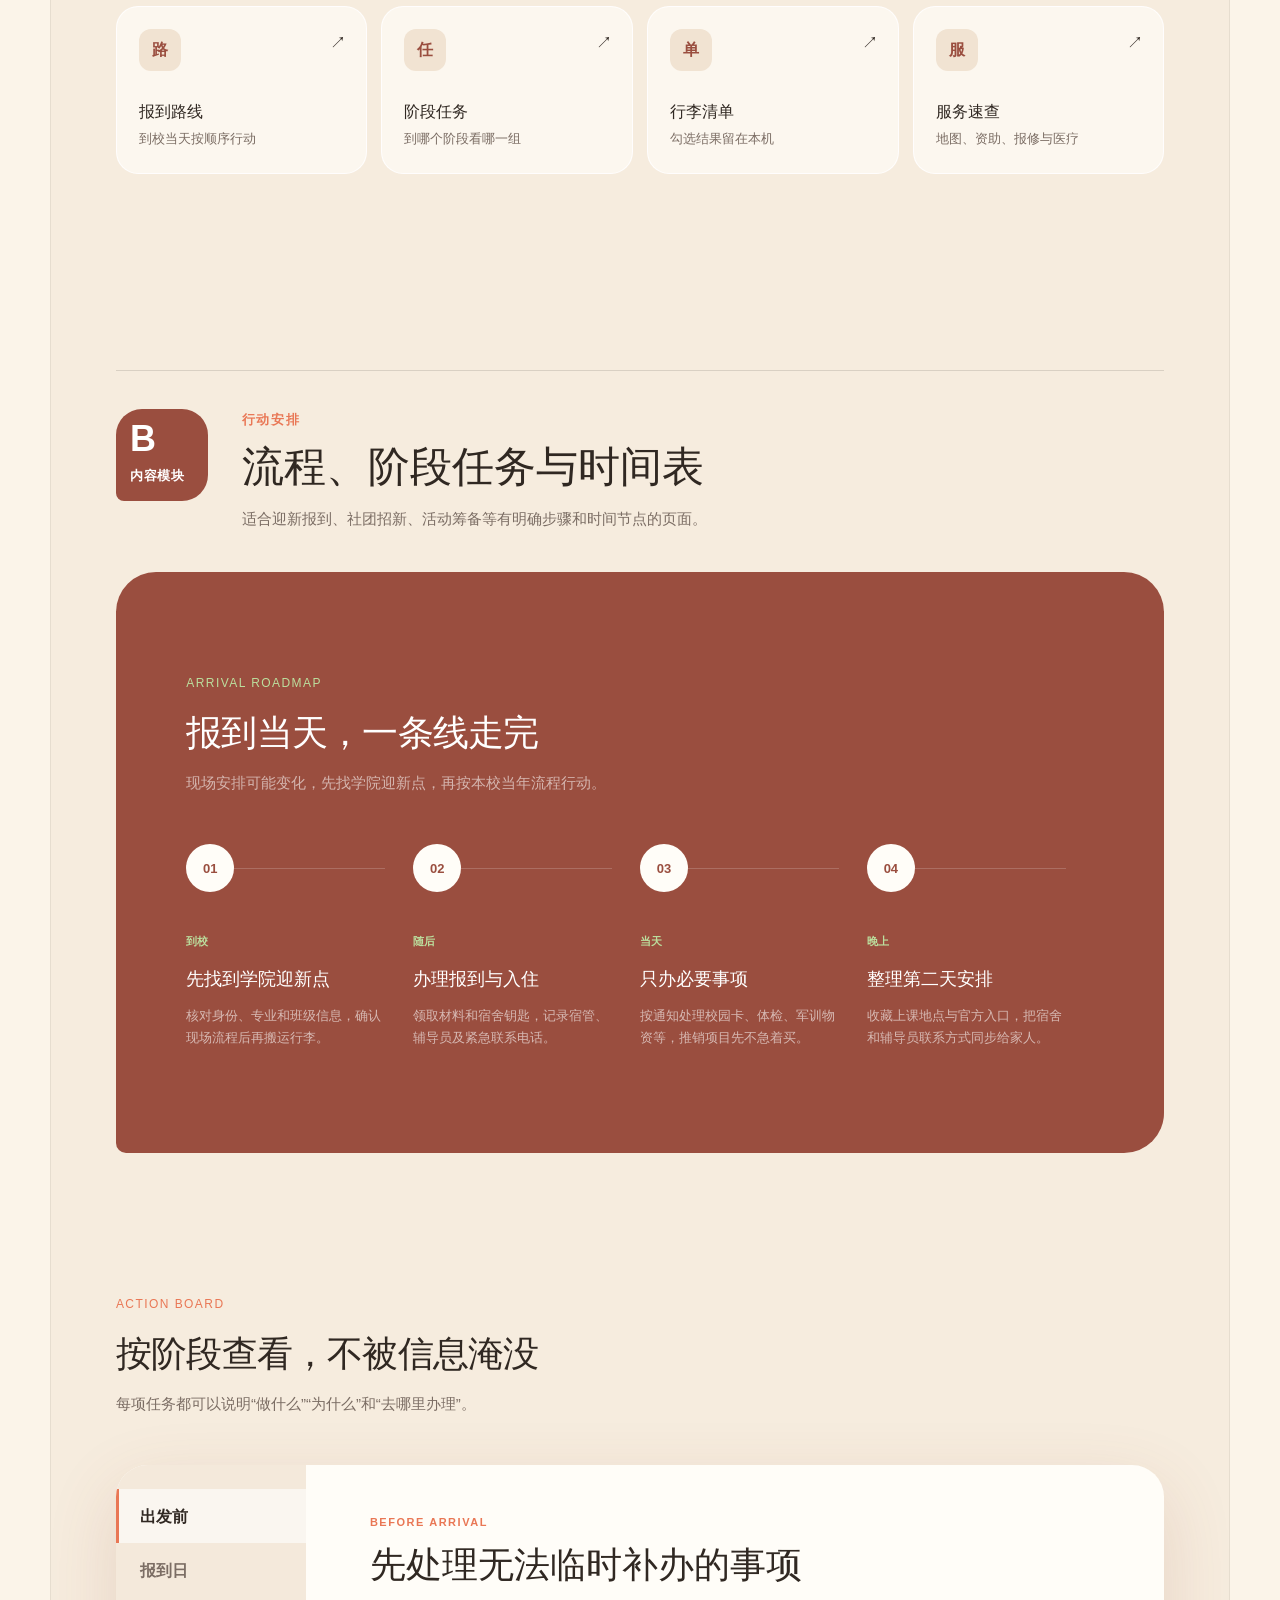
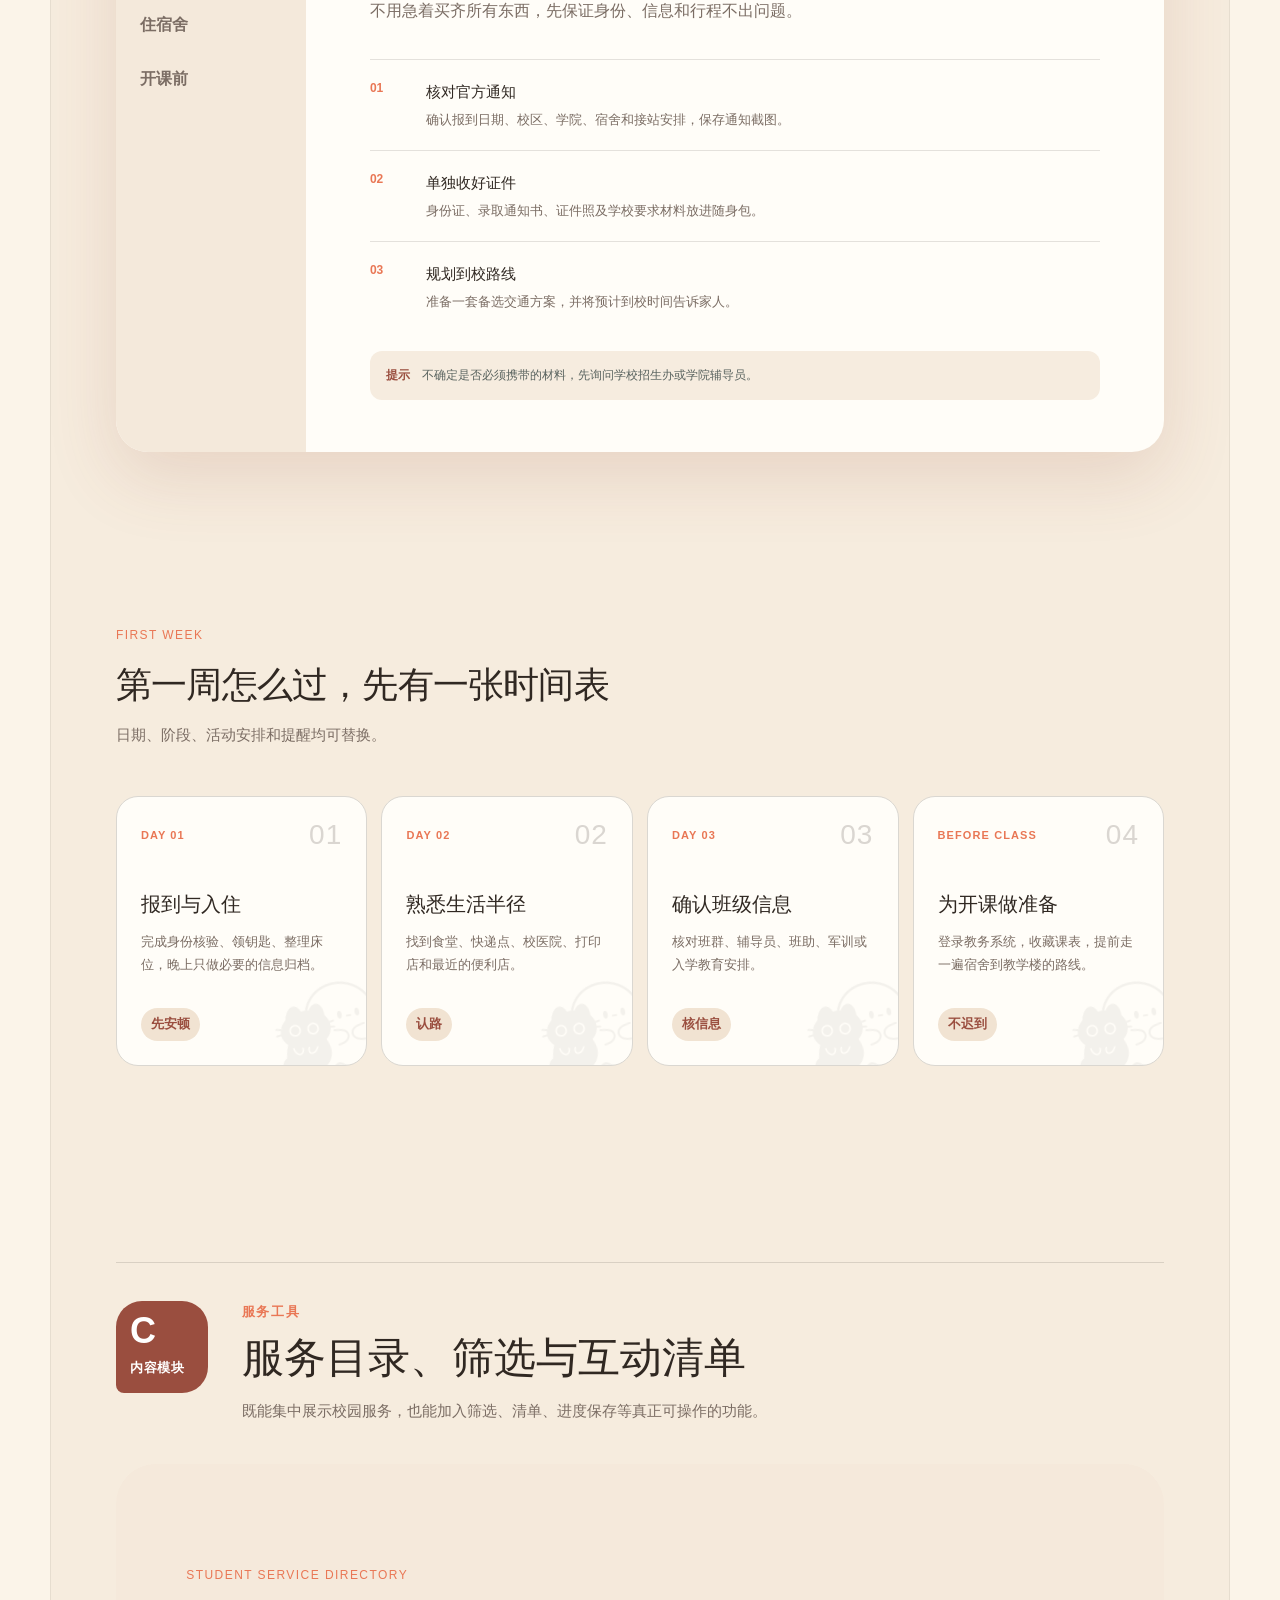
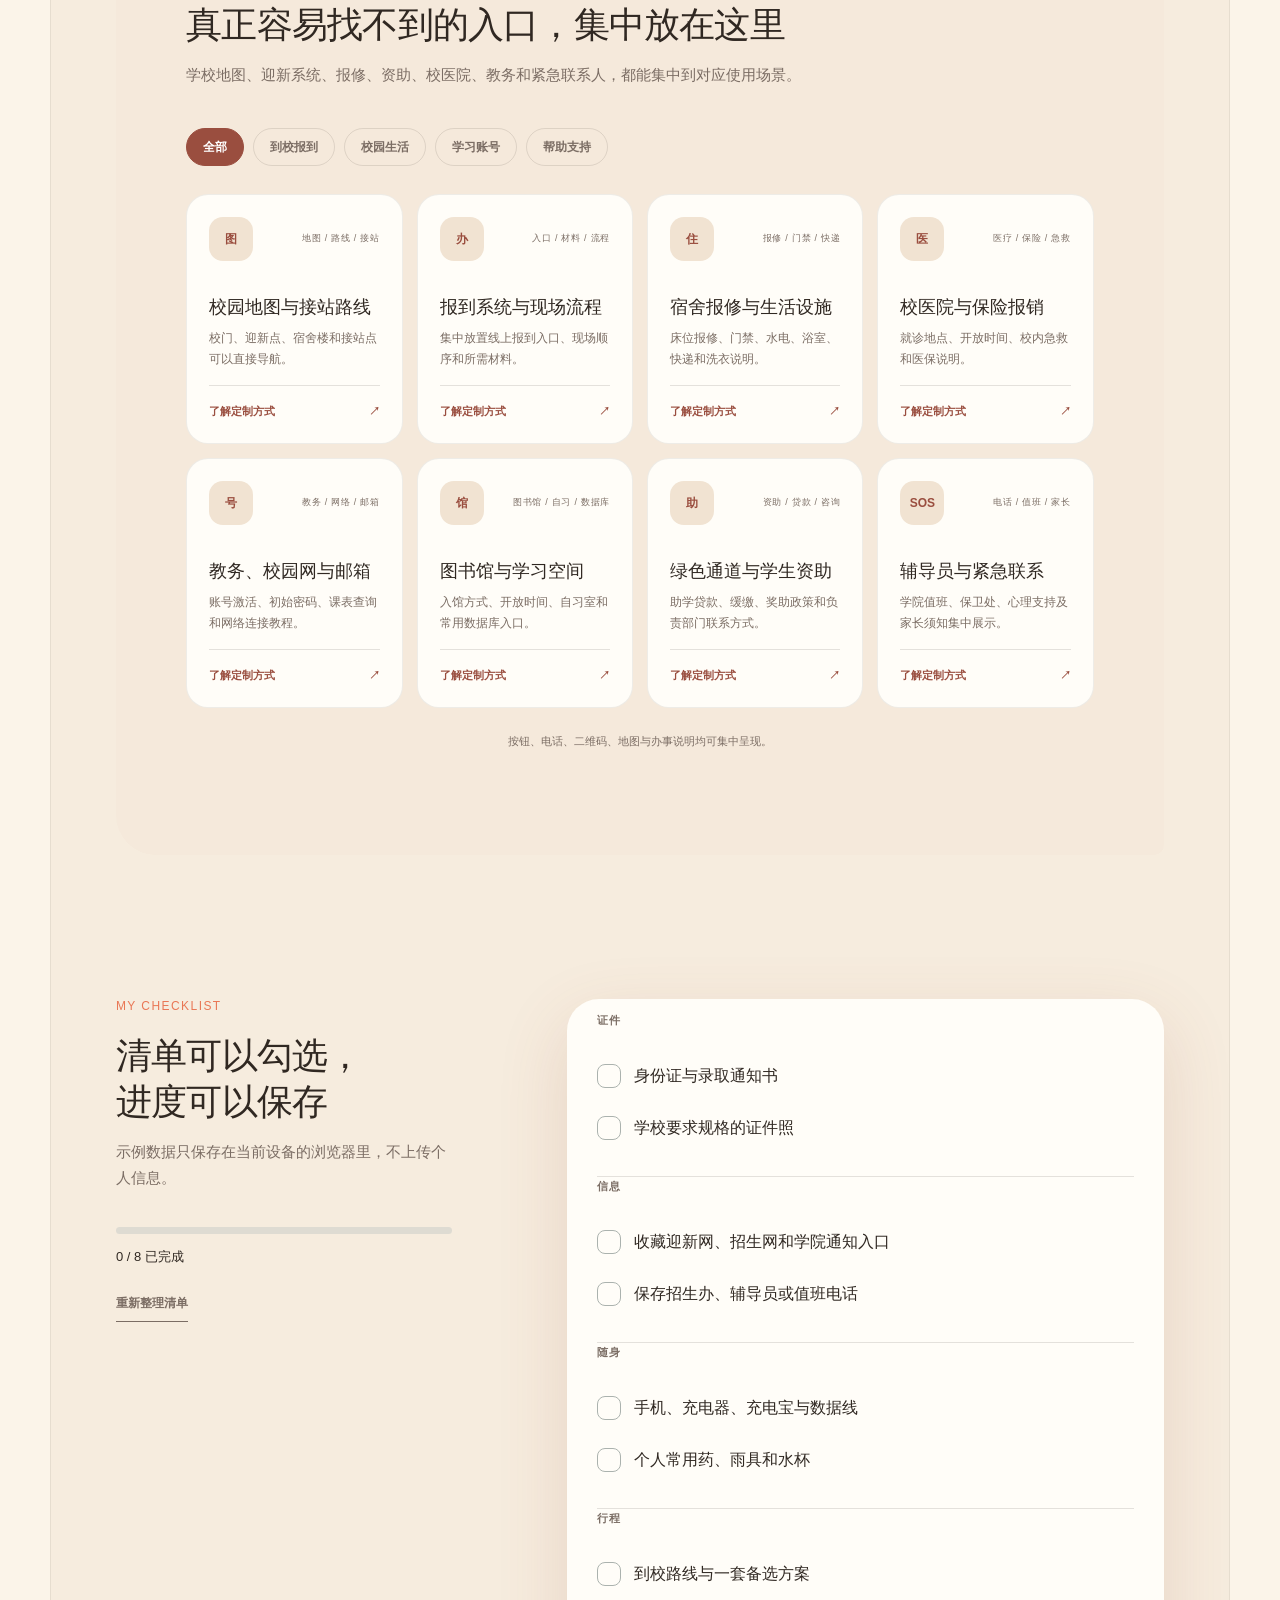
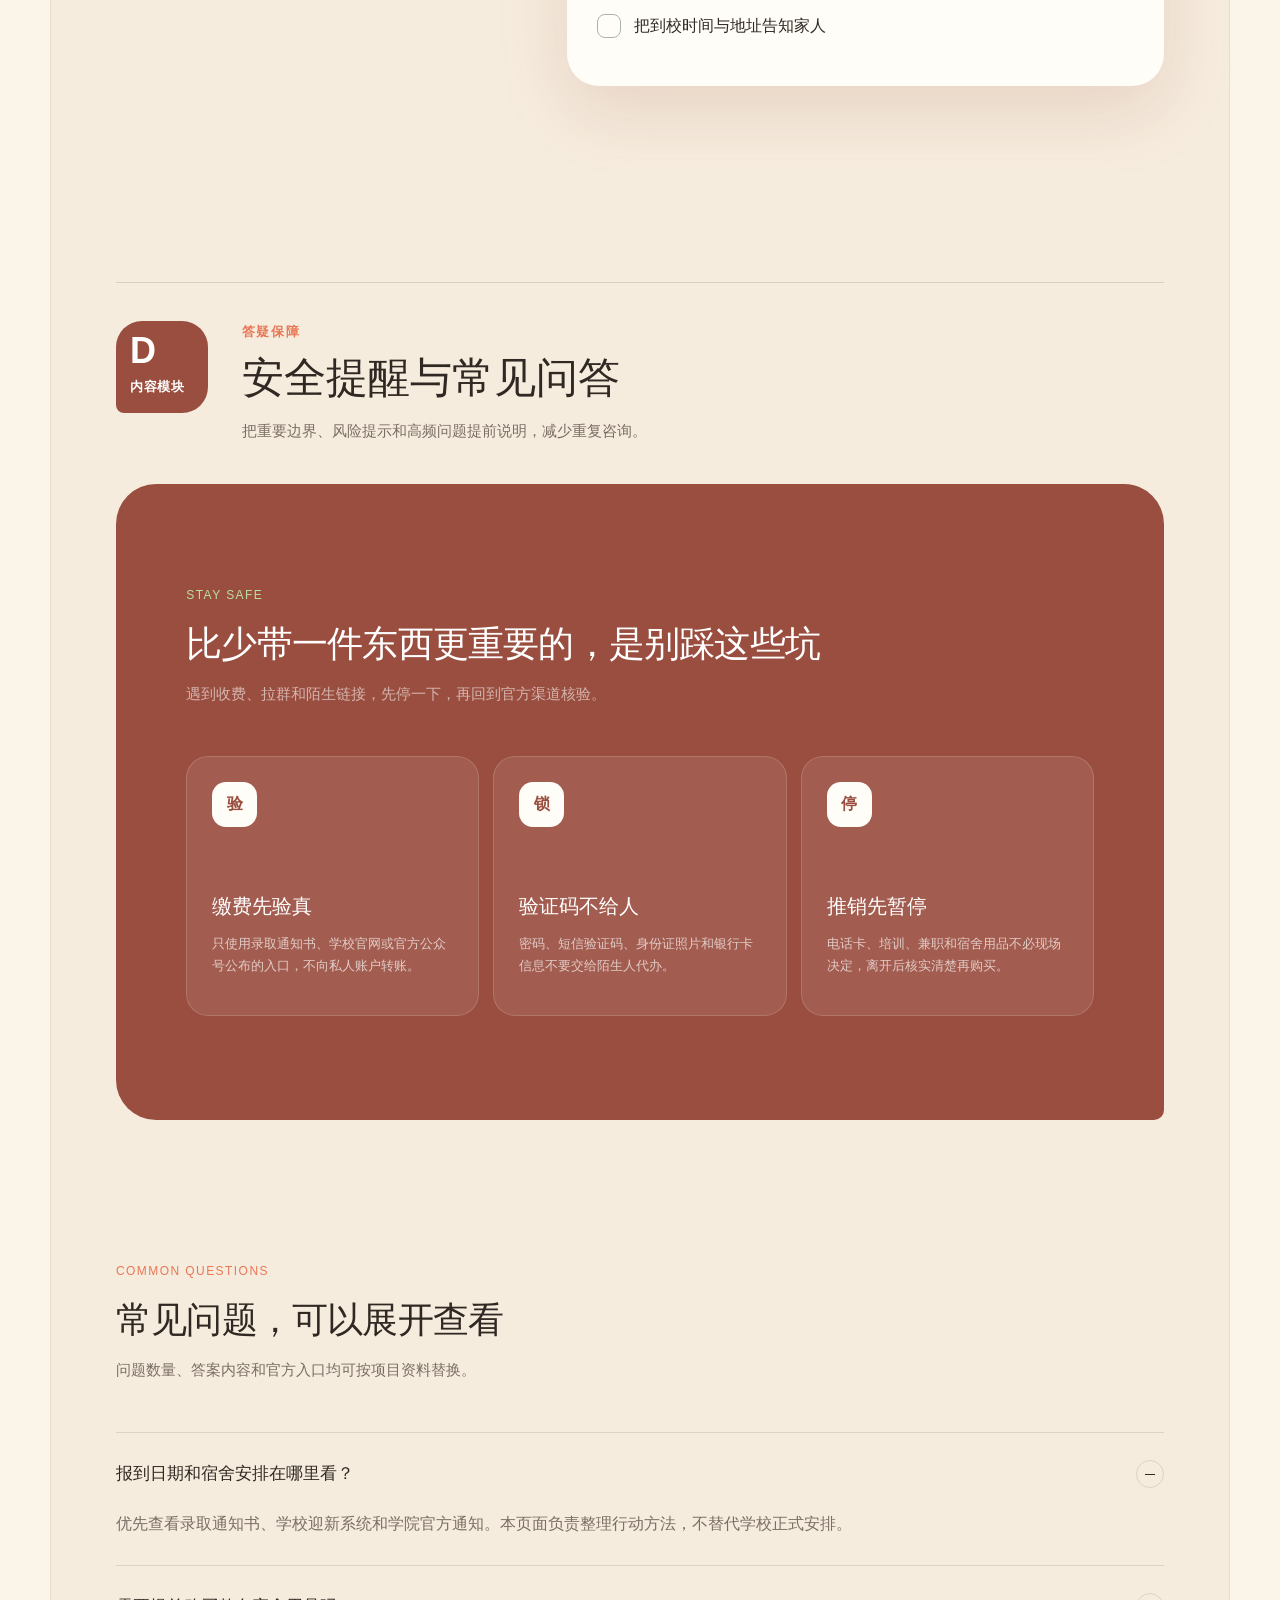
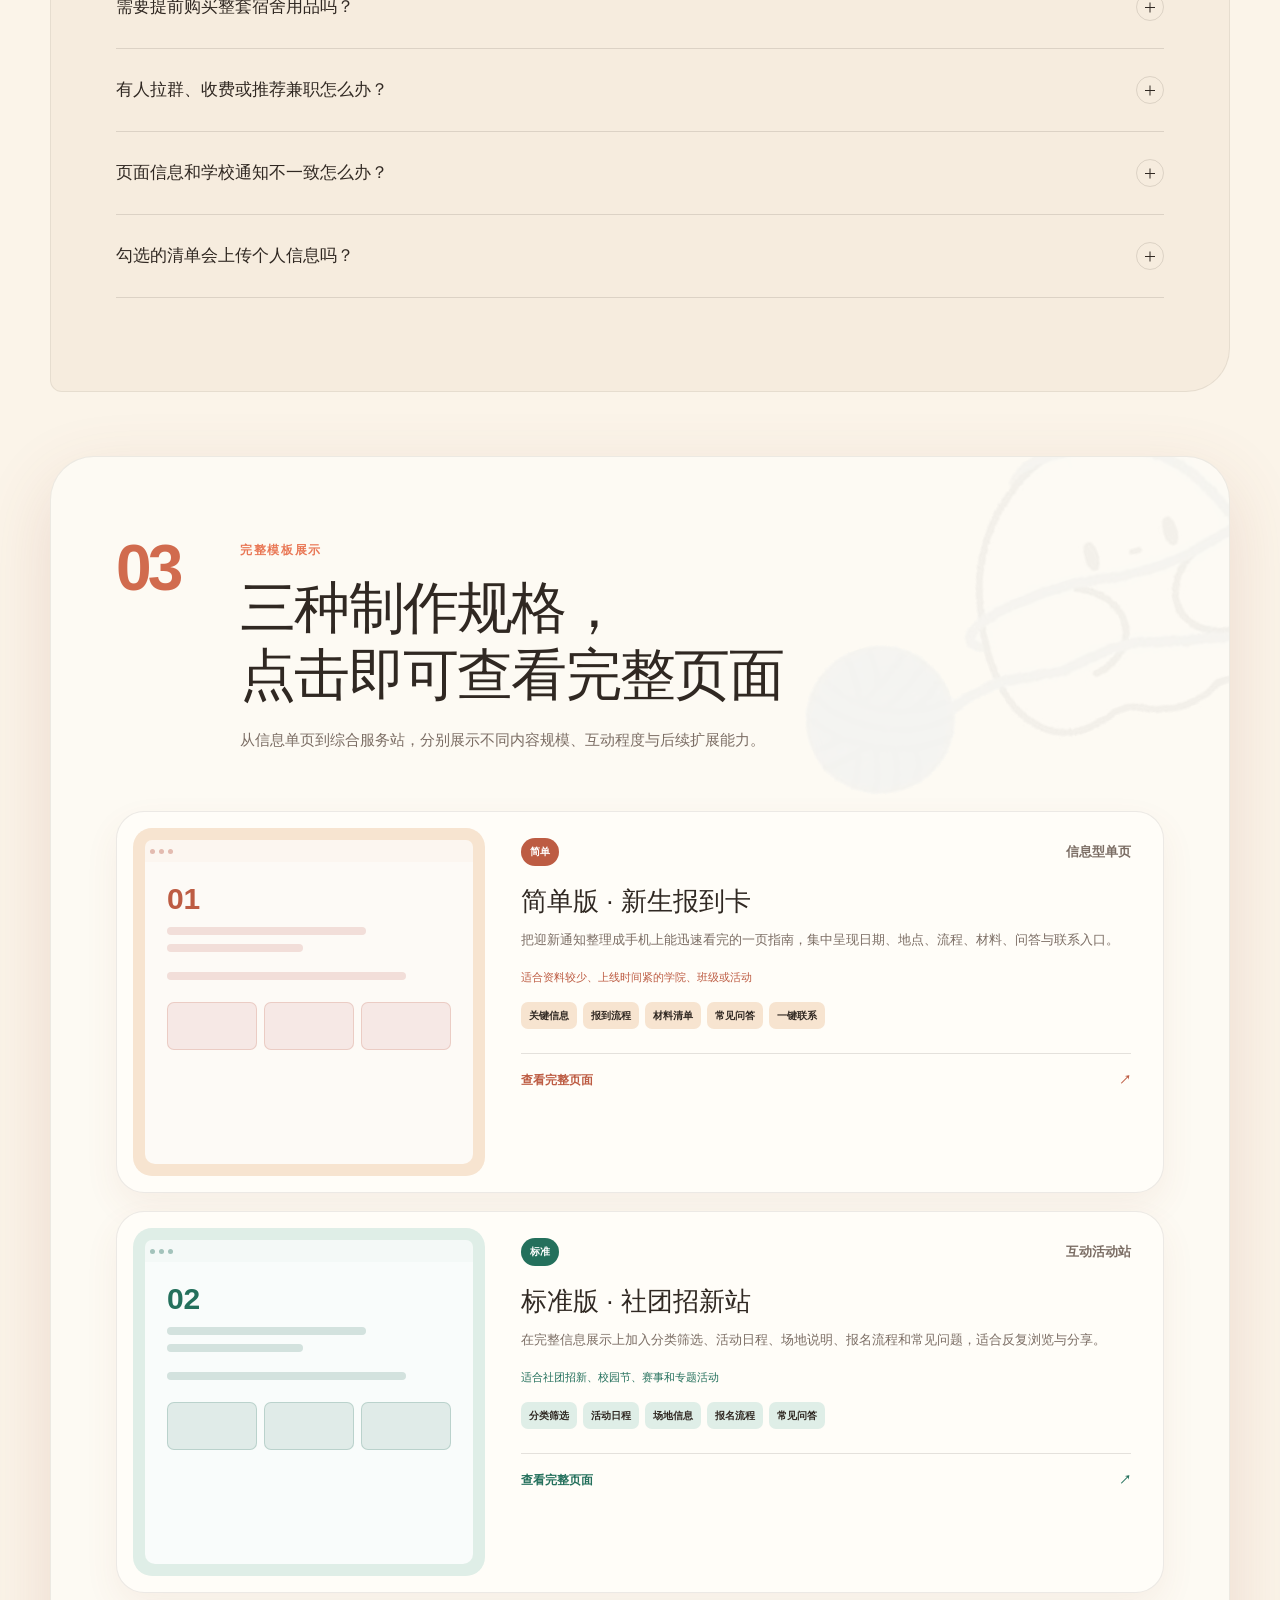
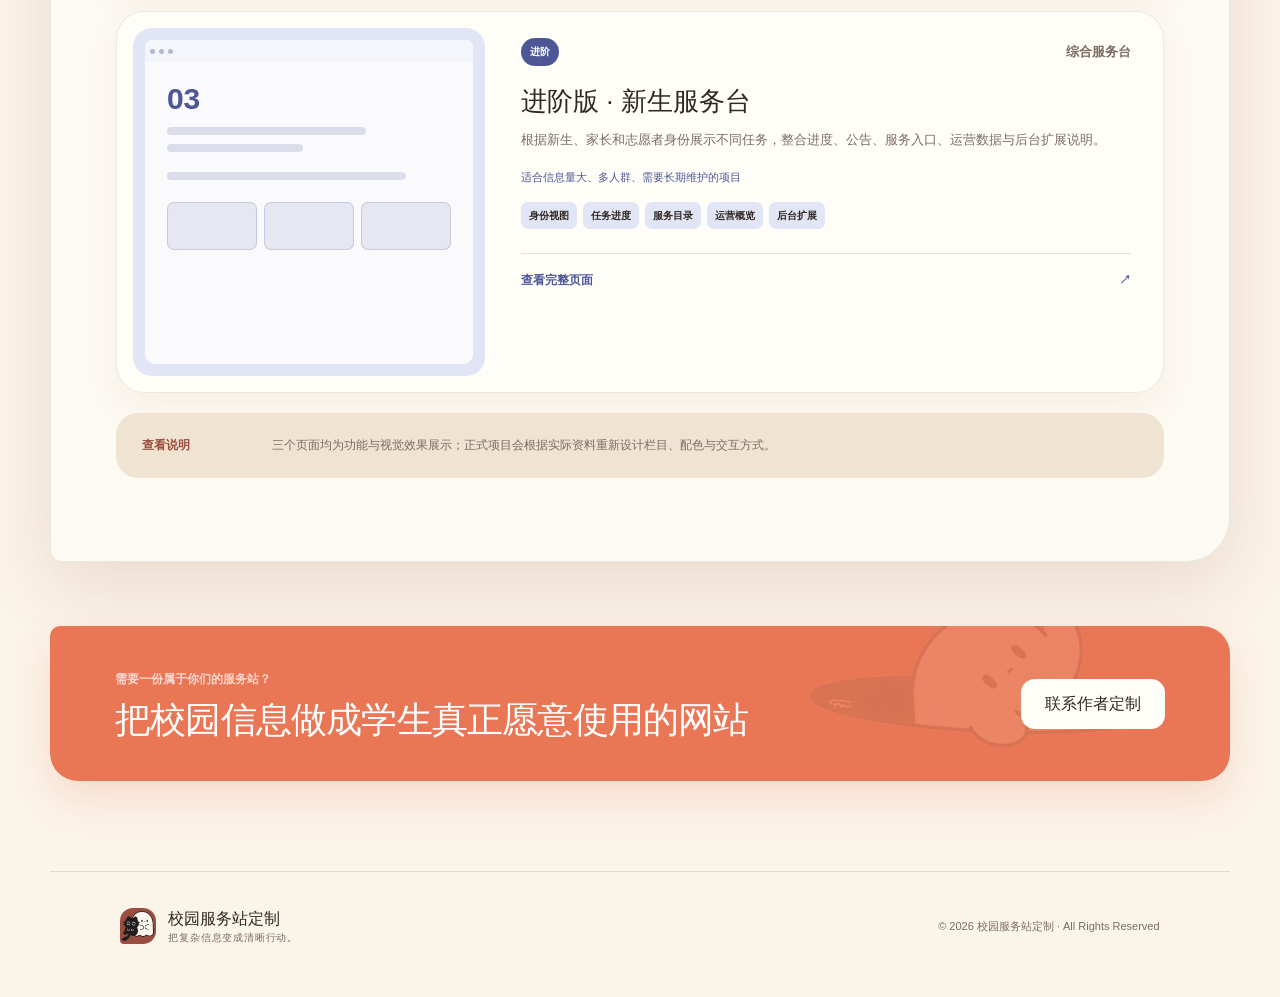
==== commit e8dcce0e: "chore: remove summary copy action" ====
--- a/index.html
+++ b/index.html
@@ -13,9 +13,9 @@
     <meta property="og:type" content="website" />
     <title>校园服务站定制｜网站功能展示</title>
     <link rel="icon" href="assets/creator-logo-favicon.png" type="image/png" />
-    <link rel="stylesheet" href="styles.css?v=20260719-physics2" />
-    <script src="content.js?v=20260719-hierarchy2" defer></script>
-    <script src="app.js?v=20260719-physics2" defer></script>
+    <link rel="stylesheet" href="styles.css?v=20260719-cleanup" />
+    <script src="content.js?v=20260719-cleanup" defer></script>
+    <script src="app.js?v=20260719-cleanup" defer></script>
   </head>
   <body>
     <a class="skip-link" href="#main">跳到主要内容</a>
@@ -96,7 +96,6 @@
           </p>
           <div class="hero-actions">
             <a class="primary-button" href="#content-showcase" data-primary-action>查看可定制内容</a>
-            <button class="text-button" type="button" data-copy-address data-copy-action>复制攻略摘要</button>
           </div>
           <div class="hero-meta" aria-label="关键信息">
             <div>
--- a/styles.css
+++ b/styles.css
@@ -197,7 +197,7 @@
   box-shadow: 0 8px 18px color-mix(in srgb, var(--brand) 13%, transparent);
   transform: translateY(-1px);
 }
-.ghost-button, .text-button { cursor: pointer; border: 0; background: transparent; }
+.ghost-button { cursor: pointer; border: 0; background: transparent; }
 .ghost-button { padding: 9px 18px; border: 1px solid var(--line); border-radius: 999px; font-size: 13px; font-weight: 500; }
 
 .header-pendants {
@@ -418,7 +418,6 @@
   transition: transform .2s ease, box-shadow .2s ease;
 }
 .primary-button:hover { transform: translateY(-2px); box-shadow: 0 16px 30px rgba(18, 60, 58, .24); }
-.text-button { padding: 8px 0; border-bottom: 1px solid currentColor; font-weight: 500; }
 .hero-meta { margin-top: 56px; display: flex; gap: clamp(30px, 5vw, 72px); }
 .hero-meta div { display: grid; gap: 3px; }
 .hero-meta span { color: var(--muted); font-size: 12px; }
@@ -924,7 +923,6 @@
   .hero-intro { margin-top: 22px; font-size: 15px; }
   .hero-actions { margin-top: 28px; gap: 18px; }
   .primary-button { min-height: 48px; padding: 0 20px; font-size: 14px; }
-  .text-button { font-size: 13px; }
   .hero-meta { margin-top: 42px; display: grid; gap: 18px; }
   .launch-card { min-height: 390px; padding: 20px; }
   .progress-orbit { width: 164px; height: 164px; margin: 36px 0 24px; }
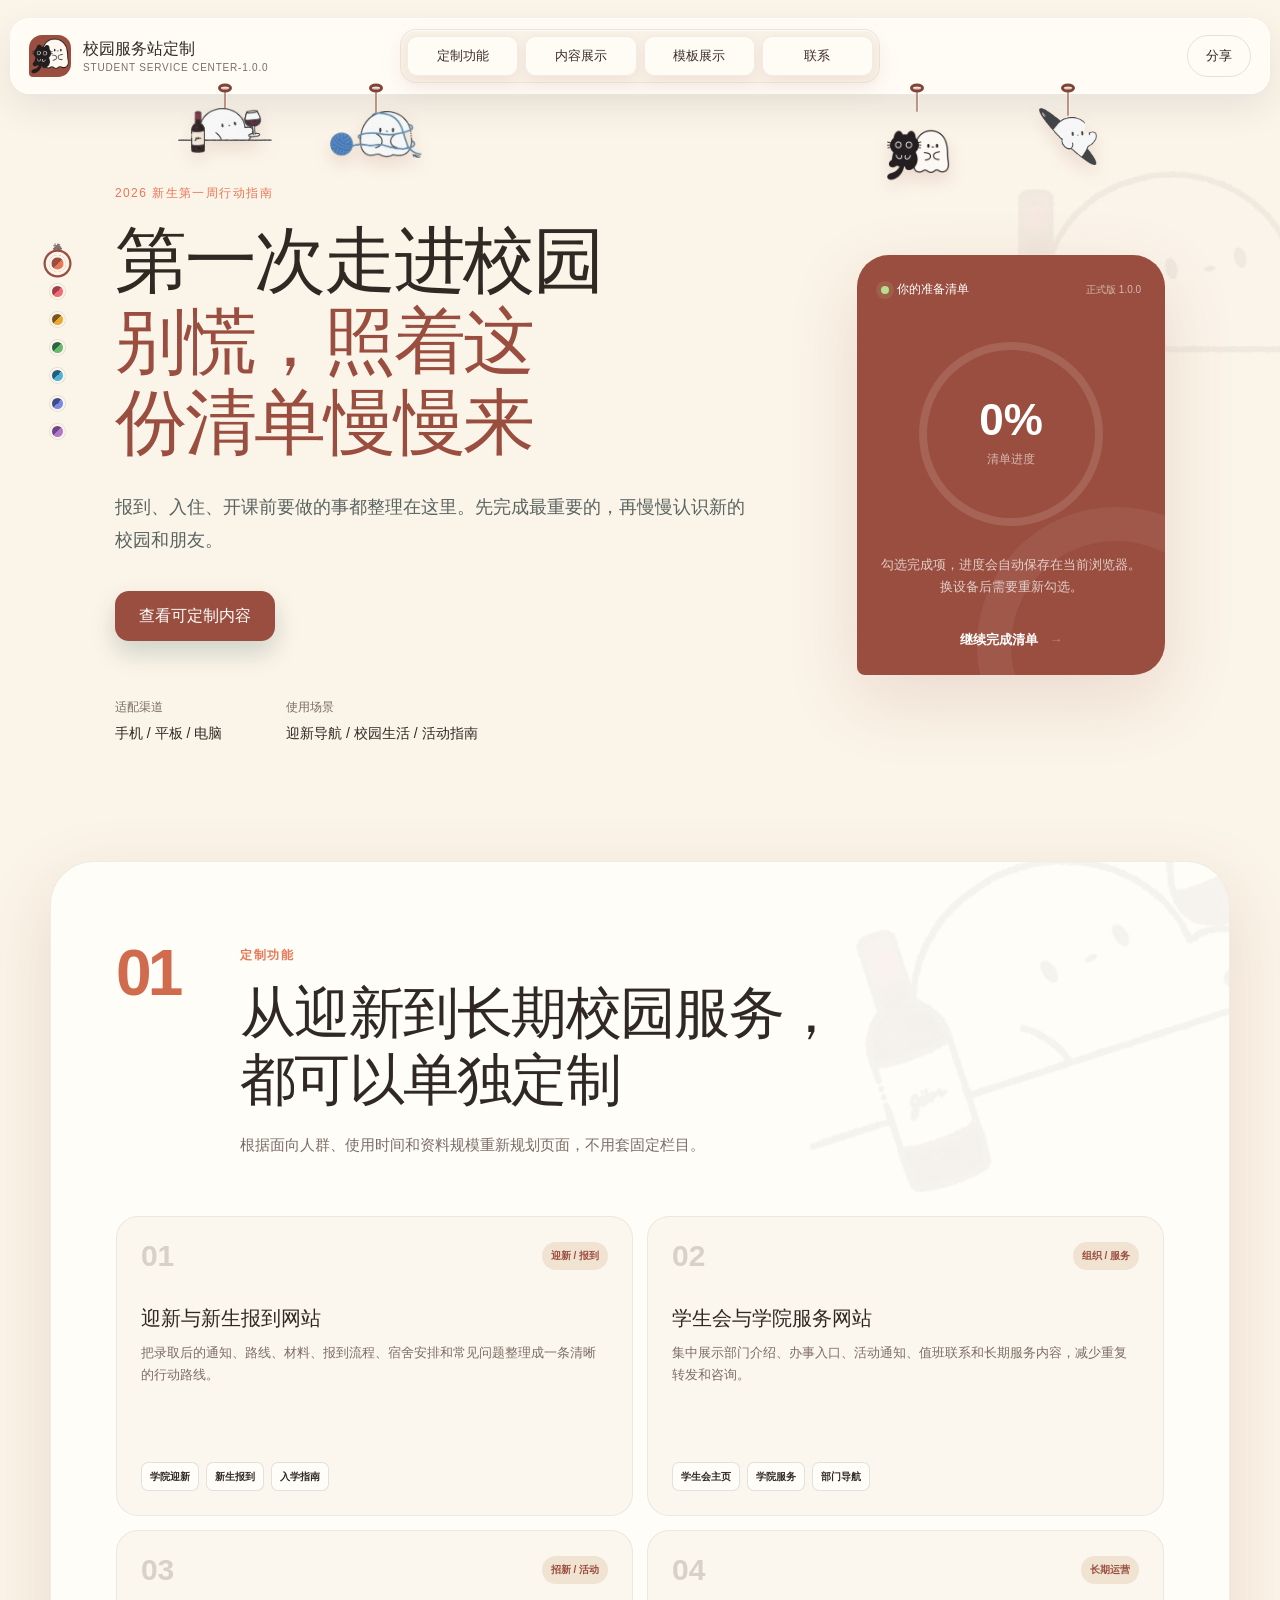
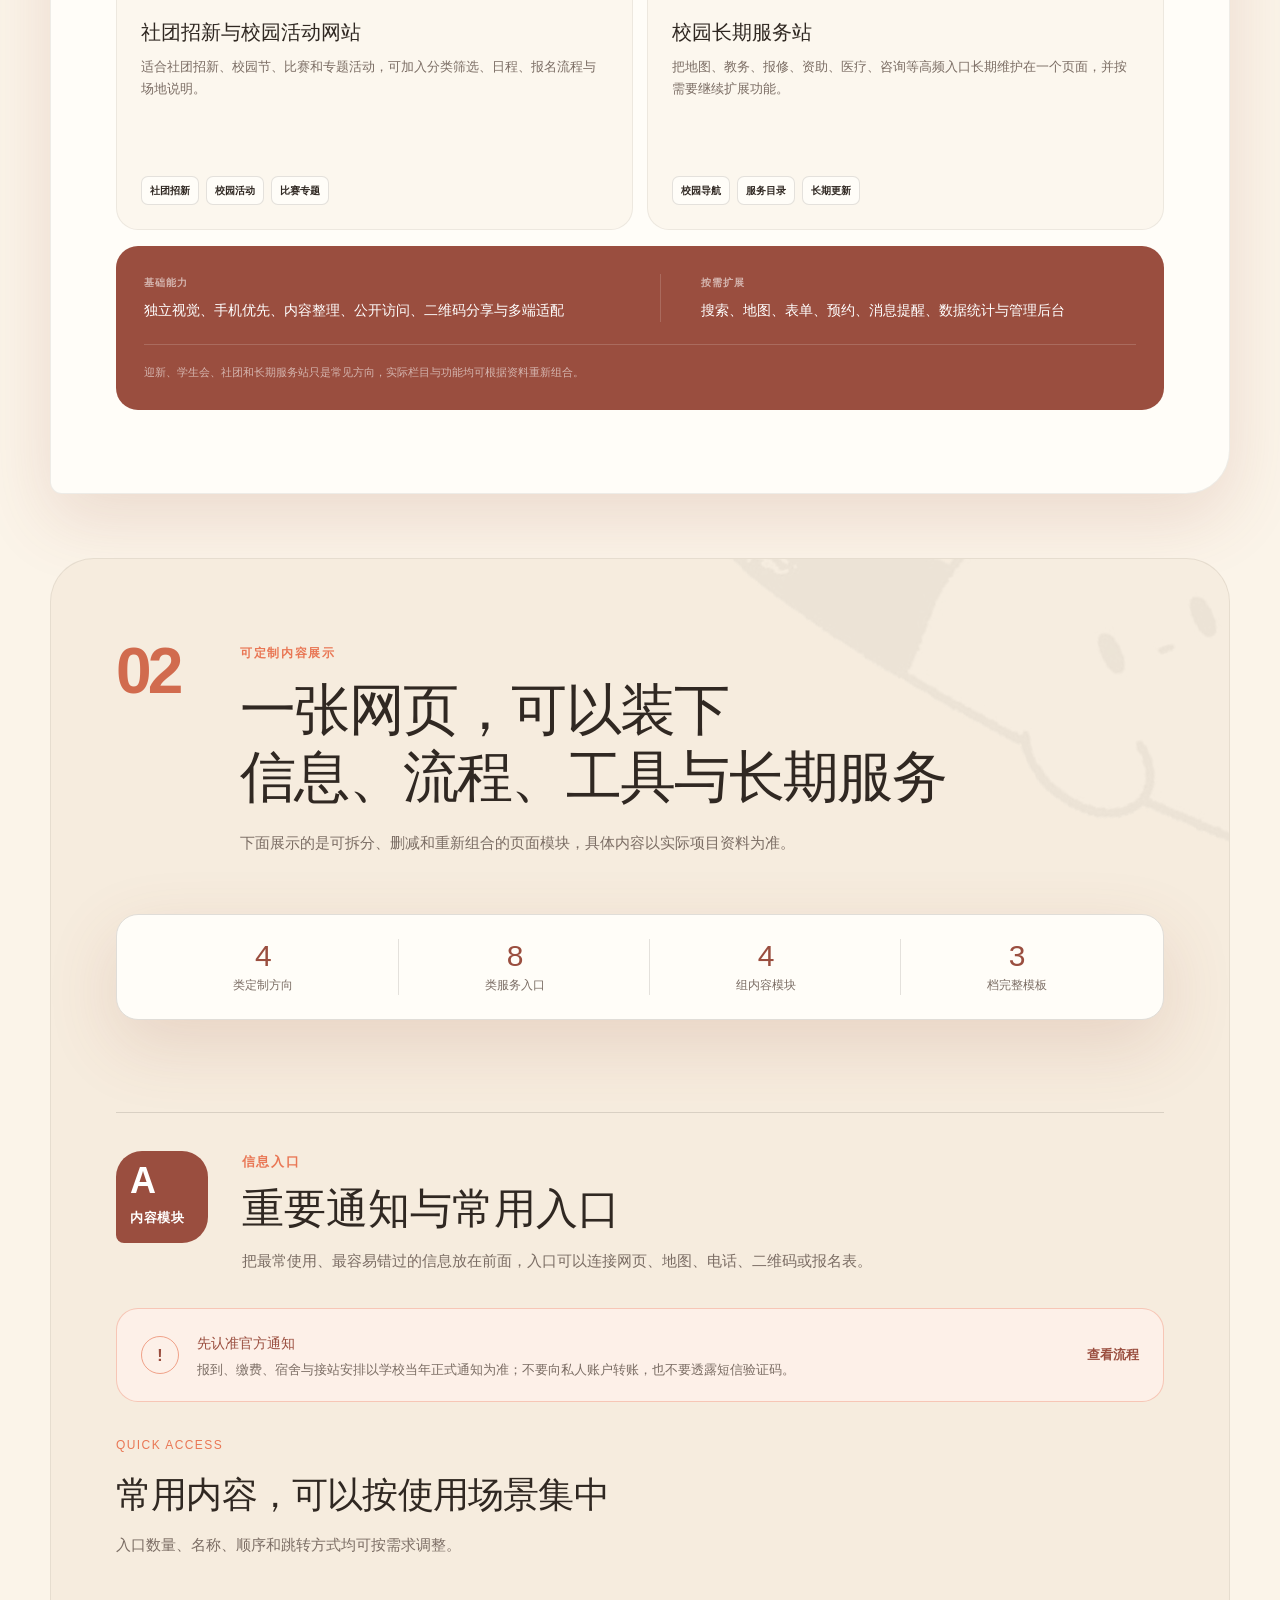
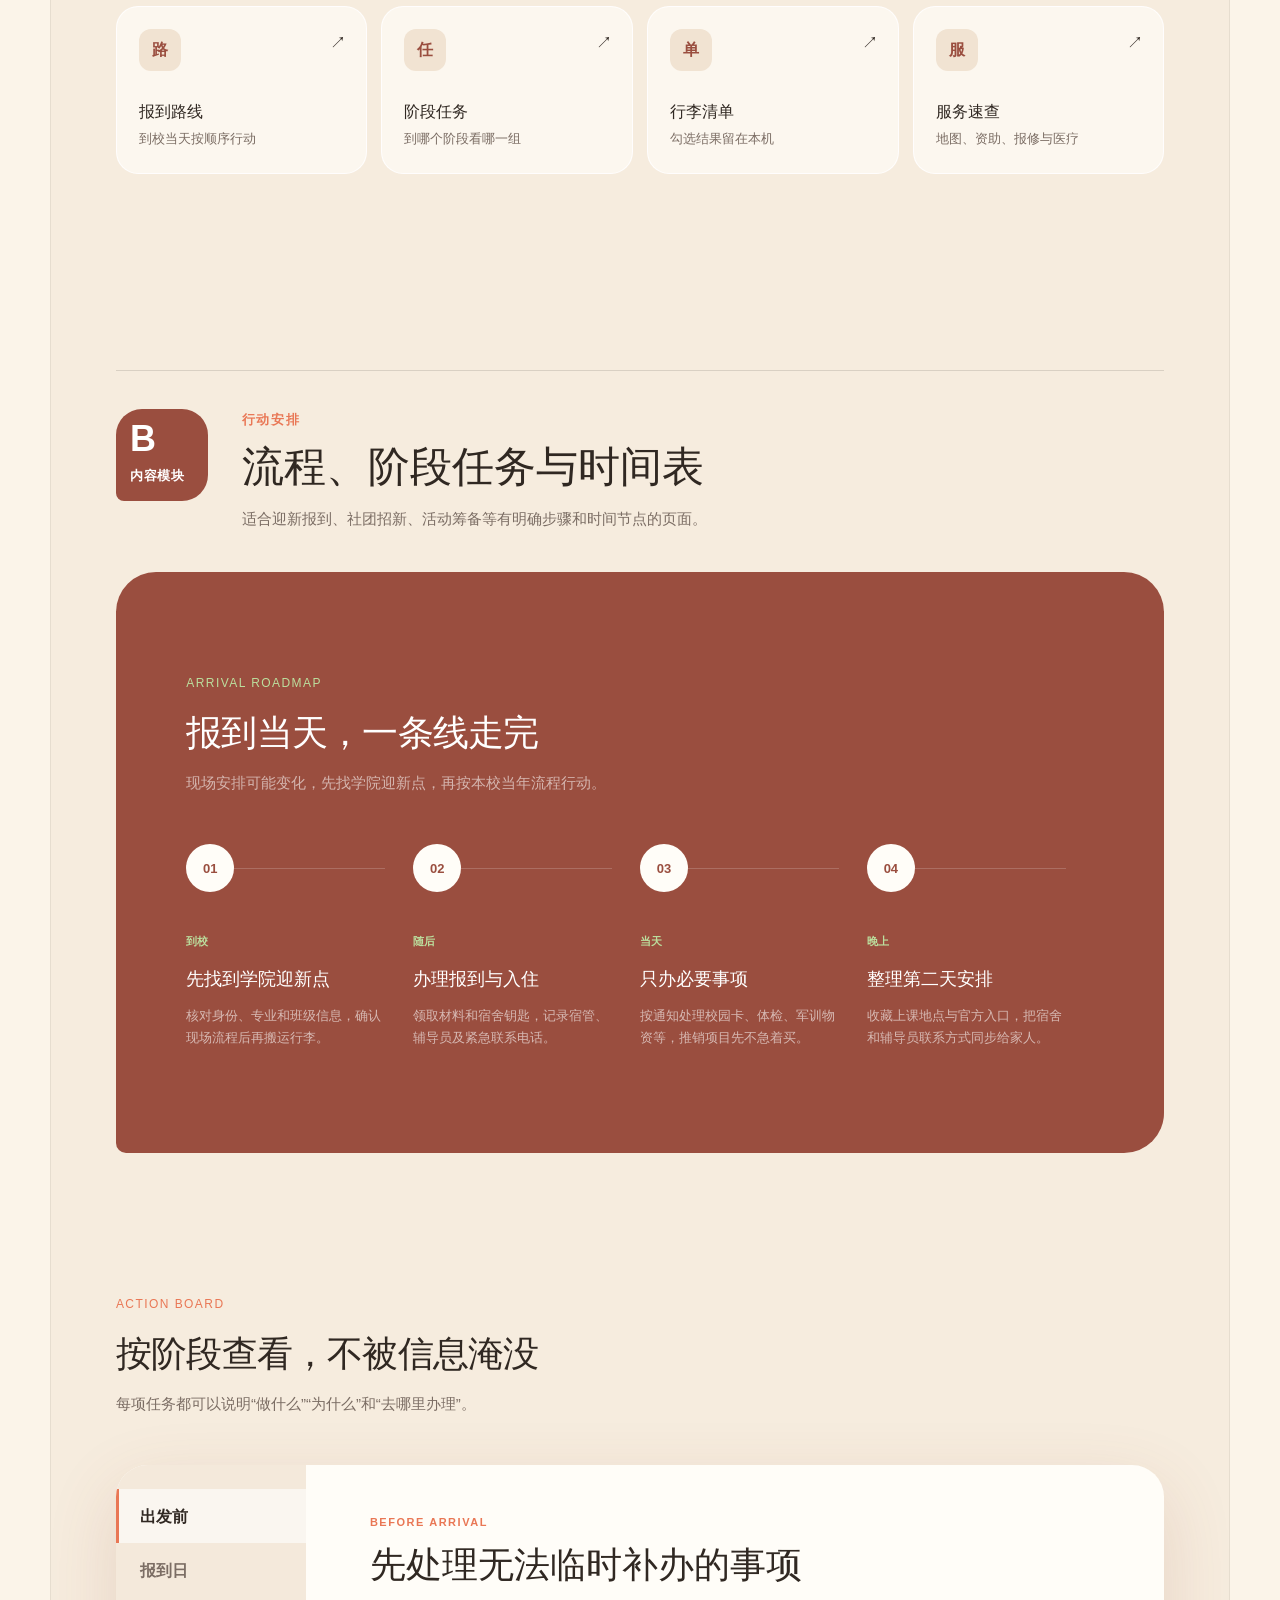
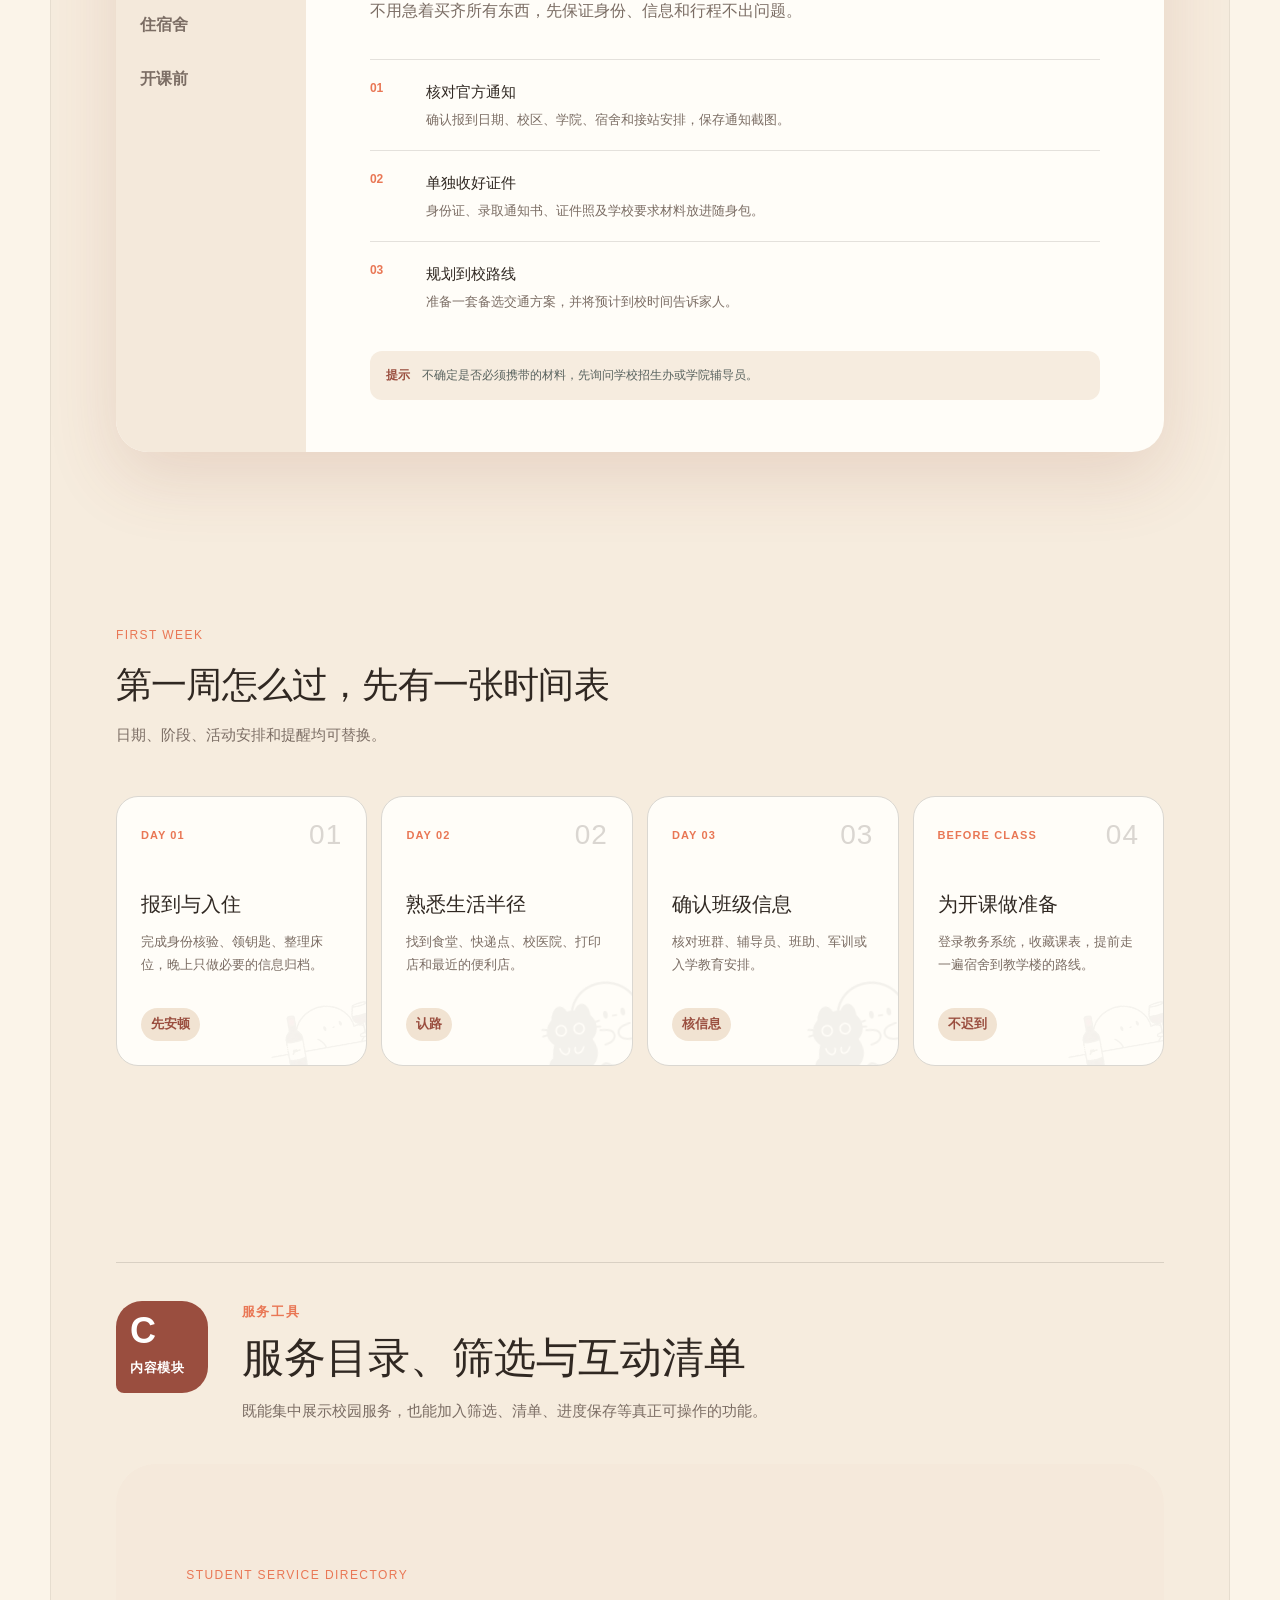
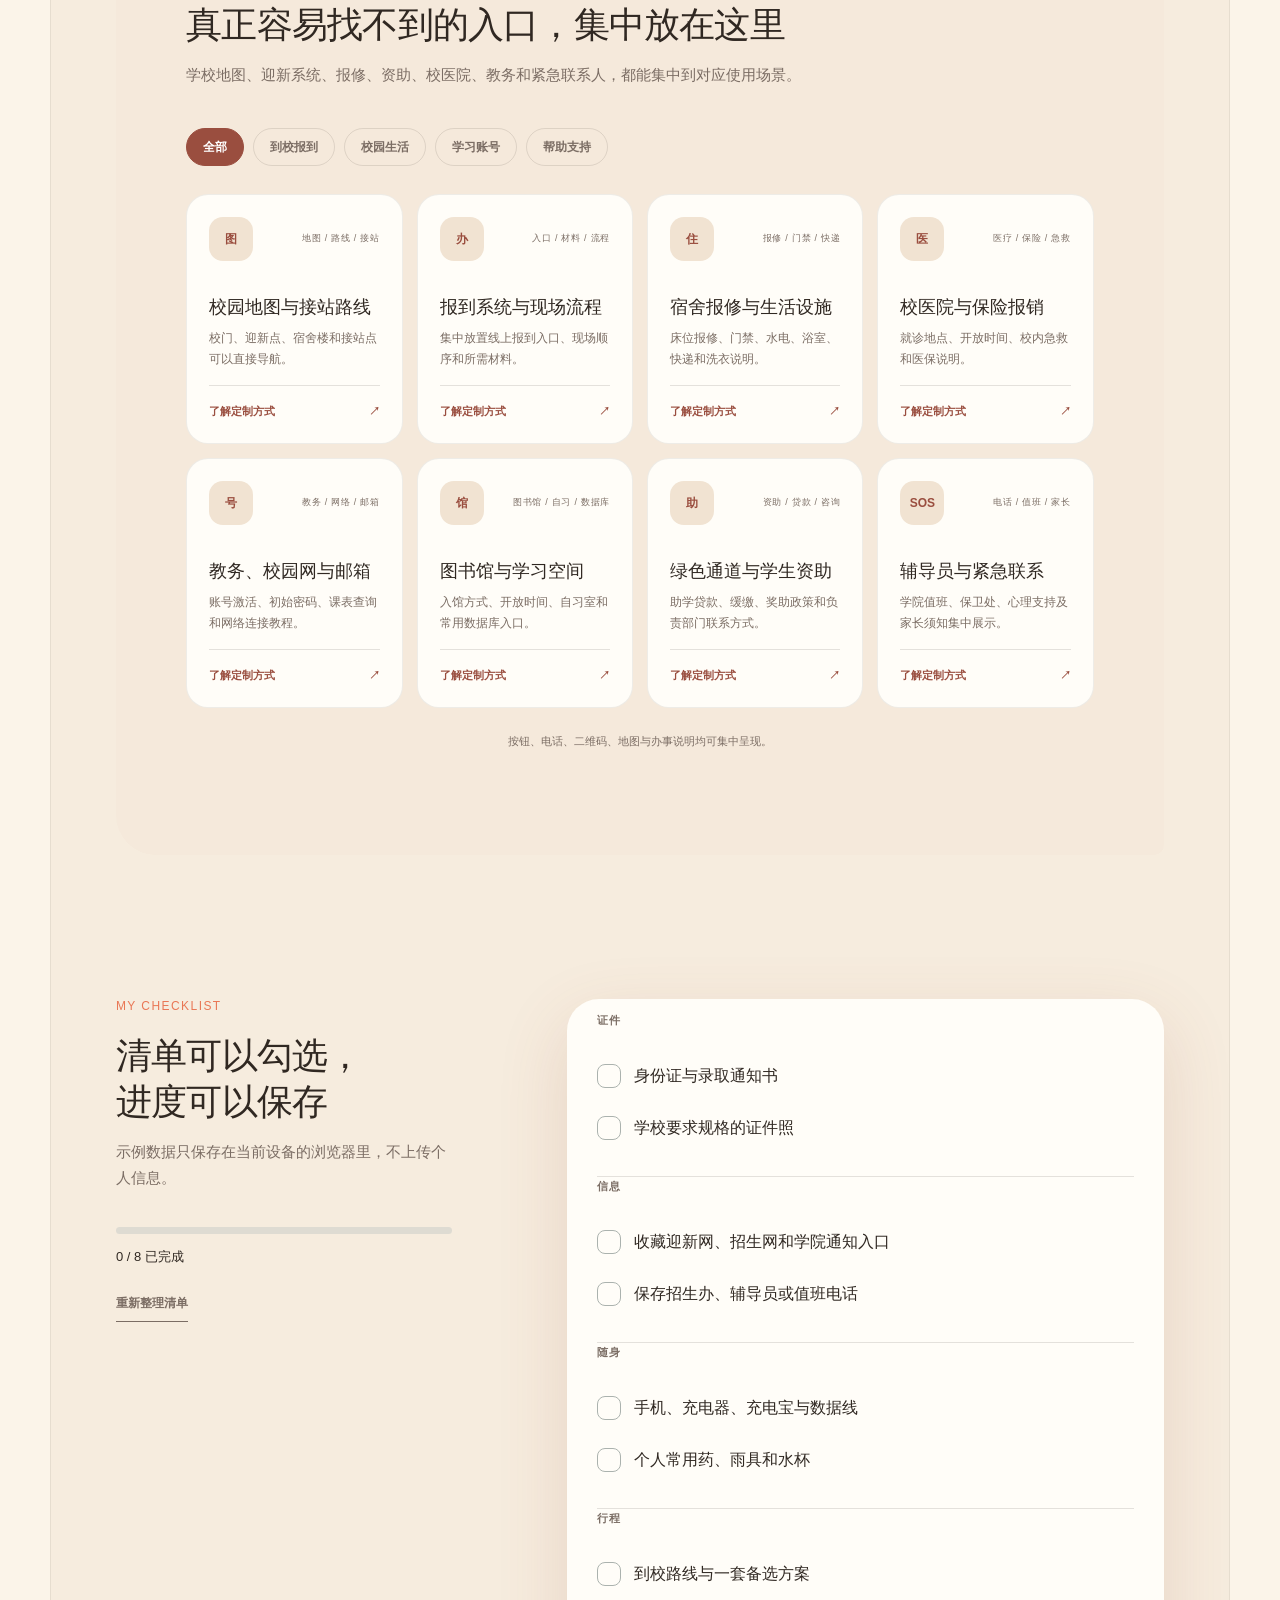
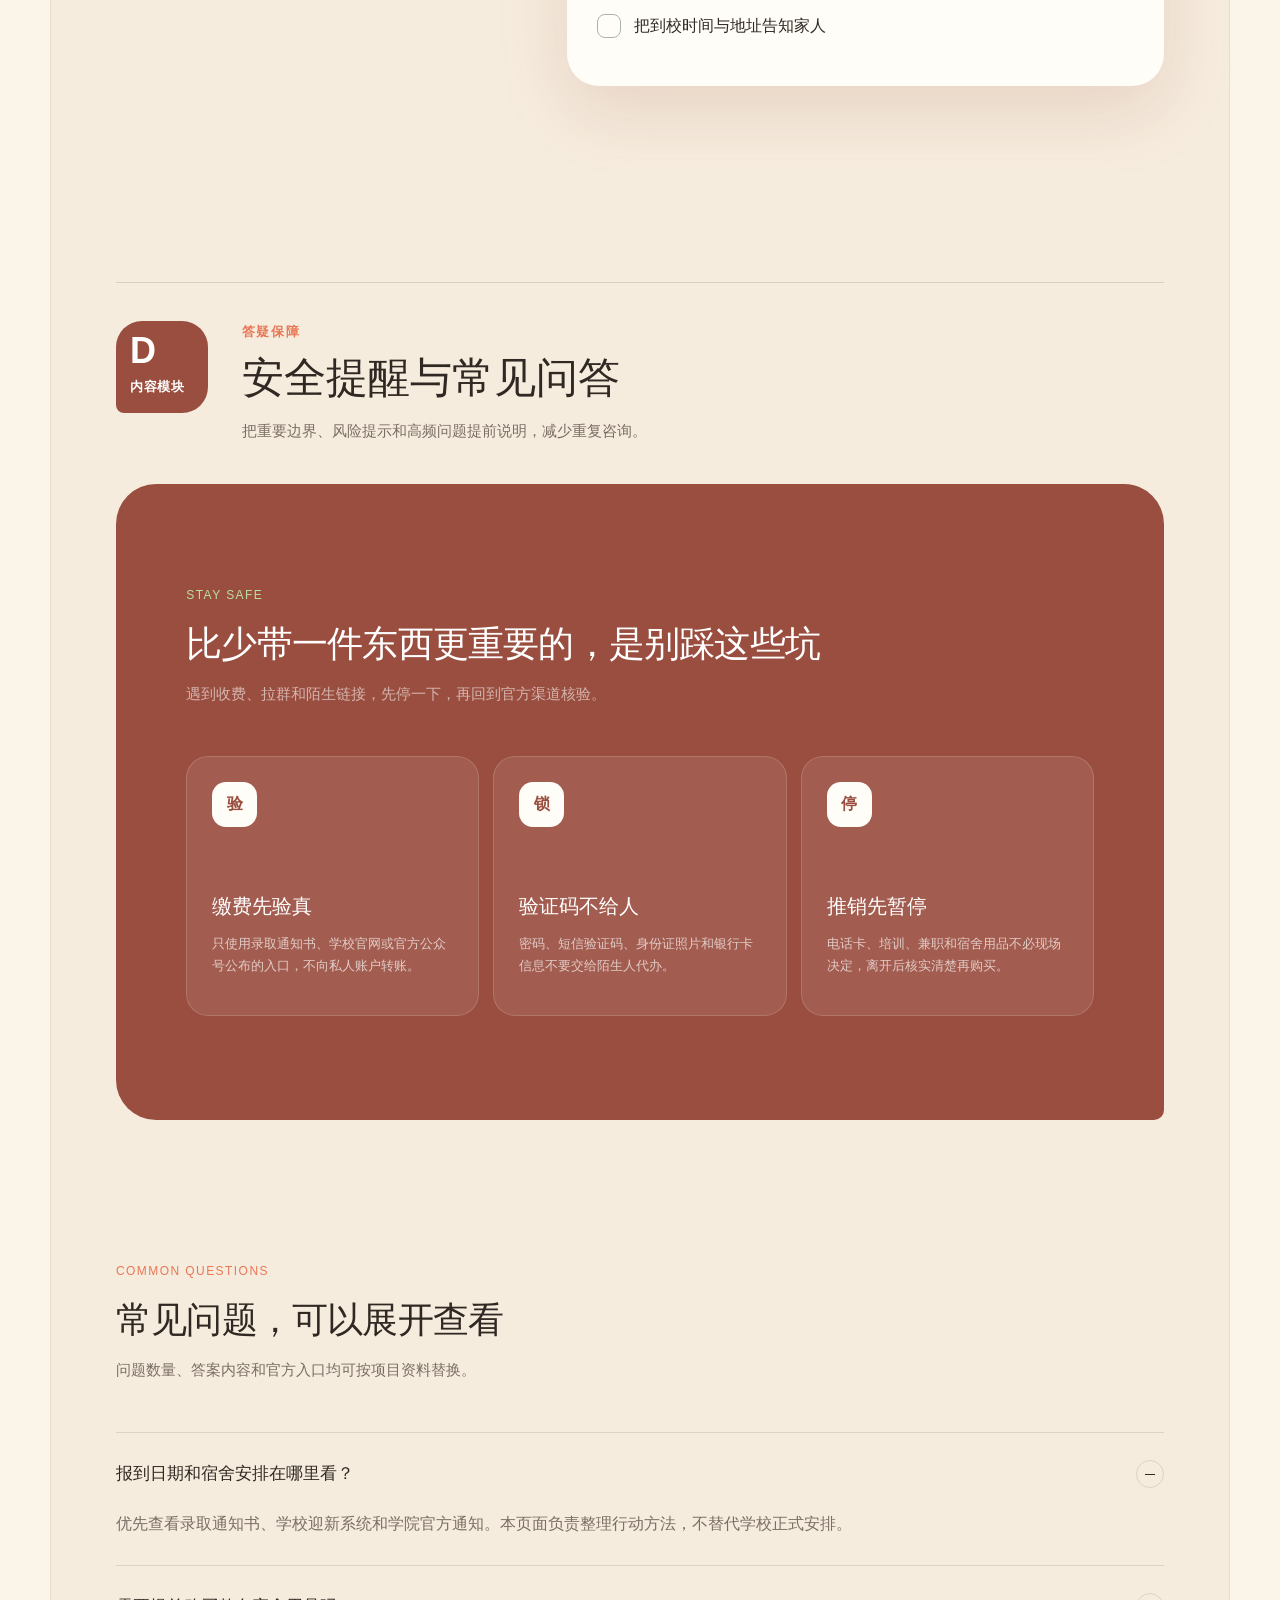
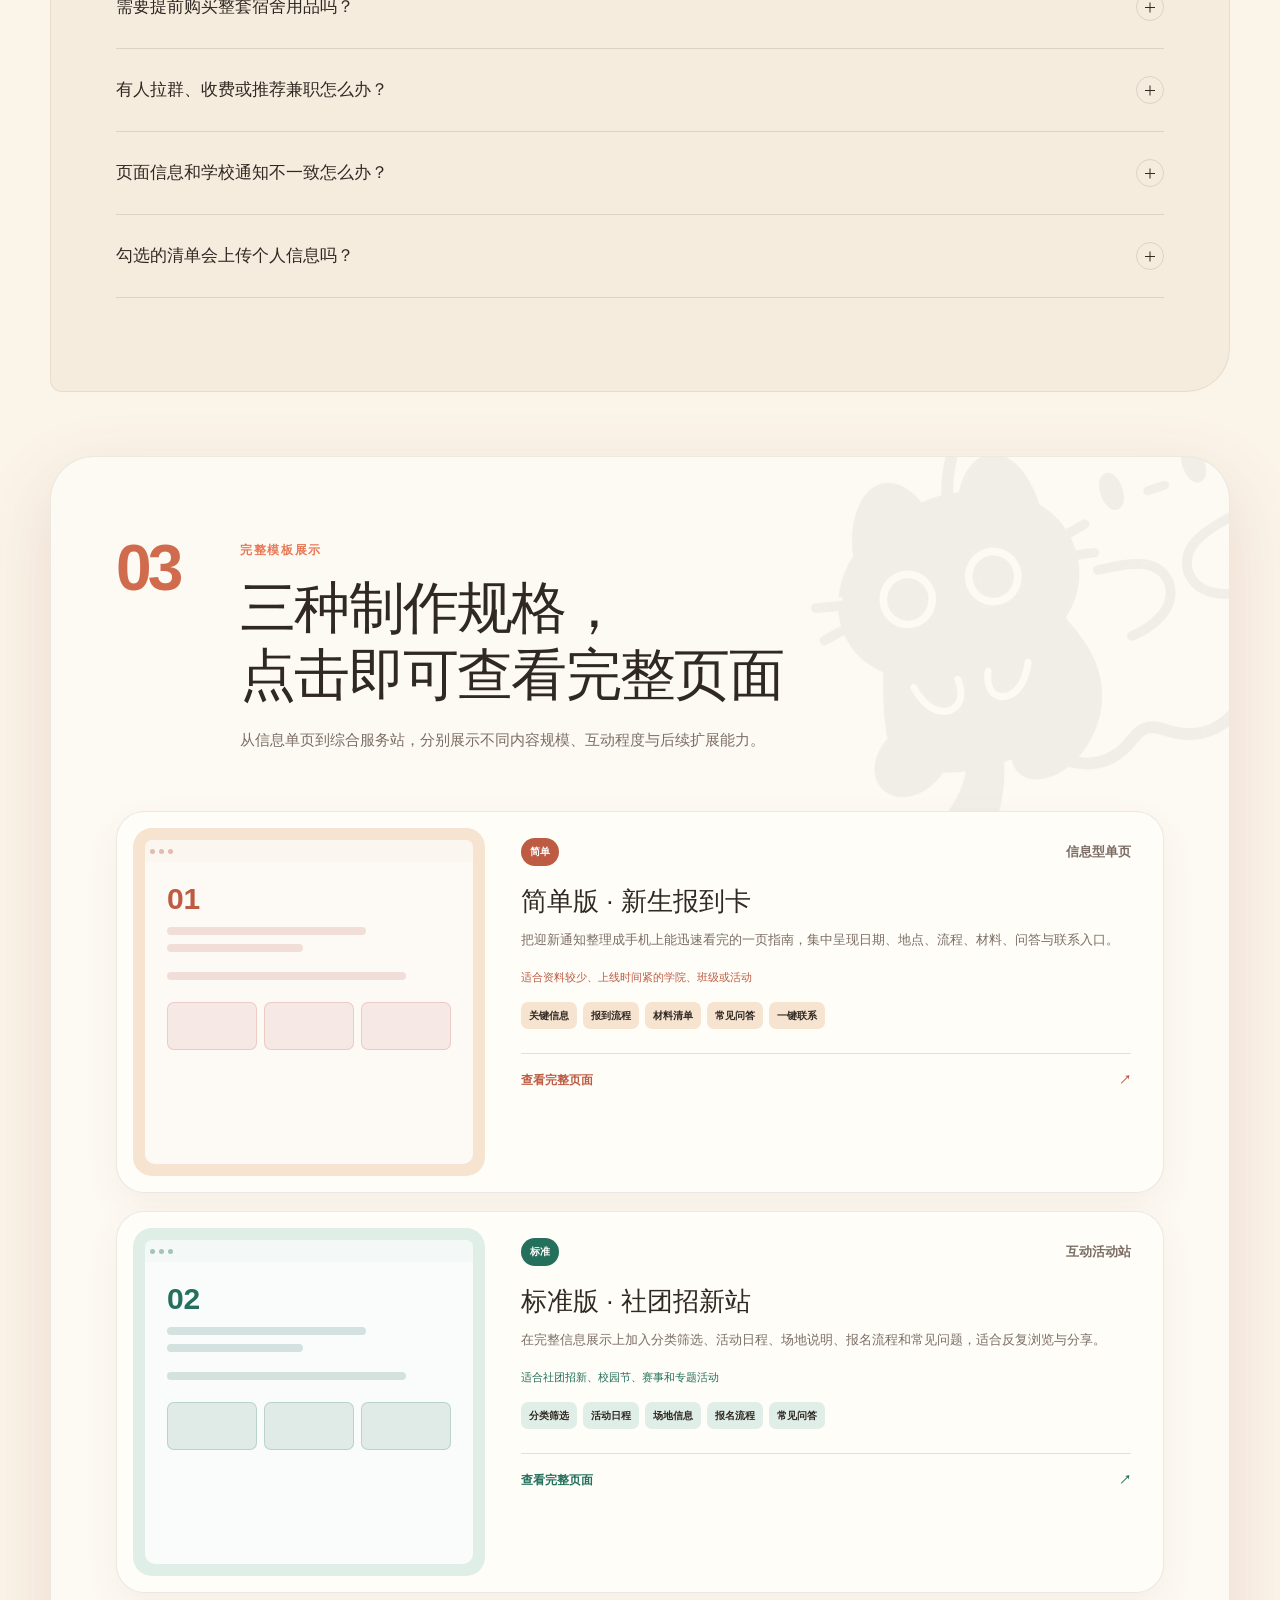
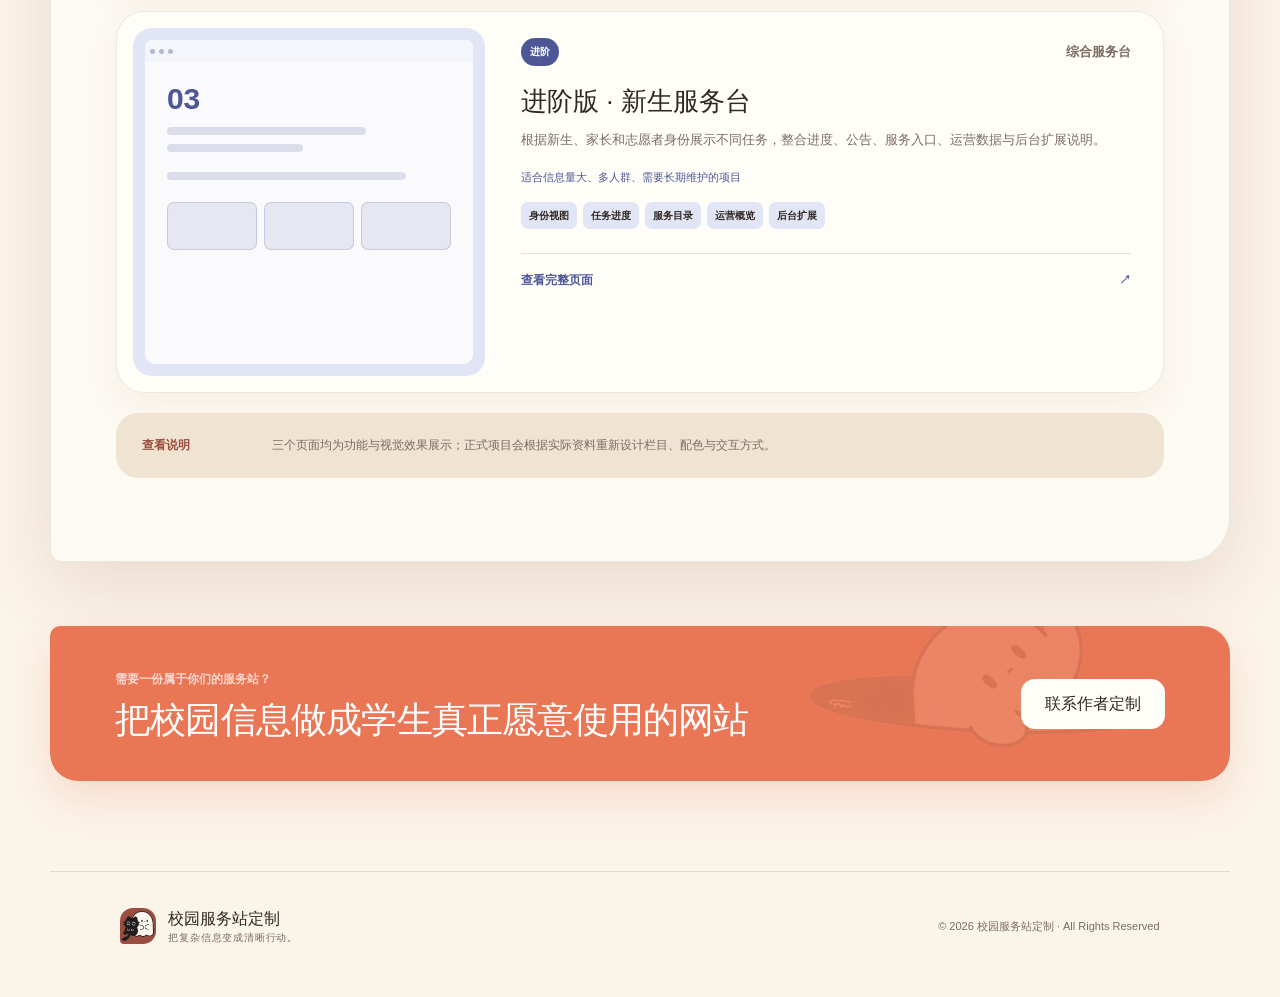
==== commit 358120b4: "release: publish Student Service Center 1.0.0" ====
--- a/index.html
+++ b/index.html
@@ -11,11 +11,11 @@
     <meta property="og:title" content="校园服务站定制｜新生第一周行动地图" />
     <meta property="og:description" content="把报到、入住和开课前要做的事，一次整理清楚。" />
     <meta property="og:type" content="website" />
-    <title>校园服务站定制｜网站功能展示</title>
+    <title>校园服务站定制｜Student Service Center-1.0.0</title>
     <link rel="icon" href="assets/creator-logo-favicon.png" type="image/png" />
-    <link rel="stylesheet" href="styles.css?v=20260719-cleanup" />
-    <script src="content.js?v=20260719-cleanup" defer></script>
-    <script src="app.js?v=20260719-cleanup" defer></script>
+    <link rel="stylesheet" href="styles.css?v=1.0.0" />
+    <script src="content.js?v=1.0.0" defer></script>
+    <script src="app.js?v=1.0.0" defer></script>
   </head>
   <body>
     <a class="skip-link" href="#main">跳到主要内容</a>
@@ -38,7 +38,7 @@
         <a href="#customize">定制功能</a>
         <a href="#content-showcase">内容展示</a>
         <a href="#examples">模板展示</a>
-        <a href="contact.html?v=20260719-lite#methods">联系</a>
+        <a href="contact.html?v=1.0.0#methods">联系</a>
       </nav>
       <button class="ghost-button share-button" type="button" data-share>分享</button>
       <div class="header-pendants" aria-label="可拖动的弹性挂坠">
